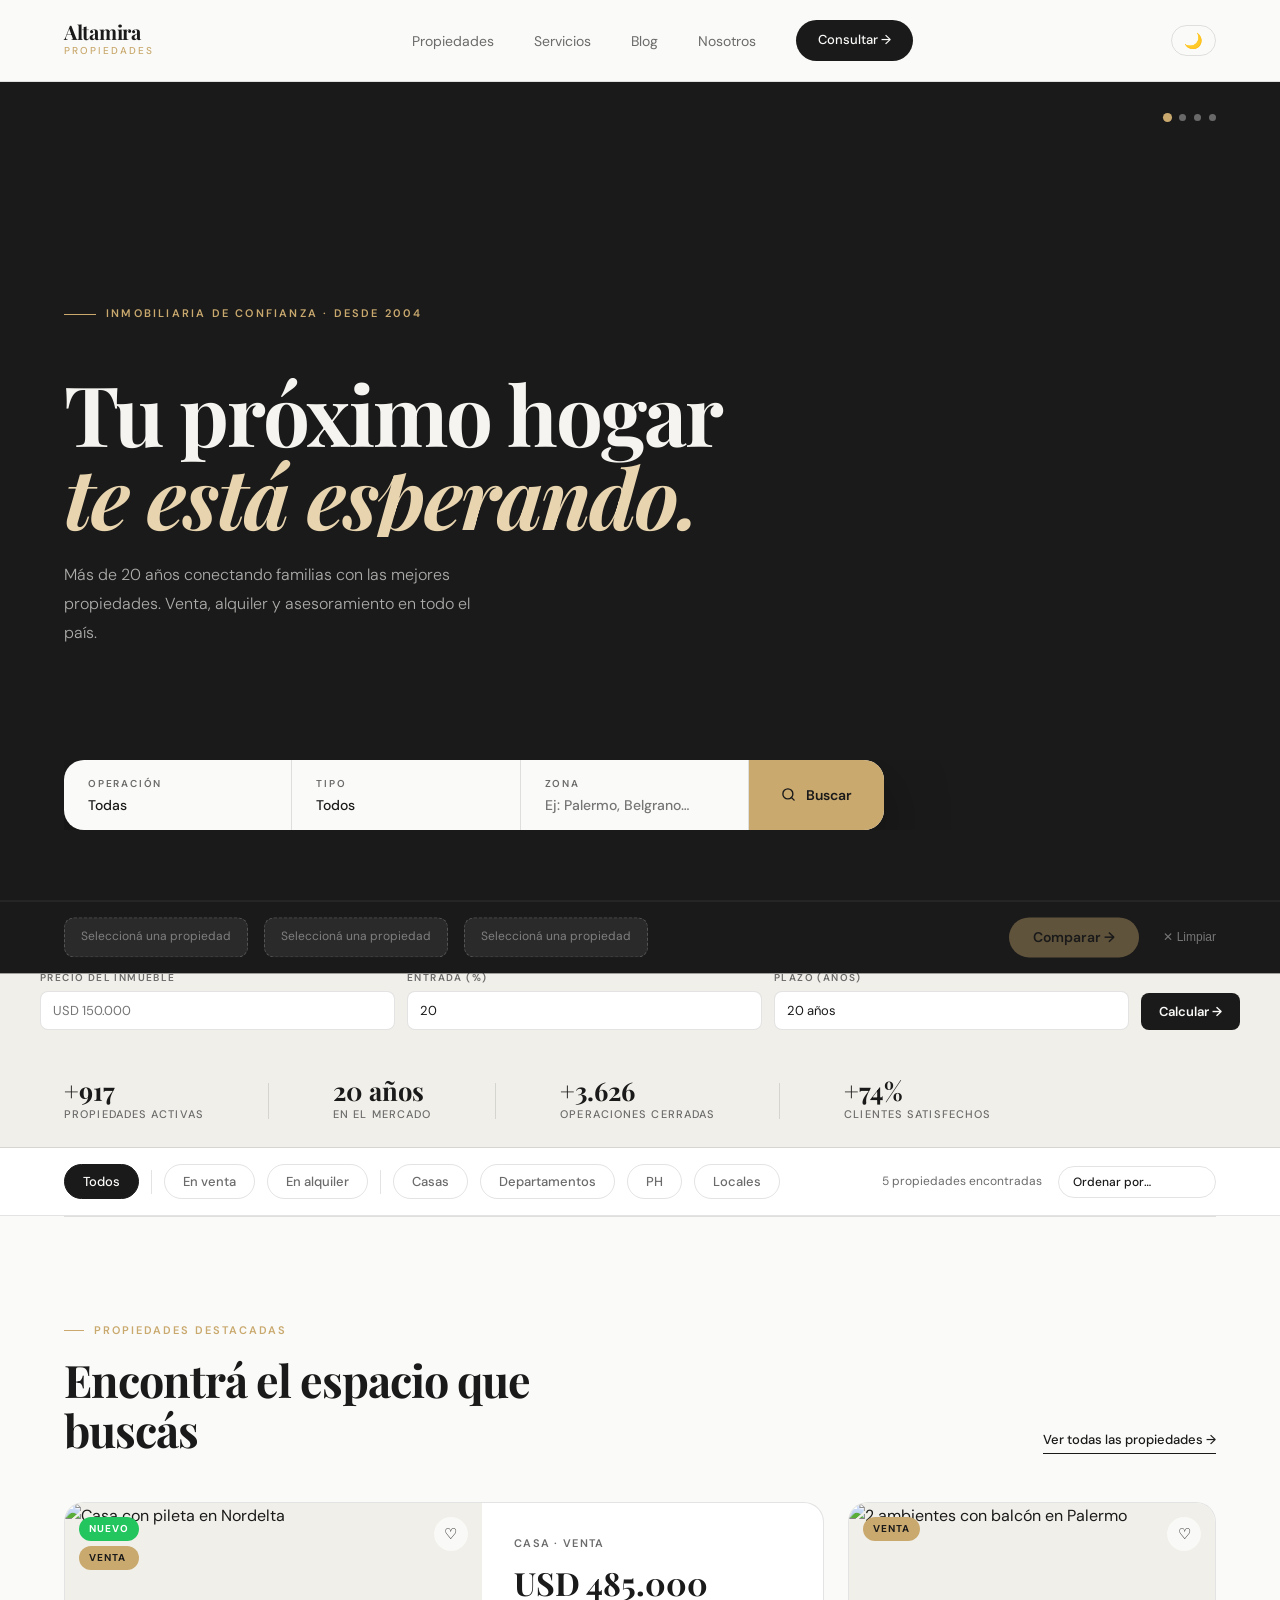
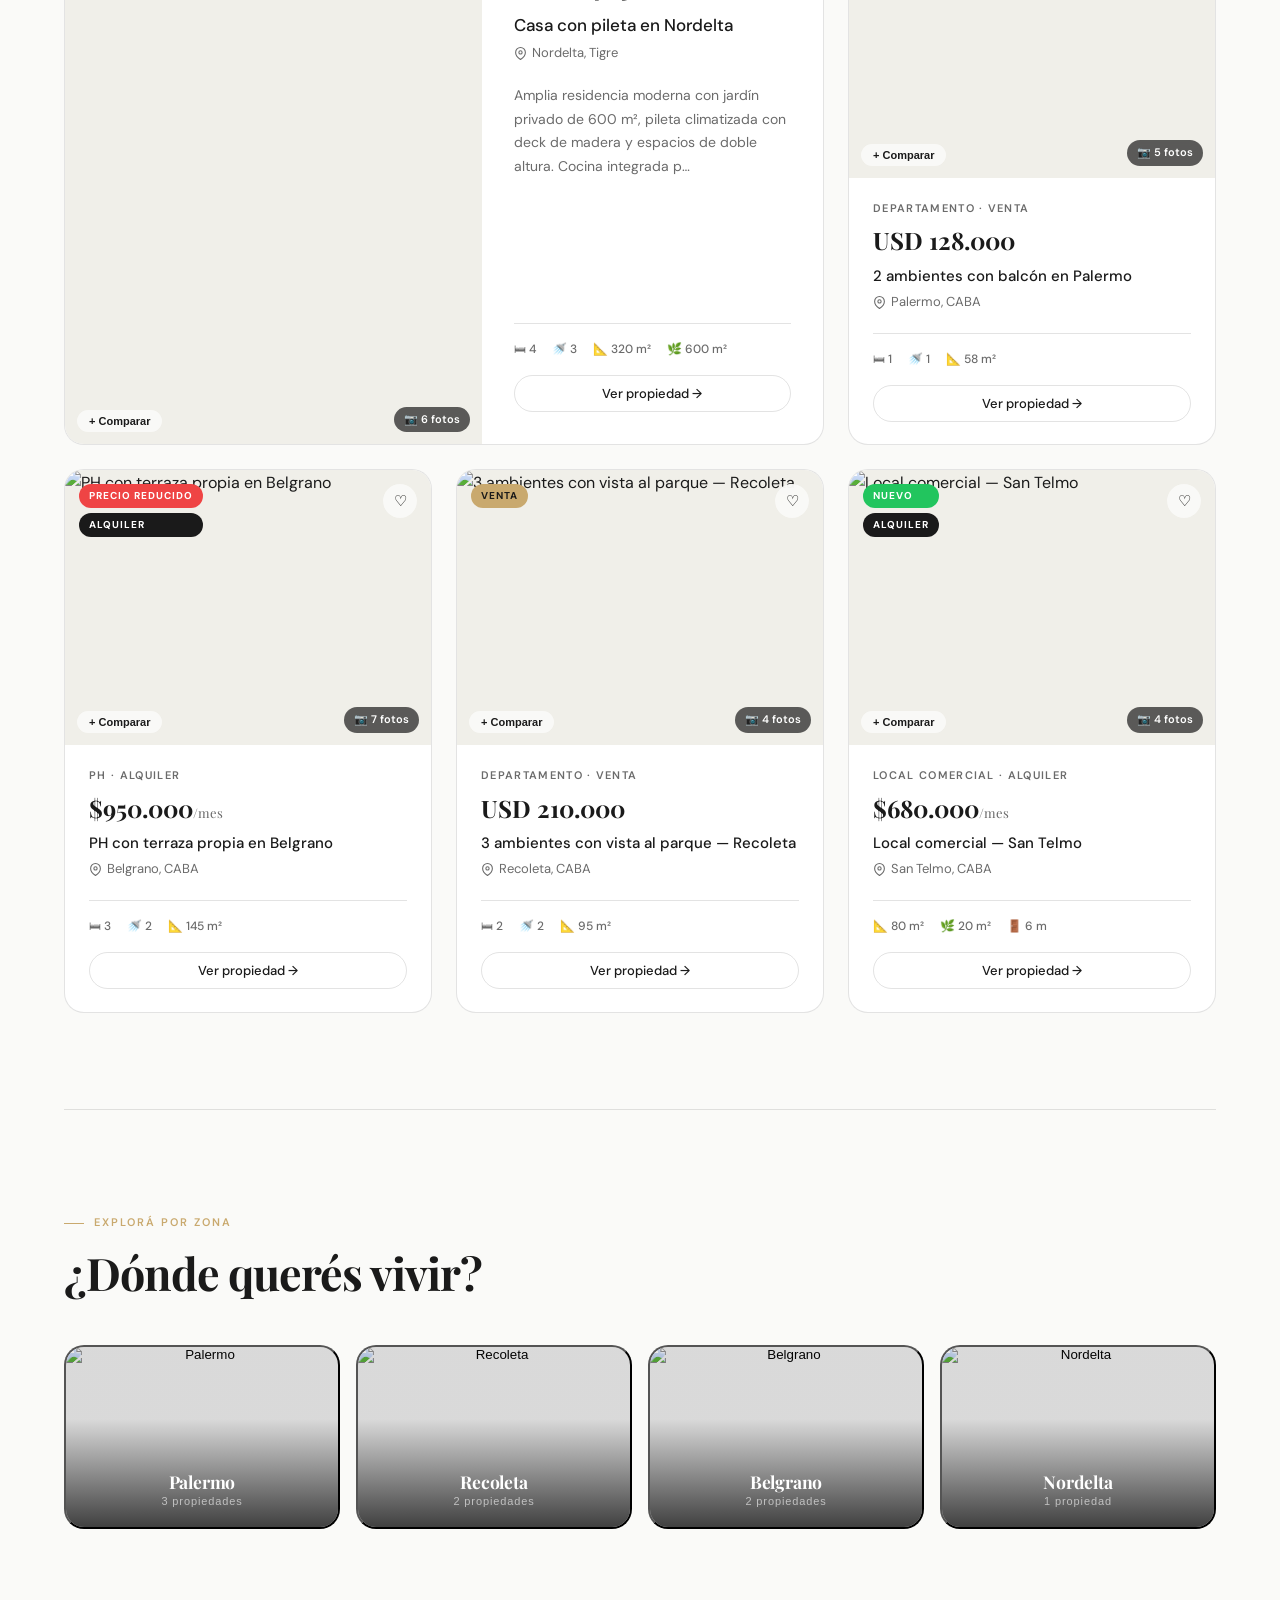
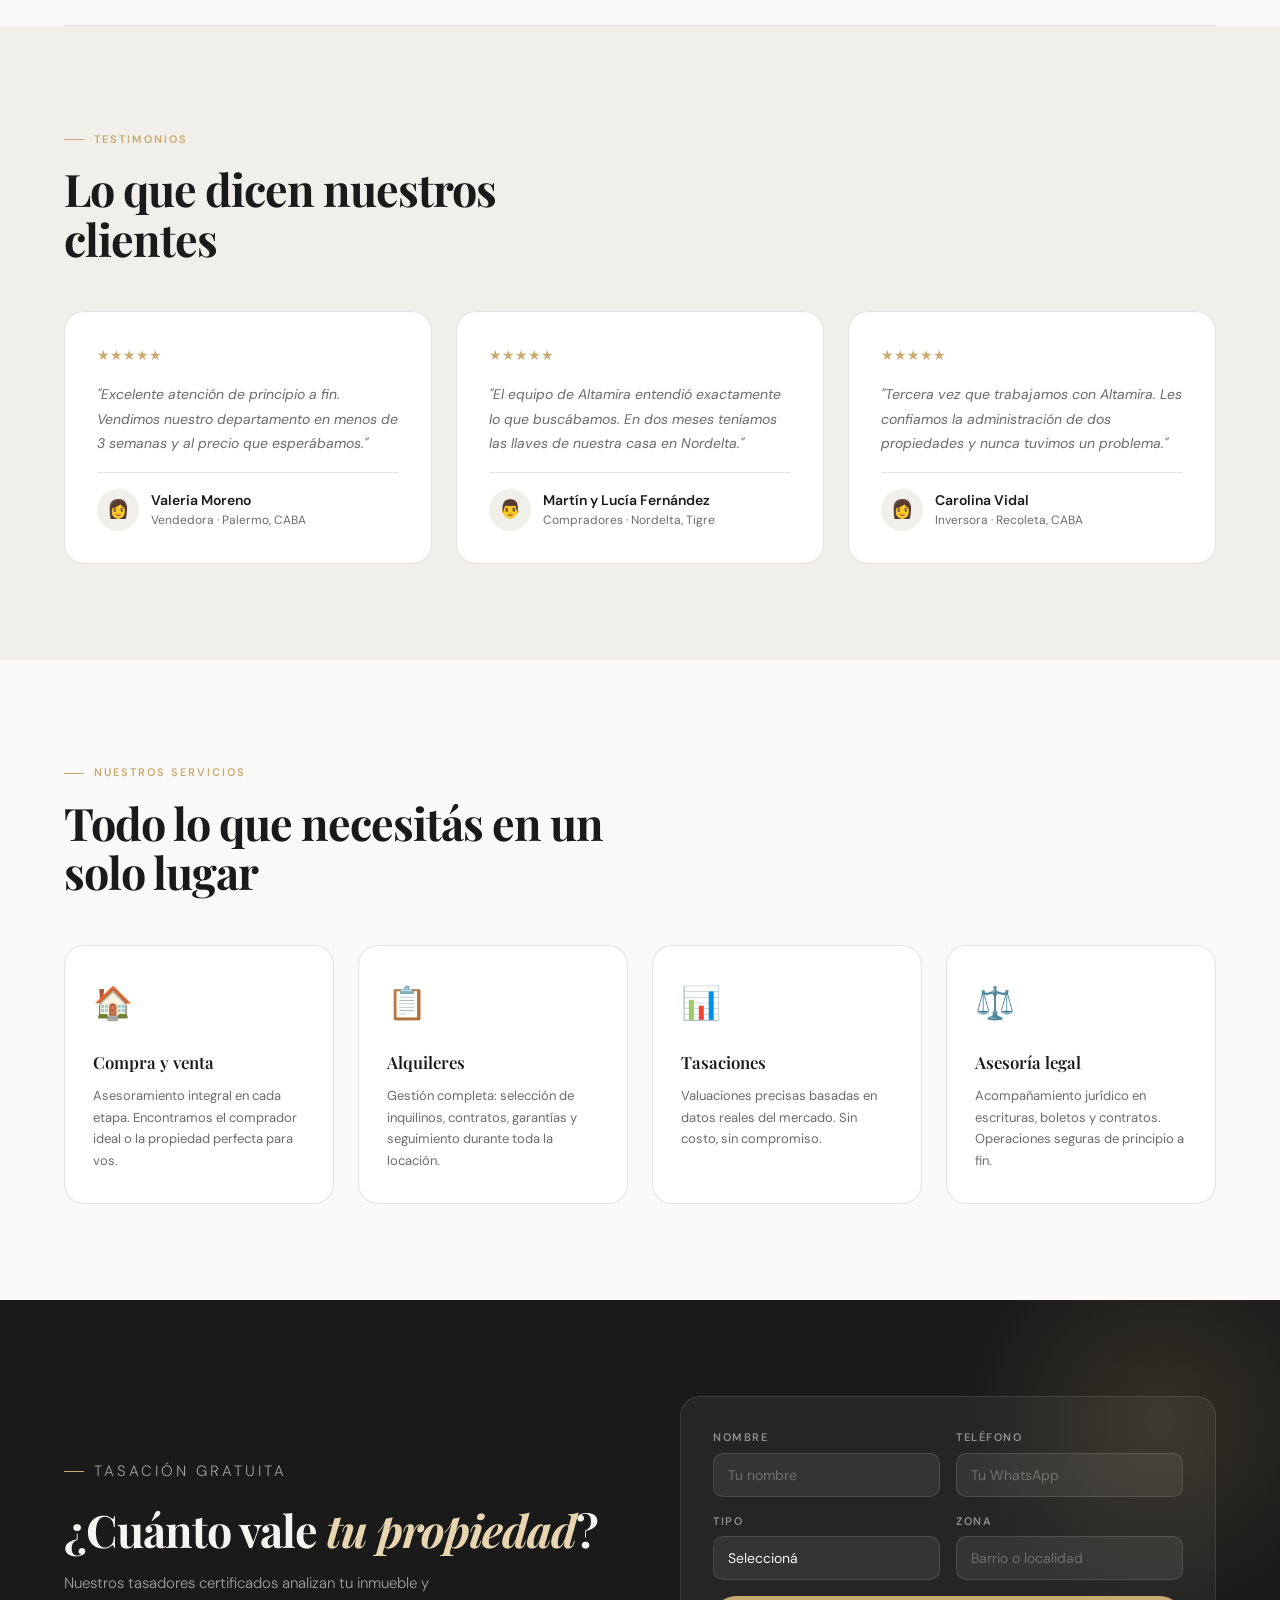
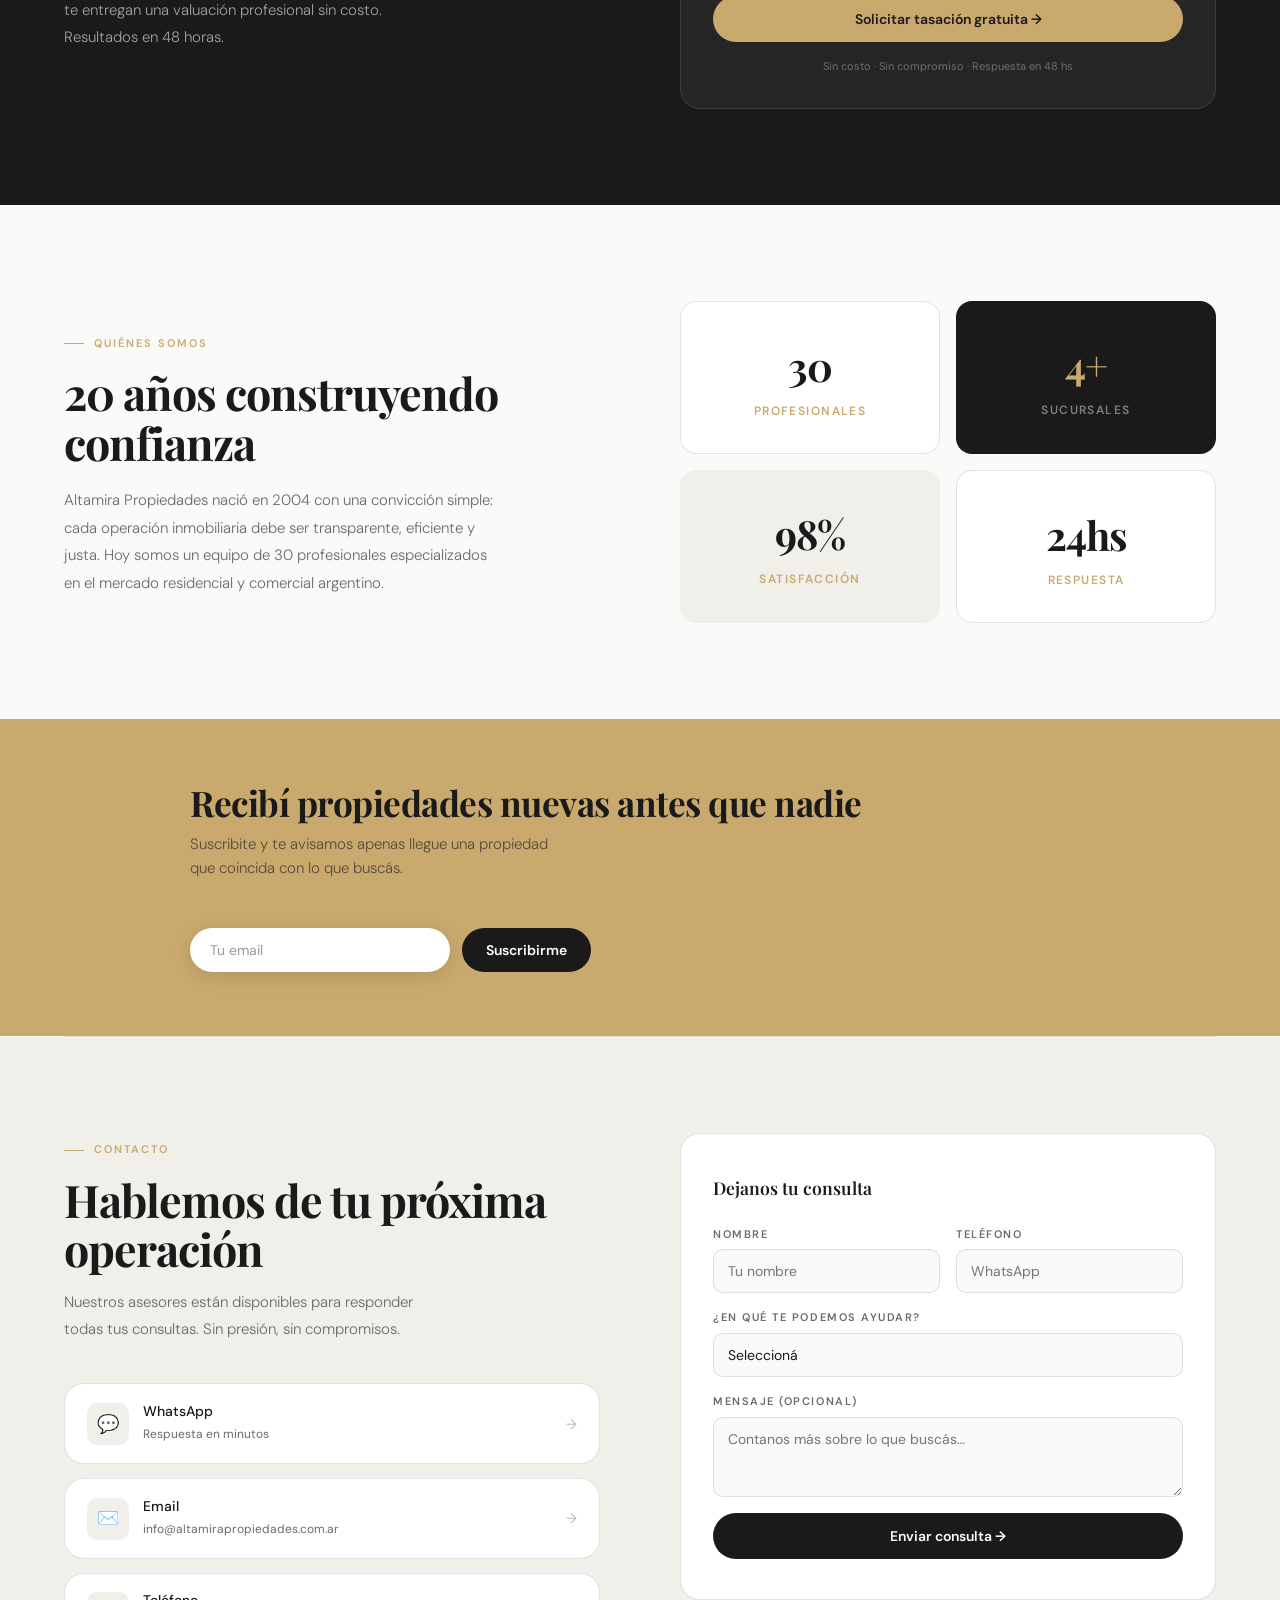
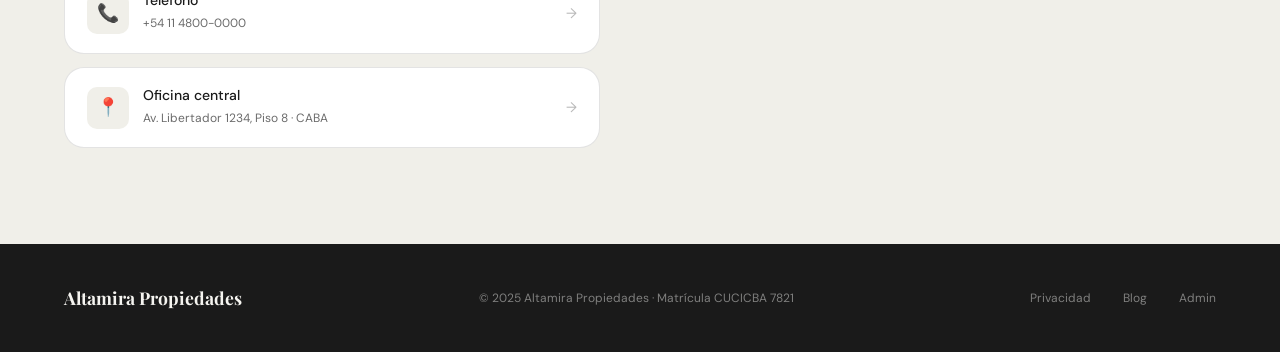
==== index.html @ 943a185e "--" ====
<!DOCTYPE html>
<html lang="es" data-theme="light">
<head>
  <meta charset="UTF-8">
  <meta name="viewport" content="width=device-width, initial-scale=1.0">
  <meta name="theme-color" content="#1A1A1A">
  <title>Altamira Propiedades · Compra, Venta y Alquiler de Inmuebles Premium</title>
  <meta name="description" content="Altamira Propiedades — Compra, venta y alquiler de inmuebles premium en Argentina. Más de 20 años de experiencia. Tasaciones gratuitas.">
  <meta property="og:type" content="website">
  <meta property="og:title" content="Altamira Propiedades · Bienes Raíces">
  <meta property="og:description" content="Compra, venta y alquiler de inmuebles premium. Más de 20 años de experiencia.">
  <meta property="og:image" content="https://images.unsplash.com/photo-1600596542815-ffad4c1539a9?w=1200&auto=format&fit=crop&q=80">
  <meta property="og:locale" content="es_AR">
  <link rel="canonical" href="https://altamirapropiedades.com.ar/">
  <script type="application/ld+json">{"@context":"https://schema.org","@type":"RealEstateAgent","name":"Altamira Propiedades","url":"https://altamirapropiedades.com.ar","telephone":"+541148000000","address":{"@type":"PostalAddress","streetAddress":"Av. Libertador 1234 Piso 8","addressLocality":"Buenos Aires","addressCountry":"AR"},"description":"Compra, venta y alquiler de inmuebles premium en Argentina."}</script>
  <link rel="preconnect" href="https://fonts.googleapis.com">
  <link rel="preconnect" href="https://fonts.gstatic.com" crossorigin>
  <link href="https://fonts.googleapis.com/css2?family=Playfair+Display:ital,wght@0,400;0,600;0,700;1,400;1,700&family=DM+Sans:wght@300;400;500;600&display=swap" rel="stylesheet">
  <link rel="stylesheet" href="inmobiliaria.css">
  <style>
  /* ══ HERO SLIDER + REVEAL ══ */
  .hero{min-height:92vh;display:flex;flex-direction:column;justify-content:flex-end;padding:0 4rem 5rem;position:relative;overflow:hidden;background:#1A1A1A}
  .hero-slides{position:absolute;inset:0;z-index:0}
  .hero-slide{position:absolute;inset:0;opacity:0;transition:opacity 1.2s ease;background-size:cover;background-position:center}
  .hero-slide.activo{opacity:1}
  .hero-slide::after{content:'';position:absolute;inset:0;background:linear-gradient(to bottom,rgba(26,26,26,0.25) 0%,rgba(26,26,26,0.7) 60%,rgba(26,26,26,0.97) 100%)}
  .hero-dots{position:absolute;top:2rem;right:4rem;display:flex;gap:8px;z-index:2}
  .hero-dot{width:7px;height:7px;border-radius:50%;background:rgba(255,255,255,0.35);border:none;cursor:pointer;transition:background var(--trans),transform var(--trans);padding:0}
  .hero-dot.activo{background:var(--dorado);transform:scale(1.3)}

  /* reveal por línea */
  .hero-reveal{position:relative;z-index:1;overflow:hidden;margin-bottom:0}
  .hero-reveal-inner{transform:translateY(110%);transition:transform .75s cubic-bezier(.16,1,.3,1)}
  .hero-reveal.visible .hero-reveal-inner{transform:translateY(0)}
  .hero h1{font-family:'Playfair Display',serif;font-size:clamp(3rem,6.5vw,6.5rem);font-weight:700;line-height:1;letter-spacing:-2px;color:#F5F4F0;max-width:800px;margin-bottom:0}
  .hero h1 em{font-style:italic;color:var(--dorado-claro)}
  .hero-eyebrow-wrap{position:relative;z-index:1;margin-bottom:1.5rem}
  .hero-eyebrow{display:inline-flex;align-items:center;gap:10px;font-size:11px;font-weight:600;letter-spacing:0.2em;text-transform:uppercase;color:var(--dorado)}
  .hero-eyebrow::before{content:'';display:block;width:32px;height:1px;background:var(--dorado)}
  .hero-sub-wrap{position:relative;z-index:1;margin-top:1.5rem;margin-bottom:3.5rem}
  .hero-sub{font-size:16px;font-weight:300;color:rgba(250,250,248,0.65);max-width:420px;line-height:1.8}
  .hero-search{position:relative;z-index:1;display:flex;background:var(--blanco);border-radius:var(--radio-lg);overflow:hidden;max-width:820px;box-shadow:0 24px 64px rgba(0,0,0,0.35)}
  .search-group{display:flex;flex-direction:column;padding:1rem 1.5rem;flex:1;border-right:1px solid var(--gris-borde);min-width:0}
  .search-label{font-size:10px;font-weight:600;letter-spacing:0.18em;text-transform:uppercase;color:var(--gris);margin-bottom:4px}
  .search-group select,.search-group input{border:none;outline:none;background:transparent;font-family:'DM Sans',sans-serif;font-size:14px;font-weight:500;color:var(--negro);width:100%;appearance:none}
  .hero-search-btn{display:flex;align-items:center;gap:10px;background:var(--dorado);color:#1A1A1A;border:none;padding:0 2rem;font-family:'DM Sans',sans-serif;font-size:14px;font-weight:600;cursor:pointer;white-space:nowrap;transition:background var(--trans);flex-shrink:0}
  .hero-search-btn:hover{background:#b8934a}

  /* ══ CALC HIPOTECARIA ══ */
  .calc-section{padding:1.5rem 2.5rem;border-top:1px solid var(--gris-borde);background:var(--fondo2)}
  .calc-titulo{font-size:12px;font-weight:600;letter-spacing:0.12em;text-transform:uppercase;color:var(--gris);margin-bottom:1rem}
  .calc-row{display:grid;grid-template-columns:1fr 1fr 1fr auto;gap:.75rem;align-items:end}
  .calc-group{display:flex;flex-direction:column;gap:5px}
  .calc-group label{font-size:10px;font-weight:600;letter-spacing:0.14em;text-transform:uppercase;color:var(--gris)}
  .calc-group input,.calc-group select{border:1px solid var(--gris-borde);border-radius:8px;padding:10px 12px;font-family:'DM Sans',sans-serif;font-size:13px;color:var(--negro);background:var(--card-bg);outline:none;appearance:none;transition:border-color var(--trans)}
  .calc-group input:focus,.calc-group select:focus{border-color:var(--dorado)}
  .calc-btn{background:var(--negro);color:var(--blanco);border:none;border-radius:8px;padding:10px 18px;font-family:'DM Sans',sans-serif;font-size:13px;font-weight:600;cursor:pointer;transition:background var(--trans);white-space:nowrap}
  .calc-btn:hover{background:var(--dorado);color:#1A1A1A}
  .calc-resultado{margin-top:1rem;display:none;gap:1.5rem;flex-wrap:wrap}
  .calc-resultado.visible{display:flex}
  .calc-dato{background:var(--card-bg);border:1px solid var(--gris-borde);border-radius:10px;padding:.75rem 1.25rem;display:flex;flex-direction:column;gap:3px}
  .calc-dato-val{font-family:'Playfair Display',serif;font-size:1.2rem;font-weight:700;color:var(--negro)}
  .calc-dato-lbl{font-size:10px;font-weight:600;letter-spacing:0.1em;text-transform:uppercase;color:var(--gris)}
  @media(max-width:680px){
    .calc-section{padding:1.25rem 1.5rem}
    .calc-row{grid-template-columns:1fr 1fr;gap:.6rem}
    .calc-row .calc-group:nth-child(3){grid-column:1/-1}
    .calc-btn{grid-column:1/-1;text-align:center;padding:12px}
  }
  @media(max-width:420px){
    .calc-row{grid-template-columns:1fr}
    .calc-row .calc-group:nth-child(3){grid-column:auto}
    .calc-btn{grid-column:auto}
  }
  </style>
</head>
<body>

<!-- NAV -->
<nav>
  <a href="inmobiliaria.html" class="nav-logo">
    <span class="nav-logo-name">Altamira</span>
    <span class="nav-logo-tag">Propiedades</span>
  </a>
  <ul class="nav-links">
    <li><a href="#propiedades" class="activo">Propiedades</a></li>
    <li><a href="#servicios">Servicios</a></li>
    <li><a href="blog.html">Blog</a></li>
    <li><a href="#nosotros">Nosotros</a></li>
    <li><a href="#contacto" class="nav-cta">Consultar →</a></li>
  </ul>
  <button class="dark-toggle" id="darkToggle" aria-label="Cambiar tema">🌙</button>
  <button class="nav-ham" id="navHam" aria-label="Abrir menú" aria-expanded="false">
    <span></span><span></span><span></span>
  </button>
</nav>

<div class="nav-mobile-overlay" id="navMobile" aria-hidden="true">
  <a href="#propiedades" onclick="cerrarMenu()">Propiedades</a>
  <a href="#servicios" onclick="cerrarMenu()">Servicios</a>
  <a href="blog.html" onclick="cerrarMenu()">Blog</a>
  <a href="#nosotros" onclick="cerrarMenu()">Nosotros</a>
  <a href="#contacto" class="nav-mobile-cta" onclick="cerrarMenu()">Consultar →</a>
</div>

<!-- HERO con slider -->
<section class="hero" aria-label="Inicio">
  <div class="hero-slides" id="heroSlides" aria-hidden="true">
    <div class="hero-slide activo" style="background-image:url('https://images.unsplash.com/photo-1600596542815-ffad4c1539a9?w=1600&auto=format&fit=crop&q=80')"></div>
    <div class="hero-slide" style="background-image:url('https://images.unsplash.com/photo-1613977257363-707ba9348227?w=1600&auto=format&fit=crop&q=80')"></div>
    <div class="hero-slide" style="background-image:url('https://images.unsplash.com/photo-1560448204-e02f11c3d0e2?w=1600&auto=format&fit=crop&q=80')"></div>
    <div class="hero-slide" style="background-image:url('https://images.unsplash.com/photo-1502672260266-1c1ef2d93688?w=1600&auto=format&fit=crop&q=80')"></div>
  </div>
  <div class="hero-dots" id="heroDots" role="tablist" aria-label="Diapositivas del hero"></div>

  <div class="hero-eyebrow-wrap">
    <div class="hero-reveal"><div class="hero-reveal-inner"><p class="hero-eyebrow">Inmobiliaria de confianza · Desde 2004</p></div></div>
  </div>

  <div class="hero-reveal" style="margin-bottom:0">
    <div class="hero-reveal-inner" style="transition-delay:.12s">
      <h1>Tu próximo hogar<br><em>te está esperando.</em></h1>
    </div>
  </div>

  <div class="hero-sub-wrap">
    <div class="hero-reveal"><div class="hero-reveal-inner" style="transition-delay:.22s"><p class="hero-sub">Más de 20 años conectando familias con las mejores propiedades. Venta, alquiler y asesoramiento en todo el país.</p></div></div>
  </div>

  <div class="hero-reveal"><div class="hero-reveal-inner" style="transition-delay:.32s">
    <div class="hero-search" role="search">
      <div class="search-group">
        <span class="search-label">Operación</span>
        <select id="f-operacion"><option value="">Todas</option><option value="venta">Comprar</option><option value="alquiler">Alquilar</option></select>
      </div>
      <div class="search-group">
        <span class="search-label">Tipo</span>
        <select id="f-tipo"><option value="">Todos</option><option value="departamento">Departamento</option><option value="casa">Casa</option><option value="ph">PH</option><option value="local">Local</option></select>
      </div>
      <div class="search-group">
        <span class="search-label">Zona</span>
        <input type="text" id="f-zona" placeholder="Ej: Palermo, Belgrano…">
      </div>
      <button class="hero-search-btn" onclick="filtrar()">
        <svg width="15" height="15" viewBox="0 0 24 24" fill="none" stroke="currentColor" stroke-width="2.2" stroke-linecap="round" stroke-linejoin="round"><circle cx="11" cy="11" r="8"/><path d="m21 21-4.35-4.35"/></svg>
        Buscar
      </button>
    </div>
  </div></div>
</section>

<!-- CALCULADORA HIPOTECARIA -->
<div class="calc-section" id="calc-section">
  <p class="calc-titulo">🏦 Calculadora de cuota hipotecaria</p>
  <div class="calc-row">
    <div class="calc-group">
      <label for="calc-precio">Precio del inmueble</label>
      <input type="number" id="calc-precio" placeholder="USD 150.000" min="0">
    </div>
    <div class="calc-group">
      <label for="calc-entrada">Entrada (%)</label>
      <input type="number" id="calc-entrada" value="20" min="0" max="100">
    </div>
    <div class="calc-group">
      <label for="calc-plazo">Plazo (años)</label>
      <select id="calc-plazo">
        <option value="10">10 años</option>
        <option value="15">15 años</option>
        <option value="20" selected>20 años</option>
        <option value="30">30 años</option>
      </select>
    </div>
    <button class="calc-btn" onclick="calcularCuota()">Calcular →</button>
  </div>
  <div class="calc-resultado" id="calc-resultado">
    <div class="calc-dato"><span class="calc-dato-val" id="cr-cuota">—</span><span class="calc-dato-lbl">Cuota mensual (USD)</span></div>
    <div class="calc-dato"><span class="calc-dato-val" id="cr-prestamo">—</span><span class="calc-dato-lbl">Monto del préstamo</span></div>
    <div class="calc-dato"><span class="calc-dato-val" id="cr-total">—</span><span class="calc-dato-lbl">Total a pagar</span></div>
    <div class="calc-dato"><span class="calc-dato-val" id="cr-interes">—</span><span class="calc-dato-lbl">Total en intereses</span></div>
    <p style="font-size:11px;color:var(--gris);align-self:center">* Estimación referencial al 8% anual. Consultá con tu banco.</p>
  </div>
</div>

<!-- STATS -->
<div class="stats-bar" aria-label="Datos de Altamira">
  <div class="stat-item"><span class="stat-num" data-target="1200">0</span><span class="stat-label">Propiedades activas</span></div>
  <div class="stat-sep"></div>
  <div class="stat-item"><span class="stat-num">20 años</span><span class="stat-label">En el mercado</span></div>
  <div class="stat-sep"></div>
  <div class="stat-item"><span class="stat-num" data-target="4800">0</span><span class="stat-label">Operaciones cerradas</span></div>
  <div class="stat-sep"></div>
  <div class="stat-item"><span class="stat-num" data-target="98" data-suffix="%">0</span><span class="stat-label">Clientes satisfechos</span></div>
</div>

<!-- FILTROS -->
<div class="filtros-bar" id="filtros-bar">
  <button class="filtro-btn activo" onclick="filtroRapido(this,'','')">Todos</button>
  <div class="filtro-sep"></div>
  <button class="filtro-btn" onclick="filtroRapido(this,'venta','')">En venta</button>
  <button class="filtro-btn" onclick="filtroRapido(this,'alquiler','')">En alquiler</button>
  <div class="filtro-sep"></div>
  <button class="filtro-btn" onclick="filtroRapido(this,'','casa')">Casas</button>
  <button class="filtro-btn" onclick="filtroRapido(this,'','departamento')">Departamentos</button>
  <button class="filtro-btn" onclick="filtroRapido(this,'','ph')">PH</button>
  <button class="filtro-btn" onclick="filtroRapido(this,'','local')">Locales</button>
  <div class="filtros-derecha">
    <span class="filtros-resultado" id="filtros-resultado" aria-live="polite"></span>
    <select class="ordenar-select" id="ordenar" onchange="ordenarCards()">
      <option value="">Ordenar por…</option>
      <option value="asc">Precio: menor a mayor</option>
      <option value="desc">Precio: mayor a menor</option>
    </select>
  </div>
</div>
<hr class="divider">

<!-- PROPIEDADES -->
<section class="section" id="propiedades">
  <div class="section-header">
    <div><p class="section-eyebrow">Propiedades destacadas</p><h2 class="section-title">Encontrá el espacio que buscás</h2></div>
    <a href="#" class="ver-todos">Ver todas las propiedades →</a>
  </div>
  <div class="props-grid" id="props-grid">
    <div class="prop-skeleton grande fade-up" id="skel-1" style="grid-column:span 2"><div class="skeleton-img"></div><div class="skeleton-body"><div class="skeleton-line w40"></div><div class="skeleton-line w80"></div><div class="skeleton-line w60"></div></div></div>
    <div class="prop-skeleton fade-up" id="skel-2"><div class="skeleton-img"></div><div class="skeleton-body"><div class="skeleton-line w40"></div><div class="skeleton-line w80"></div><div class="skeleton-line w60"></div></div></div>
    <div class="prop-skeleton fade-up" id="skel-3"><div class="skeleton-img"></div><div class="skeleton-body"><div class="skeleton-line w40"></div><div class="skeleton-line w80"></div><div class="skeleton-line w60"></div></div></div>
    <div class="prop-skeleton fade-up" id="skel-4"><div class="skeleton-img"></div><div class="skeleton-body"><div class="skeleton-line w40"></div><div class="skeleton-line w80"></div><div class="skeleton-line w60"></div></div></div>
    <div class="prop-skeleton fade-up" id="skel-5"><div class="skeleton-img"></div><div class="skeleton-body"><div class="skeleton-line w40"></div><div class="skeleton-line w80"></div><div class="skeleton-line w60"></div></div></div>
    <div class="props-empty" id="props-empty"><p style="font-size:2rem">🔍</p><p><strong>Sin resultados</strong></p><p>Probá con otros filtros o <a href="#contacto" style="color:var(--dorado)">consultanos</a>.</p></div>
  </div>
</section>

<hr class="divider">

<!-- ZONAS -->
<section class="section" id="zonas">
  <div class="section-header">
    <div><p class="section-eyebrow">Explorá por zona</p><h2 class="section-title">¿Dónde querés vivir?</h2></div>
  </div>
  <div class="zonas-grid">
    <button class="zona-card fade-up" onclick="filtroZona('palermo')" aria-label="Ver propiedades en Palermo">
      <img src="https://images.unsplash.com/photo-1589519160732-57fc498494f8?w=600&auto=format&fit=crop&q=80" alt="Palermo" loading="lazy">
      <div class="zona-card-overlay"><p class="zona-nombre">Palermo</p><p class="zona-count">3 propiedades</p></div>
    </button>
    <button class="zona-card fade-up" onclick="filtroZona('recoleta')" aria-label="Ver propiedades en Recoleta">
      <img src="https://images.unsplash.com/photo-1583608205776-bfd35f0d9f83?w=600&auto=format&fit=crop&q=80" alt="Recoleta" loading="lazy">
      <div class="zona-card-overlay"><p class="zona-nombre">Recoleta</p><p class="zona-count">2 propiedades</p></div>
    </button>
    <button class="zona-card fade-up" onclick="filtroZona('belgrano')" aria-label="Ver propiedades en Belgrano">
      <img src="https://images.unsplash.com/photo-1560185007-cde436f6a4d0?w=600&auto=format&fit=crop&q=80" alt="Belgrano" loading="lazy">
      <div class="zona-card-overlay"><p class="zona-nombre">Belgrano</p><p class="zona-count">2 propiedades</p></div>
    </button>
    <button class="zona-card fade-up" onclick="filtroZona('nordelta')" aria-label="Ver propiedades en Nordelta">
      <img src="https://images.unsplash.com/photo-1613977257363-707ba9348227?w=600&auto=format&fit=crop&q=80" alt="Nordelta" loading="lazy">
      <div class="zona-card-overlay"><p class="zona-nombre">Nordelta</p><p class="zona-count">1 propiedad</p></div>
    </button>
  </div>
</section>

<hr class="divider">

<!-- TESTIMONIOS -->
<section class="section" id="testimonios" style="background:var(--fondo2)">
  <div class="section-header"><div><p class="section-eyebrow">Testimonios</p><h2 class="section-title">Lo que dicen nuestros clientes</h2></div></div>
  <div class="testimonios-grid">
    <div class="testi-card fade-up"><div class="testi-stars">★★★★★</div><p class="testi-texto">"Excelente atención de principio a fin. Vendimos nuestro departamento en menos de 3 semanas y al precio que esperábamos."</p><div class="testi-autor"><div class="testi-avatar">👩</div><div><p class="testi-nombre">Valeria Moreno</p><p class="testi-lugar">Vendedora · Palermo, CABA</p></div></div></div>
    <div class="testi-card fade-up"><div class="testi-stars">★★★★★</div><p class="testi-texto">"El equipo de Altamira entendió exactamente lo que buscábamos. En dos meses teníamos las llaves de nuestra casa en Nordelta."</p><div class="testi-autor"><div class="testi-avatar">👨</div><div><p class="testi-nombre">Martín y Lucía Fernández</p><p class="testi-lugar">Compradores · Nordelta, Tigre</p></div></div></div>
    <div class="testi-card fade-up"><div class="testi-stars">★★★★★</div><p class="testi-texto">"Tercera vez que trabajamos con Altamira. Les confiamos la administración de dos propiedades y nunca tuvimos un problema."</p><div class="testi-autor"><div class="testi-avatar">👩</div><div><p class="testi-nombre">Carolina Vidal</p><p class="testi-lugar">Inversora · Recoleta, CABA</p></div></div></div>
  </div>
</section>

<!-- SERVICIOS -->
<section class="section" id="servicios">
  <div class="section-header"><div><p class="section-eyebrow">Nuestros servicios</p><h2 class="section-title">Todo lo que necesitás en un solo lugar</h2></div></div>
  <div class="servicios-grid">
    <div class="serv-card fade-up"><span class="serv-icono">🏠</span><h3>Compra y venta</h3><p>Asesoramiento integral en cada etapa. Encontramos el comprador ideal o la propiedad perfecta para vos.</p></div>
    <div class="serv-card fade-up"><span class="serv-icono">📋</span><h3>Alquileres</h3><p>Gestión completa: selección de inquilinos, contratos, garantías y seguimiento durante toda la locación.</p></div>
    <div class="serv-card fade-up"><span class="serv-icono">📊</span><h3>Tasaciones</h3><p>Valuaciones precisas basadas en datos reales del mercado. Sin costo, sin compromiso.</p></div>
    <div class="serv-card fade-up"><span class="serv-icono">⚖️</span><h3>Asesoría legal</h3><p>Acompañamiento jurídico en escrituras, boletos y contratos. Operaciones seguras de principio a fin.</p></div>
  </div>
</section>

<!-- TASACIÓN -->
<section class="tasacion-section" id="tasacion">
  <div class="tasacion-deco"></div>
  <div>
    <p class="tasacion-eyebrow">Tasación gratuita</p>
    <h2>¿Cuánto vale <em>tu propiedad</em>?</h2>
    <p style="margin-top:1rem;font-size:15px;color:rgba(250,250,248,0.6);font-weight:300;line-height:1.8;max-width:380px">Nuestros tasadores certificados analizan tu inmueble y te entregan una valuación profesional sin costo. Resultados en 48 horas.</p>
  </div>
  <form class="tasacion-form" id="formTasacion" onsubmit="enviarFormulario(event,'formTasacion','tasacion-ok')">
    <input type="hidden" name="access_key" value="TU_CLAVE_WEB3FORMS_AQUI">
    <input type="hidden" name="subject" value="Nueva solicitud de tasación — Altamira Propiedades">
    <input type="hidden" name="from_name" value="Altamira Propiedades Web">
    <div class="form-row">
      <div class="form-group"><label for="t-nombre">Nombre</label><input type="text" id="t-nombre" name="nombre" placeholder="Tu nombre" required></div>
      <div class="form-group"><label for="t-tel">Teléfono</label><input type="tel" id="t-tel" name="telefono" placeholder="Tu WhatsApp" required></div>
    </div>
    <div class="form-row">
      <div class="form-group"><label for="t-tipo">Tipo</label><select id="t-tipo"><option>Seleccioná</option><option>Departamento</option><option>Casa</option><option>PH</option><option>Local</option><option>Terreno</option></select></div>
      <div class="form-group"><label for="t-zona">Zona</label><input type="text" id="t-zona" placeholder="Barrio o localidad"></div>
    </div>
    <button type="submit" class="form-submit" id="tasacion-submit">Solicitar tasación gratuita →</button>
    <p style="font-size:11px;color:rgba(250,250,248,0.35);text-align:center">Sin costo · Sin compromiso · Respuesta en 48 hs</p>
    <div id="tasacion-ok" style="display:none;background:rgba(34,197,94,0.15);border:1px solid rgba(34,197,94,0.3);border-radius:12px;padding:1rem 1.25rem;text-align:center;font-size:14px;font-weight:500;color:#86efac">✅ ¡Solicitud enviada! Te contactamos en menos de 48 horas.</div>
  </form>
</section>

<!-- NOSOTROS -->
<section class="section" id="nosotros">
  <div class="nosotros-grid">
    <div class="fade-up">
      <p class="section-eyebrow">Quiénes somos</p>
      <h2 class="section-title">20 años construyendo confianza</h2>
      <p style="margin-top:1.25rem;font-size:15px;color:var(--gris);font-weight:300;line-height:1.85;max-width:440px">Altamira Propiedades nació en 2004 con una convicción simple: cada operación inmobiliaria debe ser transparente, eficiente y justa. Hoy somos un equipo de 30 profesionales especializados en el mercado residencial y comercial argentino.</p>
    </div>
    <div class="nosotros-stats fade-up">
      <div class="nos-stat light"><p class="nos-num-light">30</p><p class="nos-lbl-light">Profesionales</p></div>
      <div class="nos-stat dark"><p class="nos-num-dark">4+</p><p class="nos-lbl-dark">Sucursales</p></div>
      <div class="nos-stat tono"><p class="nos-num-light">98%</p><p class="nos-lbl-light">Satisfacción</p></div>
      <div class="nos-stat light"><p class="nos-num-light">24hs</p><p class="nos-lbl-light">Respuesta</p></div>
    </div>
  </div>
</section>

<!-- NEWSLETTER -->
<div class="newsletter-section">
  <div class="newsletter-inner">
    <div class="newsletter-texto">
      <h2>Recibí propiedades nuevas antes que nadie</h2>
      <p>Suscribite y te avisamos apenas llegue una propiedad que coincida con lo que buscás.</p>
    </div>
    <form class="newsletter-form" onsubmit="submitNewsletter(event)">
      <input type="email" class="newsletter-input" placeholder="Tu email" required>
      <button type="submit" class="newsletter-btn">Suscribirme</button>
    </form>
    <div class="newsletter-ok" id="newsletter-ok">✅ ¡Listo! Te avisamos cuando haya novedades.</div>
  </div>
</div>

<hr class="divider">

<!-- CONTACTO -->
<section class="contacto-section" id="contacto">
  <div class="fade-up">
    <p class="section-eyebrow">Contacto</p>
    <h2 class="contacto-titulo">Hablemos de tu próxima operación</h2>
    <p class="contacto-sub">Nuestros asesores están disponibles para responder todas tus consultas. Sin presión, sin compromisos.</p>
    <div class="contacto-links">
      <a href="https://wa.me/5491100000000?text=Hola%2C%20me%20interesa%20una%20propiedad" class="contacto-link" target="_blank" rel="noopener"><div class="cl-icon">💬</div><div class="cl-texto"><span class="cl-label">WhatsApp</span><span class="cl-val">Respuesta en minutos</span></div><span class="cl-arrow">→</span></a>
      <a href="mailto:info@altamirapropiedades.com.ar" class="contacto-link"><div class="cl-icon">✉️</div><div class="cl-texto"><span class="cl-label">Email</span><span class="cl-val">info@altamirapropiedades.com.ar</span></div><span class="cl-arrow">→</span></a>
      <a href="tel:+541148000000" class="contacto-link"><div class="cl-icon">📞</div><div class="cl-texto"><span class="cl-label">Teléfono</span><span class="cl-val">+54 11 4800-0000</span></div><span class="cl-arrow">→</span></a>
      <a href="https://maps.google.com" class="contacto-link" target="_blank" rel="noopener"><div class="cl-icon">📍</div><div class="cl-texto"><span class="cl-label">Oficina central</span><span class="cl-val">Av. Libertador 1234, Piso 8 · CABA</span></div><span class="cl-arrow">→</span></a>
    </div>
  </div>
  <div class="contacto-form-box fade-up">
    <p class="contacto-form-titulo">Dejanos tu consulta</p>
    <form class="contacto-form" id="formContacto" onsubmit="enviarFormulario(event,'formContacto','contacto-ok')">
      <input type="hidden" name="access_key" value="TU_CLAVE_WEB3FORMS_AQUI">
      <input type="hidden" name="subject" value="Nueva consulta — Altamira Propiedades">
      <input type="hidden" name="from_name" value="Altamira Propiedades Web">
      <div class="cf-row">
        <div class="cf-group"><label>Nombre</label><input type="text" placeholder="Tu nombre"></div>
        <div class="cf-group"><label>Teléfono</label><input type="tel" placeholder="WhatsApp"></div>
      </div>
      <div class="cf-group"><label>¿En qué te podemos ayudar?</label><select><option value="">Seleccioná</option><option>Quiero comprar</option><option>Quiero vender</option><option>Quiero alquilar</option><option>Solicitar tasación</option><option>Otro</option></select></div>
      <div class="cf-group"><label>Mensaje (opcional)</label><textarea rows="3" name="mensaje" placeholder="Contanos más sobre lo que buscás…"></textarea></div>
      <button type="submit" class="cf-submit" id="contacto-submit">Enviar consulta →</button>
      <div id="contacto-ok" style="display:none;background:var(--fondo2);border:1px solid var(--gris-borde);border-radius:12px;padding:1rem 1.25rem;text-align:center;font-size:14px;font-weight:500;color:var(--negro)">✅ ¡Consulta enviada! Te respondemos en menos de 24 horas.</div>
    </form>
  </div>
</section>

<footer>
  <a href="inmobiliaria.html" class="footer-logo">Altamira Propiedades</a>
  <p>© 2025 Altamira Propiedades · Matrícula CUCICBA 7821</p>
  <ul class="footer-links">
    <li><a href="#">Privacidad</a></li>
    <li><a href="blog.html">Blog</a></li>
    <li><a href="admin.html">Admin</a></li>
  </ul>
</footer>

<!-- BARRA COMPARADOR -->
<div class="comparador-bar" id="comparadorBar" role="region" aria-label="Comparador de propiedades">
  <div class="comparador-slots" id="comparadorSlots">
    <div class="comp-slot" id="slot-0">Seleccioná una propiedad</div>
    <div class="comp-slot" id="slot-1">Seleccioná una propiedad</div>
    <div class="comp-slot" id="slot-2">Seleccioná una propiedad</div>
  </div>
  <button class="comp-btn" id="compBtnComparar" onclick="abrirComparador()" disabled>Comparar →</button>
  <button class="comp-limpiar" onclick="limpiarComparador()">✕ Limpiar</button>
</div>

<!-- MODAL COMPARADOR -->
<div class="comp-modal-overlay" id="compModalOverlay" aria-hidden="true" role="dialog" aria-modal="true" aria-label="Comparar propiedades">
  <div class="comp-modal-box">
    <button class="comp-modal-close" onclick="cerrarComparador()" aria-label="Cerrar comparador">✕</button>
    <h2 class="comp-modal-titulo">Comparar propiedades</h2>
    <div class="comp-tabla" id="compTabla"></div>
  </div>
</div>

<!-- FULLSCREEN -->
<div class="fullscreen-overlay" id="fsOverlay" aria-hidden="true">
  <img src="" alt="" id="fsImg">
  <button class="fullscreen-close" id="fsClose">✕</button>
  <button class="fullscreen-btn prev" id="fsPrev">‹</button>
  <button class="fullscreen-btn next" id="fsNext">›</button>
  <span class="fullscreen-counter" id="fsCounter"></span>
</div>

<!-- MODAL PROPIEDAD -->
<div class="modal-overlay" id="modalOverlay" aria-hidden="true" role="dialog" aria-modal="true" aria-labelledby="modalTitulo">
  <div class="modal-box">
    <div class="modal-galeria" id="modalGaleria">
      <div class="modal-galeria-track" id="modalTrack"></div>
      <button class="modal-galeria-btn prev" id="modalPrev">‹</button>
      <button class="modal-galeria-btn next" id="modalNext">›</button>
      <span class="modal-galeria-counter" id="modalCounter"></span>
      <div class="modal-miniaturas" id="modalMiniaturas"></div>
      <button class="modal-close" id="modalClose">✕</button>
    </div>
    <div class="modal-contenido">
      <div>
        <p class="modal-badge-tipo" id="modalBadge"></p>
        <h2 class="modal-titulo" id="modalTitulo"></h2>
        <p class="modal-ubicacion"><svg width="14" height="14" viewBox="0 0 24 24" fill="none" stroke="currentColor" stroke-width="2"><path d="M21 10c0 7-9 13-9 13s-9-6-9-13a9 9 0 0 1 18 0z"/><circle cx="12" cy="10" r="3"/></svg><span id="modalZona"></span></p>
        <div class="modal-atributos-row" id="modalAtributos"></div>
        <p class="modal-desc-titulo">Descripción</p>
        <p class="modal-desc" id="modalDesc"></p>
        <p class="modal-desc-titulo">Amenities</p>
        <div class="modal-amenities" id="modalAmenities"></div>
        <p class="modal-desc-titulo" style="margin-bottom:.75rem">Ubicación</p>
        <div class="modal-mapa-wrap"><iframe id="modalMapa" loading="lazy" title="Mapa"></iframe></div>
        <p class="modal-form-titulo">Consultar por esta propiedad</p>
        <form class="modal-form" onsubmit="return false">
          <input type="text" placeholder="Tu nombre" id="mf-nombre">
          <input type="tel" placeholder="Tu WhatsApp" id="mf-tel">
          <textarea rows="2" placeholder="¿Qué querés saber?" id="mf-msg"></textarea>
          <button type="submit" class="modal-form-submit" id="mf-submit">Enviar consulta →</button>
        </form>
        <!-- SIMILARES -->
        <div class="modal-similares" id="modalSimilares">
          <p class="modal-similares-titulo">Propiedades similares</p>
          <div class="similares-grid" id="similaresGrid"></div>
        </div>
      </div>
      <div class="modal-panel">
        <div class="modal-precio-box">
          <p class="modal-precio-lbl" id="modalPrecioLbl"></p>
          <p class="modal-precio-val" id="modalPrecioVal"></p>
          <p class="modal-precio-sub" id="modalPrecioSub"></p>
        </div>
        <a class="modal-wa-btn" id="modalWaBtn" href="#" target="_blank" rel="noopener">
          <svg width="17" height="17" viewBox="0 0 24 24" fill="white"><path d="M17.472 14.382c-.297-.149-1.758-.867-2.03-.967-.273-.099-.471-.148-.67.15-.197.297-.767.966-.94 1.164-.173.199-.347.223-.644.075-.297-.15-1.255-.463-2.39-1.475-.883-.788-1.48-1.761-1.653-2.059-.173-.297-.018-.458.13-.606.134-.133.298-.347.446-.52.149-.174.198-.298.298-.497.099-.198.05-.371-.025-.52-.075-.149-.669-1.612-.916-2.207-.242-.579-.487-.5-.669-.51-.173-.008-.371-.01-.57-.01-.198 0-.52.074-.792.372-.272.297-1.04 1.016-1.04 2.479 0 1.462 1.065 2.875 1.213 3.074.149.198 2.096 3.2 5.077 4.487.709.306 1.262.489 1.694.625.712.227 1.36.195 1.871.118.571-.085 1.758-.719 2.006-1.413.248-.694.248-1.289.173-1.413-.074-.124-.272-.198-.57-.347m-5.421 7.403h-.004a9.87 9.87 0 01-5.031-1.378l-.361-.214-3.741.982.998-3.648-.235-.374a9.86 9.86 0 01-1.51-5.26c.001-5.45 4.436-9.884 9.888-9.884 2.64 0 5.122 1.03 6.988 2.898a9.825 9.825 0 012.893 6.994c-.003 5.45-4.437 9.884-9.885 9.884m8.413-18.297A11.815 11.815 0 0012.05 0C5.495 0 .16 5.335.157 11.892c0 2.096.547 4.142 1.588 5.945L.057 24l6.305-1.654a11.882 11.882 0 005.683 1.448h.005c6.554 0 11.89-5.335 11.893-11.893a11.821 11.821 0 00-3.48-8.413z"/></svg>
          Consultar por WhatsApp
        </a>
        <a class="modal-tel-btn" href="tel:+541148000000">📞 Llamar ahora</a>
        <button class="modal-compartir" id="modalCompartir">🔗 Copiar enlace</button>
      </div>
    </div>
  </div>
</div>

<script>
/* ══ DATA ══ */
const PROPS = {
  1:{titulo:'Casa con pileta en Nordelta',tipo:'Casa · Venta',op:'venta',tipoCat:'casa',zona:'nordelta tigre',zonaDisplay:'Nordelta, Tigre',precio:'USD 485.000',precioNum:485000,precioLbl:'Precio de venta',precioSub:'Dólares billete',desc:'Amplia residencia moderna con jardín privado de 600 m², pileta climatizada con deck de madera y espacios de doble altura. Cocina integrada premium. Garaje para 2 vehículos. Barrio cerrado con seguridad 24hs.',attrs:[{i:'🛏',v:'4',l:'Dormitorios'},{i:'🚿',v:'3',l:'Baños'},{i:'📐',v:'320 m²',l:'Total'},{i:'🌿',v:'600 m²',l:'Jardín'},{i:'🚗',v:'2',l:'Cocheras'}],amenities:['Pileta climatizada','Jardín privado','Seguridad 24hs','Quincho','Luminoso'],mapaQ:'Nordelta, Tigre, Buenos Aires',nuevo:true,reducido:false,fotos:['https://images.unsplash.com/photo-1613977257363-707ba9348227?w=1200&auto=format&fit=crop&q=85','https://images.unsplash.com/photo-1600566753086-00f18fb6b3ea?w=1200&auto=format&fit=crop&q=85','https://images.unsplash.com/photo-1558618666-fcd25c85cd64?w=1200&auto=format&fit=crop&q=85','https://images.unsplash.com/photo-1600210492486-724fe5c67fb0?w=1200&auto=format&fit=crop&q=85','https://images.unsplash.com/photo-1583608205776-bfd35f0d9f83?w=1200&auto=format&fit=crop&q=85','https://images.unsplash.com/photo-1570129477492-45c003edd2be?w=1200&auto=format&fit=crop&q=85'],waMsg:'Hola, me interesa la Casa en Nordelta (USD 485.000). ¿Podemos coordinar una visita?'},
  2:{titulo:'2 ambientes con balcón en Palermo',tipo:'Departamento · Venta',op:'venta',tipoCat:'departamento',zona:'palermo caba',zonaDisplay:'Palermo, CABA',precio:'USD 128.000',precioNum:128000,precioLbl:'Precio de venta',precioSub:'Dólares billete',desc:'Moderno departamento en el corazón de Palermo. Balcón corrido al frente, cocina americana con mesada de cuarzo. Edificio con amenities. A metros del Parque Las Heras.',attrs:[{i:'🛏',v:'1',l:'Dormitorio'},{i:'🚿',v:'1',l:'Baño'},{i:'📐',v:'58 m²',l:'Total'},{i:'🏢',v:'3°',l:'Piso'}],amenities:['Balcón','Amenities','Lavadero','SUM','Expensas bajas'],mapaQ:'Palermo, Buenos Aires',nuevo:false,reducido:false,fotos:['https://images.unsplash.com/photo-1560448204-e02f11c3d0e2?w=1200&auto=format&fit=crop&q=85','https://images.unsplash.com/photo-1586023492125-27b2c045efd7?w=1200&auto=format&fit=crop&q=85','https://images.unsplash.com/photo-1556909114-f6e7ad7d3136?w=1200&auto=format&fit=crop&q=85','https://images.unsplash.com/photo-1484154218962-a197022b5858?w=1200&auto=format&fit=crop&q=85','https://images.unsplash.com/photo-1560185007-cde436f6a4d0?w=1200&auto=format&fit=crop&q=85'],waMsg:'Hola, me interesa el depto 2 ambientes en Palermo (USD 128.000). ¿Podemos coordinar una visita?'},
  3:{titulo:'PH con terraza propia en Belgrano',tipo:'PH · Alquiler',op:'alquiler',tipoCat:'ph',zona:'belgrano caba',zonaDisplay:'Belgrano, CABA',precio:'$950.000/mes',precioNum:950000,precioLbl:'Alquiler mensual',precioSub:'Más expensas. Ajuste anual.',desc:'PH de 3 dormitorios con terraza exclusiva de 60 m². Doble altura, cocina equipada. Belgrano R, a 5 cuadras del subte D.',attrs:[{i:'🛏',v:'3',l:'Dormitorios'},{i:'🚿',v:'2',l:'Baños'},{i:'📐',v:'145 m²',l:'Total'},{i:'🌿',v:'60 m²',l:'Terraza'}],amenities:['Terraza exclusiva','Jardín','Doble altura','Cerca del subte','Luminoso'],mapaQ:'Belgrano, Buenos Aires',nuevo:false,reducido:true,fotos:['https://images.unsplash.com/photo-1502672260266-1c1ef2d93688?w=1200&auto=format&fit=crop&q=85','https://images.unsplash.com/photo-1505873242700-f289a29e1e0f?w=1200&auto=format&fit=crop&q=85','https://images.unsplash.com/photo-1555041469-a586c61ea9bc?w=1200&auto=format&fit=crop&q=85','https://images.unsplash.com/photo-1567767292278-a4f21aa2d36e?w=1200&auto=format&fit=crop&q=85','https://images.unsplash.com/photo-1493809842364-78817add7ffb?w=1200&auto=format&fit=crop&q=85','https://images.unsplash.com/photo-1484154218962-a197022b5858?w=1200&auto=format&fit=crop&q=85','https://images.unsplash.com/photo-1571508601891-ca5e7a713859?w=1200&auto=format&fit=crop&q=85'],waMsg:'Hola, me interesa el PH en Belgrano ($950.000/mes). ¿Podemos coordinar una visita?'},
  4:{titulo:'3 ambientes con vista al parque — Recoleta',tipo:'Departamento · Venta',op:'venta',tipoCat:'departamento',zona:'recoleta caba',zonaDisplay:'Recoleta, CABA',precio:'USD 210.000',precioNum:210000,precioLbl:'Precio de venta',precioSub:'Dólares billete',desc:'Elegante departamento en Recoleta. Vista directa al Parque Thays. Techos altos, parquet, detalles de época. Totalmente reciclado. Portería 24hs.',attrs:[{i:'🛏',v:'2',l:'Dormitorios'},{i:'🚿',v:'2',l:'Baños'},{i:'📐',v:'95 m²',l:'Total'},{i:'🏛',v:'Clásico',l:'Estilo'}],amenities:['Vista al parque','Portería 24hs','Techos altos','Parquet','Reciclado'],mapaQ:'Recoleta, Buenos Aires',nuevo:false,reducido:false,fotos:['https://images.unsplash.com/photo-1524758631624-e2822e304c36?w=1200&auto=format&fit=crop&q=85','https://images.unsplash.com/photo-1560185127-6ed189bf02f4?w=1200&auto=format&fit=crop&q=85','https://images.unsplash.com/photo-1565182999561-18d7dc61c393?w=1200&auto=format&fit=crop&q=85','https://images.unsplash.com/photo-1497366216548-37526070297c?w=1200&auto=format&fit=crop&q=85'],waMsg:'Hola, me interesa el dpto 3 ambientes en Recoleta (USD 210.000).'},
  5:{titulo:'Local comercial — San Telmo',tipo:'Local comercial · Alquiler',op:'alquiler',tipoCat:'local',zona:'san telmo caba',zonaDisplay:'San Telmo, CABA',precio:'$680.000/mes',precioNum:680000,precioLbl:'Alquiler mensual',precioSub:'Más expensas. Ajuste semestral.',desc:'Local a estrenar sobre calle Defensa. 80 m² cubiertos + 20 m² de patio. Frente 6 m, vidriera panorámica. Instalación trifásica, campana extractora incluida. Alto tráfico peatonal.',attrs:[{i:'📐',v:'80 m²',l:'Cubierto'},{i:'🌿',v:'20 m²',l:'Patio'},{i:'🚪',v:'6 m',l:'Frente'},{i:'⚡',v:'Trifásico',l:'Electricidad'}],amenities:['A estrenar','Campana extractora','Cámara frigorífica','Alto tráfico','Patio'],mapaQ:'San Telmo, Buenos Aires',nuevo:true,reducido:false,fotos:['https://images.unsplash.com/photo-1604014237800-1c9102c219da?w=1200&auto=format&fit=crop&q=85','https://images.unsplash.com/photo-1555396273-367ea4eb4db5?w=1200&auto=format&fit=crop&q=85','https://images.unsplash.com/photo-1414235077428-338989a2e8c0?w=1200&auto=format&fit=crop&q=85','https://images.unsplash.com/photo-1484723091739-30a097e8f929?w=1200&auto=format&fit=crop&q=85'],waMsg:'Hola, me interesa el local en San Telmo ($680.000/mes).'}
};

/* ══ HERO SLIDER ══ */
const slides = document.querySelectorAll('.hero-slide');
const dotsC  = document.getElementById('heroDots');
let slideIdx = 0, slideTimer;
slides.forEach((_, i) => {
  const b = document.createElement('button');
  b.className = 'hero-dot' + (i===0?' activo':'');
  b.setAttribute('aria-label',`Diapositiva ${i+1}`);
  b.addEventListener('click', () => goSlide(i));
  dotsC.appendChild(b);
});
function goSlide(n) {
  slides[slideIdx].classList.remove('activo');
  dotsC.children[slideIdx].classList.remove('activo');
  slideIdx = (n + slides.length) % slides.length;
  slides[slideIdx].classList.add('activo');
  dotsC.children[slideIdx].classList.add('activo');
}
function nextSlide() { goSlide(slideIdx + 1); }
slideTimer = setInterval(nextSlide, 5000);
document.querySelector('.hero').addEventListener('mouseenter', () => clearInterval(slideTimer));
document.querySelector('.hero').addEventListener('mouseleave', () => { slideTimer = setInterval(nextSlide, 5000); });

/* ══ HERO REVEAL ══ */
window.addEventListener('load', () => {
  setTimeout(() => document.querySelectorAll('.hero-reveal').forEach(el => el.classList.add('visible')), 100);
});

/* ══ CALCULADORA ══ */
function calcularCuota() {
  const precio  = parseFloat(document.getElementById('calc-precio').value);
  const entrada = parseFloat(document.getElementById('calc-entrada').value) / 100;
  const anios   = parseInt(document.getElementById('calc-plazo').value);
  if (!precio || isNaN(precio) || precio <= 0) { alert('Ingresá un precio válido'); return; }
  const prestamo = precio * (1 - entrada);
  const tasa     = 0.08 / 12;
  const cuotas   = anios * 12;
  const cuota    = prestamo * (tasa * Math.pow(1+tasa, cuotas)) / (Math.pow(1+tasa, cuotas) - 1);
  const total    = cuota * cuotas;
  const interes  = total - prestamo;
  const fmt = n => 'USD ' + Math.round(n).toLocaleString('es-AR');
  document.getElementById('cr-cuota').textContent    = fmt(cuota);
  document.getElementById('cr-prestamo').textContent = fmt(prestamo);
  document.getElementById('cr-total').textContent    = fmt(total);
  document.getElementById('cr-interes').textContent  = fmt(interes);
  document.getElementById('calc-resultado').classList.add('visible');
}

/* ══ RENDER CARDS ══ */
function renderCards() {
  document.querySelectorAll('[id^="skel-"]').forEach(s => s.remove());
  const grid = document.getElementById('props-grid');
  Object.entries(PROPS).forEach(([id, p], idx) => {
    const grande = id === '1';
    const art = document.createElement('article');
    art.className = 'prop-card fade-up' + (grande ? ' grande' : '');
    art.dataset.id = id; art.dataset.op = p.op; art.dataset.tipo = p.tipoCat;
    art.dataset.zona = p.zona; art.dataset.precio = p.precioNum;
    art.tabIndex = 0; art.setAttribute('role','button');
    const pDisplay = p.precio.includes('/mes')
      ? p.precio.replace('/mes',`<span style="font-size:13px;font-weight:400;color:var(--gris)">/mes</span>`)
      : p.precio;
    const descCorta = grande ? `<p style="font-size:14px;color:var(--gris);line-height:1.7;margin-bottom:1rem">${p.desc.slice(0,140)}…</p>` : '';
    art.innerHTML = `
      <div class="prop-img">
        <img src="${p.fotos[0]}" alt="${p.titulo}" loading="${idx<2?'eager':'lazy'}">
        <span class="prop-badge-extra">
          ${p.nuevo?'<span class="badge-extra nuevo">Nuevo</span>':''}
          ${p.reducido?'<span class="badge-extra reducido">Precio reducido</span>':''}
          <span class="badge-extra op ${p.op==='alquiler'?'alq':''}">${p.op==='venta'?'Venta':'Alquiler'}</span>
        </span>
        <button class="prop-fav" onclick="event.stopPropagation()">♡</button>
        <button class="comparar-check" data-id="${id}" onclick="event.stopPropagation();toggleComparar(${id},this)">+ Comparar</button>
        <span class="prop-img-count">📷 ${p.fotos.length} foto${p.fotos.length>1?'s':''}</span>
      </div>
      <div class="prop-body">
        <p class="prop-tipo">${p.tipo}</p>
        <p class="prop-precio">${pDisplay}</p>
        <p class="prop-nombre">${p.titulo}</p>
        <p class="prop-zona"><svg width="13" height="13" viewBox="0 0 24 24" fill="none" stroke="currentColor" stroke-width="2"><path d="M21 10c0 7-9 13-9 13s-9-6-9-13a9 9 0 0 1 18 0z"/><circle cx="12" cy="10" r="3"/></svg>${p.zonaDisplay}</p>
        ${descCorta}
        <div class="prop-atributos">${p.attrs.slice(0,grande?4:3).map(a=>`<span class="prop-attr">${a.i} ${a.v}</span>`).join('')}</div>
        <button class="prop-ver-btn" onclick="event.stopPropagation();abrirModal(${id})">Ver propiedad →</button>
      </div>`;
    art.addEventListener('click', e => { if(!e.target.closest('.prop-fav')&&!e.target.closest('.prop-ver-btn')) abrirModal(parseInt(id)); });
    art.addEventListener('keydown', e => { if(e.key==='Enter'||e.key===' '){e.preventDefault();abrirModal(parseInt(id));} });
    grid.insertBefore(art, document.getElementById('props-empty'));
  });
  document.querySelectorAll('.prop-fav').forEach(btn => {
    btn.addEventListener('click', () => {
      const on = btn.textContent.trim()==='♥';
      btn.textContent = on?'♡':'♥'; btn.style.color = on?'':'#e53e3e';
    });
  });
  document.querySelectorAll('.prop-card.fade-up').forEach((el,i)=>{el.style.transitionDelay=(i%4)*.08+'s';fadeObs.observe(el);});
  aplicarFiltro('','','');
}

/* ══ MODAL ══ */
let fotoActual=0, fotosActuales=[], scrollY=0, ultimoFoco=null;
function abrirModal(id) {
  const p = PROPS[id]; if(!p) return;
  document.getElementById('modalBadge').textContent  = p.tipo;
  document.getElementById('modalTitulo').textContent = p.titulo;
  document.getElementById('modalZona').textContent   = p.zonaDisplay;
  document.getElementById('modalDesc').textContent   = p.desc;
  document.getElementById('modalPrecioLbl').textContent = p.precioLbl;
  document.getElementById('modalPrecioVal').textContent = p.precio;
  document.getElementById('modalPrecioSub').textContent = p.precioSub;
  document.getElementById('modalAtributos').innerHTML = p.attrs.map(a=>`<div class="modal-attr"><span class="modal-attr-icon">${a.i}</span><span class="modal-attr-val">${a.v}</span><span class="modal-attr-lbl">${a.l}</span></div>`).join('');
  document.getElementById('modalAmenities').innerHTML = p.amenities.map(a=>`<span class="amenity-tag">✓ ${a}</span>`).join('');
  const tel='5491100000000';
  document.getElementById('modalWaBtn').href=`https://wa.me/${tel}?text=${encodeURIComponent(p.waMsg)}`;
  document.getElementById('modalMapa').src=`https://www.google.com/maps/embed/v1/place?key=AIzaSyD-9tSrke72PouQMnMX-a7eZSW0jkFMBWY&q=${encodeURIComponent(p.mapaQ)}&zoom=14`;
  document.getElementById('mf-submit').onclick = () => {
    const n=document.getElementById('mf-nombre').value.trim()||'un interesado';
    const m=document.getElementById('mf-msg').value.trim();
    window.open(`https://wa.me/${tel}?text=${encodeURIComponent(`Hola, soy ${n}. Me interesa: "${p.titulo}". ${m}`)}`, '_blank');
  };
  // similares
  const sims = Object.entries(PROPS).filter(([sid,sp]) => sid!=id && (sp.tipoCat===p.tipoCat || sp.op===p.op)).slice(0,3);
  document.getElementById('similaresGrid').innerHTML = sims.map(([sid,sp])=>`
    <div class="similar-card" onclick="cerrarModal();setTimeout(()=>abrirModal(${sid}),350)" tabindex="0">
      <img class="similar-img" src="${sp.fotos[0]}" alt="${sp.titulo}" loading="lazy">
      <div class="similar-body"><p class="similar-precio">${sp.precio}</p><p class="similar-nombre">${sp.titulo}</p></div>
    </div>`).join('');
  fotosActuales=p.fotos; fotoActual=0; renderGaleria();
  document.getElementById('modalCompartir').onclick=()=>{
    navigator.clipboard.writeText(location.href+'#prop-'+id).then(()=>{
      const b=document.getElementById('modalCompartir'); const o=b.textContent;
      b.textContent='✓ Enlace copiado'; setTimeout(()=>b.textContent=o,2000);
    }).catch(()=>{});
  };
  const ov=document.getElementById('modalOverlay');
  ov.removeAttribute('aria-hidden'); ov.classList.add('abierto');
  scrollY=window.scrollY;
  document.body.style.cssText=`overflow:hidden;position:fixed;top:-${scrollY}px;width:100%`;
  ultimoFoco=document.activeElement;
  ov.querySelector('.modal-contenido').scrollTop=0;
  document.getElementById('modalClose').focus();
}
function cerrarModal() {
  const ov=document.getElementById('modalOverlay');
  ov.classList.remove('abierto'); ov.setAttribute('aria-hidden','true');
  document.body.style.cssText=''; window.scrollTo(0,scrollY);
  if(ultimoFoco) ultimoFoco.focus();
}
function renderGaleria() {
  const track=document.getElementById('modalTrack');
  track.innerHTML=fotosActuales.map((src,i)=>`<img src="${src}" alt="Foto ${i+1}" loading="${i===0?'eager':'lazy'}" style="cursor:zoom-in" onclick="abrirFS(${i})">`).join('');
  track.style.transform='translateX(0)';
  document.getElementById('modalMiniaturas').innerHTML=fotosActuales.map((src,i)=>`<button class="modal-miniatura${i===0?' activa':''}" onclick="irFoto(${i})"><img src="${src}" alt=""></button>`).join('');
  updCounter();
}
function irFoto(idx) {
  fotoActual=Math.max(0,Math.min(idx,fotosActuales.length-1));
  document.getElementById('modalTrack').style.transform=`translateX(-${fotoActual*100}%)`;
  document.querySelectorAll('.modal-miniatura').forEach((m,i)=>m.classList.toggle('activa',i===fotoActual));
  updCounter();
}
function updCounter(){document.getElementById('modalCounter').textContent=`${fotoActual+1} / ${fotosActuales.length}`;}
document.getElementById('modalPrev').onclick=()=>irFoto(fotoActual-1);
document.getElementById('modalNext').onclick=()=>irFoto(fotoActual+1);
document.getElementById('modalClose').onclick=cerrarModal;
document.getElementById('modalOverlay').onclick=e=>{if(e.target===document.getElementById('modalOverlay'))cerrarModal();};
(()=>{const g=document.getElementById('modalGaleria');let sx=0;
  g.addEventListener('touchstart',e=>sx=e.touches[0].clientX,{passive:true});
  g.addEventListener('touchend',e=>{const d=sx-e.changedTouches[0].clientX;if(Math.abs(d)>50)irFoto(d>0?fotoActual+1:fotoActual-1);},{passive:true});
})();

/* ══ FULLSCREEN ══ */
let fsIdx=0,fsFotos=[];
function abrirFS(idx){fsFotos=fotosActuales;fsIdx=idx;const fs=document.getElementById('fsOverlay');document.getElementById('fsImg').src=fsFotos[fsIdx];document.getElementById('fsCounter').textContent=`${fsIdx+1} / ${fsFotos.length}`;fs.removeAttribute('aria-hidden');fs.classList.add('abierto');document.getElementById('fsClose').focus();}
function cerrarFS(){const fs=document.getElementById('fsOverlay');fs.classList.remove('abierto');fs.setAttribute('aria-hidden','true');}
function irFS(d){fsIdx=Math.max(0,Math.min(fsIdx+d,fsFotos.length-1));document.getElementById('fsImg').src=fsFotos[fsIdx];document.getElementById('fsCounter').textContent=`${fsIdx+1} / ${fsFotos.length}`;}
document.getElementById('fsClose').onclick=cerrarFS;
document.getElementById('fsPrev').onclick=()=>irFS(-1);
document.getElementById('fsNext').onclick=()=>irFS(1);
document.getElementById('fsOverlay').onclick=e=>{if(e.target===document.getElementById('fsOverlay'))cerrarFS();};

/* ══ FILTROS ══ */
function filtrar(){const op=document.getElementById('f-operacion').value,tipo=document.getElementById('f-tipo').value,zona=document.getElementById('f-zona').value.toLowerCase().trim();document.querySelectorAll('.filtro-btn').forEach(b=>b.classList.remove('activo'));document.querySelector('.filtro-btn').classList.add('activo');aplicarFiltro(op,tipo,zona);}
function filtroRapido(btn,op,tipo){document.querySelectorAll('.filtro-btn').forEach(b=>b.classList.remove('activo'));btn.classList.add('activo');document.getElementById('f-operacion').value=op;document.getElementById('f-tipo').value=tipo;document.getElementById('f-zona').value='';aplicarFiltro(op,tipo,'');}
function filtroZona(z){document.getElementById('f-zona').value=z;filtrar();document.getElementById('propiedades').scrollIntoView({behavior:'smooth'});}
function aplicarFiltro(op,tipo,zona){const cards=document.querySelectorAll('.prop-card[data-id]');let v=0;cards.forEach(c=>{const ok=(!op||c.dataset.op===op)&&(!tipo||c.dataset.tipo===tipo)&&(!zona||c.dataset.zona.includes(zona));c.style.display=ok?'':'none';if(ok)v++;});const g=document.querySelector('.prop-card.grande');if(g&&g.style.display!=='none')g.style.gridColumn='';document.getElementById('props-empty').classList.toggle('visible',v===0);document.getElementById('filtros-resultado').textContent=v>0?`${v} propiedad${v!==1?'es':''} encontrada${v!==1?'s':''}`:'';}
function ordenarCards(){const dir=document.getElementById('ordenar').value;if(!dir)return;const grid=document.getElementById('props-grid');const cards=[...grid.querySelectorAll('.prop-card[data-id]')];cards.sort((a,b)=>dir==='asc'?a.dataset.precio-b.dataset.precio:b.dataset.precio-a.dataset.precio);const empty=document.getElementById('props-empty');cards.forEach(c=>grid.insertBefore(c,empty));}

/* ══ TECLADO ══ */
document.addEventListener('keydown',e=>{
  const fs=document.getElementById('fsOverlay');
  if(fs.classList.contains('abierto')){if(e.key==='Escape')cerrarFS();if(e.key==='ArrowLeft')irFS(-1);if(e.key==='ArrowRight')irFS(1);return;}
  if(e.key==='Escape'&&document.getElementById('compModalOverlay').classList.contains('abierto')){cerrarComparador();return;}
  const ov=document.getElementById('modalOverlay');
  if(!ov.classList.contains('abierto'))return;
  if(e.key==='Escape')cerrarModal();
  if(e.key==='ArrowLeft')irFoto(fotoActual-1);
  if(e.key==='ArrowRight')irFoto(fotoActual+1);
  if(e.key==='Tab'){const f=ov.querySelectorAll('button:not([disabled]),a[href],input,select,textarea');const first=f[0],last=f[f.length-1];if(e.shiftKey&&document.activeElement===first){e.preventDefault();last.focus();}else if(!e.shiftKey&&document.activeElement===last){e.preventDefault();first.focus();}}
});

/* ══ DARK MODE ══ */
(()=>{
  const t=document.getElementById('darkToggle');
  const apply=d=>{document.documentElement.setAttribute('data-theme',d?'dark':'light');t.textContent=d?'☀️':'🌙';try{localStorage.setItem('theme',d?'dark':'light');}catch(e){}};
  try{apply(localStorage.getItem('theme')==='dark');}catch(e){apply(false);}
  t.addEventListener('click',()=>apply(document.documentElement.getAttribute('data-theme')!=='dark'));
})();

/* ══ MENÚ MOBILE ══ */
const ham=document.getElementById('navHam'),mob=document.getElementById('navMobile');
function cerrarMenu(){ham.classList.remove('abierto');mob.classList.remove('abierto');mob.setAttribute('aria-hidden','true');ham.setAttribute('aria-expanded','false');document.body.style.overflow='';}
ham.addEventListener('click',()=>{const a=mob.classList.toggle('abierto');ham.classList.toggle('abierto');mob.setAttribute('aria-hidden',!a);ham.setAttribute('aria-expanded',a);document.body.style.overflow=a?'hidden':'';});

/* ══ CONTADORES ══ */
const cObs=new IntersectionObserver(entries=>{entries.forEach(e=>{if(!e.isIntersecting)return;const el=e.target,target=parseInt(el.dataset.target),suf=el.dataset.suffix||'';if(isNaN(target))return;const dur=1800,step=16,inc=target/(dur/step);let cur=0;const t=setInterval(()=>{cur=Math.min(cur+inc,target);el.textContent='+'+Math.floor(cur).toLocaleString('es-AR')+suf;if(cur>=target){el.textContent='+'+target.toLocaleString('es-AR')+suf;clearInterval(t);}},step);cObs.unobserve(el);});},{threshold:.5});
document.querySelectorAll('.stat-num[data-target]').forEach(el=>cObs.observe(el));

/* ══ FADE ══ */
const fadeObs=new IntersectionObserver(entries=>{entries.forEach(e=>{if(e.isIntersecting)e.target.classList.add('visible');});},{threshold:.1,rootMargin:'0px 0px -40px 0px'});
document.querySelectorAll('.fade-up').forEach((el,i)=>{el.style.transitionDelay=(i%4)*.08+'s';fadeObs.observe(el);});

/* ══ SCROLL SPY ══ */
const spySec=document.querySelectorAll('section[id]'),spyL=document.querySelectorAll('.nav-links a:not(.nav-cta)');
const spyObs=new IntersectionObserver(entries=>{entries.forEach(e=>{if(e.isIntersecting){spyL.forEach(a=>a.classList.remove('activo'));const a=document.querySelector(`.nav-links a[href="#${e.target.id}"]`);if(a)a.classList.add('activo');}});},{rootMargin:'-40% 0px -55% 0px'});
spySec.forEach(s=>spyObs.observe(s));

/* ══ NEWSLETTER ══ */
function submitNewsletter(e){e.preventDefault();e.target.style.display='none';document.getElementById('newsletter-ok').classList.add('visible');}

/* ══ COMPARADOR ══ */
let comparando=[];
function toggleComparar(id,btn){
  const idx=comparando.indexOf(id);
  if(idx>-1){
    comparando.splice(idx,1);
    btn.classList.remove('activo');
    btn.textContent='+ Comparar';
  } else {
    if(comparando.length>=3){alert('Podés comparar hasta 3 propiedades.');return;}
    comparando.push(id);
    btn.classList.add('activo');
    btn.textContent='✓ Agregado';
  }
  actualizarBarraComparador();
}
function actualizarBarraComparador(){
  const bar=document.getElementById('comparadorBar');
  bar.classList.toggle('visible',comparando.length>0);
  for(let i=0;i<3;i++){
    const slot=document.getElementById('slot-'+i);
    if(comparando[i]){
      const p=PROPS[comparando[i]];
      slot.className='comp-slot lleno';
      slot.innerHTML=`<span style="font-size:12px;overflow:hidden;text-overflow:ellipsis;white-space:nowrap;flex:1">${p.titulo}</span><button class="comp-slot-quitar" onclick="quitarComparar(${comparando[i]})" aria-label="Quitar">✕</button>`;
    } else {
      slot.className='comp-slot';
      slot.innerHTML='Seleccioná una propiedad';
    }
  }
  document.getElementById('compBtnComparar').disabled=comparando.length<2;
}
function quitarComparar(id){
  comparando=comparando.filter(x=>x!==id);
  document.querySelectorAll('.comparar-check').forEach(btn=>{
    if(parseInt(btn.dataset.id)===id){btn.classList.remove('activo');btn.textContent='+ Comparar';}
  });
  actualizarBarraComparador();
}
function limpiarComparador(){
  comparando=[];
  document.querySelectorAll('.comparar-check').forEach(btn=>{btn.classList.remove('activo');btn.textContent='+ Comparar';});
  actualizarBarraComparador();
}
function abrirComparador(){
  if(comparando.length<2)return;
  const props=comparando.map(id=>PROPS[id]);
  const cols=props.length+1;
  const filas=[
    {lbl:'Propiedad',fn:p=>`<strong>${p.titulo}</strong>`},
    {lbl:'Precio',fn:p=>`<span class="comp-cell precio">${p.precio}</span>`,clase:'precio'},
    {lbl:'Operación',fn:p=>p.op==='venta'?'Venta':'Alquiler'},
    {lbl:'Tipo',fn:p=>p.tipo.split('·')[0].trim()},
    {lbl:'Zona',fn:p=>p.zonaDisplay},
    {lbl:'Dormitorios',fn:p=>p.attrs.find(a=>a.l==='Dormitorios'||a.l==='Dormitorio')?.v||'—'},
    {lbl:'Baños',fn:p=>p.attrs.find(a=>a.l==='Baños'||a.l==='Baño')?.v||'—'},
    {lbl:'Superficie',fn:p=>p.attrs.find(a=>a.l==='Total')?.v||'—'},
    {lbl:'Amenities',fn:p=>p.amenities.slice(0,3).join(', ')},
  ];
  const headerCells='<div class="comp-cell header"></div>'+props.map(p=>`<div class="comp-cell header">${p.titulo.split('—')[0].trim()}</div>`).join('');
  const rows=filas.map((f,ri)=>{
    const cells='<div class="comp-cell lbl">'+f.lbl+'</div>'+props.map(p=>`<div class="comp-cell">${f.fn(p)}</div>`).join('');
    return `<div class="comp-tabla-row${ri%2===0?' alt':''}" style="grid-template-columns:repeat(${cols},1fr)">${cells}</div>`;
  }).join('');
  document.getElementById('compTabla').innerHTML=`<div class="comp-tabla-header" style="grid-template-columns:repeat(${cols},1fr)">${headerCells}</div>${rows}`;
  // botones WA
  const waRow='<div class="comp-cell lbl">Consultar</div>'+props.map(p=>`<div class="comp-cell"><a class="comp-wa-btn" href="https://wa.me/5491100000000?text=${encodeURIComponent(p.waMsg)}" target="_blank" rel="noopener">WhatsApp</a></div>`).join('');
  document.getElementById('compTabla').innerHTML+=`<div class="comp-tabla-row" style="grid-template-columns:repeat(${cols},1fr)">${waRow}</div>`;
  const ov=document.getElementById('compModalOverlay');
  ov.removeAttribute('aria-hidden');ov.classList.add('abierto');
  document.body.style.overflow='hidden';
}
function cerrarComparador(){
  const ov=document.getElementById('compModalOverlay');
  ov.classList.remove('abierto');ov.setAttribute('aria-hidden','true');
  document.body.style.overflow='';
}
document.getElementById('compModalOverlay').addEventListener('click',e=>{if(e.target===document.getElementById('compModalOverlay'))cerrarComparador();});
/* el ESC del comparador ya está manejado en el keydown listener principal de arriba */

setTimeout(renderCards, 800);
</script>
</body>
</html>
---- inmobiliaria.css ----
@import url('https://fonts.googleapis.com/css2?family=Playfair+Display:ital,wght@0,400;0,600;0,700;1,400;1,700&family=DM+Sans:wght@300;400;500;600&display=swap');

*,*::before,*::after{margin:0;padding:0;box-sizing:border-box}
html{scroll-behavior:smooth;font-size:16px}

/* ══ VARIABLES + DARK MODE ══ */
:root{
  --blanco:#FAFAF8;--fondo2:#F0EFE9;--negro:#1A1A1A;
  --dorado:#C9A96E;--dorado-claro:#E8D5B0;--gris:#6B6B6B;
  --gris-borde:rgba(26,26,26,0.12);
  --card-bg:#ffffff;--card-borde:rgba(26,26,26,0.12);
  --radio-lg:20px;--sombra-hover:0 24px 64px rgba(0,0,0,0.13);--trans:0.25s ease;
}
[data-theme="dark"]{
  --blanco:#161618;--fondo2:#1E1E21;--negro:#F5F4F0;
  --gris:#9E9E9E;--gris-borde:rgba(255,255,255,0.1);
  --card-bg:#222226;--card-borde:rgba(255,255,255,0.08);
  --sombra-hover:0 24px 64px rgba(0,0,0,0.45);
}
body{font-family:'DM Sans',sans-serif;background:var(--blanco);color:var(--negro);line-height:1.6;overflow-x:hidden;transition:background .3s,color .3s}

/* ══ NAV ══ */
nav{position:sticky;top:0;z-index:200;display:flex;justify-content:space-between;align-items:center;padding:1.25rem 4rem;background:rgba(250,250,248,0.96);backdrop-filter:blur(16px);border-bottom:1px solid var(--gris-borde);transition:background .3s,border-color .3s}
[data-theme="dark"] nav{background:rgba(22,22,24,0.96)}
.nav-logo{display:flex;flex-direction:column;text-decoration:none;gap:1px}
.nav-logo-name{font-family:'Playfair Display',serif;font-size:1.25rem;font-weight:700;color:var(--negro);letter-spacing:-0.3px;line-height:1}
.nav-logo-tag{font-size:10px;font-weight:500;letter-spacing:0.2em;text-transform:uppercase;color:var(--dorado)}
.nav-links{list-style:none;display:flex;gap:2.5rem;align-items:center}
.nav-links a{font-size:14px;color:var(--gris);text-decoration:none;transition:color var(--trans)}
.nav-links a:hover{color:var(--negro)}
.nav-links a.activo{color:var(--negro);font-weight:500}
.nav-cta{display:inline-flex;align-items:center;gap:8px;background:var(--negro);color:var(--blanco)!important;font-size:13px!important;font-weight:500!important;padding:10px 22px;border-radius:100px;transition:background var(--trans),transform var(--trans)!important}
.nav-cta:hover{background:var(--dorado)!important;color:#1A1A1A!important;transform:translateY(-1px)}

/* dark toggle */
.dark-toggle{background:none;border:1px solid var(--gris-borde);border-radius:100px;padding:7px 12px;cursor:pointer;font-size:15px;line-height:1;color:var(--negro);transition:border-color var(--trans),background var(--trans);flex-shrink:0}
.dark-toggle:hover{background:var(--fondo2)}

.nav-ham{display:none;flex-direction:column;gap:5px;background:none;border:none;cursor:pointer;padding:6px;z-index:300}
.nav-ham span{display:block;width:22px;height:2px;background:var(--negro);border-radius:2px;transition:transform .3s,opacity .3s}
.nav-ham.abierto span:nth-child(1){transform:translateY(7px) rotate(45deg)}
.nav-ham.abierto span:nth-child(2){opacity:0}
.nav-ham.abierto span:nth-child(3){transform:translateY(-7px) rotate(-45deg)}

.nav-mobile-overlay{display:none;position:fixed;inset:0;background:rgba(250,250,248,0.98);backdrop-filter:blur(20px);z-index:250;flex-direction:column;align-items:center;justify-content:center;gap:2.5rem}
[data-theme="dark"] .nav-mobile-overlay{background:rgba(22,22,24,0.98)}
.nav-mobile-overlay.abierto{display:flex}
.nav-mobile-overlay a{font-family:'Playfair Display',serif;font-size:2rem;font-weight:700;color:var(--negro);text-decoration:none;transition:color var(--trans)}
.nav-mobile-overlay a:hover{color:var(--dorado)}
.nav-mobile-cta{background:var(--negro)!important;color:var(--blanco)!important;padding:14px 36px;border-radius:100px;font-family:'DM Sans',sans-serif!important;font-size:1rem!important;font-weight:600!important}

/* ══ HERO ══ */
.hero{min-height:92vh;display:flex;flex-direction:column;justify-content:flex-end;padding:0 4rem 5rem;position:relative;overflow:hidden;background:var(--negro)}
.hero-bg{position:absolute;inset:0;background:linear-gradient(to bottom,rgba(26,26,26,0.3) 0%,rgba(26,26,26,0.72) 65%,rgba(26,26,26,0.96) 100%),url('https://images.unsplash.com/photo-1600596542815-ffad4c1539a9?w=1600&auto=format&fit=crop&q=80') center/cover no-repeat;z-index:0}
.hero-eyebrow{position:relative;z-index:1;display:inline-flex;align-items:center;gap:10px;font-size:11px;font-weight:600;letter-spacing:0.2em;text-transform:uppercase;color:var(--dorado);margin-bottom:1.5rem}
.hero-eyebrow::before{content:'';display:block;width:32px;height:1px;background:var(--dorado)}
.hero h1{position:relative;z-index:1;font-family:'Playfair Display',serif;font-size:clamp(3rem,6.5vw,6.5rem);font-weight:700;line-height:1;letter-spacing:-2px;color:#F5F4F0;max-width:800px;margin-bottom:1.5rem}
.hero h1 em{font-style:italic;color:var(--dorado-claro)}
.hero-sub{position:relative;z-index:1;font-size:16px;font-weight:300;color:rgba(250,250,248,0.65);max-width:420px;line-height:1.8;margin-bottom:3.5rem}
.hero-search{position:relative;z-index:1;display:flex;background:var(--blanco);border-radius:var(--radio-lg);overflow:hidden;max-width:820px;box-shadow:0 24px 64px rgba(0,0,0,0.35)}
.search-group{display:flex;flex-direction:column;padding:1rem 1.5rem;flex:1;border-right:1px solid var(--gris-borde);min-width:0}
.search-label{font-size:10px;font-weight:600;letter-spacing:0.18em;text-transform:uppercase;color:var(--gris);margin-bottom:4px}
.search-group select,.search-group input{border:none;outline:none;background:transparent;font-family:'DM Sans',sans-serif;font-size:14px;font-weight:500;color:var(--negro);width:100%;appearance:none;-webkit-appearance:none}
.hero-search-btn{display:flex;align-items:center;gap:10px;background:var(--dorado);color:#1A1A1A;border:none;padding:0 2rem;font-family:'DM Sans',sans-serif;font-size:14px;font-weight:600;cursor:pointer;white-space:nowrap;transition:background var(--trans);flex-shrink:0}
.hero-search-btn:hover{background:#b8934a}

/* stats */
.stats-bar{background:var(--fondo2);border-bottom:1px solid var(--gris-borde);padding:1.5rem 4rem;display:flex;gap:4rem;align-items:center;overflow-x:auto}
.stat-item{display:flex;flex-direction:column;gap:2px;flex-shrink:0}
.stat-num{font-family:'Playfair Display',serif;font-size:1.6rem;font-weight:700;color:var(--negro);line-height:1}
.stat-label{font-size:11px;font-weight:500;letter-spacing:0.1em;text-transform:uppercase;color:var(--gris)}
.stat-sep{width:1px;height:36px;background:var(--gris-borde);flex-shrink:0}

/* filtros */
.filtros-bar{background:var(--card-bg);border-bottom:1px solid var(--gris-borde);padding:1rem 4rem;display:flex;gap:.75rem;align-items:center;flex-wrap:wrap}
.filtro-btn{display:inline-flex;align-items:center;gap:6px;padding:8px 18px;border-radius:100px;border:1px solid var(--gris-borde);background:transparent;font-family:'DM Sans',sans-serif;font-size:13px;font-weight:500;color:var(--gris);cursor:pointer;transition:all var(--trans);white-space:nowrap}
.filtro-btn:hover{border-color:var(--negro);color:var(--negro)}
.filtro-btn.activo{background:var(--negro);color:var(--blanco);border-color:var(--negro)}
[data-theme="dark"] .filtro-btn.activo{background:var(--dorado);color:#1A1A1A;border-color:var(--dorado)}
.filtro-sep{width:1px;height:24px;background:var(--gris-borde)}
.filtros-derecha{margin-left:auto;display:flex;align-items:center;gap:1rem;flex-wrap:wrap}
.filtros-resultado{font-size:12px;color:var(--gris);white-space:nowrap}
.ordenar-select{border:1px solid var(--gris-borde);border-radius:100px;padding:7px 14px;font-family:'DM Sans',sans-serif;font-size:12px;font-weight:500;color:var(--negro);background:transparent;cursor:pointer;outline:none;appearance:none;transition:border-color var(--trans)}
.ordenar-select:focus{border-color:var(--dorado)}

/* secciones */
.section{padding:6rem 4rem;scroll-margin-top:70px}
.section-eyebrow{display:inline-flex;align-items:center;gap:10px;font-size:11px;font-weight:600;letter-spacing:0.18em;text-transform:uppercase;color:var(--dorado);margin-bottom:1rem}
.section-eyebrow::before{content:'';width:20px;height:1px;background:var(--dorado);display:block}
.section-title{font-family:'Playfair Display',serif;font-size:clamp(2rem,3.5vw,3rem);font-weight:700;letter-spacing:-1px;line-height:1.1;color:var(--negro);max-width:560px}
.section-header{display:flex;justify-content:space-between;align-items:flex-end;margin-bottom:3rem;gap:2rem;flex-wrap:wrap}
.ver-todos{font-size:13px;font-weight:500;color:var(--negro);text-decoration:none;display:inline-flex;align-items:center;gap:6px;border-bottom:1px solid var(--negro);padding-bottom:2px;transition:color var(--trans),border-color var(--trans);white-space:nowrap}
.ver-todos:hover{color:var(--dorado);border-color:var(--dorado)}

/* ══ ZONAS/BARRIOS ══ */
.zonas-grid{display:grid;grid-template-columns:repeat(4,1fr);gap:1rem}
.zona-card{position:relative;border-radius:var(--radio-lg);overflow:hidden;cursor:pointer;aspect-ratio:3/2;transition:transform var(--trans),box-shadow var(--trans)}
.zona-card:hover{transform:translateY(-4px);box-shadow:var(--sombra-hover)}
.zona-card img{width:100%;height:100%;object-fit:cover;display:block;transition:transform .45s ease}
.zona-card:hover img{transform:scale(1.06)}
.zona-card-overlay{position:absolute;inset:0;background:linear-gradient(to top,rgba(26,26,26,0.82) 0%,rgba(26,26,26,0.1) 60%);display:flex;flex-direction:column;justify-content:flex-end;padding:1.25rem}
.zona-nombre{font-family:'Playfair Display',serif;font-size:1.1rem;font-weight:700;color:#fff;letter-spacing:-0.2px;margin-bottom:2px}
.zona-count{font-size:11px;font-weight:500;color:rgba(255,255,255,0.6);letter-spacing:0.08em}
.zona-card:focus{outline:3px solid var(--dorado);outline-offset:2px}

/* ══ SKELETON ══ */
.prop-skeleton{border-radius:var(--radio-lg);overflow:hidden;background:var(--card-bg);border:1px solid var(--card-borde)}
.skeleton-img{aspect-ratio:4/3;background:linear-gradient(90deg,var(--fondo2) 25%,var(--gris-borde) 50%,var(--fondo2) 75%);background-size:200% 100%;animation:shimmer 1.4s infinite}
.skeleton-body{padding:1.4rem 1.5rem;display:flex;flex-direction:column;gap:10px}
.skeleton-line{height:14px;border-radius:6px;background:linear-gradient(90deg,var(--fondo2) 25%,var(--gris-borde) 50%,var(--fondo2) 75%);background-size:200% 100%;animation:shimmer 1.4s infinite}
.skeleton-line.w60{width:60%}.skeleton-line.w80{width:80%}.skeleton-line.w40{width:40%}
@keyframes shimmer{0%{background-position:200% 0}100%{background-position:-200% 0}}

/* ══ PROP CARDS ══ */
.props-grid{display:grid;grid-template-columns:repeat(3,1fr);gap:1.5rem}
.prop-card{background:var(--card-bg);border:1px solid var(--card-borde);border-radius:var(--radio-lg);overflow:hidden;display:flex;flex-direction:column;transition:transform var(--trans),box-shadow var(--trans);cursor:pointer;position:relative}
.prop-card:hover{transform:translateY(-6px);box-shadow:var(--sombra-hover)}

/* comparador checkbox */
.comparar-check{position:absolute;bottom:12px;left:12px;z-index:3;display:flex;align-items:center;gap:6px;background:rgba(250,250,248,0.92);backdrop-filter:blur(8px);border-radius:100px;padding:5px 12px;font-size:11px;font-weight:600;color:#1A1A1A;cursor:pointer;border:none;transition:background var(--trans),color var(--trans);white-space:nowrap}
.comparar-check.activo{background:var(--dorado);color:#1A1A1A}
.comparar-check:hover{background:var(--dorado)}

.prop-badge-extra{position:absolute;top:14px;left:14px;z-index:2;display:flex;flex-direction:column;gap:5px}
.badge-extra{font-size:10px;font-weight:700;letter-spacing:0.1em;text-transform:uppercase;padding:4px 10px;border-radius:100px}
.badge-extra.nuevo{background:#22c55e;color:#fff}
.badge-extra.reducido{background:#ef4444;color:#fff}
.badge-extra.op{background:var(--dorado);color:#1A1A1A}
.badge-extra.op.alq{background:#1A1A1A;color:#fff}

.prop-img{position:relative;overflow:hidden;background:var(--fondo2)}
.prop-img img{width:100%;aspect-ratio:4/3;object-fit:cover;display:block;transition:transform .4s ease}
.prop-card:hover .prop-img img{transform:scale(1.04)}
.prop-img-count{position:absolute;bottom:12px;right:12px;background:rgba(26,26,26,0.7);backdrop-filter:blur(6px);color:#fff;font-size:11px;font-weight:600;padding:4px 10px;border-radius:100px}
.prop-fav{position:absolute;top:14px;right:14px;width:34px;height:34px;background:rgba(250,250,248,0.92);backdrop-filter:blur(8px);border-radius:50%;border:none;display:flex;align-items:center;justify-content:center;font-size:15px;cursor:pointer;transition:transform var(--trans);z-index:2}
.prop-fav:hover{transform:scale(1.15)}
.prop-body{padding:1.4rem 1.5rem;flex:1;display:flex;flex-direction:column}
.prop-tipo{font-size:11px;font-weight:600;letter-spacing:0.12em;text-transform:uppercase;color:var(--gris);margin-bottom:4px}
.prop-precio{font-family:'Playfair Display',serif;font-size:1.5rem;font-weight:700;color:var(--negro);margin-bottom:4px}
.prop-nombre{font-size:15px;font-weight:500;margin-bottom:4px;color:var(--negro)}
.prop-zona{font-size:13px;color:var(--gris);display:flex;align-items:center;gap:5px;margin-bottom:1.25rem}
.prop-atributos{display:flex;gap:1rem;flex-wrap:wrap;border-top:1px solid var(--gris-borde);padding-top:1rem;margin-top:auto}
.prop-attr{display:flex;align-items:center;gap:5px;font-size:12px;font-weight:500;color:var(--gris)}
.prop-ver-btn{display:inline-flex;align-items:center;justify-content:center;gap:6px;margin-top:1rem;padding:9px 18px;border-radius:100px;border:1px solid var(--gris-borde);background:transparent;font-family:'DM Sans',sans-serif;font-size:13px;font-weight:500;color:var(--negro);cursor:pointer;width:100%;transition:background var(--trans),border-color var(--trans),color var(--trans)}
.prop-ver-btn:hover{background:var(--negro);color:var(--blanco);border-color:var(--negro)}
[data-theme="dark"] .prop-ver-btn:hover{background:var(--dorado);color:#1A1A1A;border-color:var(--dorado)}

.prop-card.grande{grid-column:span 2;flex-direction:row}
.prop-card.grande .prop-img{width:55%;flex-shrink:0;border-radius:0}
.prop-card.grande .prop-img img{aspect-ratio:auto;height:100%}
.prop-card.grande .prop-body{padding:2rem;justify-content:center}
.prop-card.grande .prop-precio{font-size:2rem}
.prop-card.grande .prop-nombre{font-size:17px}
.props-empty{grid-column:1/-1;text-align:center;padding:4rem 2rem;display:none}
.props-empty.visible{display:block}
.props-empty p{font-size:15px;color:var(--gris);margin-top:.5rem}

/* ══ BARRA COMPARADOR ══ */
.comparador-bar{position:fixed;bottom:0;left:0;right:0;z-index:500;background:var(--negro);border-top:1px solid rgba(255,255,255,0.1);padding:1rem 4rem;display:flex;align-items:center;gap:1.5rem;transform:translateY(100%);transition:transform .35s cubic-bezier(.4,0,.2,1)}
.comparador-bar.visible{transform:translateY(0)}
.comparador-slots{display:flex;gap:1rem;flex:1}
.comp-slot{background:rgba(255,255,255,0.07);border:1px dashed rgba(255,255,255,0.2);border-radius:10px;padding:.6rem 1rem;font-size:12px;color:rgba(255,255,255,0.4);min-width:160px;display:flex;align-items:center;justify-content:space-between;gap:.5rem}
.comp-slot.lleno{background:rgba(201,169,110,0.15);border-color:var(--dorado);color:#fff}
.comp-slot-quitar{background:none;border:none;color:rgba(255,255,255,0.4);cursor:pointer;font-size:14px;line-height:1;padding:0}
.comp-slot.lleno .comp-slot-quitar{color:var(--dorado)}
.comp-slot-quitar:hover{color:#fff}
.comp-btn{background:var(--dorado);color:#1A1A1A;border:none;border-radius:100px;padding:11px 24px;font-family:'DM Sans',sans-serif;font-size:14px;font-weight:600;cursor:pointer;white-space:nowrap;transition:background var(--trans)}
.comp-btn:hover{background:var(--dorado-claro)}
.comp-btn:disabled{opacity:.4;cursor:not-allowed}
.comp-limpiar{background:none;border:none;color:rgba(255,255,255,0.4);font-size:12px;cursor:pointer;transition:color var(--trans);white-space:nowrap}
.comp-limpiar:hover{color:#fff}

/* ══ MODAL COMPARADOR ══ */
.comp-modal-overlay{position:fixed;inset:0;background:rgba(10,10,10,0.85);z-index:1000;display:flex;align-items:center;justify-content:center;padding:1.5rem;opacity:0;pointer-events:none;transition:opacity .3s;backdrop-filter:blur(6px)}
.comp-modal-overlay.abierto{opacity:1;pointer-events:all}
.comp-modal-box{background:var(--blanco);border-radius:24px;width:100%;max-width:900px;max-height:88vh;overflow-y:auto;padding:2.5rem;position:relative;box-shadow:0 40px 100px rgba(0,0,0,0.4)}
.comp-modal-titulo{font-family:'Playfair Display',serif;font-size:1.6rem;font-weight:700;color:var(--negro);margin-bottom:1.75rem;letter-spacing:-0.5px}
.comp-tabla{display:grid;gap:0;border:1px solid var(--gris-borde);border-radius:var(--radio-lg);overflow:hidden}
.comp-tabla-header{display:grid;border-bottom:1px solid var(--gris-borde)}
.comp-tabla-row{display:grid;border-bottom:1px solid var(--gris-borde)}
.comp-tabla-row:last-child{border-bottom:none}
.comp-tabla-row.alt{background:var(--fondo2)}
.comp-cell{padding:1rem 1.25rem;font-size:13px;color:var(--negro);border-right:1px solid var(--gris-borde)}
.comp-cell:last-child{border-right:none}
.comp-cell.header{font-weight:600;font-size:11px;letter-spacing:0.1em;text-transform:uppercase;color:var(--gris)}
.comp-cell.lbl{font-weight:600;color:var(--gris);font-size:12px}
.comp-cell.precio{font-family:'Playfair Display',serif;font-size:1.1rem;font-weight:700;color:var(--negro)}
.comp-cell.mejor{color:#22c55e;font-weight:700}
.comp-modal-close{position:absolute;top:1.25rem;right:1.25rem;width:36px;height:36px;border-radius:50%;border:1px solid var(--gris-borde);background:transparent;cursor:pointer;font-size:16px;display:flex;align-items:center;justify-content:center;color:var(--negro);transition:background var(--trans)}
.comp-modal-close:hover{background:var(--fondo2)}
.comp-wa-btn{display:inline-flex;align-items:center;gap:7px;background:#25D366;color:#fff;border:none;border-radius:100px;padding:10px 18px;font-family:'DM Sans',sans-serif;font-size:13px;font-weight:600;text-decoration:none;cursor:pointer;transition:background var(--trans)}
.comp-wa-btn:hover{background:#1ebe5d}

/* ══ SIMILARES ══ */
.modal-similares{margin-top:1.5rem;padding-top:1.5rem;border-top:1px solid var(--gris-borde)}
.modal-similares-titulo{font-size:12px;font-weight:600;letter-spacing:0.12em;text-transform:uppercase;color:var(--gris);margin-bottom:1rem}
.similares-grid{display:grid;grid-template-columns:repeat(3,1fr);gap:.75rem}
.similar-card{border:1px solid var(--gris-borde);border-radius:12px;overflow:hidden;cursor:pointer;transition:border-color var(--trans),box-shadow var(--trans);background:var(--card-bg)}
.similar-card:hover{border-color:var(--dorado);box-shadow:0 8px 24px rgba(0,0,0,0.08)}
.similar-img{width:100%;aspect-ratio:4/3;object-fit:cover;display:block}
.similar-body{padding:.75rem}
.similar-precio{font-family:'Playfair Display',serif;font-size:.95rem;font-weight:700;color:var(--negro)}
.similar-nombre{font-size:12px;color:var(--gris);margin-top:2px;line-height:1.3}

/* ══ NEWSLETTER ══ */
.newsletter-section{background:var(--dorado);padding:4rem}
.newsletter-inner{display:flex;align-items:center;justify-content:space-between;gap:3rem;max-width:900px;margin:0 auto;flex-wrap:wrap}
.newsletter-texto h2{font-family:'Playfair Display',serif;font-size:clamp(1.6rem,3vw,2.2rem);font-weight:700;color:#1A1A1A;letter-spacing:-0.5px;line-height:1.15;margin-bottom:.5rem}
.newsletter-texto p{font-size:15px;color:rgba(26,26,26,0.65);font-weight:300;max-width:360px}
.newsletter-form{display:flex;gap:.75rem;flex-shrink:0;flex-wrap:wrap}
.newsletter-input{border:none;border-radius:100px;padding:13px 20px;font-family:'DM Sans',sans-serif;font-size:14px;color:#1A1A1A;outline:none;min-width:260px;background:#fff;box-shadow:0 4px 20px rgba(0,0,0,0.12)}
.newsletter-input::placeholder{color:#999}
.newsletter-btn{background:#1A1A1A;color:#fff;border:none;border-radius:100px;padding:13px 24px;font-family:'DM Sans',sans-serif;font-size:14px;font-weight:600;cursor:pointer;white-space:nowrap;transition:background var(--trans),transform var(--trans)}
.newsletter-btn:hover{background:#333;transform:translateY(-1px)}
.newsletter-ok{display:none;align-items:center;gap:8px;font-size:15px;font-weight:600;color:#1A1A1A}
.newsletter-ok.visible{display:flex}

/* ══ TESTIMONIOS ══ */
.testimonios-grid{display:grid;grid-template-columns:repeat(3,1fr);gap:1.5rem}
.testi-card{background:var(--card-bg);border:1px solid var(--card-borde);border-radius:var(--radio-lg);padding:2rem;display:flex;flex-direction:column;gap:1rem;transition:box-shadow var(--trans),transform var(--trans)}
.testi-card:hover{box-shadow:var(--sombra-hover);transform:translateY(-4px)}
.testi-stars{display:flex;gap:3px;color:var(--dorado);font-size:14px}
.testi-texto{font-size:14px;color:var(--gris);line-height:1.75;flex:1;font-style:italic}
.testi-autor{display:flex;align-items:center;gap:12px;border-top:1px solid var(--gris-borde);padding-top:1rem}
.testi-avatar{width:42px;height:42px;border-radius:50%;background:var(--fondo2);display:flex;align-items:center;justify-content:center;font-size:18px;flex-shrink:0}
.testi-nombre{font-size:14px;font-weight:600;color:var(--negro)}
.testi-lugar{font-size:12px;color:var(--gris)}

/* ══ SERVICIOS ══ */
.servicios-grid{display:grid;grid-template-columns:repeat(4,1fr);gap:1.5rem}
.serv-card{background:var(--card-bg);border:1px solid var(--card-borde);border-radius:var(--radio-lg);padding:2rem 1.75rem;transition:border-color var(--trans),box-shadow var(--trans),transform var(--trans)}
.serv-card:hover{border-color:var(--dorado);box-shadow:0 12px 40px rgba(201,169,110,0.12);transform:translateY(-4px)}
.serv-icono{font-size:2rem;margin-bottom:1.25rem;display:block}
.serv-card h3{font-family:'Playfair Display',serif;font-size:1.05rem;font-weight:600;margin-bottom:.6rem;color:var(--negro)}
.serv-card p{font-size:13px;color:var(--gris);line-height:1.65}

/* ══ TASACIÓN ══ */
.tasacion-section{background:#1A1A1A;padding:6rem 4rem;display:grid;grid-template-columns:1fr 1fr;gap:5rem;align-items:center;position:relative;overflow:hidden}
.tasacion-deco{position:absolute;right:-80px;top:-80px;width:400px;height:400px;border-radius:50%;background:radial-gradient(circle,rgba(201,169,110,0.15) 0%,transparent 70%);pointer-events:none}
.tasacion-eyebrow{display:inline-flex;align-items:center;gap:10px;font-size:11px;font-weight:600;letter-spacing:0.2em;text-transform:uppercase;color:var(--dorado);margin-bottom:1.25rem}
.tasacion-eyebrow::before{content:'';width:20px;height:1px;background:var(--dorado);display:block}
.tasacion-section h2{font-family:'Playfair Display',serif;font-size:clamp(2rem,3.5vw,3rem);font-weight:700;color:#F5F4F0;letter-spacing:-1px;line-height:1.1;margin-bottom:1rem}
.tasacion-section h2 em{font-style:italic;color:var(--dorado-claro)}
.tasacion-section>div>p{font-size:15px;color:rgba(250,250,248,0.6);font-weight:300;line-height:1.8;max-width:380px}
.tasacion-form{display:flex;flex-direction:column;gap:1rem;background:rgba(255,255,255,0.05);border:1px solid rgba(255,255,255,0.1);border-radius:var(--radio-lg);padding:2rem}
.form-row{display:grid;grid-template-columns:1fr 1fr;gap:1rem}
.form-group{display:flex;flex-direction:column;gap:6px}
.form-group label{font-size:11px;font-weight:600;letter-spacing:0.14em;text-transform:uppercase;color:rgba(250,250,248,0.5)}
.form-group input,.form-group select{background:rgba(255,255,255,0.07);border:1px solid rgba(255,255,255,0.12);border-radius:10px;padding:12px 14px;font-family:'DM Sans',sans-serif;font-size:14px;color:#F5F4F0;outline:none;transition:border-color var(--trans);appearance:none}
.form-group input::placeholder{color:rgba(250,250,248,0.3)}
.form-group input:focus,.form-group select:focus{border-color:var(--dorado)}
.form-group select option{color:#1A1A1A;background:#fff}
.form-submit{background:var(--dorado);color:#1A1A1A;border:none;border-radius:100px;padding:14px 28px;font-family:'DM Sans',sans-serif;font-size:14px;font-weight:600;cursor:pointer;transition:background var(--trans),transform var(--trans);display:flex;align-items:center;justify-content:center;gap:8px}
.form-submit:hover{background:var(--dorado-claro);transform:translateY(-1px)}

/* ══ NOSOTROS ══ */
.nosotros-grid{display:grid;grid-template-columns:1fr 1fr;gap:5rem;align-items:center}
.nosotros-stats{display:grid;grid-template-columns:1fr 1fr;gap:1rem}
.nos-stat{border-radius:16px;padding:2rem 1.5rem;text-align:center}
.nos-stat.light{background:var(--card-bg);border:1px solid var(--card-borde)}
.nos-stat.dark{background:#1A1A1A}.nos-stat.tono{background:var(--fondo2)}
.nos-num-light{font-family:'Playfair Display',serif;font-size:2.5rem;font-weight:700;color:var(--negro);letter-spacing:-1px}
.nos-num-dark{font-family:'Playfair Display',serif;font-size:2.5rem;font-weight:700;color:var(--dorado);letter-spacing:-1px}
.nos-lbl-light{font-size:12px;font-weight:600;letter-spacing:0.12em;text-transform:uppercase;color:var(--dorado);margin-top:4px}
.nos-lbl-dark{font-size:12px;font-weight:600;letter-spacing:0.12em;text-transform:uppercase;color:rgba(250,250,248,0.45);margin-top:4px}

/* ══ CONTACTO ══ */
.contacto-section{padding:6rem 4rem;display:grid;grid-template-columns:1fr 1fr;gap:5rem;align-items:start;background:var(--fondo2)}
.contacto-titulo{font-family:'Playfair Display',serif;font-size:clamp(2rem,3.5vw,2.8rem);font-weight:700;letter-spacing:-1px;line-height:1.1;color:var(--negro);margin-bottom:1rem}
.contacto-sub{font-size:15px;color:var(--gris);font-weight:300;line-height:1.8;margin-bottom:2.5rem;max-width:360px}
.contacto-links{display:flex;flex-direction:column;gap:.85rem}
.contacto-link{display:flex;align-items:center;gap:14px;padding:1.1rem 1.4rem;border:1px solid var(--gris-borde);border-radius:var(--radio-lg);text-decoration:none;color:var(--negro);background:var(--card-bg);transition:border-color var(--trans),background var(--trans),color var(--trans),transform var(--trans)}
.contacto-link:hover{border-color:var(--negro);background:var(--negro);color:#F5F4F0;transform:translateX(5px)}
[data-theme="dark"] .contacto-link:hover{border-color:var(--dorado);background:var(--dorado);color:#1A1A1A}
.contacto-link:hover .cl-val{color:rgba(250,250,248,0.5)}
[data-theme="dark"] .contacto-link:hover .cl-val{color:rgba(26,26,26,0.6)}
.contacto-link:hover .cl-icon{background:rgba(255,255,255,0.1)}
.cl-icon{width:42px;height:42px;background:var(--fondo2);border-radius:10px;display:flex;align-items:center;justify-content:center;font-size:18px;flex-shrink:0;transition:background var(--trans)}
.cl-texto{flex:1}
.cl-label{font-size:14px;font-weight:500;line-height:1.3;display:block}
.cl-val{font-size:12px;color:var(--gris);transition:color var(--trans)}
.cl-arrow{font-size:14px;opacity:.3}
.contacto-form-box{background:var(--card-bg);border:1px solid var(--card-borde);border-radius:20px;padding:2.5rem 2rem}
.contacto-form-titulo{font-family:'Playfair Display',serif;font-size:1.1rem;font-weight:600;margin-bottom:1.5rem;color:var(--negro)}
.contacto-form{display:flex;flex-direction:column;gap:1rem}
.cf-row{display:grid;grid-template-columns:1fr 1fr;gap:1rem}
.cf-group{display:flex;flex-direction:column;gap:6px}
.cf-group label{font-size:11px;font-weight:600;letter-spacing:0.14em;text-transform:uppercase;color:var(--gris)}
.cf-group input,.cf-group select,.cf-group textarea{border:1px solid var(--gris-borde);border-radius:10px;padding:12px 14px;font-family:'DM Sans',sans-serif;font-size:14px;color:var(--negro);outline:none;width:100%;transition:border-color var(--trans);background:var(--blanco);appearance:none}
.cf-group textarea{resize:vertical}
.cf-group input:focus,.cf-group select:focus,.cf-group textarea:focus{border-color:var(--dorado)}
.cf-submit{background:var(--negro);color:var(--blanco);border:none;border-radius:100px;padding:14px 28px;font-family:'DM Sans',sans-serif;font-size:14px;font-weight:600;cursor:pointer;transition:background var(--trans),transform var(--trans);display:flex;align-items:center;justify-content:center;gap:8px}
.cf-submit:hover{background:var(--dorado);color:#1A1A1A;transform:translateY(-1px)}

/* ══ MODAL PROPIEDAD ══ */
.modal-overlay{position:fixed;inset:0;background:rgba(10,10,10,0.85);z-index:1000;display:flex;align-items:center;justify-content:center;padding:1.5rem;opacity:0;pointer-events:none;transition:opacity .3s ease;backdrop-filter:blur(6px)}
.modal-overlay.abierto{opacity:1;pointer-events:all}
.modal-box{background:var(--blanco);border-radius:24px;width:100%;max-width:1060px;max-height:90vh;display:flex;flex-direction:column;overflow:hidden;transform:translateY(22px) scale(0.98);transition:transform .32s ease;box-shadow:0 40px 100px rgba(0,0,0,0.4)}
.modal-overlay.abierto .modal-box{transform:translateY(0) scale(1)}
.modal-galeria{position:relative;background:#1A1A1A;flex-shrink:0;overflow:hidden;height:420px}
.modal-galeria-track{display:flex;height:100%;transition:transform .4s cubic-bezier(.4,0,.2,1)}
.modal-galeria-track img{min-width:100%;height:100%;object-fit:cover;flex-shrink:0;cursor:zoom-in}
.modal-galeria-btn{position:absolute;top:50%;transform:translateY(-50%);width:44px;height:44px;border-radius:50%;background:rgba(250,250,248,0.9);backdrop-filter:blur(8px);border:none;cursor:pointer;font-size:18px;display:flex;align-items:center;justify-content:center;transition:background var(--trans),transform var(--trans);z-index:2}
.modal-galeria-btn:hover{background:#fff;transform:translateY(-50%) scale(1.07)}
.modal-galeria-btn.prev{left:14px}.modal-galeria-btn.next{right:14px}
.modal-galeria-counter{position:absolute;bottom:56px;right:14px;background:rgba(26,26,26,0.65);backdrop-filter:blur(6px);color:#fff;font-size:12px;font-weight:600;padding:5px 12px;border-radius:100px}
.modal-miniaturas{position:absolute;bottom:14px;left:50%;transform:translateX(-50%);display:flex;gap:6px;z-index:2;max-width:90%;overflow-x:auto}
.modal-miniatura{width:52px;height:38px;border-radius:6px;overflow:hidden;border:2px solid transparent;cursor:pointer;flex-shrink:0;opacity:.55;transition:border-color var(--trans),opacity var(--trans);background:none;padding:0}
.modal-miniatura img{width:100%;height:100%;object-fit:cover;display:block}
.modal-miniatura.activa{border-color:var(--dorado);opacity:1}
.modal-close{position:absolute;top:16px;right:16px;width:38px;height:38px;border-radius:50%;background:rgba(26,26,26,0.55);backdrop-filter:blur(8px);border:none;color:#fff;font-size:18px;cursor:pointer;display:flex;align-items:center;justify-content:center;z-index:10;transition:background var(--trans)}
.modal-close:hover{background:rgba(26,26,26,0.85)}
.modal-contenido{display:grid;grid-template-columns:1fr 240px;gap:2rem;padding:2rem 2.5rem;overflow-y:auto;flex:1}
.modal-badge-tipo{display:inline-flex;align-items:center;gap:6px;font-size:10px;font-weight:700;letter-spacing:0.15em;text-transform:uppercase;color:var(--dorado);margin-bottom:.6rem}
.modal-titulo{font-family:'Playfair Display',serif;font-size:1.6rem;font-weight:700;letter-spacing:-0.5px;line-height:1.15;margin-bottom:.4rem;color:var(--negro)}
.modal-ubicacion{font-size:14px;color:var(--gris);display:flex;align-items:center;gap:5px;margin-bottom:1.5rem}
.modal-atributos-row{display:flex;gap:1.5rem;flex-wrap:wrap;padding:1rem 0;border-top:1px solid var(--gris-borde);border-bottom:1px solid var(--gris-borde);margin-bottom:1.5rem}
.modal-attr{display:flex;flex-direction:column;gap:2px;align-items:center;min-width:60px;text-align:center}
.modal-attr-icon{font-size:20px}
.modal-attr-val{font-size:14px;font-weight:600;color:var(--negro)}
.modal-attr-lbl{font-size:10px;font-weight:500;letter-spacing:0.1em;text-transform:uppercase;color:var(--gris)}
.modal-desc-titulo{font-size:12px;font-weight:600;letter-spacing:0.12em;text-transform:uppercase;color:var(--gris);margin-bottom:.6rem}
.modal-desc{font-size:14px;color:var(--gris);line-height:1.75;margin-bottom:1.5rem}
.modal-amenities{display:flex;flex-wrap:wrap;gap:.5rem;margin-bottom:1.5rem}
.amenity-tag{display:inline-flex;align-items:center;gap:5px;background:var(--fondo2);border-radius:100px;padding:5px 12px;font-size:12px;font-weight:500;color:var(--negro)}
.modal-mapa-wrap{border-radius:12px;overflow:hidden;border:1px solid var(--gris-borde);margin-bottom:1.5rem}
.modal-mapa-wrap iframe{width:100%;height:220px;border:none;display:block}
.modal-form-titulo{font-family:'Playfair Display',serif;font-size:1rem;font-weight:600;color:var(--negro);margin-bottom:1rem}
.modal-form{display:flex;flex-direction:column;gap:.75rem}
.modal-form input,.modal-form textarea{border:1px solid var(--gris-borde);border-radius:10px;padding:11px 13px;font-family:'DM Sans',sans-serif;font-size:13px;color:var(--negro);outline:none;width:100%;transition:border-color var(--trans);background:var(--blanco)}
.modal-form input:focus,.modal-form textarea:focus{border-color:var(--dorado)}
.modal-form-submit{background:var(--negro);color:var(--blanco);border:none;border-radius:100px;padding:12px;font-family:'DM Sans',sans-serif;font-size:13px;font-weight:600;cursor:pointer;transition:background var(--trans);display:flex;align-items:center;justify-content:center;gap:7px}
.modal-form-submit:hover{background:var(--dorado);color:#1A1A1A}
.modal-panel{display:flex;flex-direction:column;gap:1rem;position:sticky;top:0;align-self:start;padding-top:.25rem}
.modal-precio-box{background:#1A1A1A;border-radius:var(--radio-lg);padding:1.5rem;text-align:center}
.modal-precio-lbl{font-size:10px;font-weight:600;letter-spacing:0.15em;text-transform:uppercase;color:rgba(250,250,248,0.45);margin-bottom:4px}
.modal-precio-val{font-family:'Playfair Display',serif;font-size:1.6rem;font-weight:700;color:#F5F4F0;line-height:1.1}
.modal-precio-sub{font-size:11px;color:rgba(250,250,248,0.4);margin-top:4px}
.modal-wa-btn{display:flex;align-items:center;justify-content:center;gap:9px;background:#25D366;color:#fff;border:none;border-radius:100px;padding:13px 18px;font-family:'DM Sans',sans-serif;font-size:14px;font-weight:600;text-decoration:none;cursor:pointer;width:100%;transition:background var(--trans),transform var(--trans)}
.modal-wa-btn:hover{background:#1ebe5d;transform:translateY(-1px)}
.modal-tel-btn{display:flex;align-items:center;justify-content:center;gap:9px;background:var(--card-bg);color:var(--negro);border:1px solid var(--gris-borde);border-radius:100px;padding:13px 18px;font-family:'DM Sans',sans-serif;font-size:14px;font-weight:500;text-decoration:none;cursor:pointer;width:100%;transition:border-color var(--trans),background var(--trans)}
.modal-tel-btn:hover{border-color:var(--negro);background:var(--fondo2)}
.modal-compartir{display:flex;align-items:center;justify-content:center;gap:7px;background:transparent;border:none;color:var(--gris);font-family:'DM Sans',sans-serif;font-size:12px;font-weight:500;cursor:pointer;padding:6px;transition:color var(--trans);width:100%}
.modal-compartir:hover{color:var(--negro)}

/* ══ FULLSCREEN ══ */
.fullscreen-overlay{position:fixed;inset:0;background:#000;z-index:2000;display:flex;align-items:center;justify-content:center;opacity:0;pointer-events:none;transition:opacity .25s}
.fullscreen-overlay.abierto{opacity:1;pointer-events:all}
.fullscreen-overlay img{max-width:95vw;max-height:95vh;object-fit:contain;border-radius:8px}
.fullscreen-close{position:absolute;top:20px;right:20px;width:42px;height:42px;border-radius:50%;background:rgba(255,255,255,0.15);border:none;color:#fff;font-size:20px;cursor:pointer;display:flex;align-items:center;justify-content:center;transition:background var(--trans)}
.fullscreen-close:hover{background:rgba(255,255,255,0.25)}
.fullscreen-btn{position:absolute;top:50%;transform:translateY(-50%);width:48px;height:48px;border-radius:50%;background:rgba(255,255,255,0.12);border:none;color:#fff;font-size:22px;cursor:pointer;display:flex;align-items:center;justify-content:center;transition:background var(--trans)}
.fullscreen-btn:hover{background:rgba(255,255,255,0.2)}
.fullscreen-btn.prev{left:20px}.fullscreen-btn.next{right:20px}
.fullscreen-counter{position:absolute;bottom:20px;left:50%;transform:translateX(-50%);color:rgba(255,255,255,0.6);font-size:13px;font-weight:500}

/* ══ FOOTER ══ */
footer{background:#1A1A1A;color:rgba(250,250,248,0.45);padding:2.5rem 4rem;display:flex;justify-content:space-between;align-items:center;flex-wrap:wrap;gap:1rem;font-size:12px}
.footer-logo{font-family:'Playfair Display',serif;font-size:1.1rem;font-weight:700;color:#F5F4F0;text-decoration:none}
.footer-links{display:flex;gap:2rem;list-style:none}
.footer-links a{color:rgba(250,250,248,0.45);text-decoration:none;font-size:12px;transition:color var(--trans)}
.footer-links a:hover{color:var(--dorado)}

/* ══ UTILS ══ */
.fade-up{opacity:0;transform:translateY(28px);transition:opacity .55s ease,transform .55s ease}
.fade-up.visible{opacity:1;transform:translateY(0)}
.divider{border:none;border-top:1px solid var(--gris-borde);margin:0 4rem}

/* ══ RESPONSIVE ══ */
@media(max-width:1100px){
  .props-grid{grid-template-columns:repeat(2,1fr)}
  .prop-card.grande{grid-column:span 2;flex-direction:column}
  .prop-card.grande .prop-img{width:100%}
  .prop-card.grande .prop-img img{aspect-ratio:16/7;height:auto}
  .servicios-grid{grid-template-columns:repeat(2,1fr)}
  .testimonios-grid{grid-template-columns:repeat(2,1fr)}
  .zonas-grid{grid-template-columns:repeat(2,1fr)}
  .modal-contenido{grid-template-columns:1fr}
  .modal-panel{position:static;flex-direction:row;flex-wrap:wrap}
  .modal-precio-box{flex:1;min-width:180px}
  .modal-galeria{height:300px}
  .nosotros-grid{grid-template-columns:1fr;gap:2.5rem}
  .similares-grid{grid-template-columns:repeat(2,1fr)}
}
@media(max-width:900px){
  nav{padding:1.25rem 2rem}
  .hero{padding:0 2rem 4rem}
  .section{padding:4rem 2rem}
  .divider{margin:0 2rem}
  .filtros-bar{padding:.85rem 2rem}
  .stats-bar{padding:1.25rem 2rem;gap:2rem}
  .tasacion-section{grid-template-columns:1fr;padding:4rem 2rem;gap:2.5rem}
  .contacto-section{grid-template-columns:1fr;padding:4rem 2rem;gap:2.5rem}
  footer{padding:2rem}
  .testimonios-grid{grid-template-columns:1fr}
  .newsletter-section{padding:3rem 2rem}
  .newsletter-inner{flex-direction:column;align-items:flex-start;gap:1.5rem}
  .comparador-bar{padding:1rem 2rem}
  .comparador-slots{overflow-x:auto}
}
@media(max-width:680px){
  .nav-links{display:none}
  .nav-ham{display:flex}
  .hero h1{letter-spacing:-1.5px}
  .hero-search{flex-direction:column}
  .search-group{border-right:none;border-bottom:1px solid var(--gris-borde)}
  .hero-search-btn{justify-content:center;padding:1.1rem 2rem}
  .props-grid,.zonas-grid{grid-template-columns:1fr}
  .prop-card.grande{grid-column:span 1}
  .servicios-grid{grid-template-columns:1fr}
  .form-row,.cf-row{grid-template-columns:1fr}
  .footer-links{display:none}
  .modal-miniaturas{display:none}
  .modal-galeria{height:240px}
  .modal-contenido{padding:1.5rem}
  .modal-panel{flex-direction:column}
  .filtros-derecha{margin-left:0;width:100%}
  .similares-grid{grid-template-columns:1fr}
  .newsletter-form{flex-direction:column;width:100%}
  .newsletter-input{min-width:0;width:100%}
}
@media(prefers-reduced-motion:reduce){
  .fade-up{transition:none;opacity:1;transform:none}
  *{animation-duration:.01ms!important;transition-duration:.01ms!important}
}
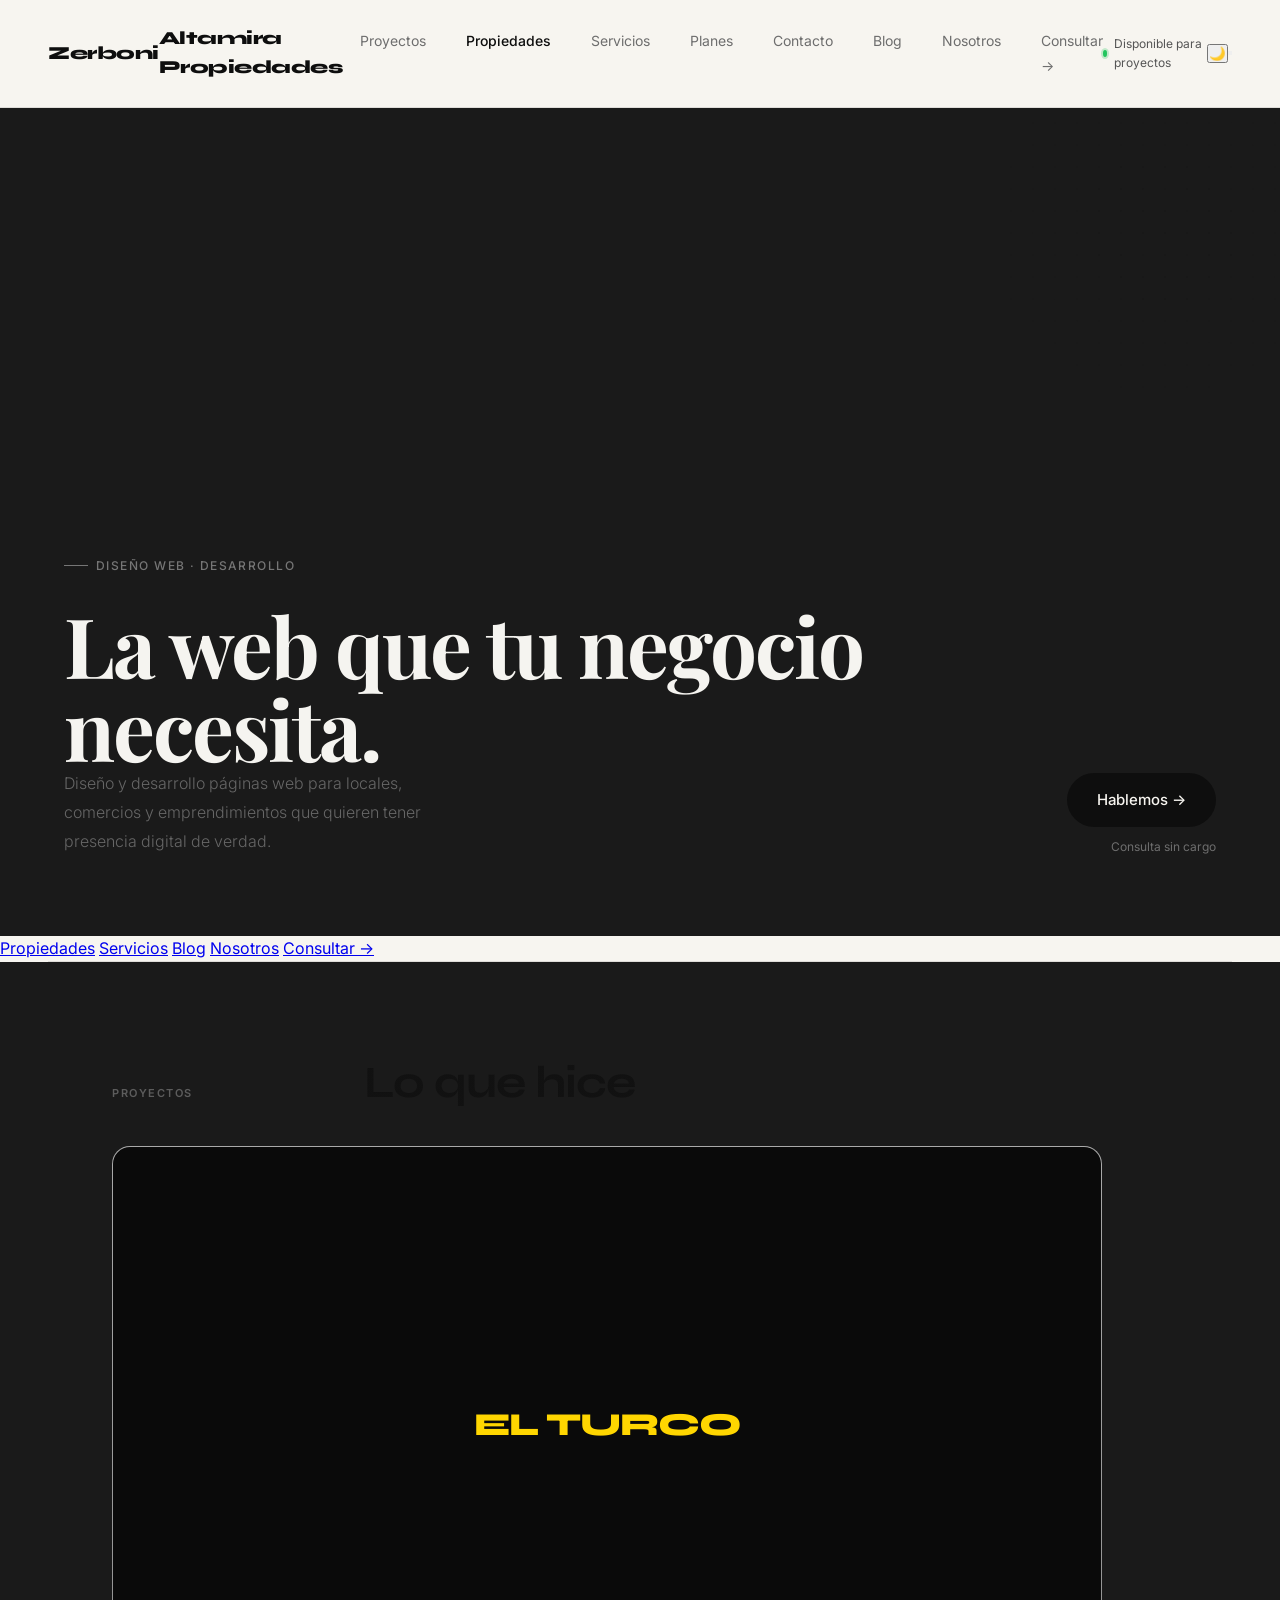
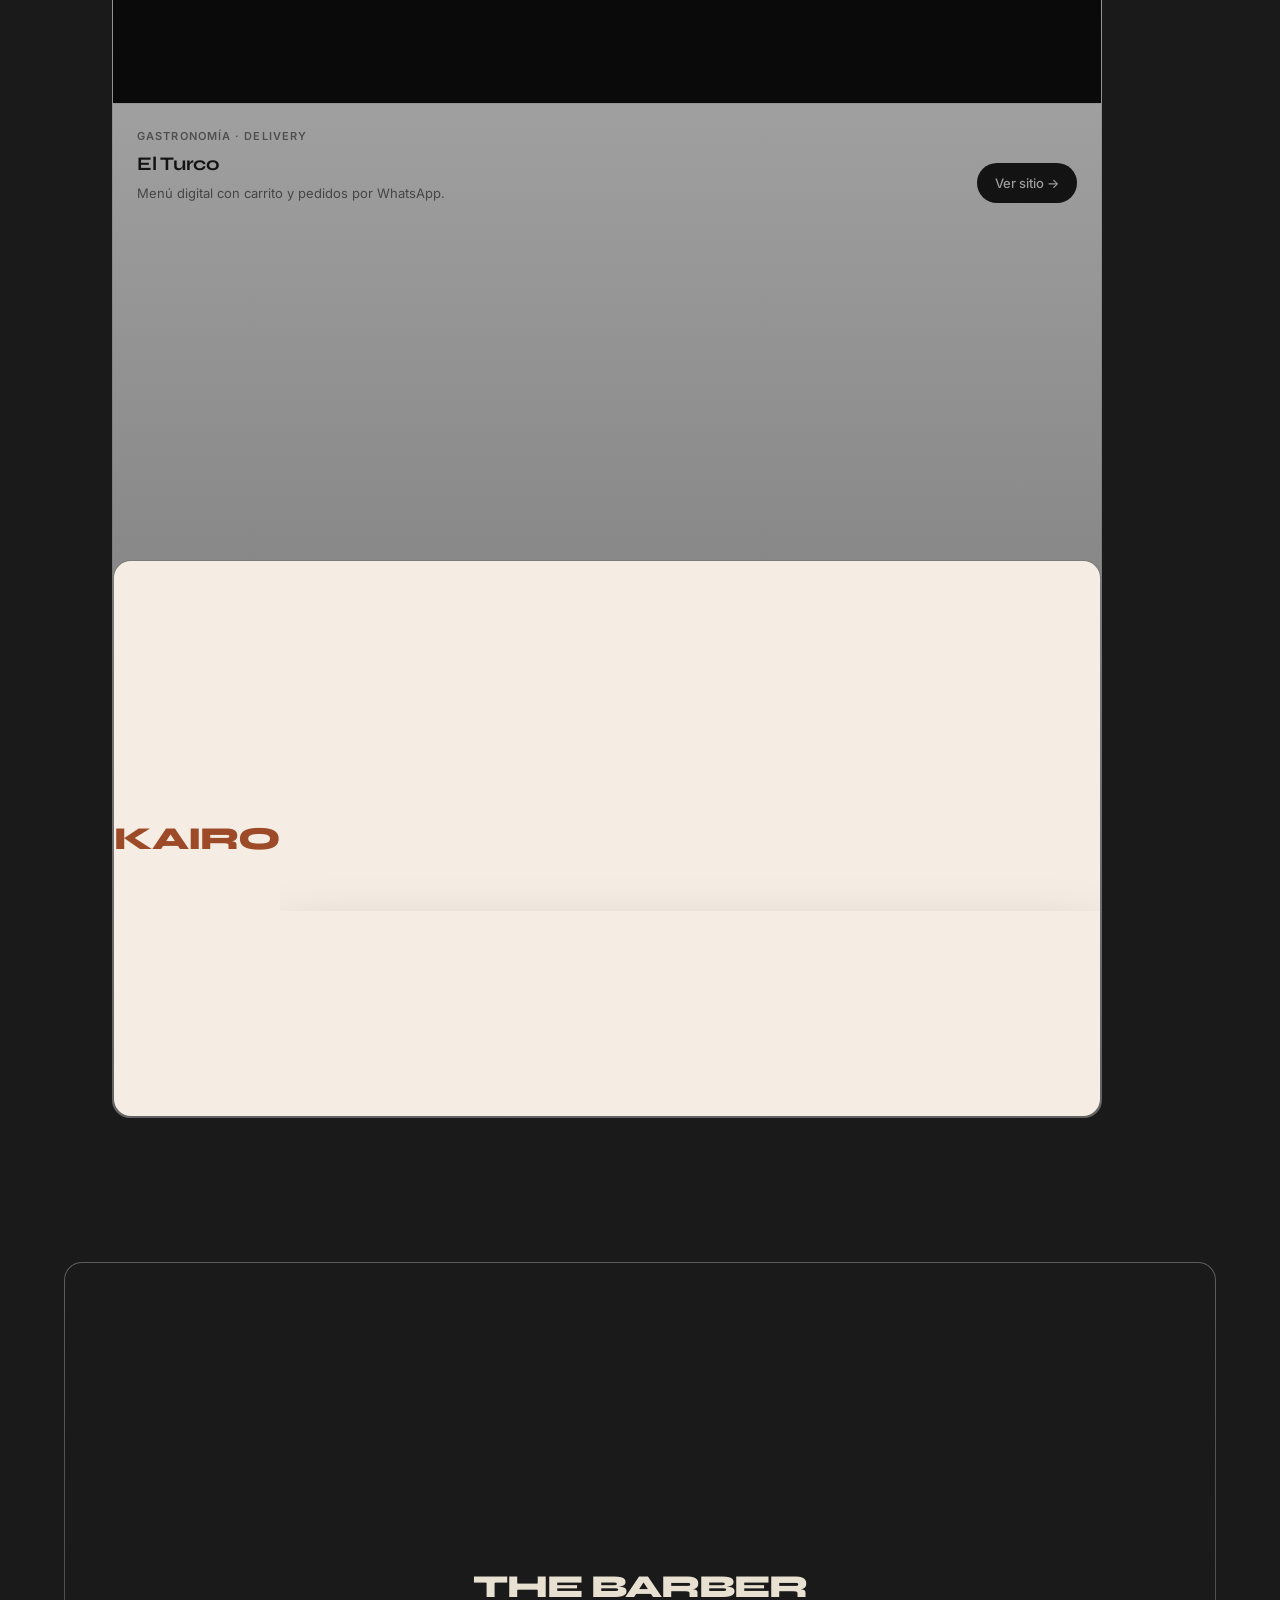
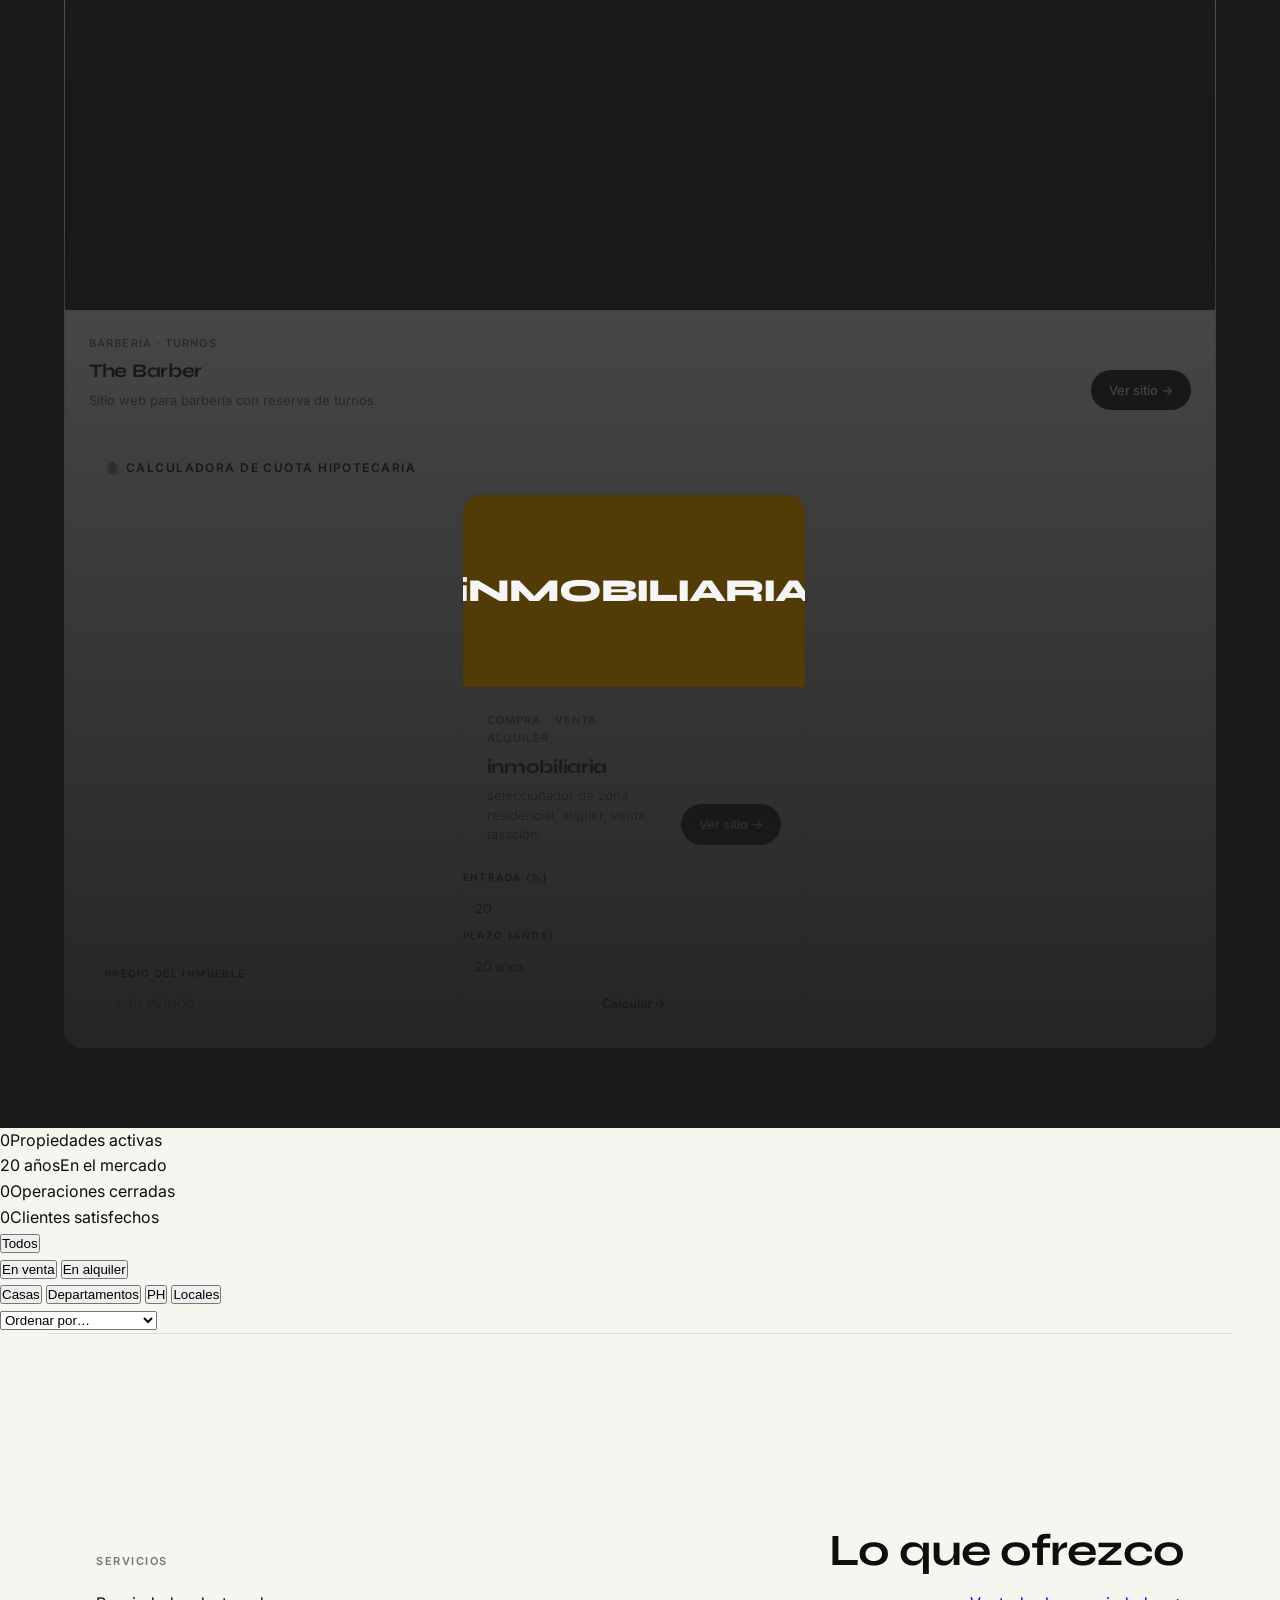
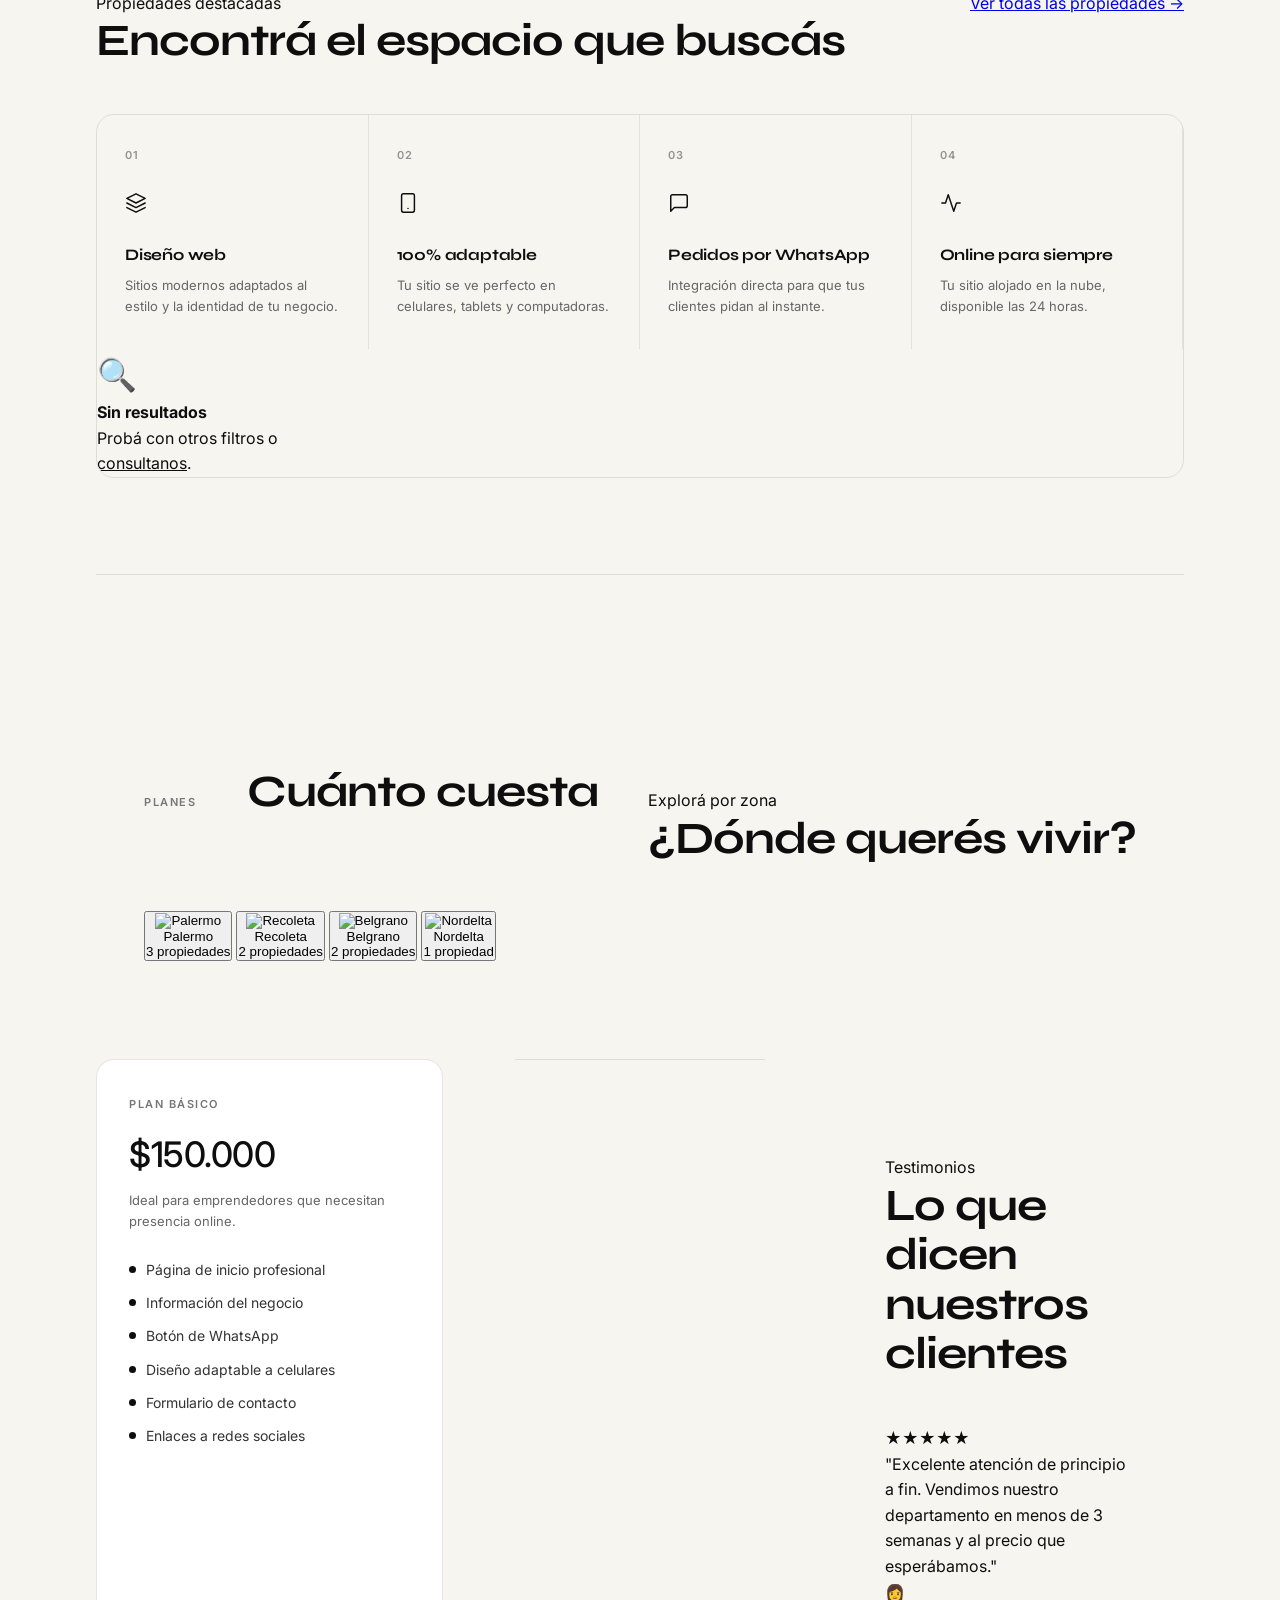
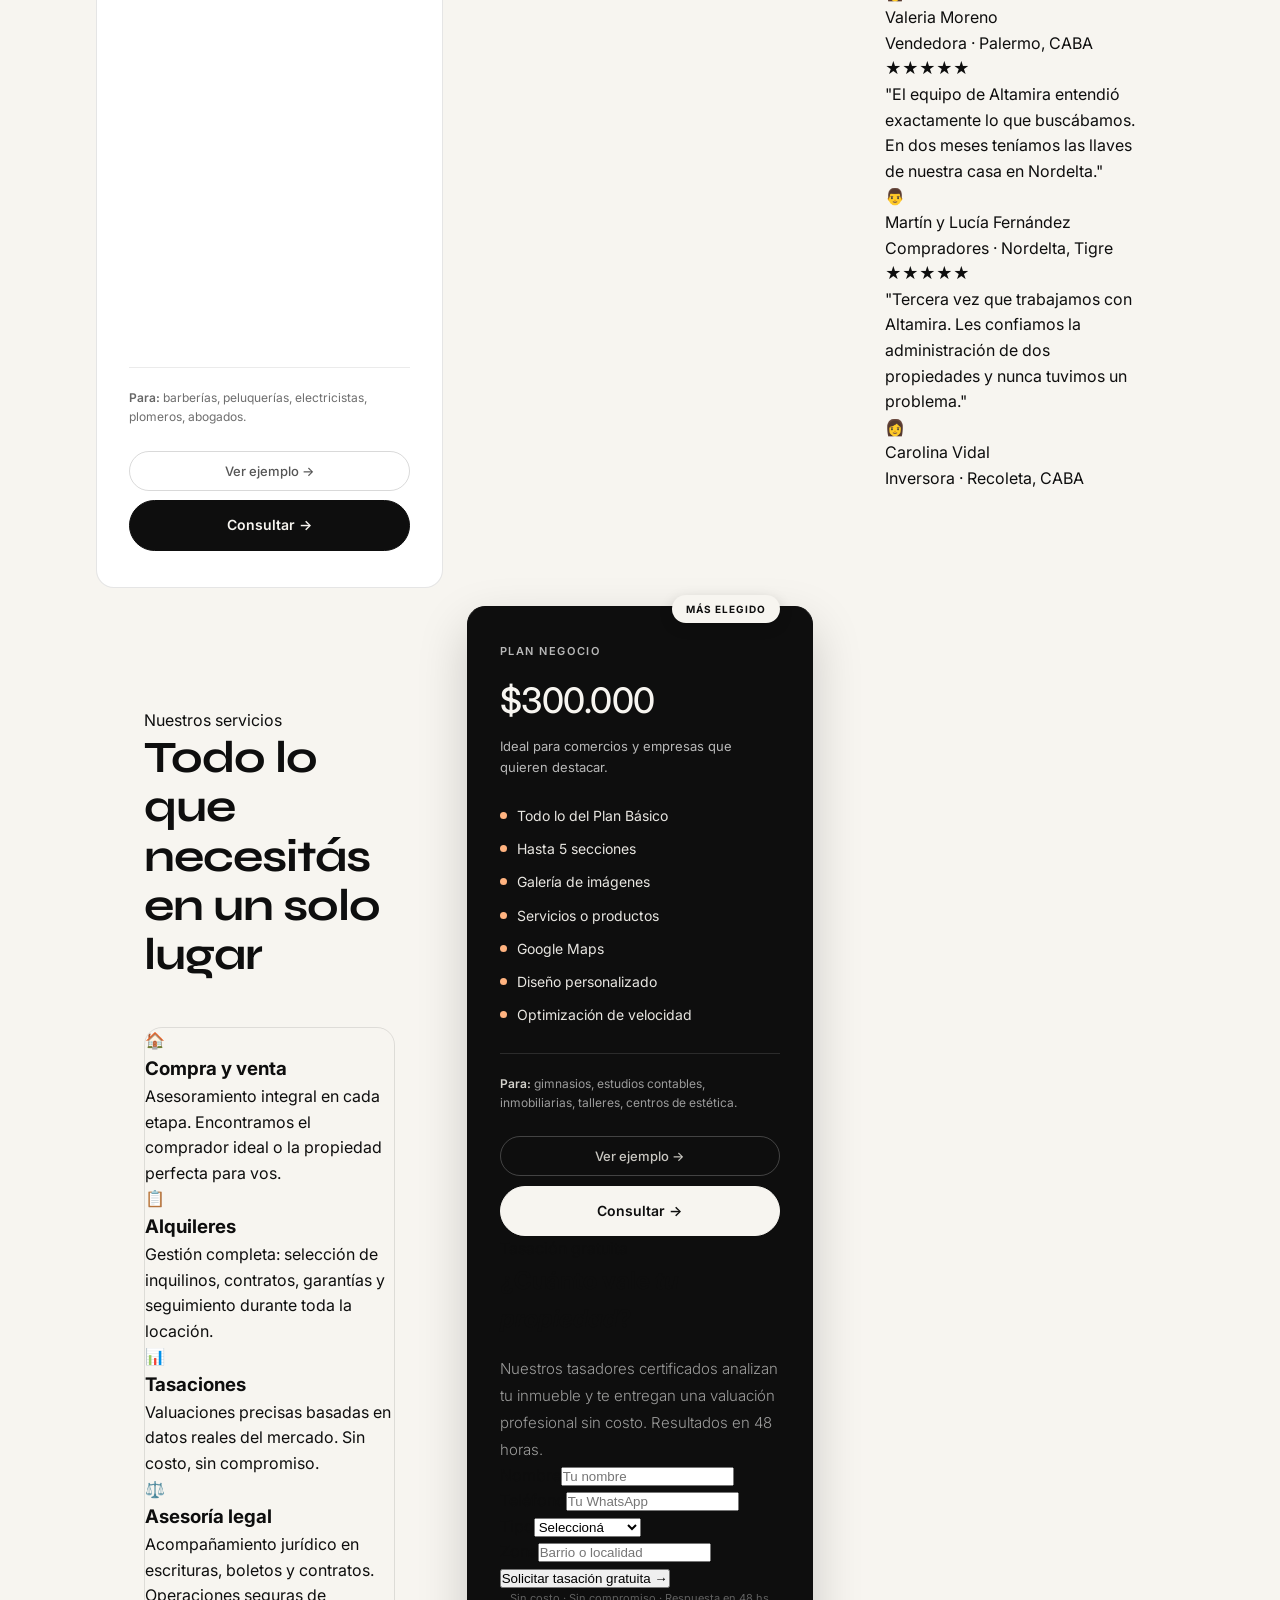
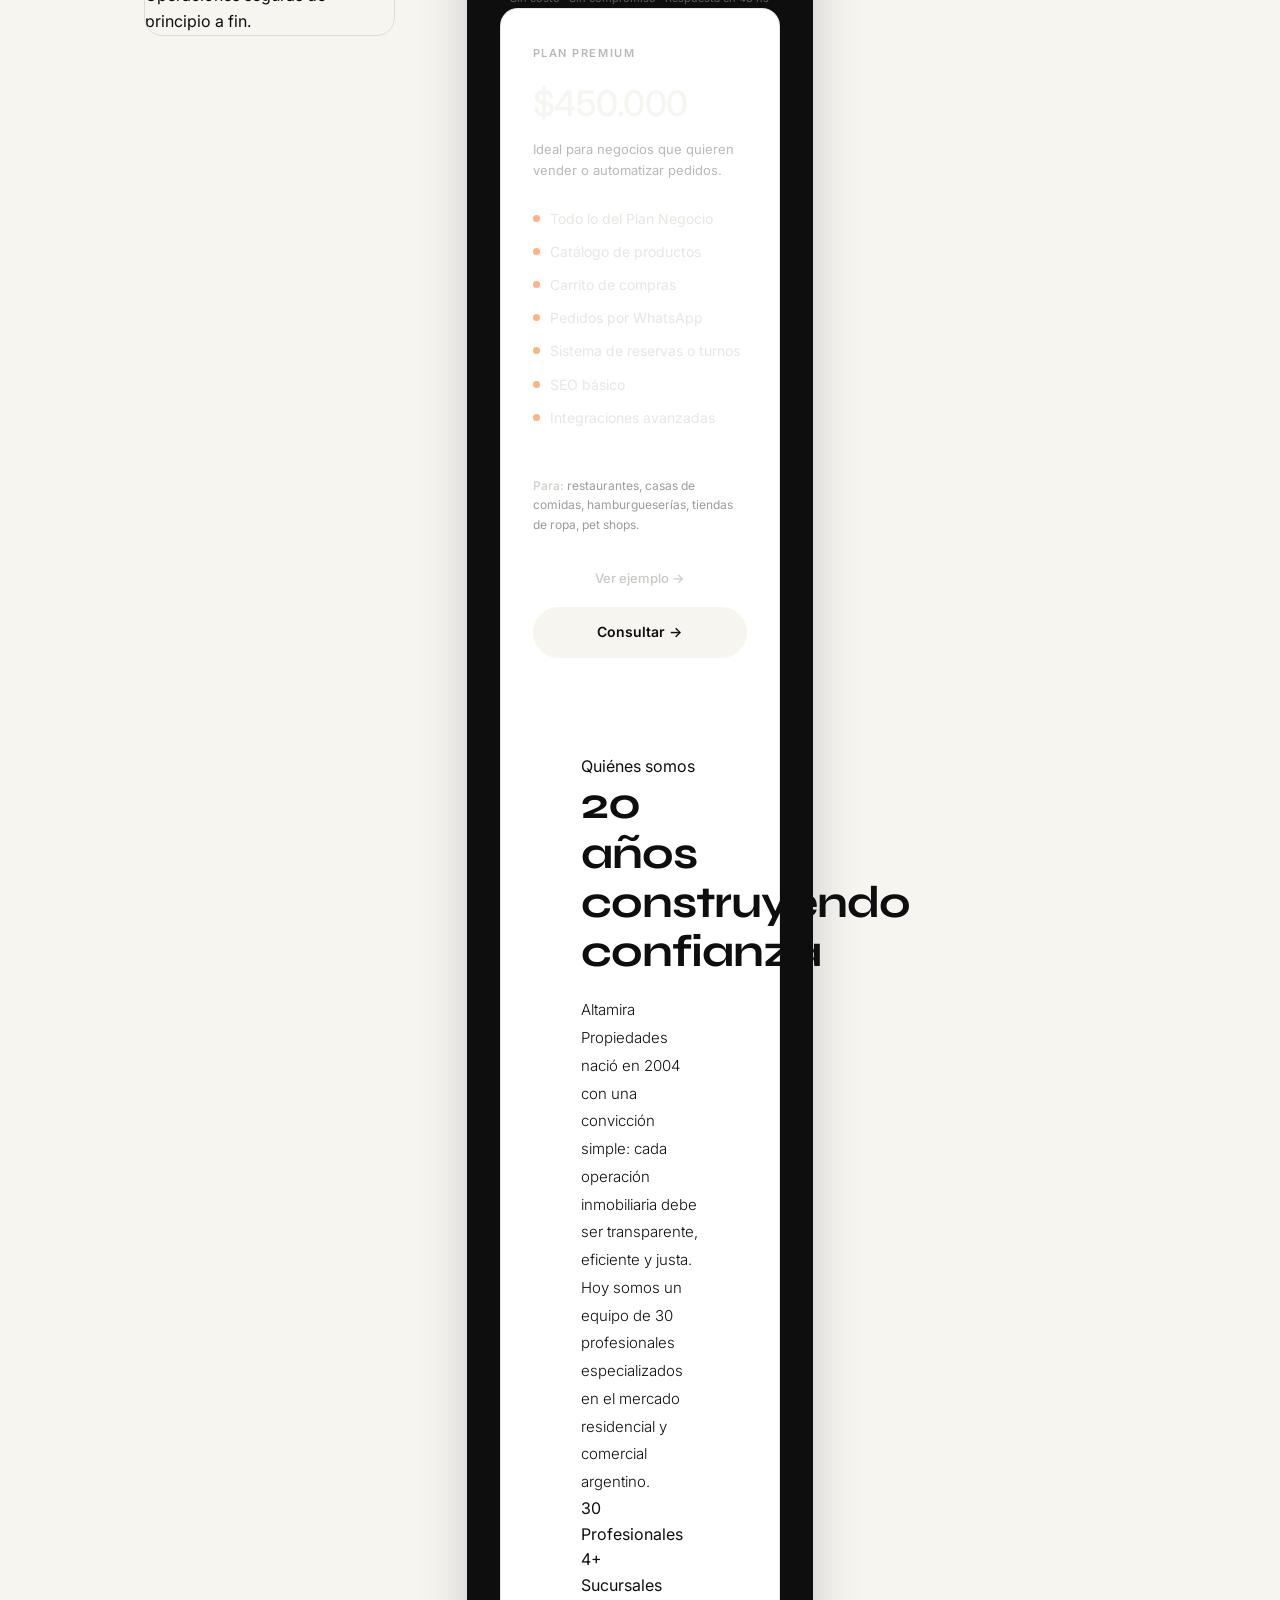
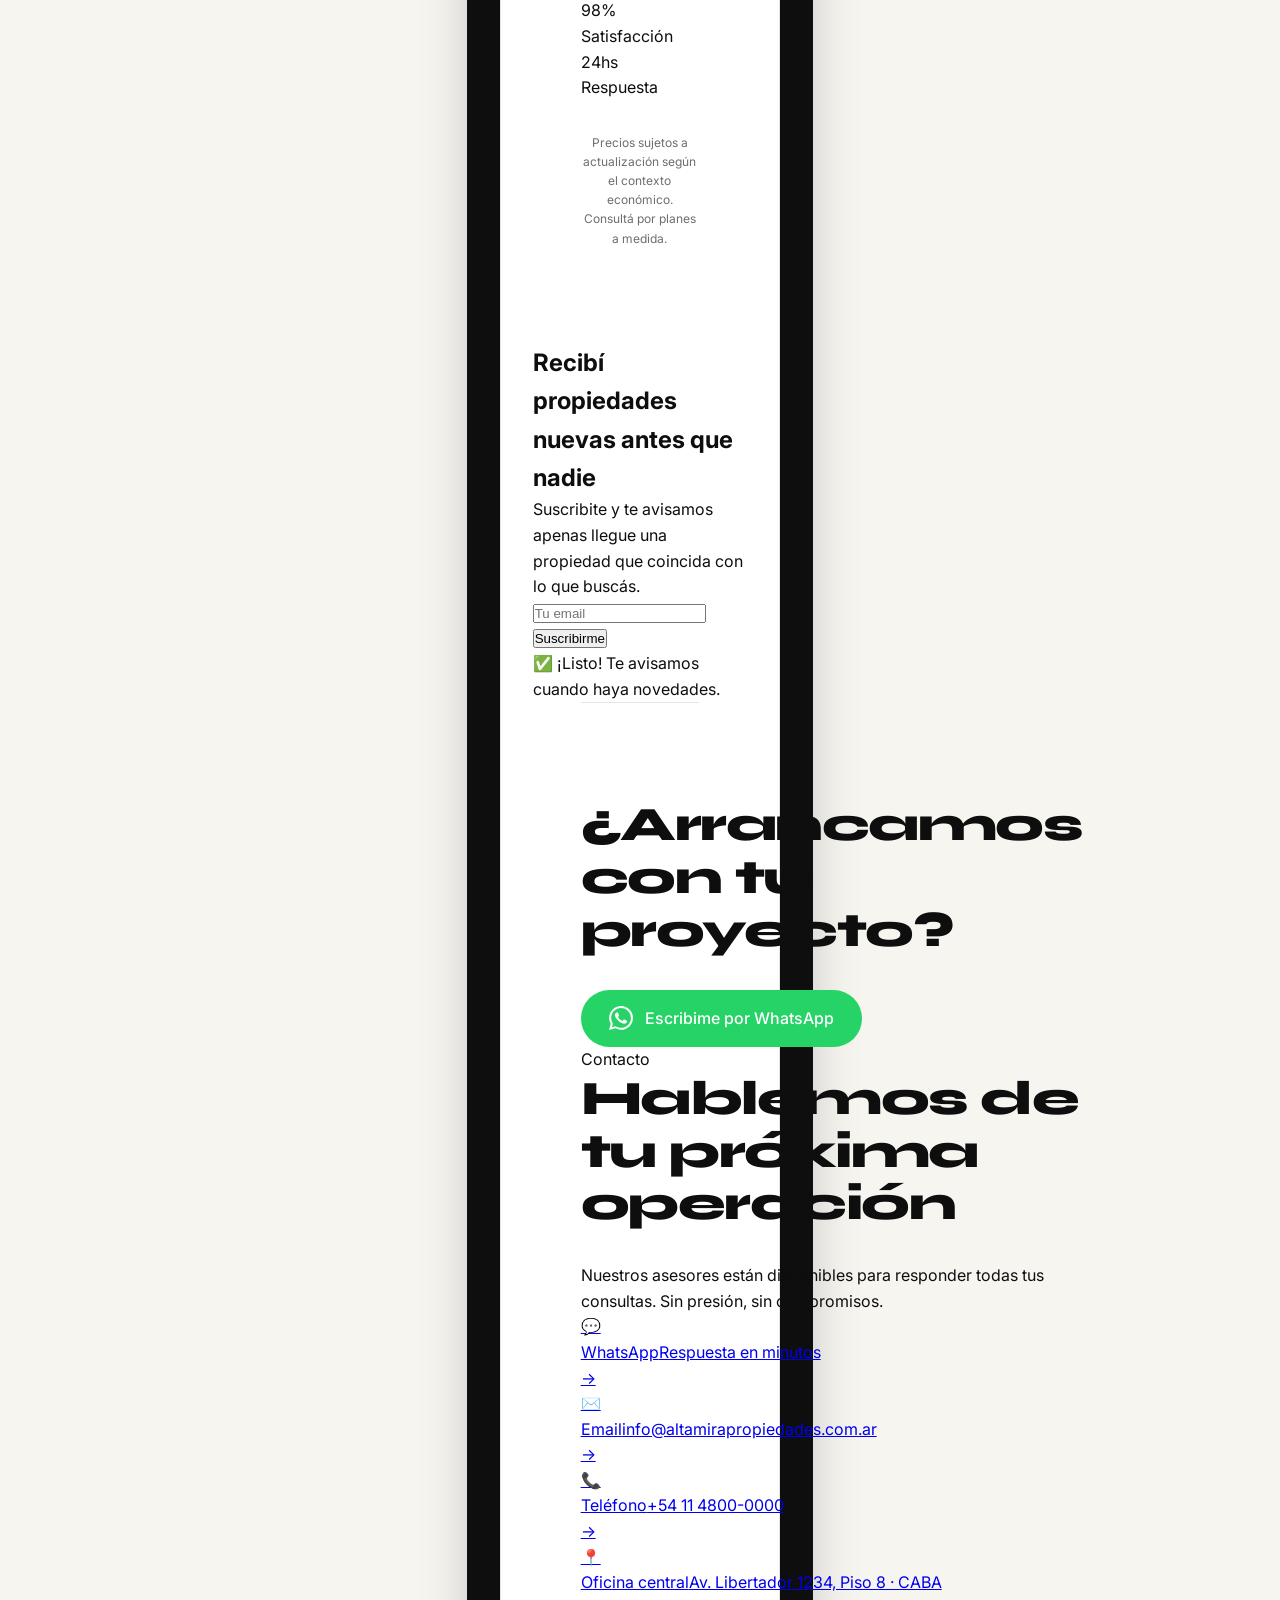
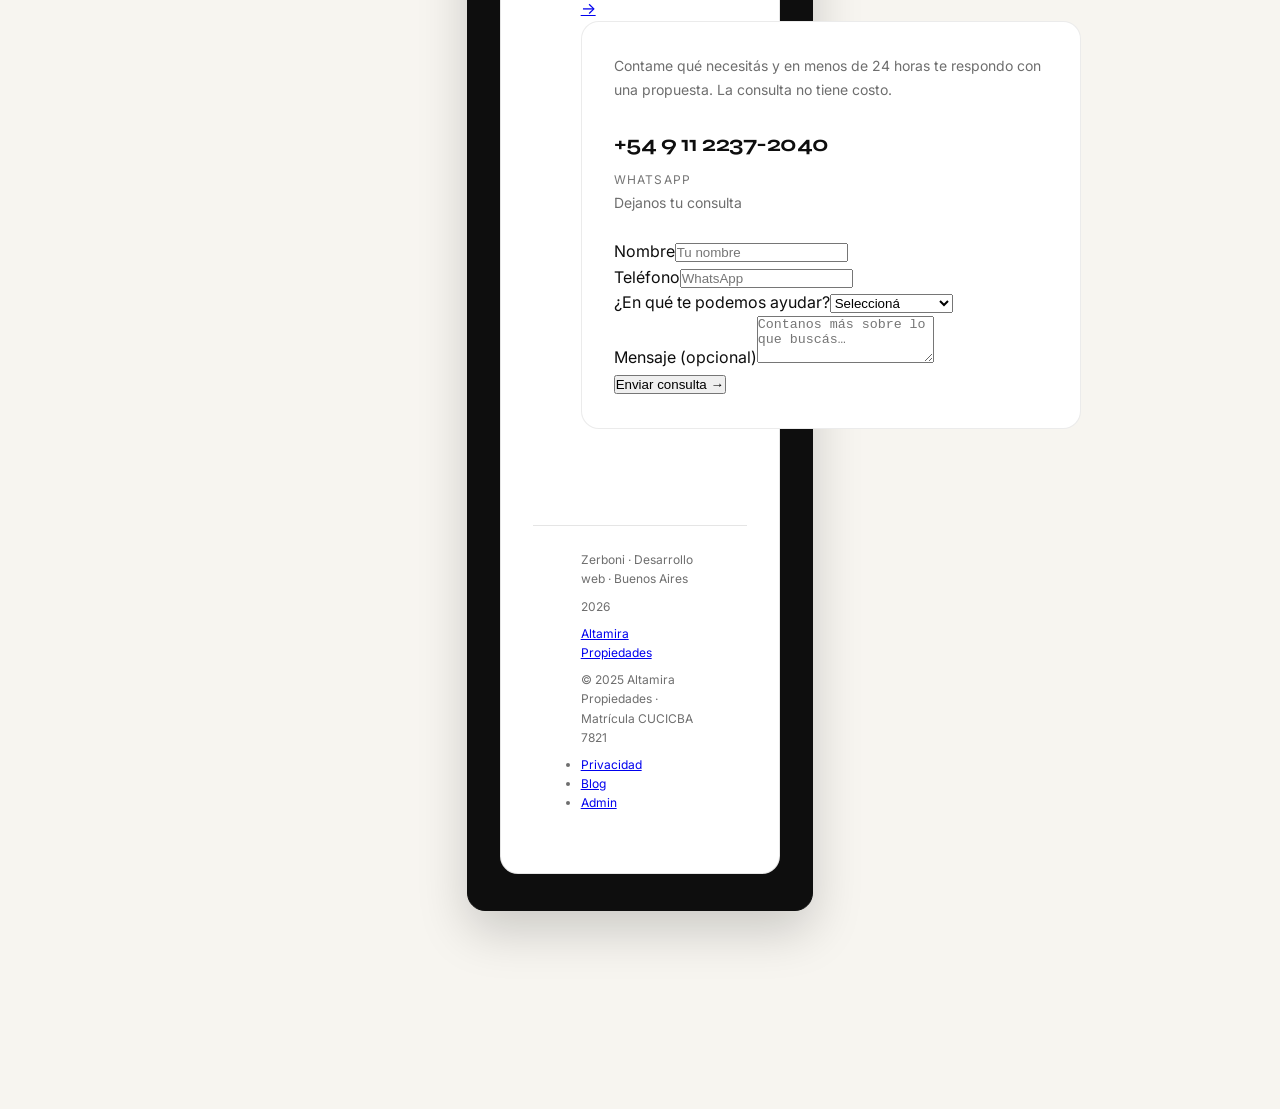
==== commit fde35eee: "Add files via upload" ====
--- a/index.html
+++ b/index.html
@@ -1,788 +1,2141 @@
-<!DOCTYPE html>
-<html lang="es" data-theme="light">
-<head>
-  <meta charset="UTF-8">
-  <meta name="viewport" content="width=device-width, initial-scale=1.0">
-  <meta name="theme-color" content="#1A1A1A">
-  <title>Altamira Propiedades · Compra, Venta y Alquiler de Inmuebles Premium</title>
-  <meta name="description" content="Altamira Propiedades — Compra, venta y alquiler de inmuebles premium en Argentina. Más de 20 años de experiencia. Tasaciones gratuitas.">
-  <meta property="og:type" content="website">
-  <meta property="og:title" content="Altamira Propiedades · Bienes Raíces">
-  <meta property="og:description" content="Compra, venta y alquiler de inmuebles premium. Más de 20 años de experiencia.">
-  <meta property="og:image" content="https://images.unsplash.com/photo-1600596542815-ffad4c1539a9?w=1200&auto=format&fit=crop&q=80">
-  <meta property="og:locale" content="es_AR">
-  <link rel="canonical" href="https://altamirapropiedades.com.ar/">
-  <script type="application/ld+json">{"@context":"https://schema.org","@type":"RealEstateAgent","name":"Altamira Propiedades","url":"https://altamirapropiedades.com.ar","telephone":"+541148000000","address":{"@type":"PostalAddress","streetAddress":"Av. Libertador 1234 Piso 8","addressLocality":"Buenos Aires","addressCountry":"AR"},"description":"Compra, venta y alquiler de inmuebles premium en Argentina."}</script>
-  <link rel="preconnect" href="https://fonts.googleapis.com">
-  <link rel="preconnect" href="https://fonts.gstatic.com" crossorigin>
-  <link href="https://fonts.googleapis.com/css2?family=Playfair+Display:ital,wght@0,400;0,600;0,700;1,400;1,700&family=DM+Sans:wght@300;400;500;600&display=swap" rel="stylesheet">
-  <link rel="stylesheet" href="inmobiliaria.css">
-  <style>
-  /* ══ HERO SLIDER + REVEAL ══ */
-  .hero{min-height:92vh;display:flex;flex-direction:column;justify-content:flex-end;padding:0 4rem 5rem;position:relative;overflow:hidden;background:#1A1A1A}
-  .hero-slides{position:absolute;inset:0;z-index:0}
-  .hero-slide{position:absolute;inset:0;opacity:0;transition:opacity 1.2s ease;background-size:cover;background-position:center}
-  .hero-slide.activo{opacity:1}
-  .hero-slide::after{content:'';position:absolute;inset:0;background:linear-gradient(to bottom,rgba(26,26,26,0.25) 0%,rgba(26,26,26,0.7) 60%,rgba(26,26,26,0.97) 100%)}
-  .hero-dots{position:absolute;top:2rem;right:4rem;display:flex;gap:8px;z-index:2}
-  .hero-dot{width:7px;height:7px;border-radius:50%;background:rgba(255,255,255,0.35);border:none;cursor:pointer;transition:background var(--trans),transform var(--trans);padding:0}
-  .hero-dot.activo{background:var(--dorado);transform:scale(1.3)}
-
-  /* reveal por línea */
-  .hero-reveal{position:relative;z-index:1;overflow:hidden;margin-bottom:0}
-  .hero-reveal-inner{transform:translateY(110%);transition:transform .75s cubic-bezier(.16,1,.3,1)}
-  .hero-reveal.visible .hero-reveal-inner{transform:translateY(0)}
-  .hero h1{font-family:'Playfair Display',serif;font-size:clamp(3rem,6.5vw,6.5rem);font-weight:700;line-height:1;letter-spacing:-2px;color:#F5F4F0;max-width:800px;margin-bottom:0}
-  .hero h1 em{font-style:italic;color:var(--dorado-claro)}
-  .hero-eyebrow-wrap{position:relative;z-index:1;margin-bottom:1.5rem}
-  .hero-eyebrow{display:inline-flex;align-items:center;gap:10px;font-size:11px;font-weight:600;letter-spacing:0.2em;text-transform:uppercase;color:var(--dorado)}
-  .hero-eyebrow::before{content:'';display:block;width:32px;height:1px;background:var(--dorado)}
-  .hero-sub-wrap{position:relative;z-index:1;margin-top:1.5rem;margin-bottom:3.5rem}
-  .hero-sub{font-size:16px;font-weight:300;color:rgba(250,250,248,0.65);max-width:420px;line-height:1.8}
-  .hero-search{position:relative;z-index:1;display:flex;background:var(--blanco);border-radius:var(--radio-lg);overflow:hidden;max-width:820px;box-shadow:0 24px 64px rgba(0,0,0,0.35)}
-  .search-group{display:flex;flex-direction:column;padding:1rem 1.5rem;flex:1;border-right:1px solid var(--gris-borde);min-width:0}
-  .search-label{font-size:10px;font-weight:600;letter-spacing:0.18em;text-transform:uppercase;color:var(--gris);margin-bottom:4px}
-  .search-group select,.search-group input{border:none;outline:none;background:transparent;font-family:'DM Sans',sans-serif;font-size:14px;font-weight:500;color:var(--negro);width:100%;appearance:none}
-  .hero-search-btn{display:flex;align-items:center;gap:10px;background:var(--dorado);color:#1A1A1A;border:none;padding:0 2rem;font-family:'DM Sans',sans-serif;font-size:14px;font-weight:600;cursor:pointer;white-space:nowrap;transition:background var(--trans);flex-shrink:0}
-  .hero-search-btn:hover{background:#b8934a}
-
-  /* ══ CALC HIPOTECARIA ══ */
-  .calc-section{padding:1.5rem 2.5rem;border-top:1px solid var(--gris-borde);background:var(--fondo2)}
-  .calc-titulo{font-size:12px;font-weight:600;letter-spacing:0.12em;text-transform:uppercase;color:var(--gris);margin-bottom:1rem}
-  .calc-row{display:grid;grid-template-columns:1fr 1fr 1fr auto;gap:.75rem;align-items:end}
-  .calc-group{display:flex;flex-direction:column;gap:5px}
-  .calc-group label{font-size:10px;font-weight:600;letter-spacing:0.14em;text-transform:uppercase;color:var(--gris)}
-  .calc-group input,.calc-group select{border:1px solid var(--gris-borde);border-radius:8px;padding:10px 12px;font-family:'DM Sans',sans-serif;font-size:13px;color:var(--negro);background:var(--card-bg);outline:none;appearance:none;transition:border-color var(--trans)}
-  .calc-group input:focus,.calc-group select:focus{border-color:var(--dorado)}
-  .calc-btn{background:var(--negro);color:var(--blanco);border:none;border-radius:8px;padding:10px 18px;font-family:'DM Sans',sans-serif;font-size:13px;font-weight:600;cursor:pointer;transition:background var(--trans);white-space:nowrap}
-  .calc-btn:hover{background:var(--dorado);color:#1A1A1A}
-  .calc-resultado{margin-top:1rem;display:none;gap:1.5rem;flex-wrap:wrap}
-  .calc-resultado.visible{display:flex}
-  .calc-dato{background:var(--card-bg);border:1px solid var(--gris-borde);border-radius:10px;padding:.75rem 1.25rem;display:flex;flex-direction:column;gap:3px}
-  .calc-dato-val{font-family:'Playfair Display',serif;font-size:1.2rem;font-weight:700;color:var(--negro)}
-  .calc-dato-lbl{font-size:10px;font-weight:600;letter-spacing:0.1em;text-transform:uppercase;color:var(--gris)}
-  @media(max-width:680px){
-    .calc-section{padding:1.25rem 1.5rem}
-    .calc-row{grid-template-columns:1fr 1fr;gap:.6rem}
-    .calc-row .calc-group:nth-child(3){grid-column:1/-1}
-    .calc-btn{grid-column:1/-1;text-align:center;padding:12px}
-  }
-  @media(max-width:420px){
-    .calc-row{grid-template-columns:1fr}
-    .calc-row .calc-group:nth-child(3){grid-column:auto}
-    .calc-btn{grid-column:auto}
-  }
-  </style>
-</head>
-<body>
-
-<!-- NAV -->
-<nav>
-  <a href="inmobiliaria.html" class="nav-logo">
-    <span class="nav-logo-name">Altamira</span>
-    <span class="nav-logo-tag">Propiedades</span>
-  </a>
-  <ul class="nav-links">
-    <li><a href="#propiedades" class="activo">Propiedades</a></li>
-    <li><a href="#servicios">Servicios</a></li>
-    <li><a href="blog.html">Blog</a></li>
-    <li><a href="#nosotros">Nosotros</a></li>
-    <li><a href="#contacto" class="nav-cta">Consultar →</a></li>
-  </ul>
-  <button class="dark-toggle" id="darkToggle" aria-label="Cambiar tema">🌙</button>
-  <button class="nav-ham" id="navHam" aria-label="Abrir menú" aria-expanded="false">
-    <span></span><span></span><span></span>
-  </button>
-</nav>
-
-<div class="nav-mobile-overlay" id="navMobile" aria-hidden="true">
-  <a href="#propiedades" onclick="cerrarMenu()">Propiedades</a>
-  <a href="#servicios" onclick="cerrarMenu()">Servicios</a>
-  <a href="blog.html" onclick="cerrarMenu()">Blog</a>
-  <a href="#nosotros" onclick="cerrarMenu()">Nosotros</a>
-  <a href="#contacto" class="nav-mobile-cta" onclick="cerrarMenu()">Consultar →</a>
-</div>
-
-<!-- HERO con slider -->
-<section class="hero" aria-label="Inicio">
-  <div class="hero-slides" id="heroSlides" aria-hidden="true">
-    <div class="hero-slide activo" style="background-image:url('https://images.unsplash.com/photo-1600596542815-ffad4c1539a9?w=1600&auto=format&fit=crop&q=80')"></div>
-    <div class="hero-slide" style="background-image:url('https://images.unsplash.com/photo-1613977257363-707ba9348227?w=1600&auto=format&fit=crop&q=80')"></div>
-    <div class="hero-slide" style="background-image:url('https://images.unsplash.com/photo-1560448204-e02f11c3d0e2?w=1600&auto=format&fit=crop&q=80')"></div>
-    <div class="hero-slide" style="background-image:url('https://images.unsplash.com/photo-1502672260266-1c1ef2d93688?w=1600&auto=format&fit=crop&q=80')"></div>
-  </div>
-  <div class="hero-dots" id="heroDots" role="tablist" aria-label="Diapositivas del hero"></div>
-
-  <div class="hero-eyebrow-wrap">
-    <div class="hero-reveal"><div class="hero-reveal-inner"><p class="hero-eyebrow">Inmobiliaria de confianza · Desde 2004</p></div></div>
-  </div>
-
-  <div class="hero-reveal" style="margin-bottom:0">
-    <div class="hero-reveal-inner" style="transition-delay:.12s">
-      <h1>Tu próximo hogar<br><em>te está esperando.</em></h1>
-    </div>
-  </div>
-
-  <div class="hero-sub-wrap">
-    <div class="hero-reveal"><div class="hero-reveal-inner" style="transition-delay:.22s"><p class="hero-sub">Más de 20 años conectando familias con las mejores propiedades. Venta, alquiler y asesoramiento en todo el país.</p></div></div>
-  </div>
-
-  <div class="hero-reveal"><div class="hero-reveal-inner" style="transition-delay:.32s">
-    <div class="hero-search" role="search">
-      <div class="search-group">
-        <span class="search-label">Operación</span>
-        <select id="f-operacion"><option value="">Todas</option><option value="venta">Comprar</option><option value="alquiler">Alquilar</option></select>
-      </div>
-      <div class="search-group">
-        <span class="search-label">Tipo</span>
-        <select id="f-tipo"><option value="">Todos</option><option value="departamento">Departamento</option><option value="casa">Casa</option><option value="ph">PH</option><option value="local">Local</option></select>
-      </div>
-      <div class="search-group">
-        <span class="search-label">Zona</span>
-        <input type="text" id="f-zona" placeholder="Ej: Palermo, Belgrano…">
-      </div>
-      <button class="hero-search-btn" onclick="filtrar()">
-        <svg width="15" height="15" viewBox="0 0 24 24" fill="none" stroke="currentColor" stroke-width="2.2" stroke-linecap="round" stroke-linejoin="round"><circle cx="11" cy="11" r="8"/><path d="m21 21-4.35-4.35"/></svg>
-        Buscar
-      </button>
-    </div>
-  </div></div>
-</section>
-
-<!-- CALCULADORA HIPOTECARIA -->
-<div class="calc-section" id="calc-section">
-  <p class="calc-titulo">🏦 Calculadora de cuota hipotecaria</p>
-  <div class="calc-row">
-    <div class="calc-group">
-      <label for="calc-precio">Precio del inmueble</label>
-      <input type="number" id="calc-precio" placeholder="USD 150.000" min="0">
-    </div>
-    <div class="calc-group">
-      <label for="calc-entrada">Entrada (%)</label>
-      <input type="number" id="calc-entrada" value="20" min="0" max="100">
-    </div>
-    <div class="calc-group">
-      <label for="calc-plazo">Plazo (años)</label>
-      <select id="calc-plazo">
-        <option value="10">10 años</option>
-        <option value="15">15 años</option>
-        <option value="20" selected>20 años</option>
-        <option value="30">30 años</option>
-      </select>
-    </div>
-    <button class="calc-btn" onclick="calcularCuota()">Calcular →</button>
-  </div>
-  <div class="calc-resultado" id="calc-resultado">
-    <div class="calc-dato"><span class="calc-dato-val" id="cr-cuota">—</span><span class="calc-dato-lbl">Cuota mensual (USD)</span></div>
-    <div class="calc-dato"><span class="calc-dato-val" id="cr-prestamo">—</span><span class="calc-dato-lbl">Monto del préstamo</span></div>
-    <div class="calc-dato"><span class="calc-dato-val" id="cr-total">—</span><span class="calc-dato-lbl">Total a pagar</span></div>
-    <div class="calc-dato"><span class="calc-dato-val" id="cr-interes">—</span><span class="calc-dato-lbl">Total en intereses</span></div>
-    <p style="font-size:11px;color:var(--gris);align-self:center">* Estimación referencial al 8% anual. Consultá con tu banco.</p>
-  </div>
-</div>
-
-<!-- STATS -->
-<div class="stats-bar" aria-label="Datos de Altamira">
-  <div class="stat-item"><span class="stat-num" data-target="1200">0</span><span class="stat-label">Propiedades activas</span></div>
-  <div class="stat-sep"></div>
-  <div class="stat-item"><span class="stat-num">20 años</span><span class="stat-label">En el mercado</span></div>
-  <div class="stat-sep"></div>
-  <div class="stat-item"><span class="stat-num" data-target="4800">0</span><span class="stat-label">Operaciones cerradas</span></div>
-  <div class="stat-sep"></div>
-  <div class="stat-item"><span class="stat-num" data-target="98" data-suffix="%">0</span><span class="stat-label">Clientes satisfechos</span></div>
-</div>
-
-<!-- FILTROS -->
-<div class="filtros-bar" id="filtros-bar">
-  <button class="filtro-btn activo" onclick="filtroRapido(this,'','')">Todos</button>
-  <div class="filtro-sep"></div>
-  <button class="filtro-btn" onclick="filtroRapido(this,'venta','')">En venta</button>
-  <button class="filtro-btn" onclick="filtroRapido(this,'alquiler','')">En alquiler</button>
-  <div class="filtro-sep"></div>
-  <button class="filtro-btn" onclick="filtroRapido(this,'','casa')">Casas</button>
-  <button class="filtro-btn" onclick="filtroRapido(this,'','departamento')">Departamentos</button>
-  <button class="filtro-btn" onclick="filtroRapido(this,'','ph')">PH</button>
-  <button class="filtro-btn" onclick="filtroRapido(this,'','local')">Locales</button>
-  <div class="filtros-derecha">
-    <span class="filtros-resultado" id="filtros-resultado" aria-live="polite"></span>
-    <select class="ordenar-select" id="ordenar" onchange="ordenarCards()">
-      <option value="">Ordenar por…</option>
-      <option value="asc">Precio: menor a mayor</option>
-      <option value="desc">Precio: mayor a menor</option>
-    </select>
-  </div>
-</div>
-<hr class="divider">
-
-<!-- PROPIEDADES -->
-<section class="section" id="propiedades">
-  <div class="section-header">
-    <div><p class="section-eyebrow">Propiedades destacadas</p><h2 class="section-title">Encontrá el espacio que buscás</h2></div>
-    <a href="#" class="ver-todos">Ver todas las propiedades →</a>
-  </div>
-  <div class="props-grid" id="props-grid">
-    <div class="prop-skeleton grande fade-up" id="skel-1" style="grid-column:span 2"><div class="skeleton-img"></div><div class="skeleton-body"><div class="skeleton-line w40"></div><div class="skeleton-line w80"></div><div class="skeleton-line w60"></div></div></div>
-    <div class="prop-skeleton fade-up" id="skel-2"><div class="skeleton-img"></div><div class="skeleton-body"><div class="skeleton-line w40"></div><div class="skeleton-line w80"></div><div class="skeleton-line w60"></div></div></div>
-    <div class="prop-skeleton fade-up" id="skel-3"><div class="skeleton-img"></div><div class="skeleton-body"><div class="skeleton-line w40"></div><div class="skeleton-line w80"></div><div class="skeleton-line w60"></div></div></div>
-    <div class="prop-skeleton fade-up" id="skel-4"><div class="skeleton-img"></div><div class="skeleton-body"><div class="skeleton-line w40"></div><div class="skeleton-line w80"></div><div class="skeleton-line w60"></div></div></div>
-    <div class="prop-skeleton fade-up" id="skel-5"><div class="skeleton-img"></div><div class="skeleton-body"><div class="skeleton-line w40"></div><div class="skeleton-line w80"></div><div class="skeleton-line w60"></div></div></div>
-    <div class="props-empty" id="props-empty"><p style="font-size:2rem">🔍</p><p><strong>Sin resultados</strong></p><p>Probá con otros filtros o <a href="#contacto" style="color:var(--dorado)">consultanos</a>.</p></div>
-  </div>
-</section>
-
-<hr class="divider">
-
-<!-- ZONAS -->
-<section class="section" id="zonas">
-  <div class="section-header">
-    <div><p class="section-eyebrow">Explorá por zona</p><h2 class="section-title">¿Dónde querés vivir?</h2></div>
-  </div>
-  <div class="zonas-grid">
-    <button class="zona-card fade-up" onclick="filtroZona('palermo')" aria-label="Ver propiedades en Palermo">
-      <img src="https://images.unsplash.com/photo-1589519160732-57fc498494f8?w=600&auto=format&fit=crop&q=80" alt="Palermo" loading="lazy">
-      <div class="zona-card-overlay"><p class="zona-nombre">Palermo</p><p class="zona-count">3 propiedades</p></div>
-    </button>
-    <button class="zona-card fade-up" onclick="filtroZona('recoleta')" aria-label="Ver propiedades en Recoleta">
-      <img src="https://images.unsplash.com/photo-1583608205776-bfd35f0d9f83?w=600&auto=format&fit=crop&q=80" alt="Recoleta" loading="lazy">
-      <div class="zona-card-overlay"><p class="zona-nombre">Recoleta</p><p class="zona-count">2 propiedades</p></div>
-    </button>
-    <button class="zona-card fade-up" onclick="filtroZona('belgrano')" aria-label="Ver propiedades en Belgrano">
-      <img src="https://images.unsplash.com/photo-1560185007-cde436f6a4d0?w=600&auto=format&fit=crop&q=80" alt="Belgrano" loading="lazy">
-      <div class="zona-card-overlay"><p class="zona-nombre">Belgrano</p><p class="zona-count">2 propiedades</p></div>
-    </button>
-    <button class="zona-card fade-up" onclick="filtroZona('nordelta')" aria-label="Ver propiedades en Nordelta">
-      <img src="https://images.unsplash.com/photo-1613977257363-707ba9348227?w=600&auto=format&fit=crop&q=80" alt="Nordelta" loading="lazy">
-      <div class="zona-card-overlay"><p class="zona-nombre">Nordelta</p><p class="zona-count">1 propiedad</p></div>
-    </button>
-  </div>
-</section>
-
-<hr class="divider">
-
-<!-- TESTIMONIOS -->
-<section class="section" id="testimonios" style="background:var(--fondo2)">
-  <div class="section-header"><div><p class="section-eyebrow">Testimonios</p><h2 class="section-title">Lo que dicen nuestros clientes</h2></div></div>
-  <div class="testimonios-grid">
-    <div class="testi-card fade-up"><div class="testi-stars">★★★★★</div><p class="testi-texto">"Excelente atención de principio a fin. Vendimos nuestro departamento en menos de 3 semanas y al precio que esperábamos."</p><div class="testi-autor"><div class="testi-avatar">👩</div><div><p class="testi-nombre">Valeria Moreno</p><p class="testi-lugar">Vendedora · Palermo, CABA</p></div></div></div>
-    <div class="testi-card fade-up"><div class="testi-stars">★★★★★</div><p class="testi-texto">"El equipo de Altamira entendió exactamente lo que buscábamos. En dos meses teníamos las llaves de nuestra casa en Nordelta."</p><div class="testi-autor"><div class="testi-avatar">👨</div><div><p class="testi-nombre">Martín y Lucía Fernández</p><p class="testi-lugar">Compradores · Nordelta, Tigre</p></div></div></div>
-    <div class="testi-card fade-up"><div class="testi-stars">★★★★★</div><p class="testi-texto">"Tercera vez que trabajamos con Altamira. Les confiamos la administración de dos propiedades y nunca tuvimos un problema."</p><div class="testi-autor"><div class="testi-avatar">👩</div><div><p class="testi-nombre">Carolina Vidal</p><p class="testi-lugar">Inversora · Recoleta, CABA</p></div></div></div>
-  </div>
-</section>
-
-<!-- SERVICIOS -->
-<section class="section" id="servicios">
-  <div class="section-header"><div><p class="section-eyebrow">Nuestros servicios</p><h2 class="section-title">Todo lo que necesitás en un solo lugar</h2></div></div>
-  <div class="servicios-grid">
-    <div class="serv-card fade-up"><span class="serv-icono">🏠</span><h3>Compra y venta</h3><p>Asesoramiento integral en cada etapa. Encontramos el comprador ideal o la propiedad perfecta para vos.</p></div>
-    <div class="serv-card fade-up"><span class="serv-icono">📋</span><h3>Alquileres</h3><p>Gestión completa: selección de inquilinos, contratos, garantías y seguimiento durante toda la locación.</p></div>
-    <div class="serv-card fade-up"><span class="serv-icono">📊</span><h3>Tasaciones</h3><p>Valuaciones precisas basadas en datos reales del mercado. Sin costo, sin compromiso.</p></div>
-    <div class="serv-card fade-up"><span class="serv-icono">⚖️</span><h3>Asesoría legal</h3><p>Acompañamiento jurídico en escrituras, boletos y contratos. Operaciones seguras de principio a fin.</p></div>
-  </div>
-</section>
-
-<!-- TASACIÓN -->
-<section class="tasacion-section" id="tasacion">
-  <div class="tasacion-deco"></div>
-  <div>
-    <p class="tasacion-eyebrow">Tasación gratuita</p>
-    <h2>¿Cuánto vale <em>tu propiedad</em>?</h2>
-    <p style="margin-top:1rem;font-size:15px;color:rgba(250,250,248,0.6);font-weight:300;line-height:1.8;max-width:380px">Nuestros tasadores certificados analizan tu inmueble y te entregan una valuación profesional sin costo. Resultados en 48 horas.</p>
-  </div>
-  <form class="tasacion-form" id="formTasacion" onsubmit="enviarFormulario(event,'formTasacion','tasacion-ok')">
-    <input type="hidden" name="access_key" value="TU_CLAVE_WEB3FORMS_AQUI">
-    <input type="hidden" name="subject" value="Nueva solicitud de tasación — Altamira Propiedades">
-    <input type="hidden" name="from_name" value="Altamira Propiedades Web">
-    <div class="form-row">
-      <div class="form-group"><label for="t-nombre">Nombre</label><input type="text" id="t-nombre" name="nombre" placeholder="Tu nombre" required></div>
-      <div class="form-group"><label for="t-tel">Teléfono</label><input type="tel" id="t-tel" name="telefono" placeholder="Tu WhatsApp" required></div>
-    </div>
-    <div class="form-row">
-      <div class="form-group"><label for="t-tipo">Tipo</label><select id="t-tipo"><option>Seleccioná</option><option>Departamento</option><option>Casa</option><option>PH</option><option>Local</option><option>Terreno</option></select></div>
-      <div class="form-group"><label for="t-zona">Zona</label><input type="text" id="t-zona" placeholder="Barrio o localidad"></div>
-    </div>
-    <button type="submit" class="form-submit" id="tasacion-submit">Solicitar tasación gratuita →</button>
-    <p style="font-size:11px;color:rgba(250,250,248,0.35);text-align:center">Sin costo · Sin compromiso · Respuesta en 48 hs</p>
-    <div id="tasacion-ok" style="display:none;background:rgba(34,197,94,0.15);border:1px solid rgba(34,197,94,0.3);border-radius:12px;padding:1rem 1.25rem;text-align:center;font-size:14px;font-weight:500;color:#86efac">✅ ¡Solicitud enviada! Te contactamos en menos de 48 horas.</div>
-  </form>
-</section>
-
-<!-- NOSOTROS -->
-<section class="section" id="nosotros">
-  <div class="nosotros-grid">
-    <div class="fade-up">
-      <p class="section-eyebrow">Quiénes somos</p>
-      <h2 class="section-title">20 años construyendo confianza</h2>
-      <p style="margin-top:1.25rem;font-size:15px;color:var(--gris);font-weight:300;line-height:1.85;max-width:440px">Altamira Propiedades nació en 2004 con una convicción simple: cada operación inmobiliaria debe ser transparente, eficiente y justa. Hoy somos un equipo de 30 profesionales especializados en el mercado residencial y comercial argentino.</p>
-    </div>
-    <div class="nosotros-stats fade-up">
-      <div class="nos-stat light"><p class="nos-num-light">30</p><p class="nos-lbl-light">Profesionales</p></div>
-      <div class="nos-stat dark"><p class="nos-num-dark">4+</p><p class="nos-lbl-dark">Sucursales</p></div>
-      <div class="nos-stat tono"><p class="nos-num-light">98%</p><p class="nos-lbl-light">Satisfacción</p></div>
-      <div class="nos-stat light"><p class="nos-num-light">24hs</p><p class="nos-lbl-light">Respuesta</p></div>
-    </div>
-  </div>
-</section>
-
-<!-- NEWSLETTER -->
-<div class="newsletter-section">
-  <div class="newsletter-inner">
-    <div class="newsletter-texto">
-      <h2>Recibí propiedades nuevas antes que nadie</h2>
-      <p>Suscribite y te avisamos apenas llegue una propiedad que coincida con lo que buscás.</p>
-    </div>
-    <form class="newsletter-form" onsubmit="submitNewsletter(event)">
-      <input type="email" class="newsletter-input" placeholder="Tu email" required>
-      <button type="submit" class="newsletter-btn">Suscribirme</button>
-    </form>
-    <div class="newsletter-ok" id="newsletter-ok">✅ ¡Listo! Te avisamos cuando haya novedades.</div>
-  </div>
-</div>
-
-<hr class="divider">
-
-<!-- CONTACTO -->
-<section class="contacto-section" id="contacto">
-  <div class="fade-up">
-    <p class="section-eyebrow">Contacto</p>
-    <h2 class="contacto-titulo">Hablemos de tu próxima operación</h2>
-    <p class="contacto-sub">Nuestros asesores están disponibles para responder todas tus consultas. Sin presión, sin compromisos.</p>
-    <div class="contacto-links">
-      <a href="https://wa.me/5491100000000?text=Hola%2C%20me%20interesa%20una%20propiedad" class="contacto-link" target="_blank" rel="noopener"><div class="cl-icon">💬</div><div class="cl-texto"><span class="cl-label">WhatsApp</span><span class="cl-val">Respuesta en minutos</span></div><span class="cl-arrow">→</span></a>
-      <a href="mailto:info@altamirapropiedades.com.ar" class="contacto-link"><div class="cl-icon">✉️</div><div class="cl-texto"><span class="cl-label">Email</span><span class="cl-val">info@altamirapropiedades.com.ar</span></div><span class="cl-arrow">→</span></a>
-      <a href="tel:+541148000000" class="contacto-link"><div class="cl-icon">📞</div><div class="cl-texto"><span class="cl-label">Teléfono</span><span class="cl-val">+54 11 4800-0000</span></div><span class="cl-arrow">→</span></a>
-      <a href="https://maps.google.com" class="contacto-link" target="_blank" rel="noopener"><div class="cl-icon">📍</div><div class="cl-texto"><span class="cl-label">Oficina central</span><span class="cl-val">Av. Libertador 1234, Piso 8 · CABA</span></div><span class="cl-arrow">→</span></a>
-    </div>
-  </div>
-  <div class="contacto-form-box fade-up">
-    <p class="contacto-form-titulo">Dejanos tu consulta</p>
-    <form class="contacto-form" id="formContacto" onsubmit="enviarFormulario(event,'formContacto','contacto-ok')">
-      <input type="hidden" name="access_key" value="TU_CLAVE_WEB3FORMS_AQUI">
-      <input type="hidden" name="subject" value="Nueva consulta — Altamira Propiedades">
-      <input type="hidden" name="from_name" value="Altamira Propiedades Web">
-      <div class="cf-row">
-        <div class="cf-group"><label>Nombre</label><input type="text" placeholder="Tu nombre"></div>
-        <div class="cf-group"><label>Teléfono</label><input type="tel" placeholder="WhatsApp"></div>
-      </div>
-      <div class="cf-group"><label>¿En qué te podemos ayudar?</label><select><option value="">Seleccioná</option><option>Quiero comprar</option><option>Quiero vender</option><option>Quiero alquilar</option><option>Solicitar tasación</option><option>Otro</option></select></div>
-      <div class="cf-group"><label>Mensaje (opcional)</label><textarea rows="3" name="mensaje" placeholder="Contanos más sobre lo que buscás…"></textarea></div>
-      <button type="submit" class="cf-submit" id="contacto-submit">Enviar consulta →</button>
-      <div id="contacto-ok" style="display:none;background:var(--fondo2);border:1px solid var(--gris-borde);border-radius:12px;padding:1rem 1.25rem;text-align:center;font-size:14px;font-weight:500;color:var(--negro)">✅ ¡Consulta enviada! Te respondemos en menos de 24 horas.</div>
-    </form>
-  </div>
-</section>
-
-<footer>
-  <a href="inmobiliaria.html" class="footer-logo">Altamira Propiedades</a>
-  <p>© 2025 Altamira Propiedades · Matrícula CUCICBA 7821</p>
-  <ul class="footer-links">
-    <li><a href="#">Privacidad</a></li>
-    <li><a href="blog.html">Blog</a></li>
-    <li><a href="admin.html">Admin</a></li>
-  </ul>
-</footer>
-
-<!-- BARRA COMPARADOR -->
-<div class="comparador-bar" id="comparadorBar" role="region" aria-label="Comparador de propiedades">
-  <div class="comparador-slots" id="comparadorSlots">
-    <div class="comp-slot" id="slot-0">Seleccioná una propiedad</div>
-    <div class="comp-slot" id="slot-1">Seleccioná una propiedad</div>
-    <div class="comp-slot" id="slot-2">Seleccioná una propiedad</div>
-  </div>
-  <button class="comp-btn" id="compBtnComparar" onclick="abrirComparador()" disabled>Comparar →</button>
-  <button class="comp-limpiar" onclick="limpiarComparador()">✕ Limpiar</button>
-</div>
-
-<!-- MODAL COMPARADOR -->
-<div class="comp-modal-overlay" id="compModalOverlay" aria-hidden="true" role="dialog" aria-modal="true" aria-label="Comparar propiedades">
-  <div class="comp-modal-box">
-    <button class="comp-modal-close" onclick="cerrarComparador()" aria-label="Cerrar comparador">✕</button>
-    <h2 class="comp-modal-titulo">Comparar propiedades</h2>
-    <div class="comp-tabla" id="compTabla"></div>
-  </div>
-</div>
-
-<!-- FULLSCREEN -->
-<div class="fullscreen-overlay" id="fsOverlay" aria-hidden="true">
-  <img src="" alt="" id="fsImg">
-  <button class="fullscreen-close" id="fsClose">✕</button>
-  <button class="fullscreen-btn prev" id="fsPrev">‹</button>
-  <button class="fullscreen-btn next" id="fsNext">›</button>
-  <span class="fullscreen-counter" id="fsCounter"></span>
-</div>
-
-<!-- MODAL PROPIEDAD -->
-<div class="modal-overlay" id="modalOverlay" aria-hidden="true" role="dialog" aria-modal="true" aria-labelledby="modalTitulo">
-  <div class="modal-box">
-    <div class="modal-galeria" id="modalGaleria">
-      <div class="modal-galeria-track" id="modalTrack"></div>
-      <button class="modal-galeria-btn prev" id="modalPrev">‹</button>
-      <button class="modal-galeria-btn next" id="modalNext">›</button>
-      <span class="modal-galeria-counter" id="modalCounter"></span>
-      <div class="modal-miniaturas" id="modalMiniaturas"></div>
-      <button class="modal-close" id="modalClose">✕</button>
-    </div>
-    <div class="modal-contenido">
-      <div>
-        <p class="modal-badge-tipo" id="modalBadge"></p>
-        <h2 class="modal-titulo" id="modalTitulo"></h2>
-        <p class="modal-ubicacion"><svg width="14" height="14" viewBox="0 0 24 24" fill="none" stroke="currentColor" stroke-width="2"><path d="M21 10c0 7-9 13-9 13s-9-6-9-13a9 9 0 0 1 18 0z"/><circle cx="12" cy="10" r="3"/></svg><span id="modalZona"></span></p>
-        <div class="modal-atributos-row" id="modalAtributos"></div>
-        <p class="modal-desc-titulo">Descripción</p>
-        <p class="modal-desc" id="modalDesc"></p>
-        <p class="modal-desc-titulo">Amenities</p>
-        <div class="modal-amenities" id="modalAmenities"></div>
-        <p class="modal-desc-titulo" style="margin-bottom:.75rem">Ubicación</p>
-        <div class="modal-mapa-wrap"><iframe id="modalMapa" loading="lazy" title="Mapa"></iframe></div>
-        <p class="modal-form-titulo">Consultar por esta propiedad</p>
-        <form class="modal-form" onsubmit="return false">
-          <input type="text" placeholder="Tu nombre" id="mf-nombre">
-          <input type="tel" placeholder="Tu WhatsApp" id="mf-tel">
-          <textarea rows="2" placeholder="¿Qué querés saber?" id="mf-msg"></textarea>
-          <button type="submit" class="modal-form-submit" id="mf-submit">Enviar consulta →</button>
-        </form>
-        <!-- SIMILARES -->
-        <div class="modal-similares" id="modalSimilares">
-          <p class="modal-similares-titulo">Propiedades similares</p>
-          <div class="similares-grid" id="similaresGrid"></div>
-        </div>
-      </div>
-      <div class="modal-panel">
-        <div class="modal-precio-box">
-          <p class="modal-precio-lbl" id="modalPrecioLbl"></p>
-          <p class="modal-precio-val" id="modalPrecioVal"></p>
-          <p class="modal-precio-sub" id="modalPrecioSub"></p>
-        </div>
-        <a class="modal-wa-btn" id="modalWaBtn" href="#" target="_blank" rel="noopener">
-          <svg width="17" height="17" viewBox="0 0 24 24" fill="white"><path d="M17.472 14.382c-.297-.149-1.758-.867-2.03-.967-.273-.099-.471-.148-.67.15-.197.297-.767.966-.94 1.164-.173.199-.347.223-.644.075-.297-.15-1.255-.463-2.39-1.475-.883-.788-1.48-1.761-1.653-2.059-.173-.297-.018-.458.13-.606.134-.133.298-.347.446-.52.149-.174.198-.298.298-.497.099-.198.05-.371-.025-.52-.075-.149-.669-1.612-.916-2.207-.242-.579-.487-.5-.669-.51-.173-.008-.371-.01-.57-.01-.198 0-.52.074-.792.372-.272.297-1.04 1.016-1.04 2.479 0 1.462 1.065 2.875 1.213 3.074.149.198 2.096 3.2 5.077 4.487.709.306 1.262.489 1.694.625.712.227 1.36.195 1.871.118.571-.085 1.758-.719 2.006-1.413.248-.694.248-1.289.173-1.413-.074-.124-.272-.198-.57-.347m-5.421 7.403h-.004a9.87 9.87 0 01-5.031-1.378l-.361-.214-3.741.982.998-3.648-.235-.374a9.86 9.86 0 01-1.51-5.26c.001-5.45 4.436-9.884 9.888-9.884 2.64 0 5.122 1.03 6.988 2.898a9.825 9.825 0 012.893 6.994c-.003 5.45-4.437 9.884-9.885 9.884m8.413-18.297A11.815 11.815 0 0012.05 0C5.495 0 .16 5.335.157 11.892c0 2.096.547 4.142 1.588 5.945L.057 24l6.305-1.654a11.882 11.882 0 005.683 1.448h.005c6.554 0 11.89-5.335 11.893-11.893a11.821 11.821 0 00-3.48-8.413z"/></svg>
-          Consultar por WhatsApp
-        </a>
-        <a class="modal-tel-btn" href="tel:+541148000000">📞 Llamar ahora</a>
-        <button class="modal-compartir" id="modalCompartir">🔗 Copiar enlace</button>
-      </div>
-    </div>
-  </div>
-</div>
-
-<script>
-/* ══ DATA ══ */
-const PROPS = {
-  1:{titulo:'Casa con pileta en Nordelta',tipo:'Casa · Venta',op:'venta',tipoCat:'casa',zona:'nordelta tigre',zonaDisplay:'Nordelta, Tigre',precio:'USD 485.000',precioNum:485000,precioLbl:'Precio de venta',precioSub:'Dólares billete',desc:'Amplia residencia moderna con jardín privado de 600 m², pileta climatizada con deck de madera y espacios de doble altura. Cocina integrada premium. Garaje para 2 vehículos. Barrio cerrado con seguridad 24hs.',attrs:[{i:'🛏',v:'4',l:'Dormitorios'},{i:'🚿',v:'3',l:'Baños'},{i:'📐',v:'320 m²',l:'Total'},{i:'🌿',v:'600 m²',l:'Jardín'},{i:'🚗',v:'2',l:'Cocheras'}],amenities:['Pileta climatizada','Jardín privado','Seguridad 24hs','Quincho','Luminoso'],mapaQ:'Nordelta, Tigre, Buenos Aires',nuevo:true,reducido:false,fotos:['https://images.unsplash.com/photo-1613977257363-707ba9348227?w=1200&auto=format&fit=crop&q=85','https://images.unsplash.com/photo-1600566753086-00f18fb6b3ea?w=1200&auto=format&fit=crop&q=85','https://images.unsplash.com/photo-1558618666-fcd25c85cd64?w=1200&auto=format&fit=crop&q=85','https://images.unsplash.com/photo-1600210492486-724fe5c67fb0?w=1200&auto=format&fit=crop&q=85','https://images.unsplash.com/photo-1583608205776-bfd35f0d9f83?w=1200&auto=format&fit=crop&q=85','https://images.unsplash.com/photo-1570129477492-45c003edd2be?w=1200&auto=format&fit=crop&q=85'],waMsg:'Hola, me interesa la Casa en Nordelta (USD 485.000). ¿Podemos coordinar una visita?'},
-  2:{titulo:'2 ambientes con balcón en Palermo',tipo:'Departamento · Venta',op:'venta',tipoCat:'departamento',zona:'palermo caba',zonaDisplay:'Palermo, CABA',precio:'USD 128.000',precioNum:128000,precioLbl:'Precio de venta',precioSub:'Dólares billete',desc:'Moderno departamento en el corazón de Palermo. Balcón corrido al frente, cocina americana con mesada de cuarzo. Edificio con amenities. A metros del Parque Las Heras.',attrs:[{i:'🛏',v:'1',l:'Dormitorio'},{i:'🚿',v:'1',l:'Baño'},{i:'📐',v:'58 m²',l:'Total'},{i:'🏢',v:'3°',l:'Piso'}],amenities:['Balcón','Amenities','Lavadero','SUM','Expensas bajas'],mapaQ:'Palermo, Buenos Aires',nuevo:false,reducido:false,fotos:['https://images.unsplash.com/photo-1560448204-e02f11c3d0e2?w=1200&auto=format&fit=crop&q=85','https://images.unsplash.com/photo-1586023492125-27b2c045efd7?w=1200&auto=format&fit=crop&q=85','https://images.unsplash.com/photo-1556909114-f6e7ad7d3136?w=1200&auto=format&fit=crop&q=85','https://images.unsplash.com/photo-1484154218962-a197022b5858?w=1200&auto=format&fit=crop&q=85','https://images.unsplash.com/photo-1560185007-cde436f6a4d0?w=1200&auto=format&fit=crop&q=85'],waMsg:'Hola, me interesa el depto 2 ambientes en Palermo (USD 128.000). ¿Podemos coordinar una visita?'},
-  3:{titulo:'PH con terraza propia en Belgrano',tipo:'PH · Alquiler',op:'alquiler',tipoCat:'ph',zona:'belgrano caba',zonaDisplay:'Belgrano, CABA',precio:'$950.000/mes',precioNum:950000,precioLbl:'Alquiler mensual',precioSub:'Más expensas. Ajuste anual.',desc:'PH de 3 dormitorios con terraza exclusiva de 60 m². Doble altura, cocina equipada. Belgrano R, a 5 cuadras del subte D.',attrs:[{i:'🛏',v:'3',l:'Dormitorios'},{i:'🚿',v:'2',l:'Baños'},{i:'📐',v:'145 m²',l:'Total'},{i:'🌿',v:'60 m²',l:'Terraza'}],amenities:['Terraza exclusiva','Jardín','Doble altura','Cerca del subte','Luminoso'],mapaQ:'Belgrano, Buenos Aires',nuevo:false,reducido:true,fotos:['https://images.unsplash.com/photo-1502672260266-1c1ef2d93688?w=1200&auto=format&fit=crop&q=85','https://images.unsplash.com/photo-1505873242700-f289a29e1e0f?w=1200&auto=format&fit=crop&q=85','https://images.unsplash.com/photo-1555041469-a586c61ea9bc?w=1200&auto=format&fit=crop&q=85','https://images.unsplash.com/photo-1567767292278-a4f21aa2d36e?w=1200&auto=format&fit=crop&q=85','https://images.unsplash.com/photo-1493809842364-78817add7ffb?w=1200&auto=format&fit=crop&q=85','https://images.unsplash.com/photo-1484154218962-a197022b5858?w=1200&auto=format&fit=crop&q=85','https://images.unsplash.com/photo-1571508601891-ca5e7a713859?w=1200&auto=format&fit=crop&q=85'],waMsg:'Hola, me interesa el PH en Belgrano ($950.000/mes). ¿Podemos coordinar una visita?'},
-  4:{titulo:'3 ambientes con vista al parque — Recoleta',tipo:'Departamento · Venta',op:'venta',tipoCat:'departamento',zona:'recoleta caba',zonaDisplay:'Recoleta, CABA',precio:'USD 210.000',precioNum:210000,precioLbl:'Precio de venta',precioSub:'Dólares billete',desc:'Elegante departamento en Recoleta. Vista directa al Parque Thays. Techos altos, parquet, detalles de época. Totalmente reciclado. Portería 24hs.',attrs:[{i:'🛏',v:'2',l:'Dormitorios'},{i:'🚿',v:'2',l:'Baños'},{i:'📐',v:'95 m²',l:'Total'},{i:'🏛',v:'Clásico',l:'Estilo'}],amenities:['Vista al parque','Portería 24hs','Techos altos','Parquet','Reciclado'],mapaQ:'Recoleta, Buenos Aires',nuevo:false,reducido:false,fotos:['https://images.unsplash.com/photo-1524758631624-e2822e304c36?w=1200&auto=format&fit=crop&q=85','https://images.unsplash.com/photo-1560185127-6ed189bf02f4?w=1200&auto=format&fit=crop&q=85','https://images.unsplash.com/photo-1565182999561-18d7dc61c393?w=1200&auto=format&fit=crop&q=85','https://images.unsplash.com/photo-1497366216548-37526070297c?w=1200&auto=format&fit=crop&q=85'],waMsg:'Hola, me interesa el dpto 3 ambientes en Recoleta (USD 210.000).'},
-  5:{titulo:'Local comercial — San Telmo',tipo:'Local comercial · Alquiler',op:'alquiler',tipoCat:'local',zona:'san telmo caba',zonaDisplay:'San Telmo, CABA',precio:'$680.000/mes',precioNum:680000,precioLbl:'Alquiler mensual',precioSub:'Más expensas. Ajuste semestral.',desc:'Local a estrenar sobre calle Defensa. 80 m² cubiertos + 20 m² de patio. Frente 6 m, vidriera panorámica. Instalación trifásica, campana extractora incluida. Alto tráfico peatonal.',attrs:[{i:'📐',v:'80 m²',l:'Cubierto'},{i:'🌿',v:'20 m²',l:'Patio'},{i:'🚪',v:'6 m',l:'Frente'},{i:'⚡',v:'Trifásico',l:'Electricidad'}],amenities:['A estrenar','Campana extractora','Cámara frigorífica','Alto tráfico','Patio'],mapaQ:'San Telmo, Buenos Aires',nuevo:true,reducido:false,fotos:['https://images.unsplash.com/photo-1604014237800-1c9102c219da?w=1200&auto=format&fit=crop&q=85','https://images.unsplash.com/photo-1555396273-367ea4eb4db5?w=1200&auto=format&fit=crop&q=85','https://images.unsplash.com/photo-1414235077428-338989a2e8c0?w=1200&auto=format&fit=crop&q=85','https://images.unsplash.com/photo-1484723091739-30a097e8f929?w=1200&auto=format&fit=crop&q=85'],waMsg:'Hola, me interesa el local en San Telmo ($680.000/mes).'}
-};
-
-/* ══ HERO SLIDER ══ */
-const slides = document.querySelectorAll('.hero-slide');
-const dotsC  = document.getElementById('heroDots');
-let slideIdx = 0, slideTimer;
-slides.forEach((_, i) => {
-  const b = document.createElement('button');
-  b.className = 'hero-dot' + (i===0?' activo':'');
-  b.setAttribute('aria-label',`Diapositiva ${i+1}`);
-  b.addEventListener('click', () => goSlide(i));
-  dotsC.appendChild(b);
-});
-function goSlide(n) {
-  slides[slideIdx].classList.remove('activo');
-  dotsC.children[slideIdx].classList.remove('activo');
-  slideIdx = (n + slides.length) % slides.length;
-  slides[slideIdx].classList.add('activo');
-  dotsC.children[slideIdx].classList.add('activo');
-}
-function nextSlide() { goSlide(slideIdx + 1); }
-slideTimer = setInterval(nextSlide, 5000);
-document.querySelector('.hero').addEventListener('mouseenter', () => clearInterval(slideTimer));
-document.querySelector('.hero').addEventListener('mouseleave', () => { slideTimer = setInterval(nextSlide, 5000); });
-
-/* ══ HERO REVEAL ══ */
-window.addEventListener('load', () => {
-  setTimeout(() => document.querySelectorAll('.hero-reveal').forEach(el => el.classList.add('visible')), 100);
-});
-
-/* ══ CALCULADORA ══ */
-function calcularCuota() {
-  const precio  = parseFloat(document.getElementById('calc-precio').value);
-  const entrada = parseFloat(document.getElementById('calc-entrada').value) / 100;
-  const anios   = parseInt(document.getElementById('calc-plazo').value);
-  if (!precio || isNaN(precio) || precio <= 0) { alert('Ingresá un precio válido'); return; }
-  const prestamo = precio * (1 - entrada);
-  const tasa     = 0.08 / 12;
-  const cuotas   = anios * 12;
-  const cuota    = prestamo * (tasa * Math.pow(1+tasa, cuotas)) / (Math.pow(1+tasa, cuotas) - 1);
-  const total    = cuota * cuotas;
-  const interes  = total - prestamo;
-  const fmt = n => 'USD ' + Math.round(n).toLocaleString('es-AR');
-  document.getElementById('cr-cuota').textContent    = fmt(cuota);
-  document.getElementById('cr-prestamo').textContent = fmt(prestamo);
-  document.getElementById('cr-total').textContent    = fmt(total);
-  document.getElementById('cr-interes').textContent  = fmt(interes);
-  document.getElementById('calc-resultado').classList.add('visible');
-}
-
-/* ══ RENDER CARDS ══ */
-function renderCards() {
-  document.querySelectorAll('[id^="skel-"]').forEach(s => s.remove());
-  const grid = document.getElementById('props-grid');
-  Object.entries(PROPS).forEach(([id, p], idx) => {
-    const grande = id === '1';
-    const art = document.createElement('article');
-    art.className = 'prop-card fade-up' + (grande ? ' grande' : '');
-    art.dataset.id = id; art.dataset.op = p.op; art.dataset.tipo = p.tipoCat;
-    art.dataset.zona = p.zona; art.dataset.precio = p.precioNum;
-    art.tabIndex = 0; art.setAttribute('role','button');
-    const pDisplay = p.precio.includes('/mes')
-      ? p.precio.replace('/mes',`<span style="font-size:13px;font-weight:400;color:var(--gris)">/mes</span>`)
-      : p.precio;
-    const descCorta = grande ? `<p style="font-size:14px;color:var(--gris);line-height:1.7;margin-bottom:1rem">${p.desc.slice(0,140)}…</p>` : '';
-    art.innerHTML = `
-      <div class="prop-img">
-        <img src="${p.fotos[0]}" alt="${p.titulo}" loading="${idx<2?'eager':'lazy'}">
-        <span class="prop-badge-extra">
-          ${p.nuevo?'<span class="badge-extra nuevo">Nuevo</span>':''}
-          ${p.reducido?'<span class="badge-extra reducido">Precio reducido</span>':''}
-          <span class="badge-extra op ${p.op==='alquiler'?'alq':''}">${p.op==='venta'?'Venta':'Alquiler'}</span>
-        </span>
-        <button class="prop-fav" onclick="event.stopPropagation()">♡</button>
-        <button class="comparar-check" data-id="${id}" onclick="event.stopPropagation();toggleComparar(${id},this)">+ Comparar</button>
-        <span class="prop-img-count">📷 ${p.fotos.length} foto${p.fotos.length>1?'s':''}</span>
-      </div>
-      <div class="prop-body">
-        <p class="prop-tipo">${p.tipo}</p>
-        <p class="prop-precio">${pDisplay}</p>
-        <p class="prop-nombre">${p.titulo}</p>
-        <p class="prop-zona"><svg width="13" height="13" viewBox="0 0 24 24" fill="none" stroke="currentColor" stroke-width="2"><path d="M21 10c0 7-9 13-9 13s-9-6-9-13a9 9 0 0 1 18 0z"/><circle cx="12" cy="10" r="3"/></svg>${p.zonaDisplay}</p>
-        ${descCorta}
-        <div class="prop-atributos">${p.attrs.slice(0,grande?4:3).map(a=>`<span class="prop-attr">${a.i} ${a.v}</span>`).join('')}</div>
-        <button class="prop-ver-btn" onclick="event.stopPropagation();abrirModal(${id})">Ver propiedad →</button>
-      </div>`;
-    art.addEventListener('click', e => { if(!e.target.closest('.prop-fav')&&!e.target.closest('.prop-ver-btn')) abrirModal(parseInt(id)); });
-    art.addEventListener('keydown', e => { if(e.key==='Enter'||e.key===' '){e.preventDefault();abrirModal(parseInt(id));} });
-    grid.insertBefore(art, document.getElementById('props-empty'));
-  });
-  document.querySelectorAll('.prop-fav').forEach(btn => {
-    btn.addEventListener('click', () => {
-      const on = btn.textContent.trim()==='♥';
-      btn.textContent = on?'♡':'♥'; btn.style.color = on?'':'#e53e3e';
-    });
-  });
-  document.querySelectorAll('.prop-card.fade-up').forEach((el,i)=>{el.style.transitionDelay=(i%4)*.08+'s';fadeObs.observe(el);});
-  aplicarFiltro('','','');
-}
-
-/* ══ MODAL ══ */
-let fotoActual=0, fotosActuales=[], scrollY=0, ultimoFoco=null;
-function abrirModal(id) {
-  const p = PROPS[id]; if(!p) return;
-  document.getElementById('modalBadge').textContent  = p.tipo;
-  document.getElementById('modalTitulo').textContent = p.titulo;
-  document.getElementById('modalZona').textContent   = p.zonaDisplay;
-  document.getElementById('modalDesc').textContent   = p.desc;
-  document.getElementById('modalPrecioLbl').textContent = p.precioLbl;
-  document.getElementById('modalPrecioVal').textContent = p.precio;
-  document.getElementById('modalPrecioSub').textContent = p.precioSub;
-  document.getElementById('modalAtributos').innerHTML = p.attrs.map(a=>`<div class="modal-attr"><span class="modal-attr-icon">${a.i}</span><span class="modal-attr-val">${a.v}</span><span class="modal-attr-lbl">${a.l}</span></div>`).join('');
-  document.getElementById('modalAmenities').innerHTML = p.amenities.map(a=>`<span class="amenity-tag">✓ ${a}</span>`).join('');
-  const tel='5491100000000';
-  document.getElementById('modalWaBtn').href=`https://wa.me/${tel}?text=${encodeURIComponent(p.waMsg)}`;
-  document.getElementById('modalMapa').src=`https://www.google.com/maps/embed/v1/place?key=AIzaSyD-9tSrke72PouQMnMX-a7eZSW0jkFMBWY&q=${encodeURIComponent(p.mapaQ)}&zoom=14`;
-  document.getElementById('mf-submit').onclick = () => {
-    const n=document.getElementById('mf-nombre').value.trim()||'un interesado';
-    const m=document.getElementById('mf-msg').value.trim();
-    window.open(`https://wa.me/${tel}?text=${encodeURIComponent(`Hola, soy ${n}. Me interesa: "${p.titulo}". ${m}`)}`, '_blank');
-  };
-  // similares
-  const sims = Object.entries(PROPS).filter(([sid,sp]) => sid!=id && (sp.tipoCat===p.tipoCat || sp.op===p.op)).slice(0,3);
-  document.getElementById('similaresGrid').innerHTML = sims.map(([sid,sp])=>`
-    <div class="similar-card" onclick="cerrarModal();setTimeout(()=>abrirModal(${sid}),350)" tabindex="0">
-      <img class="similar-img" src="${sp.fotos[0]}" alt="${sp.titulo}" loading="lazy">
-      <div class="similar-body"><p class="similar-precio">${sp.precio}</p><p class="similar-nombre">${sp.titulo}</p></div>
-    </div>`).join('');
-  fotosActuales=p.fotos; fotoActual=0; renderGaleria();
-  document.getElementById('modalCompartir').onclick=()=>{
-    navigator.clipboard.writeText(location.href+'#prop-'+id).then(()=>{
-      const b=document.getElementById('modalCompartir'); const o=b.textContent;
-      b.textContent='✓ Enlace copiado'; setTimeout(()=>b.textContent=o,2000);
-    }).catch(()=>{});
-  };
-  const ov=document.getElementById('modalOverlay');
-  ov.removeAttribute('aria-hidden'); ov.classList.add('abierto');
-  scrollY=window.scrollY;
-  document.body.style.cssText=`overflow:hidden;position:fixed;top:-${scrollY}px;width:100%`;
-  ultimoFoco=document.activeElement;
-  ov.querySelector('.modal-contenido').scrollTop=0;
-  document.getElementById('modalClose').focus();
-}
-function cerrarModal() {
-  const ov=document.getElementById('modalOverlay');
-  ov.classList.remove('abierto'); ov.setAttribute('aria-hidden','true');
-  document.body.style.cssText=''; window.scrollTo(0,scrollY);
-  if(ultimoFoco) ultimoFoco.focus();
-}
-function renderGaleria() {
-  const track=document.getElementById('modalTrack');
-  track.innerHTML=fotosActuales.map((src,i)=>`<img src="${src}" alt="Foto ${i+1}" loading="${i===0?'eager':'lazy'}" style="cursor:zoom-in" onclick="abrirFS(${i})">`).join('');
-  track.style.transform='translateX(0)';
-  document.getElementById('modalMiniaturas').innerHTML=fotosActuales.map((src,i)=>`<button class="modal-miniatura${i===0?' activa':''}" onclick="irFoto(${i})"><img src="${src}" alt=""></button>`).join('');
-  updCounter();
-}
-function irFoto(idx) {
-  fotoActual=Math.max(0,Math.min(idx,fotosActuales.length-1));
-  document.getElementById('modalTrack').style.transform=`translateX(-${fotoActual*100}%)`;
-  document.querySelectorAll('.modal-miniatura').forEach((m,i)=>m.classList.toggle('activa',i===fotoActual));
-  updCounter();
-}
-function updCounter(){document.getElementById('modalCounter').textContent=`${fotoActual+1} / ${fotosActuales.length}`;}
-document.getElementById('modalPrev').onclick=()=>irFoto(fotoActual-1);
-document.getElementById('modalNext').onclick=()=>irFoto(fotoActual+1);
-document.getElementById('modalClose').onclick=cerrarModal;
-document.getElementById('modalOverlay').onclick=e=>{if(e.target===document.getElementById('modalOverlay'))cerrarModal();};
-(()=>{const g=document.getElementById('modalGaleria');let sx=0;
-  g.addEventListener('touchstart',e=>sx=e.touches[0].clientX,{passive:true});
-  g.addEventListener('touchend',e=>{const d=sx-e.changedTouches[0].clientX;if(Math.abs(d)>50)irFoto(d>0?fotoActual+1:fotoActual-1);},{passive:true});
-})();
-
-/* ══ FULLSCREEN ══ */
-let fsIdx=0,fsFotos=[];
-function abrirFS(idx){fsFotos=fotosActuales;fsIdx=idx;const fs=document.getElementById('fsOverlay');document.getElementById('fsImg').src=fsFotos[fsIdx];document.getElementById('fsCounter').textContent=`${fsIdx+1} / ${fsFotos.length}`;fs.removeAttribute('aria-hidden');fs.classList.add('abierto');document.getElementById('fsClose').focus();}
-function cerrarFS(){const fs=document.getElementById('fsOverlay');fs.classList.remove('abierto');fs.setAttribute('aria-hidden','true');}
-function irFS(d){fsIdx=Math.max(0,Math.min(fsIdx+d,fsFotos.length-1));document.getElementById('fsImg').src=fsFotos[fsIdx];document.getElementById('fsCounter').textContent=`${fsIdx+1} / ${fsFotos.length}`;}
-document.getElementById('fsClose').onclick=cerrarFS;
-document.getElementById('fsPrev').onclick=()=>irFS(-1);
-document.getElementById('fsNext').onclick=()=>irFS(1);
-document.getElementById('fsOverlay').onclick=e=>{if(e.target===document.getElementById('fsOverlay'))cerrarFS();};
-
-/* ══ FILTROS ══ */
-function filtrar(){const op=document.getElementById('f-operacion').value,tipo=document.getElementById('f-tipo').value,zona=document.getElementById('f-zona').value.toLowerCase().trim();document.querySelectorAll('.filtro-btn').forEach(b=>b.classList.remove('activo'));document.querySelector('.filtro-btn').classList.add('activo');aplicarFiltro(op,tipo,zona);}
-function filtroRapido(btn,op,tipo){document.querySelectorAll('.filtro-btn').forEach(b=>b.classList.remove('activo'));btn.classList.add('activo');document.getElementById('f-operacion').value=op;document.getElementById('f-tipo').value=tipo;document.getElementById('f-zona').value='';aplicarFiltro(op,tipo,'');}
-function filtroZona(z){document.getElementById('f-zona').value=z;filtrar();document.getElementById('propiedades').scrollIntoView({behavior:'smooth'});}
-function aplicarFiltro(op,tipo,zona){const cards=document.querySelectorAll('.prop-card[data-id]');let v=0;cards.forEach(c=>{const ok=(!op||c.dataset.op===op)&&(!tipo||c.dataset.tipo===tipo)&&(!zona||c.dataset.zona.includes(zona));c.style.display=ok?'':'none';if(ok)v++;});const g=document.querySelector('.prop-card.grande');if(g&&g.style.display!=='none')g.style.gridColumn='';document.getElementById('props-empty').classList.toggle('visible',v===0);document.getElementById('filtros-resultado').textContent=v>0?`${v} propiedad${v!==1?'es':''} encontrada${v!==1?'s':''}`:'';}
-function ordenarCards(){const dir=document.getElementById('ordenar').value;if(!dir)return;const grid=document.getElementById('props-grid');const cards=[...grid.querySelectorAll('.prop-card[data-id]')];cards.sort((a,b)=>dir==='asc'?a.dataset.precio-b.dataset.precio:b.dataset.precio-a.dataset.precio);const empty=document.getElementById('props-empty');cards.forEach(c=>grid.insertBefore(c,empty));}
-
-/* ══ TECLADO ══ */
-document.addEventListener('keydown',e=>{
-  const fs=document.getElementById('fsOverlay');
-  if(fs.classList.contains('abierto')){if(e.key==='Escape')cerrarFS();if(e.key==='ArrowLeft')irFS(-1);if(e.key==='ArrowRight')irFS(1);return;}
-  if(e.key==='Escape'&&document.getElementById('compModalOverlay').classList.contains('abierto')){cerrarComparador();return;}
-  const ov=document.getElementById('modalOverlay');
-  if(!ov.classList.contains('abierto'))return;
-  if(e.key==='Escape')cerrarModal();
-  if(e.key==='ArrowLeft')irFoto(fotoActual-1);
-  if(e.key==='ArrowRight')irFoto(fotoActual+1);
-  if(e.key==='Tab'){const f=ov.querySelectorAll('button:not([disabled]),a[href],input,select,textarea');const first=f[0],last=f[f.length-1];if(e.shiftKey&&document.activeElement===first){e.preventDefault();last.focus();}else if(!e.shiftKey&&document.activeElement===last){e.preventDefault();first.focus();}}
-});
-
-/* ══ DARK MODE ══ */
-(()=>{
-  const t=document.getElementById('darkToggle');
-  const apply=d=>{document.documentElement.setAttribute('data-theme',d?'dark':'light');t.textContent=d?'☀️':'🌙';try{localStorage.setItem('theme',d?'dark':'light');}catch(e){}};
-  try{apply(localStorage.getItem('theme')==='dark');}catch(e){apply(false);}
-  t.addEventListener('click',()=>apply(document.documentElement.getAttribute('data-theme')!=='dark'));
-})();
-
-/* ══ MENÚ MOBILE ══ */
-const ham=document.getElementById('navHam'),mob=document.getElementById('navMobile');
-function cerrarMenu(){ham.classList.remove('abierto');mob.classList.remove('abierto');mob.setAttribute('aria-hidden','true');ham.setAttribute('aria-expanded','false');document.body.style.overflow='';}
-ham.addEventListener('click',()=>{const a=mob.classList.toggle('abierto');ham.classList.toggle('abierto');mob.setAttribute('aria-hidden',!a);ham.setAttribute('aria-expanded',a);document.body.style.overflow=a?'hidden':'';});
-
-/* ══ CONTADORES ══ */
-const cObs=new IntersectionObserver(entries=>{entries.forEach(e=>{if(!e.isIntersecting)return;const el=e.target,target=parseInt(el.dataset.target),suf=el.dataset.suffix||'';if(isNaN(target))return;const dur=1800,step=16,inc=target/(dur/step);let cur=0;const t=setInterval(()=>{cur=Math.min(cur+inc,target);el.textContent='+'+Math.floor(cur).toLocaleString('es-AR')+suf;if(cur>=target){el.textContent='+'+target.toLocaleString('es-AR')+suf;clearInterval(t);}},step);cObs.unobserve(el);});},{threshold:.5});
-document.querySelectorAll('.stat-num[data-target]').forEach(el=>cObs.observe(el));
-
-/* ══ FADE ══ */
-const fadeObs=new IntersectionObserver(entries=>{entries.forEach(e=>{if(e.isIntersecting)e.target.classList.add('visible');});},{threshold:.1,rootMargin:'0px 0px -40px 0px'});
-document.querySelectorAll('.fade-up').forEach((el,i)=>{el.style.transitionDelay=(i%4)*.08+'s';fadeObs.observe(el);});
-
-/* ══ SCROLL SPY ══ */
-const spySec=document.querySelectorAll('section[id]'),spyL=document.querySelectorAll('.nav-links a:not(.nav-cta)');
-const spyObs=new IntersectionObserver(entries=>{entries.forEach(e=>{if(e.isIntersecting){spyL.forEach(a=>a.classList.remove('activo'));const a=document.querySelector(`.nav-links a[href="#${e.target.id}"]`);if(a)a.classList.add('activo');}});},{rootMargin:'-40% 0px -55% 0px'});
-spySec.forEach(s=>spyObs.observe(s));
-
-/* ══ NEWSLETTER ══ */
-function submitNewsletter(e){e.preventDefault();e.target.style.display='none';document.getElementById('newsletter-ok').classList.add('visible');}
-
-/* ══ COMPARADOR ══ */
-let comparando=[];
-function toggleComparar(id,btn){
-  const idx=comparando.indexOf(id);
-  if(idx>-1){
-    comparando.splice(idx,1);
-    btn.classList.remove('activo');
-    btn.textContent='+ Comparar';
-  } else {
-    if(comparando.length>=3){alert('Podés comparar hasta 3 propiedades.');return;}
-    comparando.push(id);
-    btn.classList.add('activo');
-    btn.textContent='✓ Agregado';
-  }
-  actualizarBarraComparador();
-}
-function actualizarBarraComparador(){
-  const bar=document.getElementById('comparadorBar');
-  bar.classList.toggle('visible',comparando.length>0);
-  for(let i=0;i<3;i++){
-    const slot=document.getElementById('slot-'+i);
-    if(comparando[i]){
-      const p=PROPS[comparando[i]];
-      slot.className='comp-slot lleno';
-      slot.innerHTML=`<span style="font-size:12px;overflow:hidden;text-overflow:ellipsis;white-space:nowrap;flex:1">${p.titulo}</span><button class="comp-slot-quitar" onclick="quitarComparar(${comparando[i]})" aria-label="Quitar">✕</button>`;
-    } else {
-      slot.className='comp-slot';
-      slot.innerHTML='Seleccioná una propiedad';
-    }
-  }
-  document.getElementById('compBtnComparar').disabled=comparando.length<2;
-}
-function quitarComparar(id){
-  comparando=comparando.filter(x=>x!==id);
-  document.querySelectorAll('.comparar-check').forEach(btn=>{
-    if(parseInt(btn.dataset.id)===id){btn.classList.remove('activo');btn.textContent='+ Comparar';}
-  });
-  actualizarBarraComparador();
-}
-function limpiarComparador(){
-  comparando=[];
-  document.querySelectorAll('.comparar-check').forEach(btn=>{btn.classList.remove('activo');btn.textContent='+ Comparar';});
-  actualizarBarraComparador();
-}
-function abrirComparador(){
-  if(comparando.length<2)return;
-  const props=comparando.map(id=>PROPS[id]);
-  const cols=props.length+1;
-  const filas=[
-    {lbl:'Propiedad',fn:p=>`<strong>${p.titulo}</strong>`},
-    {lbl:'Precio',fn:p=>`<span class="comp-cell precio">${p.precio}</span>`,clase:'precio'},
-    {lbl:'Operación',fn:p=>p.op==='venta'?'Venta':'Alquiler'},
-    {lbl:'Tipo',fn:p=>p.tipo.split('·')[0].trim()},
-    {lbl:'Zona',fn:p=>p.zonaDisplay},
-    {lbl:'Dormitorios',fn:p=>p.attrs.find(a=>a.l==='Dormitorios'||a.l==='Dormitorio')?.v||'—'},
-    {lbl:'Baños',fn:p=>p.attrs.find(a=>a.l==='Baños'||a.l==='Baño')?.v||'—'},
-    {lbl:'Superficie',fn:p=>p.attrs.find(a=>a.l==='Total')?.v||'—'},
-    {lbl:'Amenities',fn:p=>p.amenities.slice(0,3).join(', ')},
-  ];
-  const headerCells='<div class="comp-cell header"></div>'+props.map(p=>`<div class="comp-cell header">${p.titulo.split('—')[0].trim()}</div>`).join('');
-  const rows=filas.map((f,ri)=>{
-    const cells='<div class="comp-cell lbl">'+f.lbl+'</div>'+props.map(p=>`<div class="comp-cell">${f.fn(p)}</div>`).join('');
-    return `<div class="comp-tabla-row${ri%2===0?' alt':''}" style="grid-template-columns:repeat(${cols},1fr)">${cells}</div>`;
-  }).join('');
-  document.getElementById('compTabla').innerHTML=`<div class="comp-tabla-header" style="grid-template-columns:repeat(${cols},1fr)">${headerCells}</div>${rows}`;
-  // botones WA
-  const waRow='<div class="comp-cell lbl">Consultar</div>'+props.map(p=>`<div class="comp-cell"><a class="comp-wa-btn" href="https://wa.me/5491100000000?text=${encodeURIComponent(p.waMsg)}" target="_blank" rel="noopener">WhatsApp</a></div>`).join('');
-  document.getElementById('compTabla').innerHTML+=`<div class="comp-tabla-row" style="grid-template-columns:repeat(${cols},1fr)">${waRow}</div>`;
-  const ov=document.getElementById('compModalOverlay');
-  ov.removeAttribute('aria-hidden');ov.classList.add('abierto');
-  document.body.style.overflow='hidden';
-}
-function cerrarComparador(){
-  const ov=document.getElementById('compModalOverlay');
-  ov.classList.remove('abierto');ov.setAttribute('aria-hidden','true');
-  document.body.style.overflow='';
-}
-document.getElementById('compModalOverlay').addEventListener('click',e=>{if(e.target===document.getElementById('compModalOverlay'))cerrarComparador();});
-/* el ESC del comparador ya está manejado en el keydown listener principal de arriba */
-
-setTimeout(renderCards, 800);
-</script>
-</body>
-</html>
+<!DOCTYPE html>
+<html lang="es">
+<html lang="es" data-theme="light">
+<head>
+  <meta charset="UTF-8">
+  <meta name="viewport" content="width=device-width, initial-scale=1.0">
+  <meta name="theme-color" content="#f7f5f0">
+  <title>Zerboni · Desarrollo web</title>
+  <link rel="icon" type="image/svg+xml" href="data:image/svg+xml,%3Csvg xmlns='http://www.w3.org/2000/svg' viewBox='0 0 100 100'%3E%3Crect width='100' height='100' rx='20' fill='%230e0e0e'/%3E%3Ctext x='50' y='68' font-family='Georgia, serif' font-size='58' font-weight='700' fill='%23f7f5f0' text-anchor='middle'%3EZ%3C/text%3E%3C/svg%3E">
+  <meta name="description" content="Diseño y desarrollo páginas web para locales, comercios y emprendimientos del GBA. Sitios profesionales, rápidos y adaptados a celular. Consultá sin cargo.">
+  <meta name="author" content="Zerboni">
+  <link rel="canonical" href="https://paginas-webs.github.io/">
+
+  <!-- Open Graph -->
+  <meta name="theme-color" content="#1A1A1A">
+  <title>Altamira Propiedades · Compra, Venta y Alquiler de Inmuebles Premium</title>
+  <meta name="description" content="Altamira Propiedades — Compra, venta y alquiler de inmuebles premium en Argentina. Más de 20 años de experiencia. Tasaciones gratuitas.">
+  <meta property="og:type" content="website">
+  <meta property="og:url" content="https://paginas-webs.github.io/">
+  <meta property="og:title" content="Zerboni · Desarrollo web">
+  <meta property="og:description" content="Diseño y desarrollo páginas web para locales, comercios y emprendimientos del GBA. Sitios profesionales, rápidos y adaptados a celular. Consultá sin cargo.">
+  <meta property="og:image" content="https://paginas-webs.github.io/og-image.jpg">
+  <meta property="og:title" content="Altamira Propiedades · Bienes Raíces">
+  <meta property="og:description" content="Compra, venta y alquiler de inmuebles premium. Más de 20 años de experiencia.">
+  <meta property="og:image" content="https://images.unsplash.com/photo-1600596542815-ffad4c1539a9?w=1200&auto=format&fit=crop&q=80">
+  <meta property="og:locale" content="es_AR">
+
+  <!-- Twitter Card -->
+  <meta name="twitter:card" content="summary_large_image">
+  <meta name="twitter:title" content="Zerboni · Desarrollo web">
+  <meta name="twitter:description" content="Diseño y desarrollo páginas web para locales, comercios y emprendimientos del GBA. Sitios profesionales, rápidos y adaptados a celular. Consultá sin cargo.">
+  <meta name="twitter:image" content="https://paginas-webs.github.io/og-image.jpg">
+
+  <link rel="canonical" href="https://altamirapropiedades.com.ar/">
+  <script type="application/ld+json">{"@context":"https://schema.org","@type":"RealEstateAgent","name":"Altamira Propiedades","url":"https://altamirapropiedades.com.ar","telephone":"+541148000000","address":{"@type":"PostalAddress","streetAddress":"Av. Libertador 1234 Piso 8","addressLocality":"Buenos Aires","addressCountry":"AR"},"description":"Compra, venta y alquiler de inmuebles premium en Argentina."}</script>
+  <link rel="preconnect" href="https://fonts.googleapis.com">
+  <link rel="preconnect" href="https://fonts.gstatic.com" crossorigin>
+  <link href="https://fonts.googleapis.com/css2?family=Syne:wght@700;800&family=Inter:wght@300;400;500&display=swap" rel="stylesheet">
+  <link href="https://fonts.googleapis.com/css2?family=Playfair+Display:ital,wght@0,400;0,600;0,700;1,400;1,700&family=DM+Sans:wght@300;400;500;600&display=swap" rel="stylesheet">
+  <link rel="stylesheet" href="inmobiliaria.css">
+  <style>
+    * { margin: 0; padding: 0; box-sizing: border-box; }
+    html { scroll-behavior: smooth; }
+
+    body {
+      font-family: 'Inter', sans-serif;
+      background: #f7f5f0;
+      color: #0e0e0e;
+      line-height: 1.6;
+      overflow-x: hidden;
+    }
+
+    nav {
+      display: flex;
+      justify-content: space-between;
+      align-items: center;
+      padding: 1.5rem 3rem;
+      border-bottom: 1px solid rgba(0,0,0,0.1);
+      position: sticky;
+      top: 0;
+      background: rgba(247,245,240,0.95);
+      backdrop-filter: blur(12px);
+      z-index: 100;
+    }
+
+    .nav-disponible {
+      display: inline-flex;
+      align-items: center;
+      gap: 7px;
+      font-size: 12px;
+      color: #555;
+      font-weight: 400;
+    }
+    .nav-disponible::before {
+      content: '';
+      display: block;
+      width: 7px;
+      height: 7px;
+      border-radius: 50%;
+      background: #22c55e;
+      box-shadow: 0 0 0 2px rgba(34,197,94,0.25);
+      animation: pulse-dot 2s ease-in-out infinite;
+    }
+    @keyframes pulse-dot {
+      0%, 100% { box-shadow: 0 0 0 2px rgba(34,197,94,0.25); }
+      50%       { box-shadow: 0 0 0 5px rgba(34,197,94,0.1); }
+    }
+
+    .nav-logo {
+      font-family: 'Syne', sans-serif;
+      font-weight: 800;
+      font-size: 1.15rem;
+      letter-spacing: -0.5px;
+      text-decoration: none;
+      color: #0e0e0e;
+    }
+
+    .nav-links {
+      display: flex;
+      gap: 2.5rem;
+      list-style: none;
+    }
+
+    .nav-links a {
+      font-size: 14px;
+      color: #6e6e6e;
+      text-decoration: none;
+      font-weight: 400;
+      transition: color 0.2s;
+    }
+
+    .nav-links a:hover { color: #0e0e0e; }
+    .nav-links a.activo { color: #0e0e0e; font-weight: 500; }
+
+    .hero {
+      min-height: 75vh;
+      display: flex;
+      flex-direction: column;
+      justify-content: center;
+      padding: 0 3rem;
+      position: relative;
+      overflow: hidden;
+    }
+
+    .hero-grid-deco {
+      position: absolute;
+      top: -40px;
+      right: -40px;
+      width: 320px;
+      height: 320px;
+      background-image: radial-gradient(circle, rgba(14,14,14,0.14) 1.5px, transparent 1.5px);
+      background-size: 22px 22px;
+      mask-image: radial-gradient(circle at center, black, transparent 75%);
+      -webkit-mask-image: radial-gradient(circle at center, black, transparent 75%);
+      pointer-events: none;
+      z-index: 0;
+      animation: hero-grid-drift 90s linear infinite;
+    }
+
+    @keyframes hero-grid-drift {
+      from { background-position: 0 0; }
+      to   { background-position: 22px 22px; }
+    }
+
+    .hero-tag {
+      display: inline-flex;
+      align-items: center;
+      gap: 8px;
+      font-size: 12px;
+      font-weight: 500;
+      letter-spacing: 0.12em;
+      text-transform: uppercase;
+      color: #767676;
+      position: relative;
+      z-index: 1;
+      margin-bottom: 1.75rem;
+    }
+
+    .hero-tag::before {
+      content: '';
+      display: block;
+      width: 24px;
+      height: 1px;
+      background: #767676;
+    }
+
+    .hero h1 {
+      font-family: 'Syne', sans-serif;
+      font-size: clamp(2.8rem, 6.5vw, 6rem);
+      font-weight: 800;
+      line-height: 1.05;
+      letter-spacing: -2px;
+      max-width: 820px;
+      position: relative;
+      z-index: 1;
+      margin-bottom: 2.25rem;
+    }
+
+    .hero-bottom {
+      display: flex;
+      justify-content: space-between;
+      align-items: flex-end;
+      gap: 2rem;
+      flex-wrap: wrap;
+      position: relative;
+      z-index: 1;
+    }
+
+    .hero-desc {
+      font-size: 16px;
+      color: #666;
+      max-width: 400px;
+      font-weight: 300;
+      line-height: 1.8;
+    }
+
+    .hero-cta {
+      display: inline-flex;
+      align-items: center;
+      gap: 10px;
+      background: #0e0e0e;
+      color: #f7f5f0;
+      padding: 15px 30px;
+      border-radius: 100px;
+      font-size: 15px;
+      font-weight: 500;
+      text-decoration: none;
+      transition: opacity 0.2s, transform 0.2s;
+      white-space: nowrap;
+    }
+
+    .hero-cta:hover { opacity: 0.85; transform: translateY(-2px); }
+
+    .hero-cta-wrap {
+      display: flex;
+      flex-direction: column;
+      align-items: flex-end;
+      gap: 0.6rem;
+    }
+
+    .hero-cta-note {
+      font-size: 12px;
+      color: #6e6e6e;
+      white-space: nowrap;
+    }
+
+    .divider {
+      border: none;
+      border-top: 1px solid rgba(0,0,0,0.1);
+      margin: 0 3rem;
+    }
+
+    .section { padding: 6rem 3rem; scroll-margin-top: 80px; }
+
+    .section-header {
+      display: flex;
+      justify-content: space-between;
+      align-items: baseline;
+      margin-bottom: 3rem;
+      flex-wrap: wrap;
+      gap: 1rem;
+    }
+
+    .section-label {
+      font-size: 11px;
+      font-weight: 600;
+      letter-spacing: 0.14em;
+      text-transform: uppercase;
+      color: #767676;
+    }
+
+    .section-title {
+      font-family: 'Syne', sans-serif;
+      font-size: clamp(1.8rem, 3.5vw, 2.8rem);
+      font-weight: 700;
+      letter-spacing: -1px;
+      line-height: 1.1;
+    }
+
+    .proyectos-grid {
+      display: grid;
+      grid-template-columns: repeat(auto-fit, minmax(340px, 1fr));
+      gap: 1.5rem;
+    }
+
+    .proyecto-card {
+      border: 1px solid rgba(0,0,0,0.1);
+      border-radius: 18px;
+      overflow: hidden;
+      background: #fff;
+      display: flex;
+      flex-direction: column;
+      transition: transform 0.3s, box-shadow 0.3s;
+    }
+
+    .proyecto-card:hover {
+      transform: translateY(-5px);
+      box-shadow: 0 20px 60px rgba(0,0,0,0.08);
+    }
+
+    .proyecto-thumb {
+      width: 100%;
+      aspect-ratio: 16/9;
+      display: flex;
+      align-items: center;
+      justify-content: center;
+      font-family: 'Syne', sans-serif;
+      font-size: 2rem;
+      font-weight: 800;
+      letter-spacing: -1px;
+      position: relative;
+    }
+
+    .thumb-turco  { background: #0a0a0a; color: #FFD600; }
+    .thumb-botas  { background: #f5ede3; color: #9c4a28; }
+    .thumb-barber { background: #1a1a1a; color: #e8e0d0; }
+    .thumb-inmobiliaria {background: rgb(81, 59, 7); color: whitesmoke; }
+
+    .proyecto-info {
+      padding: 1.5rem;
+      border-top: 1px solid rgba(0,0,0,0.07);
+      display: flex;
+      justify-content: space-between;
+      align-items: flex-end;
+      gap: 1rem;
+    }
+
+    .proyecto-tipo {
+      font-size: 11px;
+      font-weight: 600;
+      text-transform: uppercase;
+      letter-spacing: 0.1em;
+      color: #767676;
+      margin-bottom: 4px;
+    }
+
+    .proyecto-nombre {
+      font-family: 'Syne', sans-serif;
+      font-size: 1.2rem;
+      font-weight: 700;
+      letter-spacing: -0.3px;
+      margin-bottom: 4px;
+    }
+
+    .proyecto-desc {
+      font-size: 13px;
+      color: #666;
+      line-height: 1.5;
+    }
+
+    .proyecto-btn {
+      display: inline-flex;
+      align-items: center;
+      gap: 6px;
+      background: #0e0e0e;
+      color: #fff;
+      font-size: 13px;
+      font-weight: 500;
+      padding: 10px 18px;
+      border-radius: 100px;
+      border: none;
+      cursor: pointer;
+      text-decoration: none;
+      white-space: nowrap;
+      transition: opacity 0.2s;
+      flex-shrink: 0;
+    }
+
+    .proyecto-btn:hover { opacity: 0.75; }
+
+    .servicios-grid {
+      display: grid;
+      grid-template-columns: repeat(auto-fit, minmax(220px, 1fr));
+      border: 1px solid rgba(0,0,0,0.1);
+      border-radius: 18px;
+      overflow: hidden;
+    }
+
+    .servicio-item {
+      padding: 2rem 1.75rem;
+      border-right: 1px solid rgba(0,0,0,0.08);
+      transition: background 0.2s;
+    }
+
+    .servicio-item:last-child { border-right: none; }
+    .servicio-item:hover { background: rgba(0,0,0,0.02); }
+
+    .servicio-num {
+      font-size: 11px;
+      font-weight: 600;
+      color: #939393;
+      letter-spacing: 0.1em;
+      margin-bottom: 1.25rem;
+    }
+
+    .servicio-icon {
+      font-size: 26px;
+      margin-bottom: 1rem;
+      display: block;
+      transition: transform 0.3s ease;
+    }
+
+    .servicio-item:hover .servicio-icon {
+      transform: translateY(-3px) rotate(-4deg);
+    }
+
+    .servicio-item h3 {
+      font-family: 'Syne', sans-serif;
+      font-size: 1rem;
+      font-weight: 700;
+      margin-bottom: 0.5rem;
+      letter-spacing: -0.2px;
+    }
+
+    .servicio-item p {
+      font-size: 13px;
+      color: #666;
+      line-height: 1.6;
+    }
+
+    .planes-grid {
+      display: grid;
+      grid-template-columns: repeat(auto-fit, minmax(300px, 1fr));
+      gap: 1.5rem;
+      align-items: stretch;
+    }
+
+    .plan-card {
+      border: 1px solid rgba(0,0,0,0.1);
+      border-radius: 18px;
+      background: #fff;
+      padding: 2.25rem 2rem;
+      display: flex;
+      flex-direction: column;
+      transition: transform 0.3s, box-shadow 0.3s, border-color 0.3s;
+      position: relative;
+    }
+
+    .plan-card:hover {
+      transform: translateY(-5px);
+      box-shadow: 0 20px 60px rgba(0,0,0,0.08);
+    }
+
+    .plan-card.destacado {
+      border-color: #0e0e0e;
+      background: #0e0e0e;
+      box-shadow: 0 20px 50px rgba(0,0,0,0.18);
+      transform: translateY(-6px);
+    }
+
+    .plan-card.destacado:hover {
+      transform: translateY(-10px);
+      box-shadow: 0 24px 60px rgba(0,0,0,0.22);
+    }
+
+    .plan-tag {
+      position: absolute;
+      top: -12px;
+      right: 2rem;
+      background: #f7f5f0;
+      color: #0e0e0e;
+      font-size: 10px;
+      font-weight: 700;
+      letter-spacing: 0.1em;
+      text-transform: uppercase;
+      padding: 6px 14px;
+      border-radius: 100px;
+      box-shadow: 0 4px 14px rgba(0,0,0,0.15);
+    }
+
+    .plan-nombre {
+      font-size: 11px;
+      font-weight: 600;
+      letter-spacing: 0.14em;
+      text-transform: uppercase;
+      color: #767676;
+      margin-bottom: 0.75rem;
+    }
+
+    .plan-card.destacado .plan-nombre { color: #b8b8b8; }
+
+    .plan-precio {
+      font-family: 'Inter', sans-serif;
+      font-size: 2.2rem;
+      font-weight: 500;
+      letter-spacing: -0.5px;
+      margin-bottom: 0.5rem;
+      color: #0e0e0e;
+      display: inline-block;
+      transition: transform 0.25s ease, color 0.25s ease;
+    }
+
+    .plan-card:hover .plan-precio {
+      transform: scale(1.05);
+      color: #c0673a;
+    }
+
+    .plan-card.destacado .plan-precio { color: #f7f5f0; }
+    .plan-card.destacado:hover .plan-precio { color: #ffb380; }
+
+    .plan-objetivo {
+      font-size: 13px;
+      color: #666;
+      margin-bottom: 1.75rem;
+      line-height: 1.6;
+      min-height: 40px;
+    }
+
+    .plan-card.destacado .plan-objetivo { color: #b8b8b8; }
+
+    .plan-features {
+      list-style: none;
+      display: flex;
+      flex-direction: column;
+      gap: 0.85rem;
+      margin-bottom: 1.75rem;
+      flex-grow: 1;
+    }
+
+    .plan-features li {
+      font-size: 14px;
+      color: #333;
+      display: flex;
+      align-items: flex-start;
+      gap: 10px;
+      line-height: 1.4;
+    }
+
+    .plan-card.destacado .plan-features li { color: #e8e6e1; }
+
+    .plan-features li::before {
+      content: '';
+      display: block;
+      width: 7px;
+      height: 7px;
+      border-radius: 50%;
+      background: #0e0e0e;
+      margin-top: 6px;
+      flex-shrink: 0;
+    }
+
+    .plan-card.destacado .plan-features li::before { background: #ffb380; }
+
+    .plan-ejemplos {
+      font-size: 12px;
+      color: #6e6e6e;
+      border-top: 1px solid rgba(0,0,0,0.08);
+      padding-top: 1.25rem;
+      margin-bottom: 1.5rem;
+      line-height: 1.6;
+    }
+
+    .plan-ejemplos strong {
+      color: #666;
+      font-weight: 600;
+    }
+
+    .plan-card.destacado .plan-ejemplos {
+      color: #9b9b9b;
+      border-top-color: rgba(255,255,255,0.12);
+    }
+    .plan-card.destacado .plan-ejemplos strong { color: #d4d2cc; }
+
+    .plan-btn {
+      display: inline-flex;
+      align-items: center;
+      justify-content: center;
+      gap: 8px;
+      background: #0e0e0e;
+      color: #f7f5f0;
+      border: 1px solid #0e0e0e;
+      font-size: 14px;
+      font-weight: 600;
+      padding: 13px 20px;
+      border-radius: 100px;
+      text-decoration: none;
+      transition: opacity 0.2s, transform 0.2s;
+    }
+
+    .plan-card.destacado .plan-btn {
+      background: #f7f5f0;
+      color: #0e0e0e;
+      border-color: #f7f5f0;
+    }
+
+    .plan-btn:hover { opacity: 0.85; transform: translateY(-1px); }
+
+    .planes-nota {
+      font-size: 12px;
+      color: #6e6e6e;
+      margin-top: 2rem;
+      text-align: center;
+    }
+
+    .modal-overlay {
+      display: none;
+      position: fixed;
+      inset: 0;
+      background: rgba(0,0,0,0.55);
+      z-index: 1000;
+      align-items: center;
+      justify-content: center;
+      padding: 1.5rem;
+      backdrop-filter: blur(4px);
+    }
+    .modal-overlay.open { display: flex; }
+    .modal-box {
+      background: #f7f5f0;
+      border-radius: 20px;
+      width: 100%;
+      max-width: 860px;
+      max-height: 88vh;
+      display: flex;
+      flex-direction: column;
+      overflow: hidden;
+      box-shadow: 0 30px 80px rgba(0,0,0,0.2);
+      animation: modalIn 0.28s ease;
+    }
+    @keyframes modalIn {
+      from { opacity: 0; transform: translateY(18px) scale(0.97); }
+      to   { opacity: 1; transform: translateY(0) scale(1); }
+    }
+    .modal-header {
+      display: flex;
+      align-items: center;
+      justify-content: space-between;
+      padding: 1rem 1.5rem;
+      border-bottom: 1px solid rgba(0,0,0,0.08);
+      flex-shrink: 0;
+    }
+    .modal-header-left { display: flex; align-items: center; gap: 10px; }
+    .modal-dots { display: flex; gap: 6px; }
+    .modal-dots span:nth-child(1) { background: #ff5f57; }
+    .modal-dots span:nth-child(2) { background: #febc2e; }
+    .modal-dots span:nth-child(3) { background: #28c840; }
+    .modal-plan-label { font-size: 11px; font-weight: 600; letter-spacing: 0.12em; text-transform: uppercase; color: #767676; }
+    .modal-close { background: none; border: none; cursor: pointer; font-size: 22px; color: #6e6e6e; line-height: 1; padding: 4px 8px; border-radius: 8px; transition: background 0.2s, color 0.2s; }
+    .modal-close:hover { background: rgba(0,0,0,0.06); color: #0e0e0e; }
+    .modal-body { overflow-y: auto; flex: 1; }
+
+    /* Demo pages */
+    .demo-page { font-family: 'Inter', sans-serif; color: #0e0e0e; }
+    .demo-nav { display: flex; align-items: center; justify-content: space-between; padding: 1rem 2rem; background: #fff; border-bottom: 1px solid rgba(0,0,0,0.07); position: sticky; top: 0; z-index: 10; }
+    .demo-nav-logo { font-weight: 800; font-size: 15px; letter-spacing: -0.3px; }
+    .demo-nav-links { display: flex; gap: 1.5rem; list-style: none; }
+    .demo-nav-links a { font-size: 12px; color: #555; text-decoration: none; }
+    .demo-nav-cta { font-size: 12px; font-weight: 600; background: #0e0e0e; color: #fff; padding: 8px 16px; border-radius: 100px; text-decoration: none; }
+    .demo-hero { padding: 3.5rem 2rem; background: #0e0e0e; color: #f7f5f0; text-align: center; }
+    .demo-hero-tag { font-size: 10px; letter-spacing: 0.16em; text-transform: uppercase; opacity: 0.5; margin-bottom: 1rem; }
+    .demo-hero h2 { font-family: 'Syne', sans-serif; font-size: clamp(1.8rem, 5vw, 2.6rem); font-weight: 800; letter-spacing: -1px; margin-bottom: 1rem; line-height: 1.1; }
+    .demo-hero p { font-size: 13px; opacity: 0.65; max-width: 400px; margin: 0 auto 1.5rem; line-height: 1.7; }
+    .demo-hero-btn { display: inline-block; background: #f7f5f0; color: #0e0e0e; font-size: 13px; font-weight: 600; padding: 12px 24px; border-radius: 100px; text-decoration: none; }
+    .demo-section { padding: 2rem 2rem; border-bottom: 1px solid rgba(0,0,0,0.07); }
+    .demo-section:last-child { border-bottom: none; }
+    .demo-section-label { font-size: 10px; font-weight: 600; letter-spacing: 0.14em; text-transform: uppercase; color: #999; margin-bottom: 0.4rem; }
+    .demo-section h2 { font-family: 'Syne', sans-serif; font-size: 1.35rem; font-weight: 800; margin-bottom: 1rem; letter-spacing: -0.3px; }
+    .demo-section p { font-size: 13px; color: #555; line-height: 1.7; }
+    .demo-info-grid { display: grid; grid-template-columns: 1fr 1fr; gap: 0.75rem; margin-top: 1rem; }
+    .demo-info-item { background: #fff; border-radius: 12px; padding: 1rem 1.1rem; border: 1px solid rgba(0,0,0,0.07); }
+    .demo-info-item strong { font-size: 12px; display: block; margin-bottom: 3px; }
+    .demo-info-item span { font-size: 12px; color: #666; }
+    .demo-wa-btn { display: inline-flex; align-items: center; gap: 8px; background: #25d366; color: #fff; font-size: 13px; font-weight: 600; padding: 12px 22px; border-radius: 100px; text-decoration: none; margin-top: 1rem; }
+    .demo-form { margin-top: 1rem; display: flex; flex-direction: column; gap: 0.65rem; }
+    .demo-form-note { display: inline-flex; align-items: center; gap: 6px; font-size: 11px; color: #b08a3e; background: #fdf6e8; border: 1px solid rgba(176,138,62,0.25); border-radius: 8px; padding: 7px 10px; margin-bottom: 0.4rem; width: fit-content; }
+    .demo-input { background: #fff; border: 1px solid rgba(0,0,0,0.1); border-radius: 10px; padding: 11px 14px; font-size: 13px; color: #333; width: 100%; box-sizing: border-box; }
+    .demo-submit { background: #0e0e0e; color: #fff; border: none; border-radius: 100px; padding: 13px; font-size: 13px; font-weight: 600; cursor: pointer; width: 100%; }
+    .demo-social { display: flex; gap: 0.65rem; margin-top: 1rem; flex-wrap: wrap; }
+    .demo-social a { font-size: 12px; color: #555; background: #fff; border: 1px solid rgba(0,0,0,0.1); padding: 7px 14px; border-radius: 100px; text-decoration: none; }
+    .demo-gallery { display: grid; grid-template-columns: repeat(3,1fr); gap: 0.65rem; margin-top: 1rem; }
+    .demo-gallery-item { border-radius: 10px; aspect-ratio: 4/3; background: #e8e5df; display: flex; align-items: center; justify-content: center; font-size: 11px; color: #aaa; }
+    .demo-services-grid { display: grid; grid-template-columns: 1fr 1fr; gap: 0.65rem; margin-top: 1rem; }
+    .demo-service-item { background: #fff; border-radius: 12px; padding: 1rem 1.1rem; border: 1px solid rgba(0,0,0,0.07); }
+    .demo-service-item strong { font-size: 13px; display: block; margin-bottom: 3px; }
+    .demo-service-item span { font-size: 12px; color: #666; }
+    .demo-map { background: #e8e5df; border-radius: 12px; height: 110px; display: flex; align-items: center; justify-content: center; font-size: 12px; color: #aaa; margin-top: 1rem; }
+    .demo-catalog-grid { display: grid; grid-template-columns: repeat(3,1fr); gap: 0.65rem; margin-top: 1rem; }
+    .demo-product { background: #fff; border-radius: 12px; overflow: hidden; border: 1px solid rgba(0,0,0,0.07); }
+    .demo-product-img { background: #e8e5df; height: 75px; display: flex; align-items: center; justify-content: center; font-size: 11px; color: #aaa; }
+    .demo-product-info { padding: 0.65rem; }
+    .demo-product-info strong { font-size: 12px; display: block; }
+    .demo-product-info span { font-size: 11px; color: #6e6e6e; }
+    .demo-product-btn { display: block; margin: 0.4rem 0.65rem 0.65rem; background: #0e0e0e; color: #fff; font-size: 11px; font-weight: 600; padding: 7px 0; border-radius: 8px; text-align: center; text-decoration: none; }
+    .demo-cart { background: #fff; border-radius: 12px; padding: 1rem 1.1rem; border: 1px solid rgba(0,0,0,0.07); margin-top: 1rem; }
+    .demo-cart p { font-size: 12px; color: #aaa; text-transform: uppercase; letter-spacing: 0.08em; font-weight: 600; margin-bottom: 0.65rem; }
+    .demo-cart-item { display: flex; justify-content: space-between; align-items: center; padding: 0.5rem 0; border-bottom: 1px solid rgba(0,0,0,0.06); font-size: 13px; }
+    .demo-cart-total { display: flex; justify-content: space-between; font-size: 14px; font-weight: 700; padding-top: 0.65rem; margin-top: 0.15rem; }
+    .demo-booking { background: #fff; border-radius: 12px; padding: 1rem 1.1rem; border: 1px solid rgba(0,0,0,0.07); margin-top: 1rem; }
+    .demo-booking-label { font-size: 11px; color: #aaa; margin-bottom: 0.5rem; font-weight: 600; letter-spacing: 0.08em; text-transform: uppercase; }
+    .demo-booking-slots { display: flex; flex-wrap: wrap; gap: 0.5rem; margin-bottom: 1rem; }
+    .demo-slot { background: #f7f5f0; border: 1px solid rgba(0,0,0,0.1); border-radius: 8px; padding: 6px 14px; font-size: 12px; cursor: pointer; }
+    .demo-slot.selected { background: #0e0e0e; color: #fff; border-color: #0e0e0e; }
+
+    .plan-preview-btn {
+      display: inline-flex;
+      align-items: center;
+      justify-content: center;
+      gap: 6px;
+      background: transparent;
+      color: #555;
+      border: 1px solid rgba(0,0,0,0.15);
+      font-size: 13px;
+      font-weight: 500;
+      padding: 11px 20px;
+      border-radius: 100px;
+      cursor: pointer;
+      width: 100%;
+      margin-bottom: 0.6rem;
+      transition: background 0.2s, border-color 0.2s, color 0.2s;
+      font-family: 'Inter', sans-serif;
+    }
+    .plan-preview-btn:hover { background: rgba(0,0,0,0.04); border-color: rgba(0,0,0,0.3); color: #0e0e0e; }
+
+    .plan-card.destacado .plan-preview-btn {
+      color: #c9c7c1;
+      border-color: rgba(255,255,255,0.22);
+    }
+    .plan-card.destacado .plan-preview-btn:hover {
+      background: rgba(255,255,255,0.08);
+      border-color: rgba(255,255,255,0.4);
+      color: #f7f5f0;
+    }
+
+    .contacto-section {
+      padding: 6rem 3rem;
+      display: grid;
+      grid-template-columns: 1fr 1fr;
+      gap: 5rem;
+      align-items: center;
+      scroll-margin-top: 80px;
+    }
+
+    .contacto-left h2 {
+      font-family: 'Syne', sans-serif;
+      font-size: clamp(2rem, 4vw, 3rem);
+      font-weight: 800;
+      letter-spacing: -1.5px;
+      line-height: 1.1;
+      margin-bottom: 2rem;
+      color: #0e0e0e;
+    }
+
+    .wsp-btn {
+      display: inline-flex;
+      align-items: center;
+      gap: 12px;
+      background: #25D366;
+      color: #fff;
+      padding: 16px 28px;
+      border-radius: 100px;
+      font-size: 16px;
+      font-weight: 500;
+      text-decoration: none;
+      transition: opacity 0.2s, transform 0.2s;
+    }
+
+    .wsp-btn:hover { opacity: 0.9; transform: translateY(-2px); }
+
+    .wsp-icon {
+      width: 24px;
+      height: 24px;
+      fill: #fff;
+      flex-shrink: 0;
+    }
+
+    .contacto-right {
+      background: #fff;
+      border: 1px solid rgba(0,0,0,0.08);
+      border-radius: 18px;
+      padding: 2rem;
+    }
+
+    .contacto-right p {
+      font-size: 14px;
+      color: #6e6e6e;
+      line-height: 1.7;
+      margin-bottom: 1.5rem;
+    }
+
+    .contacto-right .num {
+      font-family: 'Syne', sans-serif;
+      font-size: 1.4rem;
+      font-weight: 700;
+      color: #0e0e0e;
+      letter-spacing: -0.5px;
+      margin-bottom: 0.25rem;
+      display: block;
+    }
+
+    .contacto-right .num-label {
+      font-size: 12px;
+      color: #767676;
+      text-transform: uppercase;
+      letter-spacing: 0.1em;
+    }
+
+    footer {
+      border-top: 1px solid rgba(0,0,0,0.1);
+      padding: 1.5rem 3rem;
+      display: flex;
+      justify-content: space-between;
+      align-items: center;
+      font-size: 12px;
+      color: #6e6e6e;
+      flex-wrap: wrap;
+      gap: 0.5rem;
+    }
+
+    .js-ready .fade-up {
+      opacity: 0;
+      transform: translateY(24px);
+      transition: opacity 0.55s ease, transform 0.55s ease;
+    }
+    .js-ready .fade-up.visible { opacity: 1; transform: translateY(0); }
+
+    @media (max-width: 768px) {
+      nav { padding: 1.25rem 1.5rem; }
+      .hero { padding: 4rem 1.5rem; min-height: 80vh; }
+      .section { padding: 4rem 1.5rem; }
+      .divider { margin: 0 1.5rem; }
+      .contacto-section { grid-template-columns: 1fr; padding: 4rem 1.5rem; gap: 2.5rem; }
+      footer { padding: 1.25rem 1.5rem; }
+      .servicios-grid { grid-template-columns: 1fr 1fr; border-radius: 14px; }
+      .servicio-item:nth-child(1),
+      .servicio-item:nth-child(2) { border-bottom: 1px solid rgba(0,0,0,0.08); }
+      .servicio-item:nth-child(2) { border-right: none; }
+      .servicio-item:nth-child(3) { border-right: 1px solid rgba(0,0,0,0.08); }
+      .proyectos-grid { grid-template-columns: 1fr; }
+      .planes-grid { grid-template-columns: 1fr; }
+      .plan-card.destacado { transform: none; }
+    }
+
+    .wa-toast {
+      position: fixed;
+      bottom: 28px;
+      left: 50%;
+      transform: translateX(-50%) translateY(12px);
+      background: #0e0e0e;
+      color: #f7f5f0;
+      padding: 12px 22px;
+      border-radius: 100px;
+      font-family: 'Inter', sans-serif;
+      font-size: 13px;
+      font-weight: 500;
+      display: inline-flex;
+      align-items: center;
+      gap: 10px;
+      box-shadow: 0 12px 32px rgba(0,0,0,0.25);
+      opacity: 0;
+      pointer-events: none;
+      transition: opacity 0.25s ease, transform 0.25s ease;
+      z-index: 2000;
+      white-space: nowrap;
+    }
+    .wa-toast.show {
+      opacity: 1;
+      transform: translateX(-50%) translateY(0);
+    }
+    .wa-toast-spinner {
+      width: 13px;
+      height: 13px;
+      border-radius: 50%;
+      border: 2px solid rgba(247,245,240,0.3);
+      border-top-color: #f7f5f0;
+      animation: wa-spin 0.7s linear infinite;
+      flex-shrink: 0;
+    }
+    @keyframes wa-spin { to { transform: rotate(360deg); } }
+
+    @media (max-width: 500px) {
+      .nav-links { display: none; }
+      .nav-disponible span { display: none; }
+      .hero h1 { letter-spacing: -1.5px; }
+      .proyectos-grid { grid-template-columns: 1fr; }
+      .servicios-grid { grid-template-columns: 1fr; }
+      .servicio-item { border-right: none !important; border-bottom: 1px solid rgba(0,0,0,0.08) !important; }
+      .servicio-item:last-child { border-bottom: none !important; }
+      .planes-grid { grid-template-columns: 1fr; }
+      .plan-card.destacado,
+      .plan-card.destacado:hover { transform: none; }
+      .plan-tag { font-size: 11px; padding: 7px 16px; top: -13px; }
+    }
+
+    @media (prefers-reduced-motion: reduce) {
+      .nav-disponible::before { animation: none; }
+      .modal-box { animation: none; }
+      .wa-toast-spinner { animation: none; border-top-color: rgba(247,245,240,0.3); }
+      .hero-grid-deco { animation: none; }
+      * { scroll-behavior: auto !important; }
+    }
+  /* ══ HERO SLIDER + REVEAL ══ */
+  .hero{min-height:92vh;display:flex;flex-direction:column;justify-content:flex-end;padding:0 4rem 5rem;position:relative;overflow:hidden;background:#1A1A1A}
+  .hero-slides{position:absolute;inset:0;z-index:0}
+  .hero-slide{position:absolute;inset:0;opacity:0;transition:opacity 1.2s ease;background-size:cover;background-position:center}
+  .hero-slide.activo{opacity:1}
+  .hero-slide::after{content:'';position:absolute;inset:0;background:linear-gradient(to bottom,rgba(26,26,26,0.25) 0%,rgba(26,26,26,0.7) 60%,rgba(26,26,26,0.97) 100%)}
+  .hero-dots{position:absolute;top:2rem;right:4rem;display:flex;gap:8px;z-index:2}
+  .hero-dot{width:7px;height:7px;border-radius:50%;background:rgba(255,255,255,0.35);border:none;cursor:pointer;transition:background var(--trans),transform var(--trans);padding:0}
+  .hero-dot.activo{background:var(--dorado);transform:scale(1.3)}
+
+  /* reveal por línea */
+  .hero-reveal{position:relative;z-index:1;overflow:hidden;margin-bottom:0}
+  .hero-reveal-inner{transform:translateY(110%);transition:transform .75s cubic-bezier(.16,1,.3,1)}
+  .hero-reveal.visible .hero-reveal-inner{transform:translateY(0)}
+  .hero h1{font-family:'Playfair Display',serif;font-size:clamp(3rem,6.5vw,6.5rem);font-weight:700;line-height:1;letter-spacing:-2px;color:#F5F4F0;max-width:800px;margin-bottom:0}
+  .hero h1 em{font-style:italic;color:var(--dorado-claro)}
+  .hero-eyebrow-wrap{position:relative;z-index:1;margin-bottom:1.5rem}
+  .hero-eyebrow{display:inline-flex;align-items:center;gap:10px;font-size:11px;font-weight:600;letter-spacing:0.2em;text-transform:uppercase;color:var(--dorado)}
+  .hero-eyebrow::before{content:'';display:block;width:32px;height:1px;background:var(--dorado)}
+  .hero-sub-wrap{position:relative;z-index:1;margin-top:1.5rem;margin-bottom:3.5rem}
+  .hero-sub{font-size:16px;font-weight:300;color:rgba(250,250,248,0.65);max-width:420px;line-height:1.8}
+  .hero-search{position:relative;z-index:1;display:flex;background:var(--blanco);border-radius:var(--radio-lg);overflow:hidden;max-width:820px;box-shadow:0 24px 64px rgba(0,0,0,0.35)}
+  .search-group{display:flex;flex-direction:column;padding:1rem 1.5rem;flex:1;border-right:1px solid var(--gris-borde);min-width:0}
+  .search-label{font-size:10px;font-weight:600;letter-spacing:0.18em;text-transform:uppercase;color:var(--gris);margin-bottom:4px}
+  .search-group select,.search-group input{border:none;outline:none;background:transparent;font-family:'DM Sans',sans-serif;font-size:14px;font-weight:500;color:var(--negro);width:100%;appearance:none}
+  .hero-search-btn{display:flex;align-items:center;gap:10px;background:var(--dorado);color:#1A1A1A;border:none;padding:0 2rem;font-family:'DM Sans',sans-serif;font-size:14px;font-weight:600;cursor:pointer;white-space:nowrap;transition:background var(--trans);flex-shrink:0}
+  .hero-search-btn:hover{background:#b8934a}
+
+  /* ══ CALC HIPOTECARIA ══ */
+  .calc-section{padding:1.5rem 2.5rem;border-top:1px solid var(--gris-borde);background:var(--fondo2)}
+  .calc-titulo{font-size:12px;font-weight:600;letter-spacing:0.12em;text-transform:uppercase;color:var(--gris);margin-bottom:1rem}
+  .calc-row{display:grid;grid-template-columns:1fr 1fr 1fr auto;gap:.75rem;align-items:end}
+  .calc-group{display:flex;flex-direction:column;gap:5px}
+  .calc-group label{font-size:10px;font-weight:600;letter-spacing:0.14em;text-transform:uppercase;color:var(--gris)}
+  .calc-group input,.calc-group select{border:1px solid var(--gris-borde);border-radius:8px;padding:10px 12px;font-family:'DM Sans',sans-serif;font-size:13px;color:var(--negro);background:var(--card-bg);outline:none;appearance:none;transition:border-color var(--trans)}
+  .calc-group input:focus,.calc-group select:focus{border-color:var(--dorado)}
+  .calc-btn{background:var(--negro);color:var(--blanco);border:none;border-radius:8px;padding:10px 18px;font-family:'DM Sans',sans-serif;font-size:13px;font-weight:600;cursor:pointer;transition:background var(--trans);white-space:nowrap}
+  .calc-btn:hover{background:var(--dorado);color:#1A1A1A}
+  .calc-resultado{margin-top:1rem;display:none;gap:1.5rem;flex-wrap:wrap}
+  .calc-resultado.visible{display:flex}
+  .calc-dato{background:var(--card-bg);border:1px solid var(--gris-borde);border-radius:10px;padding:.75rem 1.25rem;display:flex;flex-direction:column;gap:3px}
+  .calc-dato-val{font-family:'Playfair Display',serif;font-size:1.2rem;font-weight:700;color:var(--negro)}
+  .calc-dato-lbl{font-size:10px;font-weight:600;letter-spacing:0.1em;text-transform:uppercase;color:var(--gris)}
+  </style>
+
+  <script type="application/ld+json">
+  {
+    "@context": "https://schema.org",
+    "@type": "ProfessionalService",
+    "name": "Zerboni · Desarrollo web",
+    "description": "Diseño y desarrollo de páginas web para locales, comercios y emprendimientos del GBA. Sitios profesionales, rápidos y adaptados a celular.",
+    "url": "https://paginas-webs.github.io/",
+    "areaServed": {
+      "@type": "Place",
+      "name": "GBA zona oeste y sur, Buenos Aires, Argentina"
+    },
+    "address": {
+      "@type": "PostalAddress",
+      "addressRegion": "Buenos Aires",
+      "addressCountry": "AR"
+    }
+  }
+  </script>
+</head>
+<body>
+
+<!-- NAV -->
+<nav>
+  <a href="#inicio" class="nav-logo" aria-label="Ir al inicio">Zerboni</a>
+  <a href="inmobiliaria.html" class="nav-logo">
+    <span class="nav-logo-name">Altamira</span>
+    <span class="nav-logo-tag">Propiedades</span>
+  </a>
+  <ul class="nav-links">
+    <li><a href="#proyectos">Proyectos</a></li>
+    <li><a href="#propiedades" class="activo">Propiedades</a></li>
+    <li><a href="#servicios">Servicios</a></li>
+    <li><a href="#planes">Planes</a></li>
+    <li><a href="#contacto">Contacto</a></li>
+    <li><a href="blog.html">Blog</a></li>
+    <li><a href="#nosotros">Nosotros</a></li>
+    <li><a href="#contacto" class="nav-cta">Consultar →</a></li>
+  </ul>
+  <span class="nav-disponible"><span>Disponible para proyectos</span></span>
+  <button class="dark-toggle" id="darkToggle" aria-label="Cambiar tema">🌙</button>
+  <button class="nav-ham" id="navHam" aria-label="Abrir menú" aria-expanded="false">
+    <span></span><span></span><span></span>
+  </button>
+</nav>
+
+<section class="hero" id="inicio">
+  <div class="hero-grid-deco" aria-hidden="true"></div>
+  <p class="hero-tag">Diseño web · Desarrollo</p>
+  <h1>La web que tu negocio necesita.</h1>
+  <div class="hero-bottom">
+    <p class="hero-desc">Diseño y desarrollo páginas web para locales, comercios y emprendimientos que quieren tener presencia digital de verdad.</p>
+    <div class="hero-cta-wrap">
+      <a href="https://wa.me/5491122372040?text=Hola%20Zerboni!%20Estaba%20interesado%20en%20una%20p%C3%A1gina%20web%20para%20mi%20negocio" class="hero-cta" target="_blank" rel="noopener noreferrer">Hablemos →</a>
+      <span class="hero-cta-note">Consulta sin cargo</span>
+    </div>
+  </div>
+</section>
+<div class="nav-mobile-overlay" id="navMobile" aria-hidden="true">
+  <a href="#propiedades" onclick="cerrarMenu()">Propiedades</a>
+  <a href="#servicios" onclick="cerrarMenu()">Servicios</a>
+  <a href="blog.html" onclick="cerrarMenu()">Blog</a>
+  <a href="#nosotros" onclick="cerrarMenu()">Nosotros</a>
+  <a href="#contacto" class="nav-mobile-cta" onclick="cerrarMenu()">Consultar →</a>
+</div>
+
+<hr class="divider">
+<!-- HERO con slider -->
+<section class="hero" aria-label="Inicio">
+  <div class="hero-slides" id="heroSlides" aria-hidden="true">
+    <div class="hero-slide activo" style="background-image:url('https://images.unsplash.com/photo-1600596542815-ffad4c1539a9?w=1600&auto=format&fit=crop&q=80')"></div>
+    <div class="hero-slide" style="background-image:url('https://images.unsplash.com/photo-1613977257363-707ba9348227?w=1600&auto=format&fit=crop&q=80')"></div>
+    <div class="hero-slide" style="background-image:url('https://images.unsplash.com/photo-1560448204-e02f11c3d0e2?w=1600&auto=format&fit=crop&q=80')"></div>
+    <div class="hero-slide" style="background-image:url('https://images.unsplash.com/photo-1502672260266-1c1ef2d93688?w=1600&auto=format&fit=crop&q=80')"></div>
+  </div>
+  <div class="hero-dots" id="heroDots" role="tablist" aria-label="Diapositivas del hero"></div>
+
+<section class="section" id="proyectos">
+  <div class="section-header">
+    <span class="section-label">Proyectos</span>
+    <h2 class="section-title">Lo que hice</h2>
+  <div class="hero-eyebrow-wrap">
+    <div class="hero-reveal"><div class="hero-reveal-inner"><p class="hero-eyebrow">Inmobiliaria de confianza · Desde 2004</p></div></div>
+  </div>
+
+  <div class="proyectos-grid">
+    <div class="proyecto-card fade-up">
+      <div class="proyecto-thumb thumb-turco">
+        <span>EL TURCO</span>
+      </div>
+      <div class="proyecto-info">
+        <div class="proyecto-meta">
+          <p class="proyecto-tipo">Gastronomía · Delivery</p>
+          <h3 class="proyecto-nombre">El Turco</h3>
+          <p class="proyecto-desc">Menú digital con carrito y pedidos por WhatsApp.</p>
+        </div>
+        <a class="proyecto-btn" href="https://paginas-webs.github.io/el-turco/" target="_blank" rel="noopener noreferrer" aria-label="Ver sitio de El Turco (se abre en una pestaña nueva)">Ver sitio →</a>
+      </div>
+  <div class="hero-reveal" style="margin-bottom:0">
+    <div class="hero-reveal-inner" style="transition-delay:.12s">
+      <h1>Tu próximo hogar<br><em>te está esperando.</em></h1>
+    </div>
+  </div>
+
+  <div class="hero-sub-wrap">
+    <div class="hero-reveal"><div class="hero-reveal-inner" style="transition-delay:.22s"><p class="hero-sub">Más de 20 años conectando familias con las mejores propiedades. Venta, alquiler y asesoramiento en todo el país.</p></div></div>
+  </div>
+
+    <div class="proyecto-card fade-up">
+      <div class="proyecto-thumb thumb-botas">
+        <span>KAIRO</span>
+  <div class="hero-reveal"><div class="hero-reveal-inner" style="transition-delay:.32s">
+    <div class="hero-search" role="search">
+      <div class="search-group">
+        <span class="search-label">Operación</span>
+        <select id="f-operacion"><option value="">Todas</option><option value="venta">Comprar</option><option value="alquiler">Alquilar</option></select>
+      </div>
+      <div class="proyecto-info">
+        <div class="proyecto-meta">
+          <p class="proyecto-tipo">Moda · E-commerce</p>
+          <h3 class="proyecto-nombre">KAIRO Botas</h3>
+          <p class="proyecto-desc">Tienda online con carrito, favoritos y talles.</p>
+        </div>
+        <a class="proyecto-btn" href="https://paginas-webs.github.io/kairo-botas/" target="_blank" rel="noopener noreferrer" aria-label="Ver sitio de KAIRO Botas (se abre en una pestaña nueva)">Ver sitio →</a>
+      <div class="search-group">
+        <span class="search-label">Tipo</span>
+        <select id="f-tipo"><option value="">Todos</option><option value="departamento">Departamento</option><option value="casa">Casa</option><option value="ph">PH</option><option value="local">Local</option></select>
+      </div>
+      <div class="search-group">
+        <span class="search-label">Zona</span>
+        <input type="text" id="f-zona" placeholder="Ej: Palermo, Belgrano…">
+      </div>
+      <button class="hero-search-btn" onclick="filtrar()">
+        <svg width="15" height="15" viewBox="0 0 24 24" fill="none" stroke="currentColor" stroke-width="2.2" stroke-linecap="round" stroke-linejoin="round"><circle cx="11" cy="11" r="8"/><path d="m21 21-4.35-4.35"/></svg>
+        Buscar
+      </button>
+    </div>
+  </div></div>
+</section>
+
+    <div class="proyecto-card fade-up">
+      <div class="proyecto-thumb thumb-barber">
+        <span>THE BARBER</span>
+      </div>
+      <div class="proyecto-info">
+        <div class="proyecto-meta">
+          <p class="proyecto-tipo">Barbería · Turnos</p>
+          <h3 class="proyecto-nombre">The Barber</h3>
+          <p class="proyecto-desc">Sitio web para barbería con reserva de turnos.</p>
+        </div>
+        <a class="proyecto-btn" href="https://paginas-webs.github.io/The-barber/" target="_blank" rel="noopener noreferrer" aria-label="Ver sitio de The Barber (se abre en una pestaña nueva)">Ver sitio →</a>
+      </div>
+<!-- CALCULADORA HIPOTECARIA -->
+<div class="calc-section" id="calc-section">
+  <p class="calc-titulo">🏦 Calculadora de cuota hipotecaria</p>
+  <div class="calc-row">
+    <div class="calc-group">
+      <label for="calc-precio">Precio del inmueble</label>
+      <input type="number" id="calc-precio" placeholder="USD 150.000" min="0">
+    </div>
+     <div class="proyecto-card fade-up">
+      <div class="proyecto-thumb thumb-inmobiliaria">
+        <span>iNMOBILIARIA</span>
+      </div>
+      <div class="proyecto-info">
+        <div class="proyecto-meta">
+          <p class="proyecto-tipo">Compra · Venta · Alquiler</p>
+          <h3 class="proyecto-nombre">inmobiliaria</h3>
+          <p class="proyecto-desc">seleccionador de zona residencial, alquier, venta, tasación.</p>
+        </div>
+        <a class="proyecto-btn" href="https://paginas-webs.github.io/inmobiliaria-Altamira/" target="_blank" rel="noopener noreferrer" aria-label="Ver sitio de inmobiliaria Altamira (se abre en una pestaña nueva)">Ver sitio →</a>
+      </div>
+    <div class="calc-group">
+      <label for="calc-entrada">Entrada (%)</label>
+      <input type="number" id="calc-entrada" value="20" min="0" max="100">
+    </div>
+    <div class="calc-group">
+      <label for="calc-plazo">Plazo (años)</label>
+      <select id="calc-plazo">
+        <option value="10">10 años</option>
+        <option value="15">15 años</option>
+        <option value="20" selected>20 años</option>
+        <option value="30">30 años</option>
+      </select>
+    </div>
+    <button class="calc-btn" onclick="calcularCuota()">Calcular →</button>
+  </div>
+</section>
+  <div class="calc-resultado" id="calc-resultado">
+    <div class="calc-dato"><span class="calc-dato-val" id="cr-cuota">—</span><span class="calc-dato-lbl">Cuota mensual (USD)</span></div>
+    <div class="calc-dato"><span class="calc-dato-val" id="cr-prestamo">—</span><span class="calc-dato-lbl">Monto del préstamo</span></div>
+    <div class="calc-dato"><span class="calc-dato-val" id="cr-total">—</span><span class="calc-dato-lbl">Total a pagar</span></div>
+    <div class="calc-dato"><span class="calc-dato-val" id="cr-interes">—</span><span class="calc-dato-lbl">Total en intereses</span></div>
+    <p style="font-size:11px;color:var(--gris);align-self:center">* Estimación referencial al 8% anual. Consultá con tu banco.</p>
+  </div>
+</div>
+
+<!-- STATS -->
+<div class="stats-bar" aria-label="Datos de Altamira">
+  <div class="stat-item"><span class="stat-num" data-target="1200">0</span><span class="stat-label">Propiedades activas</span></div>
+  <div class="stat-sep"></div>
+  <div class="stat-item"><span class="stat-num">20 años</span><span class="stat-label">En el mercado</span></div>
+  <div class="stat-sep"></div>
+  <div class="stat-item"><span class="stat-num" data-target="4800">0</span><span class="stat-label">Operaciones cerradas</span></div>
+  <div class="stat-sep"></div>
+  <div class="stat-item"><span class="stat-num" data-target="98" data-suffix="%">0</span><span class="stat-label">Clientes satisfechos</span></div>
+</div>
+
+<!-- FILTROS -->
+<div class="filtros-bar" id="filtros-bar">
+  <button class="filtro-btn activo" onclick="filtroRapido(this,'','')">Todos</button>
+  <div class="filtro-sep"></div>
+  <button class="filtro-btn" onclick="filtroRapido(this,'venta','')">En venta</button>
+  <button class="filtro-btn" onclick="filtroRapido(this,'alquiler','')">En alquiler</button>
+  <div class="filtro-sep"></div>
+  <button class="filtro-btn" onclick="filtroRapido(this,'','casa')">Casas</button>
+  <button class="filtro-btn" onclick="filtroRapido(this,'','departamento')">Departamentos</button>
+  <button class="filtro-btn" onclick="filtroRapido(this,'','ph')">PH</button>
+  <button class="filtro-btn" onclick="filtroRapido(this,'','local')">Locales</button>
+  <div class="filtros-derecha">
+    <span class="filtros-resultado" id="filtros-resultado" aria-live="polite"></span>
+    <select class="ordenar-select" id="ordenar" onchange="ordenarCards()">
+      <option value="">Ordenar por…</option>
+      <option value="asc">Precio: menor a mayor</option>
+      <option value="desc">Precio: mayor a menor</option>
+    </select>
+  </div>
+</div>
+<hr class="divider">
+
+<section class="section" id="servicios">
+<!-- PROPIEDADES -->
+<section class="section" id="propiedades">
+  <div class="section-header">
+    <span class="section-label">Servicios</span>
+    <h2 class="section-title">Lo que ofrezco</h2>
+    <div><p class="section-eyebrow">Propiedades destacadas</p><h2 class="section-title">Encontrá el espacio que buscás</h2></div>
+    <a href="#" class="ver-todos">Ver todas las propiedades →</a>
+  </div>
+
+  <div class="servicios-grid">
+    <div class="servicio-item fade-up">
+      <div class="servicio-num">01</div>
+      <span class="servicio-icon" aria-hidden="true">
+        <svg width="22" height="22" viewBox="0 0 24 24" fill="none" stroke="currentColor" stroke-width="1.6" stroke-linecap="round" stroke-linejoin="round"><path d="M12 2L2 7l10 5 10-5-10-5z"/><path d="M2 17l10 5 10-5"/><path d="M2 12l10 5 10-5"/></svg>
+      </span>
+      <h3>Diseño web</h3>
+      <p>Sitios modernos adaptados al estilo y la identidad de tu negocio.</p>
+    </div>
+    <div class="servicio-item fade-up">
+      <div class="servicio-num">02</div>
+      <span class="servicio-icon" aria-hidden="true">
+        <svg width="22" height="22" viewBox="0 0 24 24" fill="none" stroke="currentColor" stroke-width="1.6" stroke-linecap="round" stroke-linejoin="round"><rect x="5" y="2" width="14" height="20" rx="2"/><line x1="12" y1="18" x2="12.01" y2="18"/></svg>
+      </span>
+      <h3>100% adaptable</h3>
+      <p>Tu sitio se ve perfecto en celulares, tablets y computadoras.</p>
+    </div>
+    <div class="servicio-item fade-up">
+      <div class="servicio-num">03</div>
+      <span class="servicio-icon" aria-hidden="true">
+        <svg width="22" height="22" viewBox="0 0 24 24" fill="none" stroke="currentColor" stroke-width="1.6" stroke-linecap="round" stroke-linejoin="round"><path d="M21 15a2 2 0 0 1-2 2H7l-4 4V5a2 2 0 0 1 2-2h14a2 2 0 0 1 2 2z"/></svg>
+      </span>
+      <h3>Pedidos por WhatsApp</h3>
+      <p>Integración directa para que tus clientes pidan al instante.</p>
+    </div>
+    <div class="servicio-item fade-up">
+      <div class="servicio-num">04</div>
+      <span class="servicio-icon" aria-hidden="true">
+        <svg width="22" height="22" viewBox="0 0 24 24" fill="none" stroke="currentColor" stroke-width="1.6" stroke-linecap="round" stroke-linejoin="round"><polyline points="22 12 18 12 15 21 9 3 6 12 2 12"/></svg>
+      </span>
+      <h3>Online para siempre</h3>
+      <p>Tu sitio alojado en la nube, disponible las 24 horas.</p>
+    </div>
+  <div class="props-grid" id="props-grid">
+    <div class="prop-skeleton grande fade-up" id="skel-1" style="grid-column:span 2"><div class="skeleton-img"></div><div class="skeleton-body"><div class="skeleton-line w40"></div><div class="skeleton-line w80"></div><div class="skeleton-line w60"></div></div></div>
+    <div class="prop-skeleton fade-up" id="skel-2"><div class="skeleton-img"></div><div class="skeleton-body"><div class="skeleton-line w40"></div><div class="skeleton-line w80"></div><div class="skeleton-line w60"></div></div></div>
+    <div class="prop-skeleton fade-up" id="skel-3"><div class="skeleton-img"></div><div class="skeleton-body"><div class="skeleton-line w40"></div><div class="skeleton-line w80"></div><div class="skeleton-line w60"></div></div></div>
+    <div class="prop-skeleton fade-up" id="skel-4"><div class="skeleton-img"></div><div class="skeleton-body"><div class="skeleton-line w40"></div><div class="skeleton-line w80"></div><div class="skeleton-line w60"></div></div></div>
+    <div class="prop-skeleton fade-up" id="skel-5"><div class="skeleton-img"></div><div class="skeleton-body"><div class="skeleton-line w40"></div><div class="skeleton-line w80"></div><div class="skeleton-line w60"></div></div></div>
+    <div class="props-empty" id="props-empty"><p style="font-size:2rem">🔍</p><p><strong>Sin resultados</strong></p><p>Probá con otros filtros o <a href="#contacto" style="color:var(--dorado)">consultanos</a>.</p></div>
+  </div>
+</section>
+
+<hr class="divider">
+
+<section class="section" id="planes">
+<!-- ZONAS -->
+<section class="section" id="zonas">
+  <div class="section-header">
+    <span class="section-label">Planes</span>
+    <h2 class="section-title">Cuánto cuesta</h2>
+    <div><p class="section-eyebrow">Explorá por zona</p><h2 class="section-title">¿Dónde querés vivir?</h2></div>
+  </div>
+  <div class="zonas-grid">
+    <button class="zona-card fade-up" onclick="filtroZona('palermo')" aria-label="Ver propiedades en Palermo">
+      <img src="https://images.unsplash.com/photo-1589519160732-57fc498494f8?w=600&auto=format&fit=crop&q=80" alt="Palermo" loading="lazy">
+      <div class="zona-card-overlay"><p class="zona-nombre">Palermo</p><p class="zona-count">3 propiedades</p></div>
+    </button>
+    <button class="zona-card fade-up" onclick="filtroZona('recoleta')" aria-label="Ver propiedades en Recoleta">
+      <img src="https://images.unsplash.com/photo-1583608205776-bfd35f0d9f83?w=600&auto=format&fit=crop&q=80" alt="Recoleta" loading="lazy">
+      <div class="zona-card-overlay"><p class="zona-nombre">Recoleta</p><p class="zona-count">2 propiedades</p></div>
+    </button>
+    <button class="zona-card fade-up" onclick="filtroZona('belgrano')" aria-label="Ver propiedades en Belgrano">
+      <img src="https://images.unsplash.com/photo-1560185007-cde436f6a4d0?w=600&auto=format&fit=crop&q=80" alt="Belgrano" loading="lazy">
+      <div class="zona-card-overlay"><p class="zona-nombre">Belgrano</p><p class="zona-count">2 propiedades</p></div>
+    </button>
+    <button class="zona-card fade-up" onclick="filtroZona('nordelta')" aria-label="Ver propiedades en Nordelta">
+      <img src="https://images.unsplash.com/photo-1613977257363-707ba9348227?w=600&auto=format&fit=crop&q=80" alt="Nordelta" loading="lazy">
+      <div class="zona-card-overlay"><p class="zona-nombre">Nordelta</p><p class="zona-count">1 propiedad</p></div>
+    </button>
+  </div>
+</section>
+
+  <div class="planes-grid">
+    <div class="plan-card fade-up">
+      <h3 class="plan-nombre">Plan Básico</h3>
+      <p class="plan-precio">$150.000</p>
+      <p class="plan-objetivo">Ideal para emprendedores que necesitan presencia online.</p>
+      <ul class="plan-features">
+        <li>Página de inicio profesional</li>
+        <li>Información del negocio</li>
+        <li>Botón de WhatsApp</li>
+        <li>Diseño adaptable a celulares</li>
+        <li>Formulario de contacto</li>
+        <li>Enlaces a redes sociales</li>
+      </ul>
+      <p class="plan-ejemplos"><strong>Para:</strong> barberías, peluquerías, electricistas, plomeros, abogados.</p>
+      <button class="plan-preview-btn" onclick="abrirModal('basico')" aria-label="Ver ejemplo del Plan Básico">Ver ejemplo →</button>
+      <a class="plan-btn" href="https://wa.me/5491122372040?text=Hola%20Zerboni!%20Me%20interesa%20el%20Plan%20B%C3%A1sico%20para%20mi%20negocio." target="_blank" rel="noopener noreferrer" aria-label="Consultar por el Plan Básico por WhatsApp">Consultar →</a>
+    </div>
+<hr class="divider">
+
+<!-- TESTIMONIOS -->
+<section class="section" id="testimonios" style="background:var(--fondo2)">
+  <div class="section-header"><div><p class="section-eyebrow">Testimonios</p><h2 class="section-title">Lo que dicen nuestros clientes</h2></div></div>
+  <div class="testimonios-grid">
+    <div class="testi-card fade-up"><div class="testi-stars">★★★★★</div><p class="testi-texto">"Excelente atención de principio a fin. Vendimos nuestro departamento en menos de 3 semanas y al precio que esperábamos."</p><div class="testi-autor"><div class="testi-avatar">👩</div><div><p class="testi-nombre">Valeria Moreno</p><p class="testi-lugar">Vendedora · Palermo, CABA</p></div></div></div>
+    <div class="testi-card fade-up"><div class="testi-stars">★★★★★</div><p class="testi-texto">"El equipo de Altamira entendió exactamente lo que buscábamos. En dos meses teníamos las llaves de nuestra casa en Nordelta."</p><div class="testi-autor"><div class="testi-avatar">👨</div><div><p class="testi-nombre">Martín y Lucía Fernández</p><p class="testi-lugar">Compradores · Nordelta, Tigre</p></div></div></div>
+    <div class="testi-card fade-up"><div class="testi-stars">★★★★★</div><p class="testi-texto">"Tercera vez que trabajamos con Altamira. Les confiamos la administración de dos propiedades y nunca tuvimos un problema."</p><div class="testi-autor"><div class="testi-avatar">👩</div><div><p class="testi-nombre">Carolina Vidal</p><p class="testi-lugar">Inversora · Recoleta, CABA</p></div></div></div>
+  </div>
+</section>
+
+<!-- SERVICIOS -->
+<section class="section" id="servicios">
+  <div class="section-header"><div><p class="section-eyebrow">Nuestros servicios</p><h2 class="section-title">Todo lo que necesitás en un solo lugar</h2></div></div>
+  <div class="servicios-grid">
+    <div class="serv-card fade-up"><span class="serv-icono">🏠</span><h3>Compra y venta</h3><p>Asesoramiento integral en cada etapa. Encontramos el comprador ideal o la propiedad perfecta para vos.</p></div>
+    <div class="serv-card fade-up"><span class="serv-icono">📋</span><h3>Alquileres</h3><p>Gestión completa: selección de inquilinos, contratos, garantías y seguimiento durante toda la locación.</p></div>
+    <div class="serv-card fade-up"><span class="serv-icono">📊</span><h3>Tasaciones</h3><p>Valuaciones precisas basadas en datos reales del mercado. Sin costo, sin compromiso.</p></div>
+    <div class="serv-card fade-up"><span class="serv-icono">⚖️</span><h3>Asesoría legal</h3><p>Acompañamiento jurídico en escrituras, boletos y contratos. Operaciones seguras de principio a fin.</p></div>
+  </div>
+</section>
+
+    <div class="plan-card destacado fade-up">
+      <span class="plan-tag">Más elegido</span>
+      <h3 class="plan-nombre">Plan Negocio</h3>
+      <p class="plan-precio">$300.000</p>
+      <p class="plan-objetivo">Ideal para comercios y empresas que quieren destacar.</p>
+      <ul class="plan-features">
+        <li>Todo lo del Plan Básico</li>
+        <li>Hasta 5 secciones</li>
+        <li>Galería de imágenes</li>
+        <li>Servicios o productos</li>
+        <li>Google Maps</li>
+        <li>Diseño personalizado</li>
+        <li>Optimización de velocidad</li>
+      </ul>
+      <p class="plan-ejemplos"><strong>Para:</strong> gimnasios, estudios contables, inmobiliarias, talleres, centros de estética.</p>
+      <button class="plan-preview-btn" onclick="abrirModal('negocio')" aria-label="Ver ejemplo del Plan Negocio">Ver ejemplo →</button>
+      <a class="plan-btn" href="https://wa.me/5491122372040?text=Hola%20Zerboni!%20Me%20interesa%20el%20Plan%20Negocio%20para%20mi%20negocio." target="_blank" rel="noopener noreferrer" aria-label="Consultar por el Plan Negocio por WhatsApp">Consultar →</a>
+<!-- TASACIÓN -->
+<section class="tasacion-section" id="tasacion">
+  <div class="tasacion-deco"></div>
+  <div>
+    <p class="tasacion-eyebrow">Tasación gratuita</p>
+    <h2>¿Cuánto vale <em>tu propiedad</em>?</h2>
+    <p style="margin-top:1rem;font-size:15px;color:rgba(250,250,248,0.6);font-weight:300;line-height:1.8;max-width:380px">Nuestros tasadores certificados analizan tu inmueble y te entregan una valuación profesional sin costo. Resultados en 48 horas.</p>
+  </div>
+  <form class="tasacion-form" onsubmit="return false">
+    <div class="form-row">
+      <div class="form-group"><label for="t-nombre">Nombre</label><input type="text" id="t-nombre" placeholder="Tu nombre"></div>
+      <div class="form-group"><label for="t-tel">Teléfono</label><input type="tel" id="t-tel" placeholder="Tu WhatsApp"></div>
+    </div>
+    <div class="form-row">
+      <div class="form-group"><label for="t-tipo">Tipo</label><select id="t-tipo"><option>Seleccioná</option><option>Departamento</option><option>Casa</option><option>PH</option><option>Local</option><option>Terreno</option></select></div>
+      <div class="form-group"><label for="t-zona">Zona</label><input type="text" id="t-zona" placeholder="Barrio o localidad"></div>
+    </div>
+    <button type="submit" class="form-submit">Solicitar tasación gratuita →</button>
+    <p style="font-size:11px;color:rgba(250,250,248,0.35);text-align:center">Sin costo · Sin compromiso · Respuesta en 48 hs</p>
+  </form>
+</section>
+
+    <div class="plan-card fade-up">
+      <h3 class="plan-nombre">Plan Premium</h3>
+      <p class="plan-precio">$450.000</p>
+      <p class="plan-objetivo">Ideal para negocios que quieren vender o automatizar pedidos.</p>
+      <ul class="plan-features">
+        <li>Todo lo del Plan Negocio</li>
+        <li>Catálogo de productos</li>
+        <li>Carrito de compras</li>
+        <li>Pedidos por WhatsApp</li>
+        <li>Sistema de reservas o turnos</li>
+        <li>SEO básico</li>
+        <li>Integraciones avanzadas</li>
+      </ul>
+      <p class="plan-ejemplos"><strong>Para:</strong> restaurantes, casas de comidas, hamburgueserías, tiendas de ropa, pet shops.</p>
+      <button class="plan-preview-btn" onclick="abrirModal('premium')" aria-label="Ver ejemplo del Plan Premium">Ver ejemplo →</button>
+      <a class="plan-btn" href="https://wa.me/5491122372040?text=Hola%20Zerboni!%20Me%20interesa%20el%20Plan%20Premium%20para%20mi%20negocio." target="_blank" rel="noopener noreferrer" aria-label="Consultar por el Plan Premium por WhatsApp">Consultar →</a>
+<!-- NOSOTROS -->
+<section class="section" id="nosotros">
+  <div class="nosotros-grid">
+    <div class="fade-up">
+      <p class="section-eyebrow">Quiénes somos</p>
+      <h2 class="section-title">20 años construyendo confianza</h2>
+      <p style="margin-top:1.25rem;font-size:15px;color:var(--gris);font-weight:300;line-height:1.85;max-width:440px">Altamira Propiedades nació en 2004 con una convicción simple: cada operación inmobiliaria debe ser transparente, eficiente y justa. Hoy somos un equipo de 30 profesionales especializados en el mercado residencial y comercial argentino.</p>
+    </div>
+    <div class="nosotros-stats fade-up">
+      <div class="nos-stat light"><p class="nos-num-light">30</p><p class="nos-lbl-light">Profesionales</p></div>
+      <div class="nos-stat dark"><p class="nos-num-dark">4+</p><p class="nos-lbl-dark">Sucursales</p></div>
+      <div class="nos-stat tono"><p class="nos-num-light">98%</p><p class="nos-lbl-light">Satisfacción</p></div>
+      <div class="nos-stat light"><p class="nos-num-light">24hs</p><p class="nos-lbl-light">Respuesta</p></div>
+    </div>
+  </div>
+
+  <p class="planes-nota">Precios sujetos a actualización según el contexto económico. Consultá por planes a medida.</p>
+</section>
+
+<!-- NEWSLETTER -->
+<div class="newsletter-section">
+  <div class="newsletter-inner">
+    <div class="newsletter-texto">
+      <h2>Recibí propiedades nuevas antes que nadie</h2>
+      <p>Suscribite y te avisamos apenas llegue una propiedad que coincida con lo que buscás.</p>
+    </div>
+    <form class="newsletter-form" onsubmit="submitNewsletter(event)">
+      <input type="email" class="newsletter-input" placeholder="Tu email" required>
+      <button type="submit" class="newsletter-btn">Suscribirme</button>
+    </form>
+    <div class="newsletter-ok" id="newsletter-ok">✅ ¡Listo! Te avisamos cuando haya novedades.</div>
+  </div>
+</div>
+
+<hr class="divider">
+
+<!-- CONTACTO -->
+<section class="contacto-section" id="contacto">
+  <div class="contacto-left">
+    <h2>¿Arrancamos con tu proyecto?</h2>
+    <a class="wsp-btn" href="https://wa.me/5491122372040?text=Hola Zerboni! Quería consultar por una página web para mi negocio." target="_blank" rel="noopener noreferrer">
+      <svg class="wsp-icon" viewBox="0 0 24 24" xmlns="http://www.w3.org/2000/svg" aria-hidden="true">
+        <path d="M17.472 14.382c-.297-.149-1.758-.867-2.03-.967-.273-.099-.471-.148-.67.15-.197.297-.767.966-.94 1.164-.173.199-.347.223-.644.075-.297-.15-1.255-.463-2.39-1.475-.883-.788-1.48-1.761-1.653-2.059-.173-.297-.018-.458.13-.606.134-.133.298-.347.446-.52.149-.174.198-.298.298-.497.099-.198.05-.371-.025-.52-.075-.149-.669-1.612-.916-2.207-.242-.579-.487-.5-.669-.51-.173-.008-.371-.01-.57-.01-.198 0-.52.074-.792.372-.272.297-1.04 1.016-1.04 2.479 0 1.462 1.065 2.875 1.213 3.074.149.198 2.096 3.2 5.077 4.487.709.306 1.262.489 1.694.625.712.227 1.36.195 1.871.118.571-.085 1.758-.719 2.006-1.413.248-.694.248-1.289.173-1.413-.074-.124-.272-.198-.57-.347m-5.421 7.403h-.004a9.87 9.87 0 01-5.031-1.378l-.361-.214-3.741.982.998-3.648-.235-.374a9.86 9.86 0 01-1.51-5.26c.001-5.45 4.436-9.884 9.888-9.884 2.64 0 5.122 1.03 6.988 2.898a9.825 9.825 0 012.893 6.994c-.003 5.45-4.437 9.884-9.885 9.884m8.413-18.297A11.815 11.815 0 0012.05 0C5.495 0 .16 5.335.157 11.892c0 2.096.547 4.142 1.588 5.945L.057 24l6.305-1.654a11.882 11.882 0 005.683 1.448h.005c6.554 0 11.89-5.335 11.893-11.893a11.821 11.821 0 00-3.48-8.413z"/>
+      </svg>
+      Escribime por WhatsApp
+    </a>
+  <div class="fade-up">
+    <p class="section-eyebrow">Contacto</p>
+    <h2 class="contacto-titulo">Hablemos de tu próxima operación</h2>
+    <p class="contacto-sub">Nuestros asesores están disponibles para responder todas tus consultas. Sin presión, sin compromisos.</p>
+    <div class="contacto-links">
+      <a href="https://wa.me/5491100000000?text=Hola%2C%20me%20interesa%20una%20propiedad" class="contacto-link" target="_blank" rel="noopener"><div class="cl-icon">💬</div><div class="cl-texto"><span class="cl-label">WhatsApp</span><span class="cl-val">Respuesta en minutos</span></div><span class="cl-arrow">→</span></a>
+      <a href="mailto:info@altamirapropiedades.com.ar" class="contacto-link"><div class="cl-icon">✉️</div><div class="cl-texto"><span class="cl-label">Email</span><span class="cl-val">info@altamirapropiedades.com.ar</span></div><span class="cl-arrow">→</span></a>
+      <a href="tel:+541148000000" class="contacto-link"><div class="cl-icon">📞</div><div class="cl-texto"><span class="cl-label">Teléfono</span><span class="cl-val">+54 11 4800-0000</span></div><span class="cl-arrow">→</span></a>
+      <a href="https://maps.google.com" class="contacto-link" target="_blank" rel="noopener"><div class="cl-icon">📍</div><div class="cl-texto"><span class="cl-label">Oficina central</span><span class="cl-val">Av. Libertador 1234, Piso 8 · CABA</span></div><span class="cl-arrow">→</span></a>
+    </div>
+  </div>
+  <div class="contacto-right">
+    <p>Contame qué necesitás y en menos de 24 horas te respondo con una propuesta. La consulta no tiene costo.</p>
+    <span class="num">+54 9 11 2237-2040</span>
+    <span class="num-label">WhatsApp</span>
+  <div class="contacto-form-box fade-up">
+    <p class="contacto-form-titulo">Dejanos tu consulta</p>
+    <form class="contacto-form" onsubmit="return false">
+      <div class="cf-row">
+        <div class="cf-group"><label>Nombre</label><input type="text" placeholder="Tu nombre"></div>
+        <div class="cf-group"><label>Teléfono</label><input type="tel" placeholder="WhatsApp"></div>
+      </div>
+      <div class="cf-group"><label>¿En qué te podemos ayudar?</label><select><option value="">Seleccioná</option><option>Quiero comprar</option><option>Quiero vender</option><option>Quiero alquilar</option><option>Solicitar tasación</option><option>Otro</option></select></div>
+      <div class="cf-group"><label>Mensaje (opcional)</label><textarea rows="3" placeholder="Contanos más sobre lo que buscás…"></textarea></div>
+      <button type="submit" class="cf-submit">Enviar consulta →</button>
+    </form>
+  </div>
+</section>
+
+<footer>
+  <span>Zerboni · Desarrollo web · Buenos Aires</span>
+  <span>2026</span>
+  <a href="inmobiliaria.html" class="footer-logo">Altamira Propiedades</a>
+  <p>© 2025 Altamira Propiedades · Matrícula CUCICBA 7821</p>
+  <ul class="footer-links">
+    <li><a href="#">Privacidad</a></li>
+    <li><a href="blog.html">Blog</a></li>
+    <li><a href="admin.html">Admin</a></li>
+  </ul>
+</footer>
+
+<!-- MODAL PREVIEW -->
+<div class="wa-toast" id="waToast" role="status" aria-live="polite">
+  <span class="wa-toast-spinner" aria-hidden="true"></span>
+  <span>Abriendo WhatsApp...</span>
+<!-- FULLSCREEN -->
+<div class="fullscreen-overlay" id="fsOverlay" aria-hidden="true">
+  <img src="" alt="" id="fsImg">
+  <button class="fullscreen-close" id="fsClose">✕</button>
+  <button class="fullscreen-btn prev" id="fsPrev">‹</button>
+  <button class="fullscreen-btn next" id="fsNext">›</button>
+  <span class="fullscreen-counter" id="fsCounter"></span>
+</div>
+
+<div class="modal-overlay" id="modalOverlay" onclick="cerrarModalFuera(event)" role="dialog" aria-modal="true" aria-labelledby="modalLabel">
+<!-- MODAL PROPIEDAD -->
+<div class="modal-overlay" id="modalOverlay" aria-hidden="true" role="dialog" aria-modal="true" aria-labelledby="modalTitulo">
+  <div class="modal-box">
+    <div class="modal-header">
+      <div class="modal-header-left">
+        <div class="modal-dots" aria-hidden="true">
+          <span></span><span></span><span></span>
+    <div class="modal-galeria" id="modalGaleria">
+      <div class="modal-galeria-track" id="modalTrack"></div>
+      <button class="modal-galeria-btn prev" id="modalPrev">‹</button>
+      <button class="modal-galeria-btn next" id="modalNext">›</button>
+      <span class="modal-galeria-counter" id="modalCounter"></span>
+      <div class="modal-miniaturas" id="modalMiniaturas"></div>
+      <button class="modal-close" id="modalClose">✕</button>
+    </div>
+    <div class="modal-contenido">
+      <div>
+        <p class="modal-badge-tipo" id="modalBadge"></p>
+        <h2 class="modal-titulo" id="modalTitulo"></h2>
+        <p class="modal-ubicacion"><svg width="14" height="14" viewBox="0 0 24 24" fill="none" stroke="currentColor" stroke-width="2"><path d="M21 10c0 7-9 13-9 13s-9-6-9-13a9 9 0 0 1 18 0z"/><circle cx="12" cy="10" r="3"/></svg><span id="modalZona"></span></p>
+        <div class="modal-atributos-row" id="modalAtributos"></div>
+        <p class="modal-desc-titulo">Descripción</p>
+        <p class="modal-desc" id="modalDesc"></p>
+        <p class="modal-desc-titulo">Amenities</p>
+        <div class="modal-amenities" id="modalAmenities"></div>
+        <p class="modal-desc-titulo" style="margin-bottom:.75rem">Ubicación</p>
+        <div class="modal-mapa-wrap"><iframe id="modalMapa" loading="lazy" title="Mapa"></iframe></div>
+        <p class="modal-form-titulo">Consultar por esta propiedad</p>
+        <form class="modal-form" onsubmit="return false">
+          <input type="text" placeholder="Tu nombre" id="mf-nombre">
+          <input type="tel" placeholder="Tu WhatsApp" id="mf-tel">
+          <textarea rows="2" placeholder="¿Qué querés saber?" id="mf-msg"></textarea>
+          <button type="submit" class="modal-form-submit" id="mf-submit">Enviar consulta →</button>
+        </form>
+        <!-- SIMILARES -->
+        <div class="modal-similares" id="modalSimilares">
+          <p class="modal-similares-titulo">Propiedades similares</p>
+          <div class="similares-grid" id="similaresGrid"></div>
+        </div>
+        <span class="modal-plan-label" id="modalLabel">Vista previa</span>
+      </div>
+      <button class="modal-close" onclick="cerrarModal()" aria-label="Cerrar vista previa">✕</button>
+      <div class="modal-panel">
+        <div class="modal-precio-box">
+          <p class="modal-precio-lbl" id="modalPrecioLbl"></p>
+          <p class="modal-precio-val" id="modalPrecioVal"></p>
+          <p class="modal-precio-sub" id="modalPrecioSub"></p>
+        </div>
+        <a class="modal-wa-btn" id="modalWaBtn" href="#" target="_blank" rel="noopener">
+          <svg width="17" height="17" viewBox="0 0 24 24" fill="white"><path d="M17.472 14.382c-.297-.149-1.758-.867-2.03-.967-.273-.099-.471-.148-.67.15-.197.297-.767.966-.94 1.164-.173.199-.347.223-.644.075-.297-.15-1.255-.463-2.39-1.475-.883-.788-1.48-1.761-1.653-2.059-.173-.297-.018-.458.13-.606.134-.133.298-.347.446-.52.149-.174.198-.298.298-.497.099-.198.05-.371-.025-.52-.075-.149-.669-1.612-.916-2.207-.242-.579-.487-.5-.669-.51-.173-.008-.371-.01-.57-.01-.198 0-.52.074-.792.372-.272.297-1.04 1.016-1.04 2.479 0 1.462 1.065 2.875 1.213 3.074.149.198 2.096 3.2 5.077 4.487.709.306 1.262.489 1.694.625.712.227 1.36.195 1.871.118.571-.085 1.758-.719 2.006-1.413.248-.694.248-1.289.173-1.413-.074-.124-.272-.198-.57-.347m-5.421 7.403h-.004a9.87 9.87 0 01-5.031-1.378l-.361-.214-3.741.982.998-3.648-.235-.374a9.86 9.86 0 01-1.51-5.26c.001-5.45 4.436-9.884 9.888-9.884 2.64 0 5.122 1.03 6.988 2.898a9.825 9.825 0 012.893 6.994c-.003 5.45-4.437 9.884-9.885 9.884m8.413-18.297A11.815 11.815 0 0012.05 0C5.495 0 .16 5.335.157 11.892c0 2.096.547 4.142 1.588 5.945L.057 24l6.305-1.654a11.882 11.882 0 005.683 1.448h.005c6.554 0 11.89-5.335 11.893-11.893a11.821 11.821 0 00-3.48-8.413z"/></svg>
+          Consultar por WhatsApp
+        </a>
+        <a class="modal-tel-btn" href="tel:+541148000000">📞 Llamar ahora</a>
+        <button class="modal-compartir" id="modalCompartir">🔗 Copiar enlace</button>
+      </div>
+    </div>
+    <div class="modal-body" id="modalBody"></div>
+  </div>
+</div>
+
+<script>
+document.documentElement.classList.add('js-ready');
+/* ══ DATA ══ */
+const PROPS = {
+  1:{titulo:'Casa con pileta en Nordelta',tipo:'Casa · Venta',op:'venta',tipoCat:'casa',zona:'nordelta tigre',zonaDisplay:'Nordelta, Tigre',precio:'USD 485.000',precioNum:485000,precioLbl:'Precio de venta',precioSub:'Dólares billete',desc:'Amplia residencia moderna con jardín privado de 600 m², pileta climatizada con deck de madera y espacios de doble altura. Cocina integrada premium. Garaje para 2 vehículos. Barrio cerrado con seguridad 24hs.',attrs:[{i:'🛏',v:'4',l:'Dormitorios'},{i:'🚿',v:'3',l:'Baños'},{i:'📐',v:'320 m²',l:'Total'},{i:'🌿',v:'600 m²',l:'Jardín'},{i:'🚗',v:'2',l:'Cocheras'}],amenities:['Pileta climatizada','Jardín privado','Seguridad 24hs','Quincho','Luminoso'],mapaQ:'Nordelta, Tigre, Buenos Aires',nuevo:true,reducido:false,fotos:['https://images.unsplash.com/photo-1613977257363-707ba9348227?w=1200&auto=format&fit=crop&q=85','https://images.unsplash.com/photo-1600566753086-00f18fb6b3ea?w=1200&auto=format&fit=crop&q=85','https://images.unsplash.com/photo-1558618666-fcd25c85cd64?w=1200&auto=format&fit=crop&q=85','https://images.unsplash.com/photo-1600210492486-724fe5c67fb0?w=1200&auto=format&fit=crop&q=85','https://images.unsplash.com/photo-1583608205776-bfd35f0d9f83?w=1200&auto=format&fit=crop&q=85','https://images.unsplash.com/photo-1570129477492-45c003edd2be?w=1200&auto=format&fit=crop&q=85'],waMsg:'Hola, me interesa la Casa en Nordelta (USD 485.000). ¿Podemos coordinar una visita?'},
+  2:{titulo:'2 ambientes con balcón en Palermo',tipo:'Departamento · Venta',op:'venta',tipoCat:'departamento',zona:'palermo caba',zonaDisplay:'Palermo, CABA',precio:'USD 128.000',precioNum:128000,precioLbl:'Precio de venta',precioSub:'Dólares billete',desc:'Moderno departamento en el corazón de Palermo. Balcón corrido al frente, cocina americana con mesada de cuarzo. Edificio con amenities. A metros del Parque Las Heras.',attrs:[{i:'🛏',v:'1',l:'Dormitorio'},{i:'🚿',v:'1',l:'Baño'},{i:'📐',v:'58 m²',l:'Total'},{i:'🏢',v:'3°',l:'Piso'}],amenities:['Balcón','Amenities','Lavadero','SUM','Expensas bajas'],mapaQ:'Palermo, Buenos Aires',nuevo:false,reducido:false,fotos:['https://images.unsplash.com/photo-1560448204-e02f11c3d0e2?w=1200&auto=format&fit=crop&q=85','https://images.unsplash.com/photo-1586023492125-27b2c045efd7?w=1200&auto=format&fit=crop&q=85','https://images.unsplash.com/photo-1556909114-f6e7ad7d3136?w=1200&auto=format&fit=crop&q=85','https://images.unsplash.com/photo-1484154218962-a197022b5858?w=1200&auto=format&fit=crop&q=85','https://images.unsplash.com/photo-1560185007-cde436f6a4d0?w=1200&auto=format&fit=crop&q=85'],waMsg:'Hola, me interesa el depto 2 ambientes en Palermo (USD 128.000). ¿Podemos coordinar una visita?'},
+  3:{titulo:'PH con terraza propia en Belgrano',tipo:'PH · Alquiler',op:'alquiler',tipoCat:'ph',zona:'belgrano caba',zonaDisplay:'Belgrano, CABA',precio:'$950.000/mes',precioNum:950000,precioLbl:'Alquiler mensual',precioSub:'Más expensas. Ajuste anual.',desc:'PH de 3 dormitorios con terraza exclusiva de 60 m². Doble altura, cocina equipada. Belgrano R, a 5 cuadras del subte D.',attrs:[{i:'🛏',v:'3',l:'Dormitorios'},{i:'🚿',v:'2',l:'Baños'},{i:'📐',v:'145 m²',l:'Total'},{i:'🌿',v:'60 m²',l:'Terraza'}],amenities:['Terraza exclusiva','Jardín','Doble altura','Cerca del subte','Luminoso'],mapaQ:'Belgrano, Buenos Aires',nuevo:false,reducido:true,fotos:['https://images.unsplash.com/photo-1502672260266-1c1ef2d93688?w=1200&auto=format&fit=crop&q=85','https://images.unsplash.com/photo-1505873242700-f289a29e1e0f?w=1200&auto=format&fit=crop&q=85','https://images.unsplash.com/photo-1555041469-a586c61ea9bc?w=1200&auto=format&fit=crop&q=85','https://images.unsplash.com/photo-1567767292278-a4f21aa2d36e?w=1200&auto=format&fit=crop&q=85','https://images.unsplash.com/photo-1493809842364-78817add7ffb?w=1200&auto=format&fit=crop&q=85','https://images.unsplash.com/photo-1484154218962-a197022b5858?w=1200&auto=format&fit=crop&q=85','https://images.unsplash.com/photo-1571508601891-ca5e7a713859?w=1200&auto=format&fit=crop&q=85'],waMsg:'Hola, me interesa el PH en Belgrano ($950.000/mes). ¿Podemos coordinar una visita?'},
+  4:{titulo:'3 ambientes con vista al parque — Recoleta',tipo:'Departamento · Venta',op:'venta',tipoCat:'departamento',zona:'recoleta caba',zonaDisplay:'Recoleta, CABA',precio:'USD 210.000',precioNum:210000,precioLbl:'Precio de venta',precioSub:'Dólares billete',desc:'Elegante departamento en Recoleta. Vista directa al Parque Thays. Techos altos, parquet, detalles de época. Totalmente reciclado. Portería 24hs.',attrs:[{i:'🛏',v:'2',l:'Dormitorios'},{i:'🚿',v:'2',l:'Baños'},{i:'📐',v:'95 m²',l:'Total'},{i:'🏛',v:'Clásico',l:'Estilo'}],amenities:['Vista al parque','Portería 24hs','Techos altos','Parquet','Reciclado'],mapaQ:'Recoleta, Buenos Aires',nuevo:false,reducido:false,fotos:['https://images.unsplash.com/photo-1524758631624-e2822e304c36?w=1200&auto=format&fit=crop&q=85','https://images.unsplash.com/photo-1560185127-6ed189bf02f4?w=1200&auto=format&fit=crop&q=85','https://images.unsplash.com/photo-1565182999561-18d7dc61c393?w=1200&auto=format&fit=crop&q=85','https://images.unsplash.com/photo-1497366216548-37526070297c?w=1200&auto=format&fit=crop&q=85'],waMsg:'Hola, me interesa el dpto 3 ambientes en Recoleta (USD 210.000).'},
+  5:{titulo:'Local comercial — San Telmo',tipo:'Local comercial · Alquiler',op:'alquiler',tipoCat:'local',zona:'san telmo caba',zonaDisplay:'San Telmo, CABA',precio:'$680.000/mes',precioNum:680000,precioLbl:'Alquiler mensual',precioSub:'Más expensas. Ajuste semestral.',desc:'Local a estrenar sobre calle Defensa. 80 m² cubiertos + 20 m² de patio. Frente 6 m, vidriera panorámica. Instalación trifásica, campana extractora incluida. Alto tráfico peatonal.',attrs:[{i:'📐',v:'80 m²',l:'Cubierto'},{i:'🌿',v:'20 m²',l:'Patio'},{i:'🚪',v:'6 m',l:'Frente'},{i:'⚡',v:'Trifásico',l:'Electricidad'}],amenities:['A estrenar','Campana extractora','Cámara frigorífica','Alto tráfico','Patio'],mapaQ:'San Telmo, Buenos Aires',nuevo:true,reducido:false,fotos:['https://images.unsplash.com/photo-1604014237800-1c9102c219da?w=1200&auto=format&fit=crop&q=85','https://images.unsplash.com/photo-1555396273-367ea4eb4db5?w=1200&auto=format&fit=crop&q=85','https://images.unsplash.com/photo-1414235077428-338989a2e8c0?w=1200&auto=format&fit=crop&q=85','https://images.unsplash.com/photo-1484723091739-30a097e8f929?w=1200&auto=format&fit=crop&q=85'],waMsg:'Hola, me interesa el local en San Telmo ($680.000/mes).'}
+};
+
+// Red de seguridad: si algo del script falla en cualquier punto,
+// el contenido con fade-up no debe quedar invisible para siempre.
+window.addEventListener('error', () => {
+  document.documentElement.classList.remove('js-ready');
+/* ══ HERO SLIDER ══ */
+const slides = document.querySelectorAll('.hero-slide');
+const dotsC  = document.getElementById('heroDots');
+let slideIdx = 0, slideTimer;
+slides.forEach((_, i) => {
+  const b = document.createElement('button');
+  b.className = 'hero-dot' + (i===0?' activo':'');
+  b.setAttribute('aria-label',`Diapositiva ${i+1}`);
+  b.addEventListener('click', () => goSlide(i));
+  dotsC.appendChild(b);
+});
+
+window.onload = function() { window.scrollTo(0, 0); };
+
+// Observer unificado: fade-up + animación de precios
+const fmt = n => '$' + Math.floor(n).toString().replace(/\B(?=(\d{3})+(?!\d))/g, '.');
+
+function animarPrecio(el) {
+  const numero = parseInt(el.getAttribute('data-precio'));
+  if (isNaN(numero)) return;
+  const duracion = 900;
+  const inicio = performance.now();
+  function step(now) {
+    const t = Math.min((now - inicio) / duracion, 1);
+    const ease = 1 - Math.pow(1 - t, 3);
+    el.textContent = fmt(numero * ease);
+    if (t < 1) requestAnimationFrame(step);
+    else el.textContent = fmt(numero);
+  }
+  requestAnimationFrame(step);
+function goSlide(n) {
+  slides[slideIdx].classList.remove('activo');
+  dotsC.children[slideIdx].classList.remove('activo');
+  slideIdx = (n + slides.length) % slides.length;
+  slides[slideIdx].classList.add('activo');
+  dotsC.children[slideIdx].classList.add('activo');
+}
+
+const observer = new IntersectionObserver((entries) => {
+  entries.forEach(e => {
+    if (!e.isIntersecting) return;
+    if (e.target.classList.contains('fade-up')) e.target.classList.add('visible');
+    if (e.target.classList.contains('plan-precio') && !e.target.dataset.animado) {
+      e.target.dataset.animado = '1';
+      animarPrecio(e.target);
+    }
+  });
+}, { threshold: 0.15 });
+
+document.querySelectorAll('.fade-up').forEach(el => observer.observe(el));
+
+document.querySelectorAll('.plan-precio').forEach(el => {
+  el.setAttribute('data-precio', parseInt(el.textContent.replace(/\$|\./g, '')));
+  observer.observe(el);
+function nextSlide() { goSlide(slideIdx + 1); }
+slideTimer = setInterval(nextSlide, 5000);
+document.querySelector('.hero').addEventListener('mouseenter', () => clearInterval(slideTimer));
+document.querySelector('.hero').addEventListener('mouseleave', () => { slideTimer = setInterval(nextSlide, 5000); });
+
+/* ══ HERO REVEAL ══ */
+window.addEventListener('load', () => {
+  setTimeout(() => document.querySelectorAll('.hero-reveal').forEach(el => el.classList.add('visible')), 100);
+});
+
+// Resalta el link del nav correspondiente a la sección visible
+const navLinks = document.querySelectorAll('.nav-links a[href^="#"]');
+const seccionesNav = [...navLinks]
+  .map(a => document.getElementById(a.getAttribute('href').slice(1)))
+  .filter(Boolean);
+
+if (seccionesNav.length) {
+  const navObserver = new IntersectionObserver((entries) => {
+    entries.forEach(entry => {
+      const link = document.querySelector(`.nav-links a[href="#${entry.target.id}"]`);
+      if (!link) return;
+      if (entry.isIntersecting) {
+        navLinks.forEach(a => a.classList.remove('activo'));
+        link.classList.add('activo');
+      }
+    });
+  }, { rootMargin: '-45% 0px -45% 0px', threshold: 0 });
+
+  seccionesNav.forEach(sec => navObserver.observe(sec));
+/* ══ CALCULADORA ══ */
+function calcularCuota() {
+  const precio  = parseFloat(document.getElementById('calc-precio').value);
+  const entrada = parseFloat(document.getElementById('calc-entrada').value) / 100;
+  const anios   = parseInt(document.getElementById('calc-plazo').value);
+  if (!precio || isNaN(precio) || precio <= 0) { alert('Ingresá un precio válido'); return; }
+  const prestamo = precio * (1 - entrada);
+  const tasa     = 0.08 / 12;
+  const cuotas   = anios * 12;
+  const cuota    = prestamo * (tasa * Math.pow(1+tasa, cuotas)) / (Math.pow(1+tasa, cuotas) - 1);
+  const total    = cuota * cuotas;
+  const interes  = total - prestamo;
+  const fmt = n => 'USD ' + Math.round(n).toLocaleString('es-AR');
+  document.getElementById('cr-cuota').textContent    = fmt(cuota);
+  document.getElementById('cr-prestamo').textContent = fmt(prestamo);
+  document.getElementById('cr-total').textContent    = fmt(total);
+  document.getElementById('cr-interes').textContent  = fmt(interes);
+  document.getElementById('calc-resultado').classList.add('visible');
+}
+
+const demos = {
+  basico: {
+    label: 'Plan Básico — Vista previa',
+    html: `
+      <div class="demo-page">
+        <nav class="demo-nav">
+          <span class="demo-nav-logo">Mi Negocio</span>
+          <ul class="demo-nav-links">
+            <li><a href="#">Inicio</a></li>
+            <li><a href="#">Nosotros</a></li>
+            <li><a href="#">Contacto</a></li>
+          </ul>
+          <a class="demo-nav-cta" href="#">Escribinos</a>
+        </nav>
+
+        <div class="demo-hero">
+          <p class="demo-hero-tag">Servicio profesional · Zona sur GBA</p>
+          <h2>Tu solución, a un mensaje de distancia.</h2>
+          <p>Ofrecemos un servicio confiable, rápido y de calidad para particulares y empresas.</p>
+          <a class="demo-hero-btn" href="#">Contactar por WhatsApp</a>
+        </div>
+
+        <div class="demo-section">
+          <p class="demo-section-label">Quiénes somos</p>
+          <h2>Sobre nosotros</h2>
+          <p>Somos un emprendimiento familiar con más de 10 años de experiencia en el rubro. Trabajamos con responsabilidad, puntualidad y garantía en cada trabajo que realizamos.</p>
+          <div class="demo-info-grid">
+            <div class="demo-info-item"><strong>Horario</strong><span>Lun–Vie 8:00 a 18:00</span></div>
+            <div class="demo-info-item"><strong>Zona</strong><span>GBA Zona Sur y CABA</span></div>
+            <div class="demo-info-item"><strong>Experiencia</strong><span>+10 años en el rubro</span></div>
+            <div class="demo-info-item"><strong>Teléfono</strong><span>11 XXXX-XXXX</span></div>
+          </div>
+          <a class="demo-wa-btn" href="#">
+            <svg width="16" height="16" viewBox="0 0 24 24" fill="white" aria-hidden="true"><path d="M17.472 14.382c-.297-.149-1.758-.867-2.03-.967-.273-.099-.471-.148-.67.15-.197.297-.767.966-.94 1.164-.173.199-.347.223-.644.075-.297-.15-1.255-.463-2.39-1.475-.883-.788-1.48-1.761-1.653-2.059-.173-.297-.018-.458.13-.606.134-.133.298-.347.446-.52.149-.174.198-.298.298-.497.099-.198.05-.371-.025-.52-.075-.149-.669-1.612-.916-2.207-.242-.579-.487-.5-.669-.51-.173-.008-.371-.01-.57-.01-.198 0-.52.074-.792.372-.272.297-1.04 1.016-1.04 2.479 0 1.462 1.065 2.875 1.213 3.074.149.198 2.096 3.2 5.077 4.487.709.306 1.262.489 1.694.625.712.227 1.36.195 1.871.118.571-.085 1.758-.719 2.006-1.413.248-.694.248-1.289.173-1.413-.074-.124-.272-.198-.57-.347m-5.421 7.403h-.004a9.87 9.87 0 01-5.031-1.378l-.361-.214-3.741.982.998-3.648-.235-.374a9.86 9.86 0 01-1.51-5.26c.001-5.45 4.436-9.884 9.888-9.884 2.64 0 5.122 1.03 6.988 2.898a9.825 9.825 0 012.893 6.994c-.003 5.45-4.437 9.884-9.885 9.884m8.413-18.297A11.815 11.815 0 0012.05 0C5.495 0 .16 5.335.157 11.892c0 2.096.547 4.142 1.588 5.945L.057 24l6.305-1.654a11.882 11.882 0 005.683 1.448h.005c6.554 0 11.89-5.335 11.893-11.893a11.821 11.821 0 00-3.48-8.413z"/></svg>
+            Escribir por WhatsApp
+          </a>
+        </div>
+
+        <div class="demo-section">
+          <p class="demo-section-label">Contacto</p>
+          <h2>Envianos un mensaje</h2>
+          <div class="demo-form">
+            <span class="demo-form-note">⚠ Ejemplo visual — no funcional</span>
+            <input class="demo-input" placeholder="Tu nombre" disabled>
+            <input class="demo-input" placeholder="Tu email" disabled>
+            <textarea class="demo-input" placeholder="¿En qué te podemos ayudar?" rows="3" disabled></textarea>
+            <button class="demo-submit" disabled>Enviar mensaje</button>
+          </div>
+          <div class="demo-social">
+            <a href="#">Instagram</a>
+            <a href="#">Facebook</a>
+            <a href="#">TikTok</a>
+          </div>
+        </div>
+      </div>
+    `
+  },
+
+  negocio: {
+    label: 'Plan Negocio — Vista previa',
+    html: `
+      <div class="demo-page">
+        <nav class="demo-nav">
+          <span class="demo-nav-logo">Mi Negocio</span>
+          <ul class="demo-nav-links">
+            <li><a href="#">Inicio</a></li>
+            <li><a href="#">Nosotros</a></li>
+            <li><a href="#">Servicios</a></li>
+            <li><a href="#">Galería</a></li>
+            <li><a href="#">Contacto</a></li>
+          </ul>
+          <a class="demo-nav-cta" href="#">Consultar</a>
+        </nav>
+
+        <div class="demo-hero">
+          <p class="demo-hero-tag">Profesional · Confiable · Zona sur GBA</p>
+          <h2>Más de 10 años haciendo lo que nos apasiona.</h2>
+          <p>Un negocio que creció con el barrio. Calidad, trato personalizado y resultados reales.</p>
+          <a class="demo-hero-btn" href="#">Ver servicios</a>
+        </div>
+
+        <div class="demo-section">
+          <p class="demo-section-label">Nosotros</p>
+          <h2>¿Quiénes somos?</h2>
+          <p>Somos un equipo comprometido con dar el mejor servicio en cada trabajo. Atendemos tanto a particulares como a empresas de la zona, con presupuesto sin cargo y respuesta rápida.</p>
+          <div class="demo-info-grid">
+            <div class="demo-info-item"><strong>Fundado</strong><span>2014</span></div>
+            <div class="demo-info-item"><strong>Zona de cobertura</strong><span>GBA Sur y CABA</span></div>
+            <div class="demo-info-item"><strong>Horario</strong><span>Lun–Sáb 8:00 a 19:00</span></div>
+            <div class="demo-info-item"><strong>Clientes atendidos</strong><span>+500</span></div>
+          </div>
+        </div>
+
+        <div class="demo-section">
+          <p class="demo-section-label">Servicios</p>
+          <h2>Lo que ofrecemos</h2>
+          <div class="demo-services-grid">
+            <div class="demo-service-item"><strong>Servicio A</strong><span>Descripción breve del servicio principal que ofrecés.</span></div>
+            <div class="demo-service-item"><strong>Servicio B</strong><span>Otro servicio destacado con entrega en el día.</span></div>
+            <div class="demo-service-item"><strong>Servicio C</strong><span>Atención personalizada y garantía incluida.</span></div>
+            <div class="demo-service-item"><strong>Servicio D</strong><span>Presupuesto sin cargo y respuesta inmediata.</span></div>
+          </div>
+        </div>
+
+        <div class="demo-section">
+          <p class="demo-section-label">Galería</p>
+          <h2>Nuestros trabajos</h2>
+          <div class="demo-gallery">
+            <div class="demo-gallery-item">Foto 1</div>
+            <div class="demo-gallery-item">Foto 2</div>
+            <div class="demo-gallery-item">Foto 3</div>
+            <div class="demo-gallery-item">Foto 4</div>
+            <div class="demo-gallery-item">Foto 5</div>
+            <div class="demo-gallery-item">Foto 6</div>
+          </div>
+        </div>
+
+        <div class="demo-section">
+          <p class="demo-section-label">Ubicación</p>
+          <h2>Dónde estamos</h2>
+          <div class="demo-map">📍 Mapa interactivo (Google Maps)</div>
+        </div>
+
+        <div class="demo-section">
+          <p class="demo-section-label">Contacto</p>
+          <h2>Hablemos</h2>
+          <div class="demo-form">
+            <span class="demo-form-note">⚠ Ejemplo visual — no funcional</span>
+            <input class="demo-input" placeholder="Tu nombre" disabled>
+            <input class="demo-input" placeholder="Tu email" disabled>
+            <textarea class="demo-input" placeholder="Contanos en qué te podemos ayudar" rows="3" disabled></textarea>
+            <button class="demo-submit" disabled>Enviar consulta</button>
+          </div>
+          <div class="demo-social">
+            <a href="#">Instagram</a>
+            <a href="#">Facebook</a>
+            <a href="#">TikTok</a>
+            <a href="#">LinkedIn</a>
+          </div>
+        </div>
+      </div>
+    `
+  },
+
+  premium: {
+    label: 'Plan Premium — Vista previa',
+    html: `
+      <div class="demo-page">
+        <nav class="demo-nav">
+          <span class="demo-nav-logo">Mi Negocio</span>
+          <ul class="demo-nav-links">
+            <li><a href="#">Inicio</a></li>
+            <li><a href="#">Catálogo</a></li>
+            <li><a href="#">Reservas</a></li>
+            <li><a href="#">Promociones</a></li>
+            <li><a href="#">Contacto</a></li>
+          </ul>
+          <a class="demo-nav-cta" href="#">Pedir ahora</a>
+        </nav>
+
+        <div class="demo-hero">
+          <p class="demo-hero-tag">Pedidos online · Reservas · Entregas</p>
+          <h2>Lo que necesitás, cuando lo necesitás.</h2>
+          <p>Pedí desde donde estés, elegí tu horario y recibilo en tu puerta o retirá en el local.</p>
+          <a class="demo-hero-btn" href="#">Ver catálogo</a>
+        </div>
+
+        <div class="demo-section">
+          <p class="demo-section-label">Catálogo</p>
+          <h2>Nuestros productos</h2>
+          <div class="demo-catalog-grid">
+            <div class="demo-product">
+              <div class="demo-product-img">Foto</div>
+              <div class="demo-product-info"><strong>Producto A</strong><span>$X.XXX</span></div>
+              <a class="demo-product-btn" href="#">Agregar</a>
+            </div>
+            <div class="demo-product">
+              <div class="demo-product-img">Foto</div>
+              <div class="demo-product-info"><strong>Producto B</strong><span>$X.XXX</span></div>
+              <a class="demo-product-btn" href="#">Agregar</a>
+            </div>
+            <div class="demo-product">
+              <div class="demo-product-img">Foto</div>
+              <div class="demo-product-info"><strong>Producto C</strong><span>$X.XXX</span></div>
+              <a class="demo-product-btn" href="#">Agregar</a>
+            </div>
+            <div class="demo-product">
+              <div class="demo-product-img">Foto</div>
+              <div class="demo-product-info"><strong>Producto D</strong><span>$X.XXX</span></div>
+              <a class="demo-product-btn" href="#">Agregar</a>
+            </div>
+            <div class="demo-product">
+              <div class="demo-product-img">Foto</div>
+              <div class="demo-product-info"><strong>Producto E</strong><span>$X.XXX</span></div>
+              <a class="demo-product-btn" href="#">Agregar</a>
+            </div>
+            <div class="demo-product">
+              <div class="demo-product-img">Foto</div>
+              <div class="demo-product-info"><strong>Producto F</strong><span>$X.XXX</span></div>
+              <a class="demo-product-btn" href="#">Agregar</a>
+            </div>
+          </div>
+        </div>
+
+        <div class="demo-section">
+          <p class="demo-section-label">Carrito</p>
+          <h2>Tu pedido</h2>
+          <div class="demo-cart">
+            <p>Resumen</p>
+            <div class="demo-cart-item"><span>Producto A × 2</span><span>$X.XXX</span></div>
+            <div class="demo-cart-item"><span>Producto C × 1</span><span>$X.XXX</span></div>
+            <div class="demo-cart-total"><span>Total</span><span>$XX.XXX</span></div>
+          </div>
+          <a class="demo-wa-btn" style="margin-top:1rem" href="#">
+            <svg width="16" height="16" viewBox="0 0 24 24" fill="white" aria-hidden="true"><path d="M17.472 14.382c-.297-.149-1.758-.867-2.03-.967-.273-.099-.471-.148-.67.15-.197.297-.767.966-.94 1.164-.173.199-.347.223-.644.075-.297-.15-1.255-.463-2.39-1.475-.883-.788-1.48-1.761-1.653-2.059-.173-.297-.018-.458.13-.606.134-.133.298-.347.446-.52.149-.174.198-.298.298-.497.099-.198.05-.371-.025-.52-.075-.149-.669-1.612-.916-2.207-.242-.579-.487-.5-.669-.51-.173-.008-.371-.01-.57-.01-.198 0-.52.074-.792.372-.272.297-1.04 1.016-1.04 2.479 0 1.462 1.065 2.875 1.213 3.074.149.198 2.096 3.2 5.077 4.487.709.306 1.262.489 1.694.625.712.227 1.36.195 1.871.118.571-.085 1.758-.719 2.006-1.413.248-.694.248-1.289.173-1.413-.074-.124-.272-.198-.57-.347m-5.421 7.403h-.004a9.87 9.87 0 01-5.031-1.378l-.361-.214-3.741.982.998-3.648-.235-.374a9.86 9.86 0 01-1.51-5.26c.001-5.45 4.436-9.884 9.888-9.884 2.64 0 5.122 1.03 6.988 2.898a9.825 9.825 0 012.893 6.994c-.003 5.45-4.437 9.884-9.885 9.884m8.413-18.297A11.815 11.815 0 0012.05 0C5.495 0 .16 5.335.157 11.892c0 2.096.547 4.142 1.588 5.945L.057 24l6.305-1.654a11.882 11.882 0 005.683 1.448h.005c6.554 0 11.89-5.335 11.893-11.893a11.821 11.821 0 00-3.48-8.413z"/></svg>
+            Pedir por WhatsApp
+          </a>
+        </div>
+
+        <div class="demo-section">
+          <p class="demo-section-label">Reservas</p>
+          <h2>Elegí tu turno</h2>
+          <div class="demo-booking">
+            <div class="demo-booking-label">Horarios disponibles</div>
+            <div class="demo-booking-slots">
+              <span class="demo-slot">9:00</span>
+              <span class="demo-slot selected">10:30</span>
+              <span class="demo-slot">12:00</span>
+              <span class="demo-slot">14:00</span>
+              <span class="demo-slot">15:30</span>
+              <span class="demo-slot">17:00</span>
+            </div>
+            <span class="demo-form-note">⚠ Ejemplo visual — no funcional</span>
+            <button class="demo-submit" disabled>Confirmar turno por WhatsApp</button>
+          </div>
+        </div>
+
+        <div class="demo-section">
+          <p class="demo-section-label">Promociones</p>
+          <h2>Ofertas de la semana</h2>
+          <div class="demo-services-grid">
+            <div class="demo-service-item"><strong>2x1 los martes</strong><span>En productos seleccionados del catálogo.</span></div>
+            <div class="demo-service-item"><strong>Envío gratis</strong><span>En pedidos superiores a $X.XXX dentro de la zona.</span></div>
+          </div>
+        </div>
+
+        <div class="demo-section">
+          <p class="demo-section-label">Ubicación</p>
+          <h2>Dónde encontrarnos</h2>
+          <div class="demo-map">📍 Mapa interactivo (Google Maps)</div>
+        </div>
+/* ══ RENDER CARDS ══ */
+function renderCards() {
+  document.querySelectorAll('[id^="skel-"]').forEach(s => s.remove());
+  const grid = document.getElementById('props-grid');
+  Object.entries(PROPS).forEach(([id, p], idx) => {
+    const grande = id === '1';
+    const art = document.createElement('article');
+    art.className = 'prop-card fade-up' + (grande ? ' grande' : '');
+    art.dataset.id = id; art.dataset.op = p.op; art.dataset.tipo = p.tipoCat;
+    art.dataset.zona = p.zona; art.dataset.precio = p.precioNum;
+    art.tabIndex = 0; art.setAttribute('role','button');
+    const pDisplay = p.precio.includes('/mes')
+      ? p.precio.replace('/mes',`<span style="font-size:13px;font-weight:400;color:var(--gris)">/mes</span>`)
+      : p.precio;
+    const descCorta = grande ? `<p style="font-size:14px;color:var(--gris);line-height:1.7;margin-bottom:1rem">${p.desc.slice(0,140)}…</p>` : '';
+    art.innerHTML = `
+      <div class="prop-img">
+        <img src="${p.fotos[0]}" alt="${p.titulo}" loading="${idx<2?'eager':'lazy'}">
+        <span class="prop-badge-extra">
+          ${p.nuevo?'<span class="badge-extra nuevo">Nuevo</span>':''}
+          ${p.reducido?'<span class="badge-extra reducido">Precio reducido</span>':''}
+          <span class="badge-extra op ${p.op==='alquiler'?'alq':''}">${p.op==='venta'?'Venta':'Alquiler'}</span>
+        </span>
+        <button class="prop-fav" onclick="event.stopPropagation()">♡</button>
+        <span class="prop-img-count">📷 ${p.fotos.length} foto${p.fotos.length>1?'s':''}</span>
+      </div>
+    `
+  }
+};
+
+const WA = '5491122372040';
+
+const Modal = {
+  ultimoFoco: null,
+  scrollY: 0,
+
+  abrir(plan) {
+    const overlay = document.getElementById('modalOverlay');
+    document.getElementById('modalBody').innerHTML = demos[plan].html;
+document.getElementById('modalLabel').textContent = demos[plan].label;
+    overlay.classList.add('open');
+
+    // overflow:hidden solo no alcanza para bloquear el scroll táctil
+    // en iOS Safari; sumamos position:fixed guardando la posición actual.
+    Modal.scrollY = window.scrollY;
+    document.body.style.overflow = 'hidden';
+    document.body.style.position = 'fixed';
+    document.body.style.top = `-${Modal.scrollY}px`;
+    document.body.style.width = '100%';
+
+    Modal.ultimoFoco = document.activeElement;
+    const closeBtn = document.querySelector('.modal-close');
+    if (closeBtn) closeBtn.focus();
+
+    bindWaToastLinks(document.getElementById('modalBody'));
+
+    // Los links decorativos de la demo (href="#") no deben navegar ni
+    // mover el scroll de la página real detrás del modal, y se excluyen
+    // del orden de Tab para no saturar la navegación por teclado dentro
+    // del modal con ~30 elementos que no hacen nada real.
+    document.querySelectorAll('#modalBody a[href="#"]').forEach(link => {
+      link.addEventListener('click', e => e.preventDefault());
+      link.setAttribute('tabindex', '-1');
+      <div class="prop-body">
+        <p class="prop-tipo">${p.tipo}</p>
+        <p class="prop-precio">${pDisplay}</p>
+        <p class="prop-nombre">${p.titulo}</p>
+        <p class="prop-zona"><svg width="13" height="13" viewBox="0 0 24 24" fill="none" stroke="currentColor" stroke-width="2"><path d="M21 10c0 7-9 13-9 13s-9-6-9-13a9 9 0 0 1 18 0z"/><circle cx="12" cy="10" r="3"/></svg>${p.zonaDisplay}</p>
+        ${descCorta}
+        <div class="prop-atributos">${p.attrs.slice(0,grande?4:3).map(a=>`<span class="prop-attr">${a.i} ${a.v}</span>`).join('')}</div>
+        <button class="prop-ver-btn" onclick="event.stopPropagation();abrirModal(${id})">Ver propiedad →</button>
+      </div>`;
+    art.addEventListener('click', e => { if(!e.target.closest('.prop-fav')&&!e.target.closest('.prop-ver-btn')) abrirModal(parseInt(id)); });
+    art.addEventListener('keydown', e => { if(e.key==='Enter'||e.key===' '){e.preventDefault();abrirModal(parseInt(id));} });
+    grid.insertBefore(art, document.getElementById('props-empty'));
+  });
+  document.querySelectorAll('.prop-fav').forEach(btn => {
+    btn.addEventListener('click', () => {
+      const on = btn.textContent.trim()==='♥';
+      btn.textContent = on?'♡':'♥'; btn.style.color = on?'':'#e53e3e';
+    });
+  },
+  cerrar() {
+    document.getElementById('modalOverlay').classList.remove('open');
+    document.body.style.overflow = '';
+    document.body.style.position = '';
+    document.body.style.top = '';
+    document.body.style.width = '';
+    window.scrollTo(0, Modal.scrollY);
+    if (Modal.ultimoFoco && typeof Modal.ultimoFoco.focus === 'function') {
+      Modal.ultimoFoco.focus();
+    }
+  },
+  cerrarFuera(e) {
+    if (e.target === document.getElementById('modalOverlay')) Modal.cerrar();
+  },
+  atraparTab(e) {
+    if (e.key !== 'Tab') return;
+    const overlay = document.getElementById('modalOverlay');
+    if (!overlay.classList.contains('open')) return;
+
+    const focusables = overlay.querySelectorAll(
+      'button:not([tabindex="-1"]), [href]:not([tabindex="-1"]), input:not([tabindex="-1"]), select:not([tabindex="-1"]), textarea:not([tabindex="-1"]), [tabindex]:not([tabindex="-1"])'
+    );
+    if (!focusables.length) return;
+    const primero = focusables[0];
+    const ultimo = focusables[focusables.length - 1];
+
+    if (e.shiftKey && document.activeElement === primero) {
+      e.preventDefault();
+      ultimo.focus();
+    } else if (!e.shiftKey && document.activeElement === ultimo) {
+      e.preventDefault();
+      primero.focus();
+    }
+  }
+};
+  });
+  document.querySelectorAll('.prop-card.fade-up').forEach((el,i)=>{el.style.transitionDelay=(i%4)*.08+'s';fadeObs.observe(el);});
+  aplicarFiltro('','','');
+}
+
+// Expongo al scope global solo lo necesario para los onclick del HTML
+const abrirModal = p => Modal.abrir(p);
+const cerrarModal = () => Modal.cerrar();
+const cerrarModalFuera = e => Modal.cerrarFuera(e);
+/* ══ MODAL ══ */
+let fotoActual=0, fotosActuales=[], scrollY=0, ultimoFoco=null;
+function abrirModal(id) {
+  const p = PROPS[id]; if(!p) return;
+  document.getElementById('modalBadge').textContent  = p.tipo;
+  document.getElementById('modalTitulo').textContent = p.titulo;
+  document.getElementById('modalZona').textContent   = p.zonaDisplay;
+  document.getElementById('modalDesc').textContent   = p.desc;
+  document.getElementById('modalPrecioLbl').textContent = p.precioLbl;
+  document.getElementById('modalPrecioVal').textContent = p.precio;
+  document.getElementById('modalPrecioSub').textContent = p.precioSub;
+  document.getElementById('modalAtributos').innerHTML = p.attrs.map(a=>`<div class="modal-attr"><span class="modal-attr-icon">${a.i}</span><span class="modal-attr-val">${a.v}</span><span class="modal-attr-lbl">${a.l}</span></div>`).join('');
+  document.getElementById('modalAmenities').innerHTML = p.amenities.map(a=>`<span class="amenity-tag">✓ ${a}</span>`).join('');
+  const tel='5491100000000';
+  document.getElementById('modalWaBtn').href=`https://wa.me/${tel}?text=${encodeURIComponent(p.waMsg)}`;
+  document.getElementById('modalMapa').src=`https://www.google.com/maps/embed/v1/place?key=AIzaSyD-9tSrke72PouQMnMX-a7eZSW0jkFMBWY&q=${encodeURIComponent(p.mapaQ)}&zoom=14`;
+  document.getElementById('mf-submit').onclick = () => {
+    const n=document.getElementById('mf-nombre').value.trim()||'un interesado';
+    const m=document.getElementById('mf-msg').value.trim();
+    window.open(`https://wa.me/${tel}?text=${encodeURIComponent(`Hola, soy ${n}. Me interesa: "${p.titulo}". ${m}`)}`, '_blank');
+  };
+  // similares
+  const sims = Object.entries(PROPS).filter(([sid,sp]) => sid!=id && (sp.tipoCat===p.tipoCat || sp.op===p.op)).slice(0,3);
+  document.getElementById('similaresGrid').innerHTML = sims.map(([sid,sp])=>`
+    <div class="similar-card" onclick="cerrarModal();setTimeout(()=>abrirModal(${sid}),350)" tabindex="0">
+      <img class="similar-img" src="${sp.fotos[0]}" alt="${sp.titulo}" loading="lazy">
+      <div class="similar-body"><p class="similar-precio">${sp.precio}</p><p class="similar-nombre">${sp.titulo}</p></div>
+    </div>`).join('');
+  fotosActuales=p.fotos; fotoActual=0; renderGaleria();
+  document.getElementById('modalCompartir').onclick=()=>{
+    navigator.clipboard.writeText(location.href+'#prop-'+id).then(()=>{
+      const b=document.getElementById('modalCompartir'); const o=b.textContent;
+      b.textContent='✓ Enlace copiado'; setTimeout(()=>b.textContent=o,2000);
+    }).catch(()=>{});
+  };
+  const ov=document.getElementById('modalOverlay');
+  ov.removeAttribute('aria-hidden'); ov.classList.add('abierto');
+  scrollY=window.scrollY;
+  document.body.style.cssText=`overflow:hidden;position:fixed;top:-${scrollY}px;width:100%`;
+  ultimoFoco=document.activeElement;
+  ov.querySelector('.modal-contenido').scrollTop=0;
+  document.getElementById('modalClose').focus();
+}
+function cerrarModal() {
+  const ov=document.getElementById('modalOverlay');
+  ov.classList.remove('abierto'); ov.setAttribute('aria-hidden','true');
+  document.body.style.cssText=''; window.scrollTo(0,scrollY);
+  if(ultimoFoco) ultimoFoco.focus();
+}
+function renderGaleria() {
+  const track=document.getElementById('modalTrack');
+  track.innerHTML=fotosActuales.map((src,i)=>`<img src="${src}" alt="Foto ${i+1}" loading="${i===0?'eager':'lazy'}" style="cursor:zoom-in" onclick="abrirFS(${i})">`).join('');
+  track.style.transform='translateX(0)';
+  document.getElementById('modalMiniaturas').innerHTML=fotosActuales.map((src,i)=>`<button class="modal-miniatura${i===0?' activa':''}" onclick="irFoto(${i})"><img src="${src}" alt=""></button>`).join('');
+  updCounter();
+}
+function irFoto(idx) {
+  fotoActual=Math.max(0,Math.min(idx,fotosActuales.length-1));
+  document.getElementById('modalTrack').style.transform=`translateX(-${fotoActual*100}%)`;
+  document.querySelectorAll('.modal-miniatura').forEach((m,i)=>m.classList.toggle('activa',i===fotoActual));
+  updCounter();
+}
+function updCounter(){document.getElementById('modalCounter').textContent=`${fotoActual+1} / ${fotosActuales.length}`;}
+document.getElementById('modalPrev').onclick=()=>irFoto(fotoActual-1);
+document.getElementById('modalNext').onclick=()=>irFoto(fotoActual+1);
+document.getElementById('modalClose').onclick=cerrarModal;
+document.getElementById('modalOverlay').onclick=e=>{if(e.target===document.getElementById('modalOverlay'))cerrarModal();};
+(()=>{const g=document.getElementById('modalGaleria');let sx=0;
+  g.addEventListener('touchstart',e=>sx=e.touches[0].clientX,{passive:true});
+  g.addEventListener('touchend',e=>{const d=sx-e.changedTouches[0].clientX;if(Math.abs(d)>50)irFoto(d>0?fotoActual+1:fotoActual-1);},{passive:true});
+})();
+
+// Actualiza dinámicamente los links de WhatsApp usando la variable centralizada
+document.querySelectorAll('a[href*="wa.me"]').forEach(a => {
+  a.href = a.href.replace(/wa\.me\/\d+/, `wa.me/${WA}`);
+/* ══ FULLSCREEN ══ */
+let fsIdx=0,fsFotos=[];
+function abrirFS(idx){fsFotos=fotosActuales;fsIdx=idx;const fs=document.getElementById('fsOverlay');document.getElementById('fsImg').src=fsFotos[fsIdx];document.getElementById('fsCounter').textContent=`${fsIdx+1} / ${fsFotos.length}`;fs.removeAttribute('aria-hidden');fs.classList.add('abierto');document.getElementById('fsClose').focus();}
+function cerrarFS(){const fs=document.getElementById('fsOverlay');fs.classList.remove('abierto');fs.setAttribute('aria-hidden','true');}
+function irFS(d){fsIdx=Math.max(0,Math.min(fsIdx+d,fsFotos.length-1));document.getElementById('fsImg').src=fsFotos[fsIdx];document.getElementById('fsCounter').textContent=`${fsIdx+1} / ${fsFotos.length}`;}
+document.getElementById('fsClose').onclick=cerrarFS;
+document.getElementById('fsPrev').onclick=()=>irFS(-1);
+document.getElementById('fsNext').onclick=()=>irFS(1);
+document.getElementById('fsOverlay').onclick=e=>{if(e.target===document.getElementById('fsOverlay'))cerrarFS();};
+
+/* ══ FILTROS ══ */
+function filtrar(){const op=document.getElementById('f-operacion').value,tipo=document.getElementById('f-tipo').value,zona=document.getElementById('f-zona').value.toLowerCase().trim();document.querySelectorAll('.filtro-btn').forEach(b=>b.classList.remove('activo'));document.querySelector('.filtro-btn').classList.add('activo');aplicarFiltro(op,tipo,zona);}
+function filtroRapido(btn,op,tipo){document.querySelectorAll('.filtro-btn').forEach(b=>b.classList.remove('activo'));btn.classList.add('activo');document.getElementById('f-operacion').value=op;document.getElementById('f-tipo').value=tipo;document.getElementById('f-zona').value='';aplicarFiltro(op,tipo,'');}
+function filtroZona(z){document.getElementById('f-zona').value=z;filtrar();document.getElementById('propiedades').scrollIntoView({behavior:'smooth'});}
+function aplicarFiltro(op,tipo,zona){const cards=document.querySelectorAll('.prop-card[data-id]');let v=0;cards.forEach(c=>{const ok=(!op||c.dataset.op===op)&&(!tipo||c.dataset.tipo===tipo)&&(!zona||c.dataset.zona.includes(zona));c.style.display=ok?'':'none';if(ok)v++;});const g=document.querySelector('.prop-card.grande');if(g&&g.style.display!=='none')g.style.gridColumn='';document.getElementById('props-empty').classList.toggle('visible',v===0);document.getElementById('filtros-resultado').textContent=v>0?`${v} propiedad${v!==1?'es':''} encontrada${v!==1?'s':''}`:'';}
+function ordenarCards(){const dir=document.getElementById('ordenar').value;if(!dir)return;const grid=document.getElementById('props-grid');const cards=[...grid.querySelectorAll('.prop-card[data-id]')];cards.sort((a,b)=>dir==='asc'?a.dataset.precio-b.dataset.precio:b.dataset.precio-a.dataset.precio);const empty=document.getElementById('props-empty');cards.forEach(c=>grid.insertBefore(c,empty));}
+
+/* ══ TECLADO ══ */
+document.addEventListener('keydown',e=>{
+  const fs=document.getElementById('fsOverlay');
+  if(fs.classList.contains('abierto')){if(e.key==='Escape')cerrarFS();if(e.key==='ArrowLeft')irFS(-1);if(e.key==='ArrowRight')irFS(1);return;}
+  const ov=document.getElementById('modalOverlay');
+  if(!ov.classList.contains('abierto'))return;
+  if(e.key==='Escape')cerrarModal();
+  if(e.key==='ArrowLeft')irFoto(fotoActual-1);
+  if(e.key==='ArrowRight')irFoto(fotoActual+1);
+  if(e.key==='Tab'){const f=ov.querySelectorAll('button:not([disabled]),a[href],input,select,textarea');const first=f[0],last=f[f.length-1];if(e.shiftKey&&document.activeElement===first){e.preventDefault();last.focus();}else if(!e.shiftKey&&document.activeElement===last){e.preventDefault();first.focus();}}
+});
+
+// Feedback visual al hacer click en cualquier botón que lleve a WhatsApp
+const bindWaToastLinks = (() => {
+  const toast = document.getElementById('waToast');
+  let toastTimer = null;
+/* ══ DARK MODE ══ */
+(()=>{
+  const t=document.getElementById('darkToggle');
+  const apply=d=>{document.documentElement.setAttribute('data-theme',d?'dark':'light');t.textContent=d?'☀️':'🌙';try{localStorage.setItem('theme',d?'dark':'light');}catch(e){}};
+  try{apply(localStorage.getItem('theme')==='dark');}catch(e){apply(false);}
+  t.addEventListener('click',()=>apply(document.documentElement.getAttribute('data-theme')!=='dark'));
+})();
+
+  return (root = document) => {
+    root.querySelectorAll('a[href*="wa.me"]').forEach(link => {
+      if (link.dataset.waBound) return;
+      link.dataset.waBound = '1';
+      link.addEventListener('click', e => {
+        const href = link.href;
+        e.preventDefault();
+/* ══ MENÚ MOBILE ══ */
+const ham=document.getElementById('navHam'),mob=document.getElementById('navMobile');
+function cerrarMenu(){ham.classList.remove('abierto');mob.classList.remove('abierto');mob.setAttribute('aria-hidden','true');ham.setAttribute('aria-expanded','false');document.body.style.overflow='';}
+ham.addEventListener('click',()=>{const a=mob.classList.toggle('abierto');ham.classList.toggle('abierto');mob.setAttribute('aria-hidden',!a);ham.setAttribute('aria-expanded',a);document.body.style.overflow=a?'hidden':'';});
+
+        toast.classList.add('show');
+        clearTimeout(toastTimer);
+/* ══ CONTADORES ══ */
+const cObs=new IntersectionObserver(entries=>{entries.forEach(e=>{if(!e.isIntersecting)return;const el=e.target,target=parseInt(el.dataset.target),suf=el.dataset.suffix||'';if(isNaN(target))return;const dur=1800,step=16,inc=target/(dur/step);let cur=0;const t=setInterval(()=>{cur=Math.min(cur+inc,target);el.textContent='+'+Math.floor(cur).toLocaleString('es-AR')+suf;if(cur>=target){el.textContent='+'+target.toLocaleString('es-AR')+suf;clearInterval(t);}},step);cObs.unobserve(el);});},{threshold:.5});
+document.querySelectorAll('.stat-num[data-target]').forEach(el=>cObs.observe(el));
+
+        window.open(href, '_blank', 'noopener,noreferrer');
+/* ══ FADE ══ */
+const fadeObs=new IntersectionObserver(entries=>{entries.forEach(e=>{if(e.isIntersecting)e.target.classList.add('visible');});},{threshold:.1,rootMargin:'0px 0px -40px 0px'});
+document.querySelectorAll('.fade-up').forEach((el,i)=>{el.style.transitionDelay=(i%4)*.08+'s';fadeObs.observe(el);});
+
+        toastTimer = setTimeout(() => {
+          toast.classList.remove('show');
+        }, 1800);
+      });
+    });
+  };
+})();
+/* ══ SCROLL SPY ══ */
+const spySec=document.querySelectorAll('section[id]'),spyL=document.querySelectorAll('.nav-links a:not(.nav-cta)');
+new IntersectionObserver(entries=>{entries.forEach(e=>{if(e.isIntersecting){spyL.forEach(a=>a.classList.remove('activo'));const a=document.querySelector(`.nav-links a[href="#${e.target.id}"]`);if(a)a.classList.add('activo');}});},{rootMargin:'-40% 0px -55% 0px'}).observe.call({observe:s=>spySec.forEach(s2=>new IntersectionObserver(entries=>{entries.forEach(e=>{if(e.isIntersecting){spyL.forEach(a=>a.classList.remove('activo'));const a=document.querySelector(`.nav-links a[href="#${e.target.id}"]`);if(a)a.classList.add('activo');}});},{rootMargin:'-40% 0px -55% 0px'}).observe(s2))});spySec.forEach(s=>new IntersectionObserver(entries=>{entries.forEach(e=>{if(e.isIntersecting){spyL.forEach(a=>a.classList.remove('activo'));const a=document.querySelector(`.nav-links a[href="#${e.target.id}"]`);if(a)a.classList.add('activo');}});},{rootMargin:'-40% 0px -55% 0px'}).observe(s));
+
+bindWaToastLinks(document);
+/* ══ NEWSLETTER ══ */
+function submitNewsletter(e){e.preventDefault();e.target.style.display='none';document.getElementById('newsletter-ok').classList.add('visible');}
+
+document.addEventListener('keydown', e => {
+  if (e.key === 'Escape') Modal.cerrar();
+  Modal.atraparTab(e);
+});
+setTimeout(renderCards, 800);
+</script>
+
+</body>
+</html>
+</html>
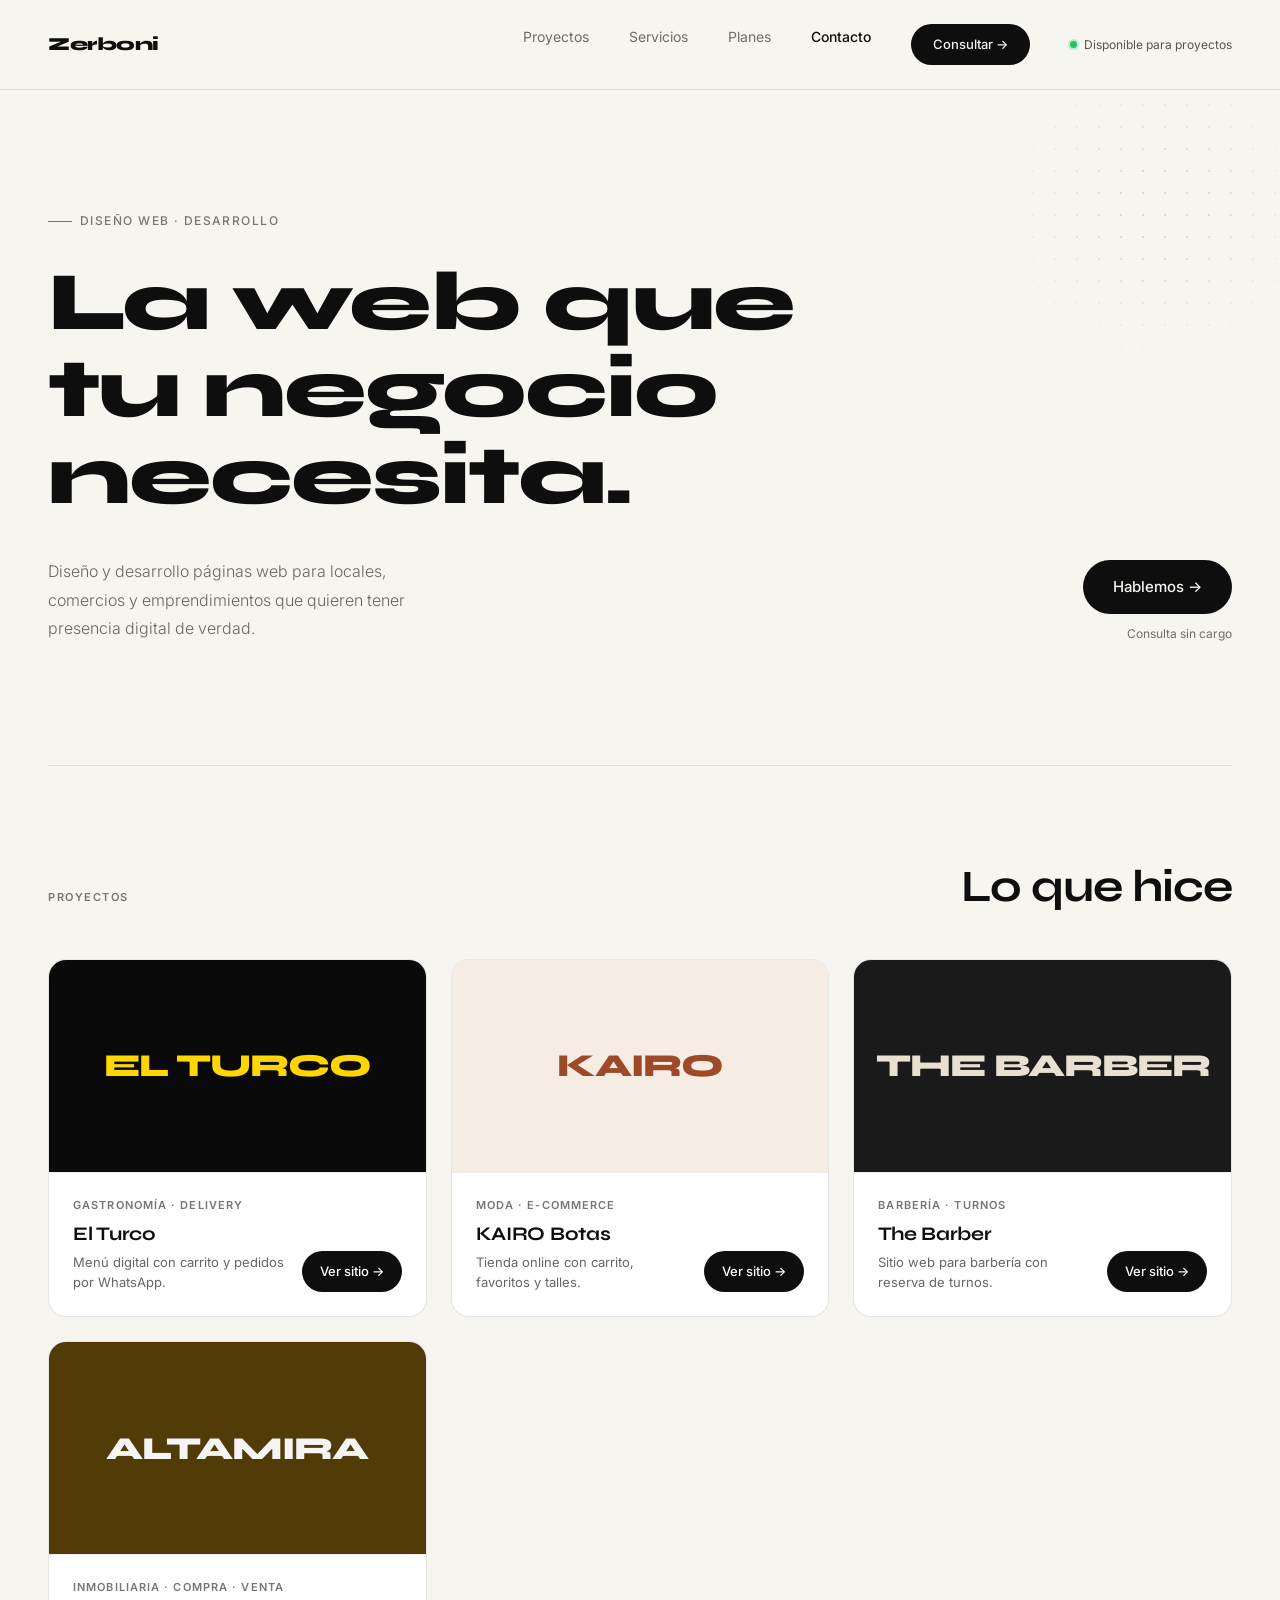
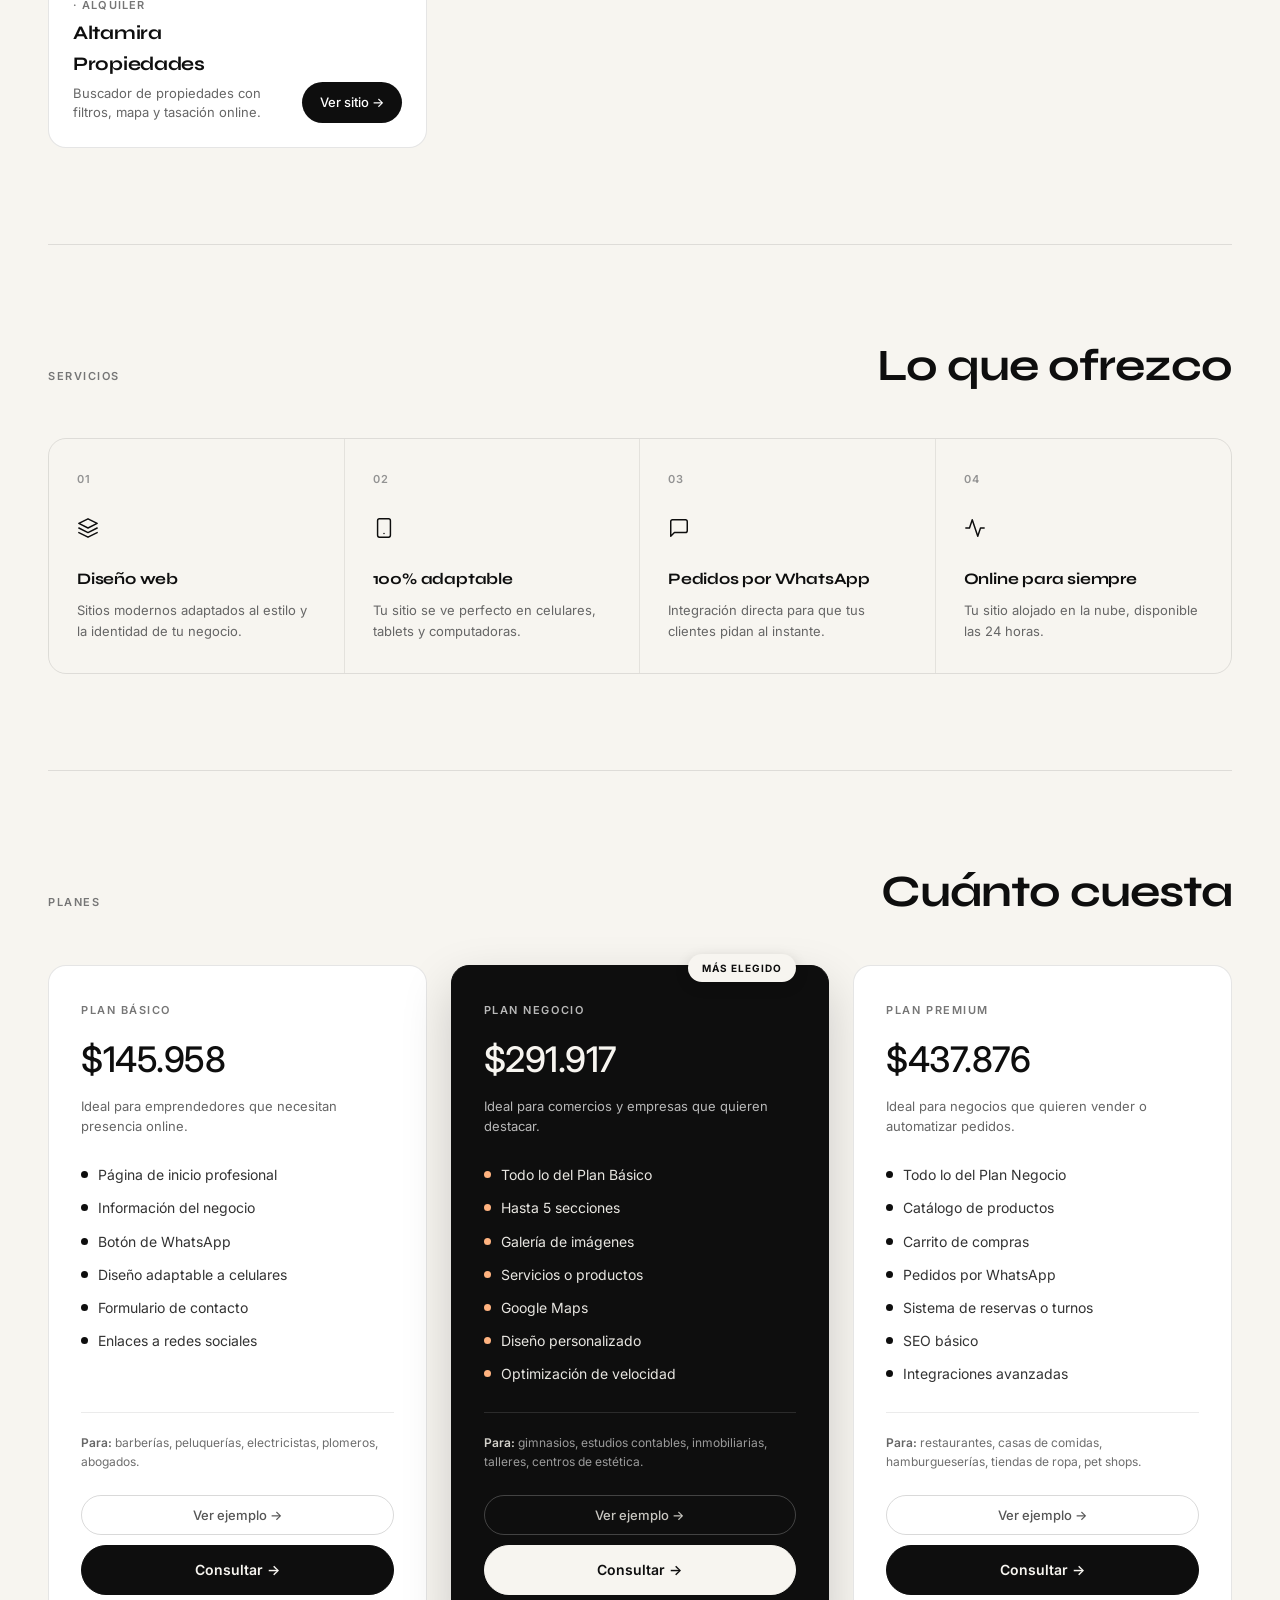
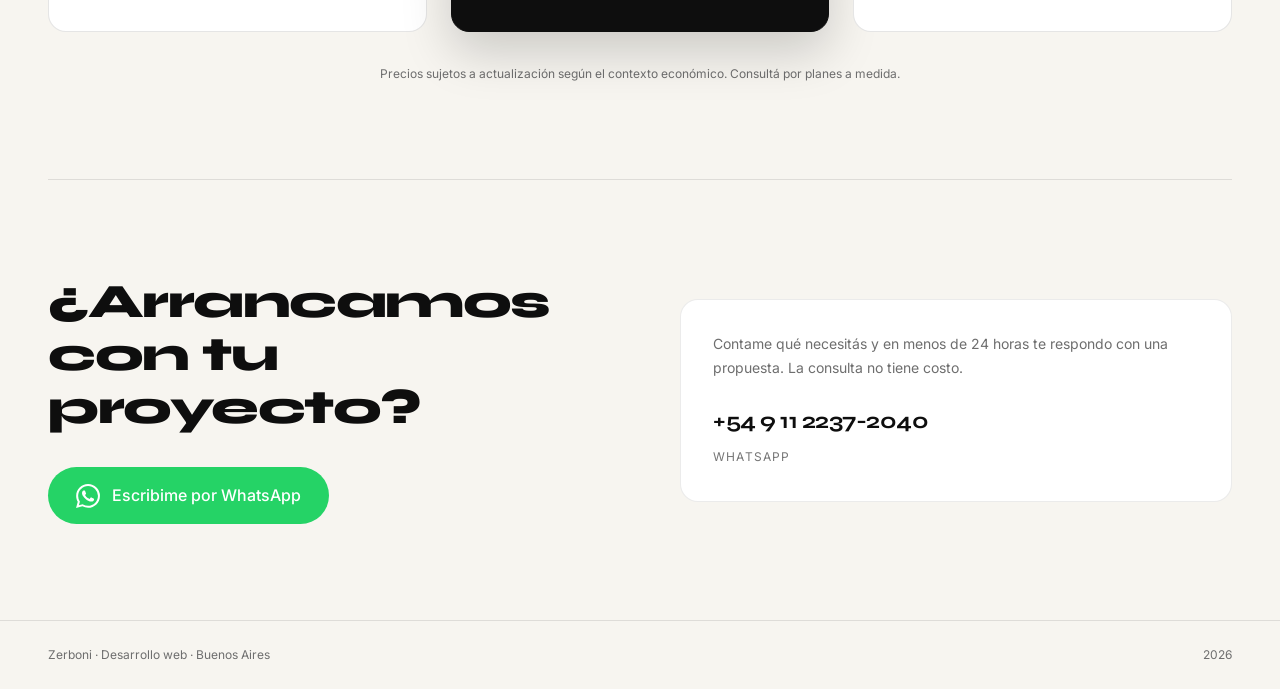
==== commit d711107d: "a ve" ====
--- a/index.html
+++ b/index.html
@@ -1,2141 +1,1648 @@
-<!DOCTYPE html>
-<html lang="es">
-<html lang="es" data-theme="light">
-<head>
-  <meta charset="UTF-8">
-  <meta name="viewport" content="width=device-width, initial-scale=1.0">
-  <meta name="theme-color" content="#f7f5f0">
-  <title>Zerboni · Desarrollo web</title>
-  <link rel="icon" type="image/svg+xml" href="data:image/svg+xml,%3Csvg xmlns='http://www.w3.org/2000/svg' viewBox='0 0 100 100'%3E%3Crect width='100' height='100' rx='20' fill='%230e0e0e'/%3E%3Ctext x='50' y='68' font-family='Georgia, serif' font-size='58' font-weight='700' fill='%23f7f5f0' text-anchor='middle'%3EZ%3C/text%3E%3C/svg%3E">
-  <meta name="description" content="Diseño y desarrollo páginas web para locales, comercios y emprendimientos del GBA. Sitios profesionales, rápidos y adaptados a celular. Consultá sin cargo.">
-  <meta name="author" content="Zerboni">
-  <link rel="canonical" href="https://paginas-webs.github.io/">
-
-  <!-- Open Graph -->
-  <meta name="theme-color" content="#1A1A1A">
-  <title>Altamira Propiedades · Compra, Venta y Alquiler de Inmuebles Premium</title>
-  <meta name="description" content="Altamira Propiedades — Compra, venta y alquiler de inmuebles premium en Argentina. Más de 20 años de experiencia. Tasaciones gratuitas.">
-  <meta property="og:type" content="website">
-  <meta property="og:url" content="https://paginas-webs.github.io/">
-  <meta property="og:title" content="Zerboni · Desarrollo web">
-  <meta property="og:description" content="Diseño y desarrollo páginas web para locales, comercios y emprendimientos del GBA. Sitios profesionales, rápidos y adaptados a celular. Consultá sin cargo.">
-  <meta property="og:image" content="https://paginas-webs.github.io/og-image.jpg">
-  <meta property="og:title" content="Altamira Propiedades · Bienes Raíces">
-  <meta property="og:description" content="Compra, venta y alquiler de inmuebles premium. Más de 20 años de experiencia.">
-  <meta property="og:image" content="https://images.unsplash.com/photo-1600596542815-ffad4c1539a9?w=1200&auto=format&fit=crop&q=80">
-  <meta property="og:locale" content="es_AR">
-
-  <!-- Twitter Card -->
-  <meta name="twitter:card" content="summary_large_image">
-  <meta name="twitter:title" content="Zerboni · Desarrollo web">
-  <meta name="twitter:description" content="Diseño y desarrollo páginas web para locales, comercios y emprendimientos del GBA. Sitios profesionales, rápidos y adaptados a celular. Consultá sin cargo.">
-  <meta name="twitter:image" content="https://paginas-webs.github.io/og-image.jpg">
-
-  <link rel="canonical" href="https://altamirapropiedades.com.ar/">
-  <script type="application/ld+json">{"@context":"https://schema.org","@type":"RealEstateAgent","name":"Altamira Propiedades","url":"https://altamirapropiedades.com.ar","telephone":"+541148000000","address":{"@type":"PostalAddress","streetAddress":"Av. Libertador 1234 Piso 8","addressLocality":"Buenos Aires","addressCountry":"AR"},"description":"Compra, venta y alquiler de inmuebles premium en Argentina."}</script>
-  <link rel="preconnect" href="https://fonts.googleapis.com">
-  <link rel="preconnect" href="https://fonts.gstatic.com" crossorigin>
-  <link href="https://fonts.googleapis.com/css2?family=Syne:wght@700;800&family=Inter:wght@300;400;500&display=swap" rel="stylesheet">
-  <link href="https://fonts.googleapis.com/css2?family=Playfair+Display:ital,wght@0,400;0,600;0,700;1,400;1,700&family=DM+Sans:wght@300;400;500;600&display=swap" rel="stylesheet">
-  <link rel="stylesheet" href="inmobiliaria.css">
-  <style>
-    * { margin: 0; padding: 0; box-sizing: border-box; }
-    html { scroll-behavior: smooth; }
-
-    body {
-      font-family: 'Inter', sans-serif;
-      background: #f7f5f0;
-      color: #0e0e0e;
-      line-height: 1.6;
-      overflow-x: hidden;
-    }
-
-    nav {
-      display: flex;
-      justify-content: space-between;
-      align-items: center;
-      padding: 1.5rem 3rem;
-      border-bottom: 1px solid rgba(0,0,0,0.1);
-      position: sticky;
-      top: 0;
-      background: rgba(247,245,240,0.95);
-      backdrop-filter: blur(12px);
-      z-index: 100;
-    }
-
-    .nav-disponible {
-      display: inline-flex;
-      align-items: center;
-      gap: 7px;
-      font-size: 12px;
-      color: #555;
-      font-weight: 400;
-    }
-    .nav-disponible::before {
-      content: '';
-      display: block;
-      width: 7px;
-      height: 7px;
-      border-radius: 50%;
-      background: #22c55e;
-      box-shadow: 0 0 0 2px rgba(34,197,94,0.25);
-      animation: pulse-dot 2s ease-in-out infinite;
-    }
-    @keyframes pulse-dot {
-      0%, 100% { box-shadow: 0 0 0 2px rgba(34,197,94,0.25); }
-      50%       { box-shadow: 0 0 0 5px rgba(34,197,94,0.1); }
-    }
-
-    .nav-logo {
-      font-family: 'Syne', sans-serif;
-      font-weight: 800;
-      font-size: 1.15rem;
-      letter-spacing: -0.5px;
-      text-decoration: none;
-      color: #0e0e0e;
-    }
-
-    .nav-links {
-      display: flex;
-      gap: 2.5rem;
-      list-style: none;
-    }
-
-    .nav-links a {
-      font-size: 14px;
-      color: #6e6e6e;
-      text-decoration: none;
-      font-weight: 400;
-      transition: color 0.2s;
-    }
-
-    .nav-links a:hover { color: #0e0e0e; }
-    .nav-links a.activo { color: #0e0e0e; font-weight: 500; }
-
-    .hero {
-      min-height: 75vh;
-      display: flex;
-      flex-direction: column;
-      justify-content: center;
-      padding: 0 3rem;
-      position: relative;
-      overflow: hidden;
-    }
-
-    .hero-grid-deco {
-      position: absolute;
-      top: -40px;
-      right: -40px;
-      width: 320px;
-      height: 320px;
-      background-image: radial-gradient(circle, rgba(14,14,14,0.14) 1.5px, transparent 1.5px);
-      background-size: 22px 22px;
-      mask-image: radial-gradient(circle at center, black, transparent 75%);
-      -webkit-mask-image: radial-gradient(circle at center, black, transparent 75%);
-      pointer-events: none;
-      z-index: 0;
-      animation: hero-grid-drift 90s linear infinite;
-    }
-
-    @keyframes hero-grid-drift {
-      from { background-position: 0 0; }
-      to   { background-position: 22px 22px; }
-    }
-
-    .hero-tag {
-      display: inline-flex;
-      align-items: center;
-      gap: 8px;
-      font-size: 12px;
-      font-weight: 500;
-      letter-spacing: 0.12em;
-      text-transform: uppercase;
-      color: #767676;
-      position: relative;
-      z-index: 1;
-      margin-bottom: 1.75rem;
-    }
-
-    .hero-tag::before {
-      content: '';
-      display: block;
-      width: 24px;
-      height: 1px;
-      background: #767676;
-    }
-
-    .hero h1 {
-      font-family: 'Syne', sans-serif;
-      font-size: clamp(2.8rem, 6.5vw, 6rem);
-      font-weight: 800;
-      line-height: 1.05;
-      letter-spacing: -2px;
-      max-width: 820px;
-      position: relative;
-      z-index: 1;
-      margin-bottom: 2.25rem;
-    }
-
-    .hero-bottom {
-      display: flex;
-      justify-content: space-between;
-      align-items: flex-end;
-      gap: 2rem;
-      flex-wrap: wrap;
-      position: relative;
-      z-index: 1;
-    }
-
-    .hero-desc {
-      font-size: 16px;
-      color: #666;
-      max-width: 400px;
-      font-weight: 300;
-      line-height: 1.8;
-    }
-
-    .hero-cta {
-      display: inline-flex;
-      align-items: center;
-      gap: 10px;
-      background: #0e0e0e;
-      color: #f7f5f0;
-      padding: 15px 30px;
-      border-radius: 100px;
-      font-size: 15px;
-      font-weight: 500;
-      text-decoration: none;
-      transition: opacity 0.2s, transform 0.2s;
-      white-space: nowrap;
-    }
-
-    .hero-cta:hover { opacity: 0.85; transform: translateY(-2px); }
-
-    .hero-cta-wrap {
-      display: flex;
-      flex-direction: column;
-      align-items: flex-end;
-      gap: 0.6rem;
-    }
-
-    .hero-cta-note {
-      font-size: 12px;
-      color: #6e6e6e;
-      white-space: nowrap;
-    }
-
-    .divider {
-      border: none;
-      border-top: 1px solid rgba(0,0,0,0.1);
-      margin: 0 3rem;
-    }
-
-    .section { padding: 6rem 3rem; scroll-margin-top: 80px; }
-
-    .section-header {
-      display: flex;
-      justify-content: space-between;
-      align-items: baseline;
-      margin-bottom: 3rem;
-      flex-wrap: wrap;
-      gap: 1rem;
-    }
-
-    .section-label {
-      font-size: 11px;
-      font-weight: 600;
-      letter-spacing: 0.14em;
-      text-transform: uppercase;
-      color: #767676;
-    }
-
-    .section-title {
-      font-family: 'Syne', sans-serif;
-      font-size: clamp(1.8rem, 3.5vw, 2.8rem);
-      font-weight: 700;
-      letter-spacing: -1px;
-      line-height: 1.1;
-    }
-
-    .proyectos-grid {
-      display: grid;
-      grid-template-columns: repeat(auto-fit, minmax(340px, 1fr));
-      gap: 1.5rem;
-    }
-
-    .proyecto-card {
-      border: 1px solid rgba(0,0,0,0.1);
-      border-radius: 18px;
-      overflow: hidden;
-      background: #fff;
-      display: flex;
-      flex-direction: column;
-      transition: transform 0.3s, box-shadow 0.3s;
-    }
-
-    .proyecto-card:hover {
-      transform: translateY(-5px);
-      box-shadow: 0 20px 60px rgba(0,0,0,0.08);
-    }
-
-    .proyecto-thumb {
-      width: 100%;
-      aspect-ratio: 16/9;
-      display: flex;
-      align-items: center;
-      justify-content: center;
-      font-family: 'Syne', sans-serif;
-      font-size: 2rem;
-      font-weight: 800;
-      letter-spacing: -1px;
-      position: relative;
-    }
-
-    .thumb-turco  { background: #0a0a0a; color: #FFD600; }
-    .thumb-botas  { background: #f5ede3; color: #9c4a28; }
-    .thumb-barber { background: #1a1a1a; color: #e8e0d0; }
-    .thumb-inmobiliaria {background: rgb(81, 59, 7); color: whitesmoke; }
-
-    .proyecto-info {
-      padding: 1.5rem;
-      border-top: 1px solid rgba(0,0,0,0.07);
-      display: flex;
-      justify-content: space-between;
-      align-items: flex-end;
-      gap: 1rem;
-    }
-
-    .proyecto-tipo {
-      font-size: 11px;
-      font-weight: 600;
-      text-transform: uppercase;
-      letter-spacing: 0.1em;
-      color: #767676;
-      margin-bottom: 4px;
-    }
-
-    .proyecto-nombre {
-      font-family: 'Syne', sans-serif;
-      font-size: 1.2rem;
-      font-weight: 700;
-      letter-spacing: -0.3px;
-      margin-bottom: 4px;
-    }
-
-    .proyecto-desc {
-      font-size: 13px;
-      color: #666;
-      line-height: 1.5;
-    }
-
-    .proyecto-btn {
-      display: inline-flex;
-      align-items: center;
-      gap: 6px;
-      background: #0e0e0e;
-      color: #fff;
-      font-size: 13px;
-      font-weight: 500;
-      padding: 10px 18px;
-      border-radius: 100px;
-      border: none;
-      cursor: pointer;
-      text-decoration: none;
-      white-space: nowrap;
-      transition: opacity 0.2s;
-      flex-shrink: 0;
-    }
-
-    .proyecto-btn:hover { opacity: 0.75; }
-
-    .servicios-grid {
-      display: grid;
-      grid-template-columns: repeat(auto-fit, minmax(220px, 1fr));
-      border: 1px solid rgba(0,0,0,0.1);
-      border-radius: 18px;
-      overflow: hidden;
-    }
-
-    .servicio-item {
-      padding: 2rem 1.75rem;
-      border-right: 1px solid rgba(0,0,0,0.08);
-      transition: background 0.2s;
-    }
-
-    .servicio-item:last-child { border-right: none; }
-    .servicio-item:hover { background: rgba(0,0,0,0.02); }
-
-    .servicio-num {
-      font-size: 11px;
-      font-weight: 600;
-      color: #939393;
-      letter-spacing: 0.1em;
-      margin-bottom: 1.25rem;
-    }
-
-    .servicio-icon {
-      font-size: 26px;
-      margin-bottom: 1rem;
-      display: block;
-      transition: transform 0.3s ease;
-    }
-
-    .servicio-item:hover .servicio-icon {
-      transform: translateY(-3px) rotate(-4deg);
-    }
-
-    .servicio-item h3 {
-      font-family: 'Syne', sans-serif;
-      font-size: 1rem;
-      font-weight: 700;
-      margin-bottom: 0.5rem;
-      letter-spacing: -0.2px;
-    }
-
-    .servicio-item p {
-      font-size: 13px;
-      color: #666;
-      line-height: 1.6;
-    }
-
-    .planes-grid {
-      display: grid;
-      grid-template-columns: repeat(auto-fit, minmax(300px, 1fr));
-      gap: 1.5rem;
-      align-items: stretch;
-    }
-
-    .plan-card {
-      border: 1px solid rgba(0,0,0,0.1);
-      border-radius: 18px;
-      background: #fff;
-      padding: 2.25rem 2rem;
-      display: flex;
-      flex-direction: column;
-      transition: transform 0.3s, box-shadow 0.3s, border-color 0.3s;
-      position: relative;
-    }
-
-    .plan-card:hover {
-      transform: translateY(-5px);
-      box-shadow: 0 20px 60px rgba(0,0,0,0.08);
-    }
-
-    .plan-card.destacado {
-      border-color: #0e0e0e;
-      background: #0e0e0e;
-      box-shadow: 0 20px 50px rgba(0,0,0,0.18);
-      transform: translateY(-6px);
-    }
-
-    .plan-card.destacado:hover {
-      transform: translateY(-10px);
-      box-shadow: 0 24px 60px rgba(0,0,0,0.22);
-    }
-
-    .plan-tag {
-      position: absolute;
-      top: -12px;
-      right: 2rem;
-      background: #f7f5f0;
-      color: #0e0e0e;
-      font-size: 10px;
-      font-weight: 700;
-      letter-spacing: 0.1em;
-      text-transform: uppercase;
-      padding: 6px 14px;
-      border-radius: 100px;
-      box-shadow: 0 4px 14px rgba(0,0,0,0.15);
-    }
-
-    .plan-nombre {
-      font-size: 11px;
-      font-weight: 600;
-      letter-spacing: 0.14em;
-      text-transform: uppercase;
-      color: #767676;
-      margin-bottom: 0.75rem;
-    }
-
-    .plan-card.destacado .plan-nombre { color: #b8b8b8; }
-
-    .plan-precio {
-      font-family: 'Inter', sans-serif;
-      font-size: 2.2rem;
-      font-weight: 500;
-      letter-spacing: -0.5px;
-      margin-bottom: 0.5rem;
-      color: #0e0e0e;
-      display: inline-block;
-      transition: transform 0.25s ease, color 0.25s ease;
-    }
-
-    .plan-card:hover .plan-precio {
-      transform: scale(1.05);
-      color: #c0673a;
-    }
-
-    .plan-card.destacado .plan-precio { color: #f7f5f0; }
-    .plan-card.destacado:hover .plan-precio { color: #ffb380; }
-
-    .plan-objetivo {
-      font-size: 13px;
-      color: #666;
-      margin-bottom: 1.75rem;
-      line-height: 1.6;
-      min-height: 40px;
-    }
-
-    .plan-card.destacado .plan-objetivo { color: #b8b8b8; }
-
-    .plan-features {
-      list-style: none;
-      display: flex;
-      flex-direction: column;
-      gap: 0.85rem;
-      margin-bottom: 1.75rem;
-      flex-grow: 1;
-    }
-
-    .plan-features li {
-      font-size: 14px;
-      color: #333;
-      display: flex;
-      align-items: flex-start;
-      gap: 10px;
-      line-height: 1.4;
-    }
-
-    .plan-card.destacado .plan-features li { color: #e8e6e1; }
-
-    .plan-features li::before {
-      content: '';
-      display: block;
-      width: 7px;
-      height: 7px;
-      border-radius: 50%;
-      background: #0e0e0e;
-      margin-top: 6px;
-      flex-shrink: 0;
-    }
-
-    .plan-card.destacado .plan-features li::before { background: #ffb380; }
-
-    .plan-ejemplos {
-      font-size: 12px;
-      color: #6e6e6e;
-      border-top: 1px solid rgba(0,0,0,0.08);
-      padding-top: 1.25rem;
-      margin-bottom: 1.5rem;
-      line-height: 1.6;
-    }
-
-    .plan-ejemplos strong {
-      color: #666;
-      font-weight: 600;
-    }
-
-    .plan-card.destacado .plan-ejemplos {
-      color: #9b9b9b;
-      border-top-color: rgba(255,255,255,0.12);
-    }
-    .plan-card.destacado .plan-ejemplos strong { color: #d4d2cc; }
-
-    .plan-btn {
-      display: inline-flex;
-      align-items: center;
-      justify-content: center;
-      gap: 8px;
-      background: #0e0e0e;
-      color: #f7f5f0;
-      border: 1px solid #0e0e0e;
-      font-size: 14px;
-      font-weight: 600;
-      padding: 13px 20px;
-      border-radius: 100px;
-      text-decoration: none;
-      transition: opacity 0.2s, transform 0.2s;
-    }
-
-    .plan-card.destacado .plan-btn {
-      background: #f7f5f0;
-      color: #0e0e0e;
-      border-color: #f7f5f0;
-    }
-
-    .plan-btn:hover { opacity: 0.85; transform: translateY(-1px); }
-
-    .planes-nota {
-      font-size: 12px;
-      color: #6e6e6e;
-      margin-top: 2rem;
-      text-align: center;
-    }
-
-    .modal-overlay {
-      display: none;
-      position: fixed;
-      inset: 0;
-      background: rgba(0,0,0,0.55);
-      z-index: 1000;
-      align-items: center;
-      justify-content: center;
-      padding: 1.5rem;
-      backdrop-filter: blur(4px);
-    }
-    .modal-overlay.open { display: flex; }
-    .modal-box {
-      background: #f7f5f0;
-      border-radius: 20px;
-      width: 100%;
-      max-width: 860px;
-      max-height: 88vh;
-      display: flex;
-      flex-direction: column;
-      overflow: hidden;
-      box-shadow: 0 30px 80px rgba(0,0,0,0.2);
-      animation: modalIn 0.28s ease;
-    }
-    @keyframes modalIn {
-      from { opacity: 0; transform: translateY(18px) scale(0.97); }
-      to   { opacity: 1; transform: translateY(0) scale(1); }
-    }
-    .modal-header {
-      display: flex;
-      align-items: center;
-      justify-content: space-between;
-      padding: 1rem 1.5rem;
-      border-bottom: 1px solid rgba(0,0,0,0.08);
-      flex-shrink: 0;
-    }
-    .modal-header-left { display: flex; align-items: center; gap: 10px; }
-    .modal-dots { display: flex; gap: 6px; }
-    .modal-dots span:nth-child(1) { background: #ff5f57; }
-    .modal-dots span:nth-child(2) { background: #febc2e; }
-    .modal-dots span:nth-child(3) { background: #28c840; }
-    .modal-plan-label { font-size: 11px; font-weight: 600; letter-spacing: 0.12em; text-transform: uppercase; color: #767676; }
-    .modal-close { background: none; border: none; cursor: pointer; font-size: 22px; color: #6e6e6e; line-height: 1; padding: 4px 8px; border-radius: 8px; transition: background 0.2s, color 0.2s; }
-    .modal-close:hover { background: rgba(0,0,0,0.06); color: #0e0e0e; }
-    .modal-body { overflow-y: auto; flex: 1; }
-
-    /* Demo pages */
-    .demo-page { font-family: 'Inter', sans-serif; color: #0e0e0e; }
-    .demo-nav { display: flex; align-items: center; justify-content: space-between; padding: 1rem 2rem; background: #fff; border-bottom: 1px solid rgba(0,0,0,0.07); position: sticky; top: 0; z-index: 10; }
-    .demo-nav-logo { font-weight: 800; font-size: 15px; letter-spacing: -0.3px; }
-    .demo-nav-links { display: flex; gap: 1.5rem; list-style: none; }
-    .demo-nav-links a { font-size: 12px; color: #555; text-decoration: none; }
-    .demo-nav-cta { font-size: 12px; font-weight: 600; background: #0e0e0e; color: #fff; padding: 8px 16px; border-radius: 100px; text-decoration: none; }
-    .demo-hero { padding: 3.5rem 2rem; background: #0e0e0e; color: #f7f5f0; text-align: center; }
-    .demo-hero-tag { font-size: 10px; letter-spacing: 0.16em; text-transform: uppercase; opacity: 0.5; margin-bottom: 1rem; }
-    .demo-hero h2 { font-family: 'Syne', sans-serif; font-size: clamp(1.8rem, 5vw, 2.6rem); font-weight: 800; letter-spacing: -1px; margin-bottom: 1rem; line-height: 1.1; }
-    .demo-hero p { font-size: 13px; opacity: 0.65; max-width: 400px; margin: 0 auto 1.5rem; line-height: 1.7; }
-    .demo-hero-btn { display: inline-block; background: #f7f5f0; color: #0e0e0e; font-size: 13px; font-weight: 600; padding: 12px 24px; border-radius: 100px; text-decoration: none; }
-    .demo-section { padding: 2rem 2rem; border-bottom: 1px solid rgba(0,0,0,0.07); }
-    .demo-section:last-child { border-bottom: none; }
-    .demo-section-label { font-size: 10px; font-weight: 600; letter-spacing: 0.14em; text-transform: uppercase; color: #999; margin-bottom: 0.4rem; }
-    .demo-section h2 { font-family: 'Syne', sans-serif; font-size: 1.35rem; font-weight: 800; margin-bottom: 1rem; letter-spacing: -0.3px; }
-    .demo-section p { font-size: 13px; color: #555; line-height: 1.7; }
-    .demo-info-grid { display: grid; grid-template-columns: 1fr 1fr; gap: 0.75rem; margin-top: 1rem; }
-    .demo-info-item { background: #fff; border-radius: 12px; padding: 1rem 1.1rem; border: 1px solid rgba(0,0,0,0.07); }
-    .demo-info-item strong { font-size: 12px; display: block; margin-bottom: 3px; }
-    .demo-info-item span { font-size: 12px; color: #666; }
-    .demo-wa-btn { display: inline-flex; align-items: center; gap: 8px; background: #25d366; color: #fff; font-size: 13px; font-weight: 600; padding: 12px 22px; border-radius: 100px; text-decoration: none; margin-top: 1rem; }
-    .demo-form { margin-top: 1rem; display: flex; flex-direction: column; gap: 0.65rem; }
-    .demo-form-note { display: inline-flex; align-items: center; gap: 6px; font-size: 11px; color: #b08a3e; background: #fdf6e8; border: 1px solid rgba(176,138,62,0.25); border-radius: 8px; padding: 7px 10px; margin-bottom: 0.4rem; width: fit-content; }
-    .demo-input { background: #fff; border: 1px solid rgba(0,0,0,0.1); border-radius: 10px; padding: 11px 14px; font-size: 13px; color: #333; width: 100%; box-sizing: border-box; }
-    .demo-submit { background: #0e0e0e; color: #fff; border: none; border-radius: 100px; padding: 13px; font-size: 13px; font-weight: 600; cursor: pointer; width: 100%; }
-    .demo-social { display: flex; gap: 0.65rem; margin-top: 1rem; flex-wrap: wrap; }
-    .demo-social a { font-size: 12px; color: #555; background: #fff; border: 1px solid rgba(0,0,0,0.1); padding: 7px 14px; border-radius: 100px; text-decoration: none; }
-    .demo-gallery { display: grid; grid-template-columns: repeat(3,1fr); gap: 0.65rem; margin-top: 1rem; }
-    .demo-gallery-item { border-radius: 10px; aspect-ratio: 4/3; background: #e8e5df; display: flex; align-items: center; justify-content: center; font-size: 11px; color: #aaa; }
-    .demo-services-grid { display: grid; grid-template-columns: 1fr 1fr; gap: 0.65rem; margin-top: 1rem; }
-    .demo-service-item { background: #fff; border-radius: 12px; padding: 1rem 1.1rem; border: 1px solid rgba(0,0,0,0.07); }
-    .demo-service-item strong { font-size: 13px; display: block; margin-bottom: 3px; }
-    .demo-service-item span { font-size: 12px; color: #666; }
-    .demo-map { background: #e8e5df; border-radius: 12px; height: 110px; display: flex; align-items: center; justify-content: center; font-size: 12px; color: #aaa; margin-top: 1rem; }
-    .demo-catalog-grid { display: grid; grid-template-columns: repeat(3,1fr); gap: 0.65rem; margin-top: 1rem; }
-    .demo-product { background: #fff; border-radius: 12px; overflow: hidden; border: 1px solid rgba(0,0,0,0.07); }
-    .demo-product-img { background: #e8e5df; height: 75px; display: flex; align-items: center; justify-content: center; font-size: 11px; color: #aaa; }
-    .demo-product-info { padding: 0.65rem; }
-    .demo-product-info strong { font-size: 12px; display: block; }
-    .demo-product-info span { font-size: 11px; color: #6e6e6e; }
-    .demo-product-btn { display: block; margin: 0.4rem 0.65rem 0.65rem; background: #0e0e0e; color: #fff; font-size: 11px; font-weight: 600; padding: 7px 0; border-radius: 8px; text-align: center; text-decoration: none; }
-    .demo-cart { background: #fff; border-radius: 12px; padding: 1rem 1.1rem; border: 1px solid rgba(0,0,0,0.07); margin-top: 1rem; }
-    .demo-cart p { font-size: 12px; color: #aaa; text-transform: uppercase; letter-spacing: 0.08em; font-weight: 600; margin-bottom: 0.65rem; }
-    .demo-cart-item { display: flex; justify-content: space-between; align-items: center; padding: 0.5rem 0; border-bottom: 1px solid rgba(0,0,0,0.06); font-size: 13px; }
-    .demo-cart-total { display: flex; justify-content: space-between; font-size: 14px; font-weight: 700; padding-top: 0.65rem; margin-top: 0.15rem; }
-    .demo-booking { background: #fff; border-radius: 12px; padding: 1rem 1.1rem; border: 1px solid rgba(0,0,0,0.07); margin-top: 1rem; }
-    .demo-booking-label { font-size: 11px; color: #aaa; margin-bottom: 0.5rem; font-weight: 600; letter-spacing: 0.08em; text-transform: uppercase; }
-    .demo-booking-slots { display: flex; flex-wrap: wrap; gap: 0.5rem; margin-bottom: 1rem; }
-    .demo-slot { background: #f7f5f0; border: 1px solid rgba(0,0,0,0.1); border-radius: 8px; padding: 6px 14px; font-size: 12px; cursor: pointer; }
-    .demo-slot.selected { background: #0e0e0e; color: #fff; border-color: #0e0e0e; }
-
-    .plan-preview-btn {
-      display: inline-flex;
-      align-items: center;
-      justify-content: center;
-      gap: 6px;
-      background: transparent;
-      color: #555;
-      border: 1px solid rgba(0,0,0,0.15);
-      font-size: 13px;
-      font-weight: 500;
-      padding: 11px 20px;
-      border-radius: 100px;
-      cursor: pointer;
-      width: 100%;
-      margin-bottom: 0.6rem;
-      transition: background 0.2s, border-color 0.2s, color 0.2s;
-      font-family: 'Inter', sans-serif;
-    }
-    .plan-preview-btn:hover { background: rgba(0,0,0,0.04); border-color: rgba(0,0,0,0.3); color: #0e0e0e; }
-
-    .plan-card.destacado .plan-preview-btn {
-      color: #c9c7c1;
-      border-color: rgba(255,255,255,0.22);
-    }
-    .plan-card.destacado .plan-preview-btn:hover {
-      background: rgba(255,255,255,0.08);
-      border-color: rgba(255,255,255,0.4);
-      color: #f7f5f0;
-    }
-
-    .contacto-section {
-      padding: 6rem 3rem;
-      display: grid;
-      grid-template-columns: 1fr 1fr;
-      gap: 5rem;
-      align-items: center;
-      scroll-margin-top: 80px;
-    }
-
-    .contacto-left h2 {
-      font-family: 'Syne', sans-serif;
-      font-size: clamp(2rem, 4vw, 3rem);
-      font-weight: 800;
-      letter-spacing: -1.5px;
-      line-height: 1.1;
-      margin-bottom: 2rem;
-      color: #0e0e0e;
-    }
-
-    .wsp-btn {
-      display: inline-flex;
-      align-items: center;
-      gap: 12px;
-      background: #25D366;
-      color: #fff;
-      padding: 16px 28px;
-      border-radius: 100px;
-      font-size: 16px;
-      font-weight: 500;
-      text-decoration: none;
-      transition: opacity 0.2s, transform 0.2s;
-    }
-
-    .wsp-btn:hover { opacity: 0.9; transform: translateY(-2px); }
-
-    .wsp-icon {
-      width: 24px;
-      height: 24px;
-      fill: #fff;
-      flex-shrink: 0;
-    }
-
-    .contacto-right {
-      background: #fff;
-      border: 1px solid rgba(0,0,0,0.08);
-      border-radius: 18px;
-      padding: 2rem;
-    }
-
-    .contacto-right p {
-      font-size: 14px;
-      color: #6e6e6e;
-      line-height: 1.7;
-      margin-bottom: 1.5rem;
-    }
-
-    .contacto-right .num {
-      font-family: 'Syne', sans-serif;
-      font-size: 1.4rem;
-      font-weight: 700;
-      color: #0e0e0e;
-      letter-spacing: -0.5px;
-      margin-bottom: 0.25rem;
-      display: block;
-    }
-
-    .contacto-right .num-label {
-      font-size: 12px;
-      color: #767676;
-      text-transform: uppercase;
-      letter-spacing: 0.1em;
-    }
-
-    footer {
-      border-top: 1px solid rgba(0,0,0,0.1);
-      padding: 1.5rem 3rem;
-      display: flex;
-      justify-content: space-between;
-      align-items: center;
-      font-size: 12px;
-      color: #6e6e6e;
-      flex-wrap: wrap;
-      gap: 0.5rem;
-    }
-
-    .js-ready .fade-up {
-      opacity: 0;
-      transform: translateY(24px);
-      transition: opacity 0.55s ease, transform 0.55s ease;
-    }
-    .js-ready .fade-up.visible { opacity: 1; transform: translateY(0); }
-
-    @media (max-width: 768px) {
-      nav { padding: 1.25rem 1.5rem; }
-      .hero { padding: 4rem 1.5rem; min-height: 80vh; }
-      .section { padding: 4rem 1.5rem; }
-      .divider { margin: 0 1.5rem; }
-      .contacto-section { grid-template-columns: 1fr; padding: 4rem 1.5rem; gap: 2.5rem; }
-      footer { padding: 1.25rem 1.5rem; }
-      .servicios-grid { grid-template-columns: 1fr 1fr; border-radius: 14px; }
-      .servicio-item:nth-child(1),
-      .servicio-item:nth-child(2) { border-bottom: 1px solid rgba(0,0,0,0.08); }
-      .servicio-item:nth-child(2) { border-right: none; }
-      .servicio-item:nth-child(3) { border-right: 1px solid rgba(0,0,0,0.08); }
-      .proyectos-grid { grid-template-columns: 1fr; }
-      .planes-grid { grid-template-columns: 1fr; }
-      .plan-card.destacado { transform: none; }
-    }
-
-    .wa-toast {
-      position: fixed;
-      bottom: 28px;
-      left: 50%;
-      transform: translateX(-50%) translateY(12px);
-      background: #0e0e0e;
-      color: #f7f5f0;
-      padding: 12px 22px;
-      border-radius: 100px;
-      font-family: 'Inter', sans-serif;
-      font-size: 13px;
-      font-weight: 500;
-      display: inline-flex;
-      align-items: center;
-      gap: 10px;
-      box-shadow: 0 12px 32px rgba(0,0,0,0.25);
-      opacity: 0;
-      pointer-events: none;
-      transition: opacity 0.25s ease, transform 0.25s ease;
-      z-index: 2000;
-      white-space: nowrap;
-    }
-    .wa-toast.show {
-      opacity: 1;
-      transform: translateX(-50%) translateY(0);
-    }
-    .wa-toast-spinner {
-      width: 13px;
-      height: 13px;
-      border-radius: 50%;
-      border: 2px solid rgba(247,245,240,0.3);
-      border-top-color: #f7f5f0;
-      animation: wa-spin 0.7s linear infinite;
-      flex-shrink: 0;
-    }
-    @keyframes wa-spin { to { transform: rotate(360deg); } }
-
-    @media (max-width: 500px) {
-      .nav-links { display: none; }
-      .nav-disponible span { display: none; }
-      .hero h1 { letter-spacing: -1.5px; }
-      .proyectos-grid { grid-template-columns: 1fr; }
-      .servicios-grid { grid-template-columns: 1fr; }
-      .servicio-item { border-right: none !important; border-bottom: 1px solid rgba(0,0,0,0.08) !important; }
-      .servicio-item:last-child { border-bottom: none !important; }
-      .planes-grid { grid-template-columns: 1fr; }
-      .plan-card.destacado,
-      .plan-card.destacado:hover { transform: none; }
-      .plan-tag { font-size: 11px; padding: 7px 16px; top: -13px; }
-    }
-
-    @media (prefers-reduced-motion: reduce) {
-      .nav-disponible::before { animation: none; }
-      .modal-box { animation: none; }
-      .wa-toast-spinner { animation: none; border-top-color: rgba(247,245,240,0.3); }
-      .hero-grid-deco { animation: none; }
-      * { scroll-behavior: auto !important; }
-    }
-  /* ══ HERO SLIDER + REVEAL ══ */
-  .hero{min-height:92vh;display:flex;flex-direction:column;justify-content:flex-end;padding:0 4rem 5rem;position:relative;overflow:hidden;background:#1A1A1A}
-  .hero-slides{position:absolute;inset:0;z-index:0}
-  .hero-slide{position:absolute;inset:0;opacity:0;transition:opacity 1.2s ease;background-size:cover;background-position:center}
-  .hero-slide.activo{opacity:1}
-  .hero-slide::after{content:'';position:absolute;inset:0;background:linear-gradient(to bottom,rgba(26,26,26,0.25) 0%,rgba(26,26,26,0.7) 60%,rgba(26,26,26,0.97) 100%)}
-  .hero-dots{position:absolute;top:2rem;right:4rem;display:flex;gap:8px;z-index:2}
-  .hero-dot{width:7px;height:7px;border-radius:50%;background:rgba(255,255,255,0.35);border:none;cursor:pointer;transition:background var(--trans),transform var(--trans);padding:0}
-  .hero-dot.activo{background:var(--dorado);transform:scale(1.3)}
-
-  /* reveal por línea */
-  .hero-reveal{position:relative;z-index:1;overflow:hidden;margin-bottom:0}
-  .hero-reveal-inner{transform:translateY(110%);transition:transform .75s cubic-bezier(.16,1,.3,1)}
-  .hero-reveal.visible .hero-reveal-inner{transform:translateY(0)}
-  .hero h1{font-family:'Playfair Display',serif;font-size:clamp(3rem,6.5vw,6.5rem);font-weight:700;line-height:1;letter-spacing:-2px;color:#F5F4F0;max-width:800px;margin-bottom:0}
-  .hero h1 em{font-style:italic;color:var(--dorado-claro)}
-  .hero-eyebrow-wrap{position:relative;z-index:1;margin-bottom:1.5rem}
-  .hero-eyebrow{display:inline-flex;align-items:center;gap:10px;font-size:11px;font-weight:600;letter-spacing:0.2em;text-transform:uppercase;color:var(--dorado)}
-  .hero-eyebrow::before{content:'';display:block;width:32px;height:1px;background:var(--dorado)}
-  .hero-sub-wrap{position:relative;z-index:1;margin-top:1.5rem;margin-bottom:3.5rem}
-  .hero-sub{font-size:16px;font-weight:300;color:rgba(250,250,248,0.65);max-width:420px;line-height:1.8}
-  .hero-search{position:relative;z-index:1;display:flex;background:var(--blanco);border-radius:var(--radio-lg);overflow:hidden;max-width:820px;box-shadow:0 24px 64px rgba(0,0,0,0.35)}
-  .search-group{display:flex;flex-direction:column;padding:1rem 1.5rem;flex:1;border-right:1px solid var(--gris-borde);min-width:0}
-  .search-label{font-size:10px;font-weight:600;letter-spacing:0.18em;text-transform:uppercase;color:var(--gris);margin-bottom:4px}
-  .search-group select,.search-group input{border:none;outline:none;background:transparent;font-family:'DM Sans',sans-serif;font-size:14px;font-weight:500;color:var(--negro);width:100%;appearance:none}
-  .hero-search-btn{display:flex;align-items:center;gap:10px;background:var(--dorado);color:#1A1A1A;border:none;padding:0 2rem;font-family:'DM Sans',sans-serif;font-size:14px;font-weight:600;cursor:pointer;white-space:nowrap;transition:background var(--trans);flex-shrink:0}
-  .hero-search-btn:hover{background:#b8934a}
-
-  /* ══ CALC HIPOTECARIA ══ */
-  .calc-section{padding:1.5rem 2.5rem;border-top:1px solid var(--gris-borde);background:var(--fondo2)}
-  .calc-titulo{font-size:12px;font-weight:600;letter-spacing:0.12em;text-transform:uppercase;color:var(--gris);margin-bottom:1rem}
-  .calc-row{display:grid;grid-template-columns:1fr 1fr 1fr auto;gap:.75rem;align-items:end}
-  .calc-group{display:flex;flex-direction:column;gap:5px}
-  .calc-group label{font-size:10px;font-weight:600;letter-spacing:0.14em;text-transform:uppercase;color:var(--gris)}
-  .calc-group input,.calc-group select{border:1px solid var(--gris-borde);border-radius:8px;padding:10px 12px;font-family:'DM Sans',sans-serif;font-size:13px;color:var(--negro);background:var(--card-bg);outline:none;appearance:none;transition:border-color var(--trans)}
-  .calc-group input:focus,.calc-group select:focus{border-color:var(--dorado)}
-  .calc-btn{background:var(--negro);color:var(--blanco);border:none;border-radius:8px;padding:10px 18px;font-family:'DM Sans',sans-serif;font-size:13px;font-weight:600;cursor:pointer;transition:background var(--trans);white-space:nowrap}
-  .calc-btn:hover{background:var(--dorado);color:#1A1A1A}
-  .calc-resultado{margin-top:1rem;display:none;gap:1.5rem;flex-wrap:wrap}
-  .calc-resultado.visible{display:flex}
-  .calc-dato{background:var(--card-bg);border:1px solid var(--gris-borde);border-radius:10px;padding:.75rem 1.25rem;display:flex;flex-direction:column;gap:3px}
-  .calc-dato-val{font-family:'Playfair Display',serif;font-size:1.2rem;font-weight:700;color:var(--negro)}
-  .calc-dato-lbl{font-size:10px;font-weight:600;letter-spacing:0.1em;text-transform:uppercase;color:var(--gris)}
-  </style>
-
-  <script type="application/ld+json">
-  {
-    "@context": "https://schema.org",
-    "@type": "ProfessionalService",
-    "name": "Zerboni · Desarrollo web",
-    "description": "Diseño y desarrollo de páginas web para locales, comercios y emprendimientos del GBA. Sitios profesionales, rápidos y adaptados a celular.",
-    "url": "https://paginas-webs.github.io/",
-    "areaServed": {
-      "@type": "Place",
-      "name": "GBA zona oeste y sur, Buenos Aires, Argentina"
-    },
-    "address": {
-      "@type": "PostalAddress",
-      "addressRegion": "Buenos Aires",
-      "addressCountry": "AR"
-    }
-  }
-  </script>
-</head>
-<body>
-
-<!-- NAV -->
-<nav>
-  <a href="#inicio" class="nav-logo" aria-label="Ir al inicio">Zerboni</a>
-  <a href="inmobiliaria.html" class="nav-logo">
-    <span class="nav-logo-name">Altamira</span>
-    <span class="nav-logo-tag">Propiedades</span>
-  </a>
-  <ul class="nav-links">
-    <li><a href="#proyectos">Proyectos</a></li>
-    <li><a href="#propiedades" class="activo">Propiedades</a></li>
-    <li><a href="#servicios">Servicios</a></li>
-    <li><a href="#planes">Planes</a></li>
-    <li><a href="#contacto">Contacto</a></li>
-    <li><a href="blog.html">Blog</a></li>
-    <li><a href="#nosotros">Nosotros</a></li>
-    <li><a href="#contacto" class="nav-cta">Consultar →</a></li>
-  </ul>
-  <span class="nav-disponible"><span>Disponible para proyectos</span></span>
-  <button class="dark-toggle" id="darkToggle" aria-label="Cambiar tema">🌙</button>
-  <button class="nav-ham" id="navHam" aria-label="Abrir menú" aria-expanded="false">
-    <span></span><span></span><span></span>
-  </button>
-</nav>
-
-<section class="hero" id="inicio">
-  <div class="hero-grid-deco" aria-hidden="true"></div>
-  <p class="hero-tag">Diseño web · Desarrollo</p>
-  <h1>La web que tu negocio necesita.</h1>
-  <div class="hero-bottom">
-    <p class="hero-desc">Diseño y desarrollo páginas web para locales, comercios y emprendimientos que quieren tener presencia digital de verdad.</p>
-    <div class="hero-cta-wrap">
-      <a href="https://wa.me/5491122372040?text=Hola%20Zerboni!%20Estaba%20interesado%20en%20una%20p%C3%A1gina%20web%20para%20mi%20negocio" class="hero-cta" target="_blank" rel="noopener noreferrer">Hablemos →</a>
-      <span class="hero-cta-note">Consulta sin cargo</span>
-    </div>
-  </div>
-</section>
-<div class="nav-mobile-overlay" id="navMobile" aria-hidden="true">
-  <a href="#propiedades" onclick="cerrarMenu()">Propiedades</a>
-  <a href="#servicios" onclick="cerrarMenu()">Servicios</a>
-  <a href="blog.html" onclick="cerrarMenu()">Blog</a>
-  <a href="#nosotros" onclick="cerrarMenu()">Nosotros</a>
-  <a href="#contacto" class="nav-mobile-cta" onclick="cerrarMenu()">Consultar →</a>
-</div>
-
-<hr class="divider">
-<!-- HERO con slider -->
-<section class="hero" aria-label="Inicio">
-  <div class="hero-slides" id="heroSlides" aria-hidden="true">
-    <div class="hero-slide activo" style="background-image:url('https://images.unsplash.com/photo-1600596542815-ffad4c1539a9?w=1600&auto=format&fit=crop&q=80')"></div>
-    <div class="hero-slide" style="background-image:url('https://images.unsplash.com/photo-1613977257363-707ba9348227?w=1600&auto=format&fit=crop&q=80')"></div>
-    <div class="hero-slide" style="background-image:url('https://images.unsplash.com/photo-1560448204-e02f11c3d0e2?w=1600&auto=format&fit=crop&q=80')"></div>
-    <div class="hero-slide" style="background-image:url('https://images.unsplash.com/photo-1502672260266-1c1ef2d93688?w=1600&auto=format&fit=crop&q=80')"></div>
-  </div>
-  <div class="hero-dots" id="heroDots" role="tablist" aria-label="Diapositivas del hero"></div>
-
-<section class="section" id="proyectos">
-  <div class="section-header">
-    <span class="section-label">Proyectos</span>
-    <h2 class="section-title">Lo que hice</h2>
-  <div class="hero-eyebrow-wrap">
-    <div class="hero-reveal"><div class="hero-reveal-inner"><p class="hero-eyebrow">Inmobiliaria de confianza · Desde 2004</p></div></div>
-  </div>
-
-  <div class="proyectos-grid">
-    <div class="proyecto-card fade-up">
-      <div class="proyecto-thumb thumb-turco">
-        <span>EL TURCO</span>
-      </div>
-      <div class="proyecto-info">
-        <div class="proyecto-meta">
-          <p class="proyecto-tipo">Gastronomía · Delivery</p>
-          <h3 class="proyecto-nombre">El Turco</h3>
-          <p class="proyecto-desc">Menú digital con carrito y pedidos por WhatsApp.</p>
-        </div>
-        <a class="proyecto-btn" href="https://paginas-webs.github.io/el-turco/" target="_blank" rel="noopener noreferrer" aria-label="Ver sitio de El Turco (se abre en una pestaña nueva)">Ver sitio →</a>
-      </div>
-  <div class="hero-reveal" style="margin-bottom:0">
-    <div class="hero-reveal-inner" style="transition-delay:.12s">
-      <h1>Tu próximo hogar<br><em>te está esperando.</em></h1>
-    </div>
-  </div>
-
-  <div class="hero-sub-wrap">
-    <div class="hero-reveal"><div class="hero-reveal-inner" style="transition-delay:.22s"><p class="hero-sub">Más de 20 años conectando familias con las mejores propiedades. Venta, alquiler y asesoramiento en todo el país.</p></div></div>
-  </div>
-
-    <div class="proyecto-card fade-up">
-      <div class="proyecto-thumb thumb-botas">
-        <span>KAIRO</span>
-  <div class="hero-reveal"><div class="hero-reveal-inner" style="transition-delay:.32s">
-    <div class="hero-search" role="search">
-      <div class="search-group">
-        <span class="search-label">Operación</span>
-        <select id="f-operacion"><option value="">Todas</option><option value="venta">Comprar</option><option value="alquiler">Alquilar</option></select>
-      </div>
-      <div class="proyecto-info">
-        <div class="proyecto-meta">
-          <p class="proyecto-tipo">Moda · E-commerce</p>
-          <h3 class="proyecto-nombre">KAIRO Botas</h3>
-          <p class="proyecto-desc">Tienda online con carrito, favoritos y talles.</p>
-        </div>
-        <a class="proyecto-btn" href="https://paginas-webs.github.io/kairo-botas/" target="_blank" rel="noopener noreferrer" aria-label="Ver sitio de KAIRO Botas (se abre en una pestaña nueva)">Ver sitio →</a>
-      <div class="search-group">
-        <span class="search-label">Tipo</span>
-        <select id="f-tipo"><option value="">Todos</option><option value="departamento">Departamento</option><option value="casa">Casa</option><option value="ph">PH</option><option value="local">Local</option></select>
-      </div>
-      <div class="search-group">
-        <span class="search-label">Zona</span>
-        <input type="text" id="f-zona" placeholder="Ej: Palermo, Belgrano…">
-      </div>
-      <button class="hero-search-btn" onclick="filtrar()">
-        <svg width="15" height="15" viewBox="0 0 24 24" fill="none" stroke="currentColor" stroke-width="2.2" stroke-linecap="round" stroke-linejoin="round"><circle cx="11" cy="11" r="8"/><path d="m21 21-4.35-4.35"/></svg>
-        Buscar
-      </button>
-    </div>
-  </div></div>
-</section>
-
-    <div class="proyecto-card fade-up">
-      <div class="proyecto-thumb thumb-barber">
-        <span>THE BARBER</span>
-      </div>
-      <div class="proyecto-info">
-        <div class="proyecto-meta">
-          <p class="proyecto-tipo">Barbería · Turnos</p>
-          <h3 class="proyecto-nombre">The Barber</h3>
-          <p class="proyecto-desc">Sitio web para barbería con reserva de turnos.</p>
-        </div>
-        <a class="proyecto-btn" href="https://paginas-webs.github.io/The-barber/" target="_blank" rel="noopener noreferrer" aria-label="Ver sitio de The Barber (se abre en una pestaña nueva)">Ver sitio →</a>
-      </div>
-<!-- CALCULADORA HIPOTECARIA -->
-<div class="calc-section" id="calc-section">
-  <p class="calc-titulo">🏦 Calculadora de cuota hipotecaria</p>
-  <div class="calc-row">
-    <div class="calc-group">
-      <label for="calc-precio">Precio del inmueble</label>
-      <input type="number" id="calc-precio" placeholder="USD 150.000" min="0">
-    </div>
-     <div class="proyecto-card fade-up">
-      <div class="proyecto-thumb thumb-inmobiliaria">
-        <span>iNMOBILIARIA</span>
-      </div>
-      <div class="proyecto-info">
-        <div class="proyecto-meta">
-          <p class="proyecto-tipo">Compra · Venta · Alquiler</p>
-          <h3 class="proyecto-nombre">inmobiliaria</h3>
-          <p class="proyecto-desc">seleccionador de zona residencial, alquier, venta, tasación.</p>
-        </div>
-        <a class="proyecto-btn" href="https://paginas-webs.github.io/inmobiliaria-Altamira/" target="_blank" rel="noopener noreferrer" aria-label="Ver sitio de inmobiliaria Altamira (se abre en una pestaña nueva)">Ver sitio →</a>
-      </div>
-    <div class="calc-group">
-      <label for="calc-entrada">Entrada (%)</label>
-      <input type="number" id="calc-entrada" value="20" min="0" max="100">
-    </div>
-    <div class="calc-group">
-      <label for="calc-plazo">Plazo (años)</label>
-      <select id="calc-plazo">
-        <option value="10">10 años</option>
-        <option value="15">15 años</option>
-        <option value="20" selected>20 años</option>
-        <option value="30">30 años</option>
-      </select>
-    </div>
-    <button class="calc-btn" onclick="calcularCuota()">Calcular →</button>
-  </div>
-</section>
-  <div class="calc-resultado" id="calc-resultado">
-    <div class="calc-dato"><span class="calc-dato-val" id="cr-cuota">—</span><span class="calc-dato-lbl">Cuota mensual (USD)</span></div>
-    <div class="calc-dato"><span class="calc-dato-val" id="cr-prestamo">—</span><span class="calc-dato-lbl">Monto del préstamo</span></div>
-    <div class="calc-dato"><span class="calc-dato-val" id="cr-total">—</span><span class="calc-dato-lbl">Total a pagar</span></div>
-    <div class="calc-dato"><span class="calc-dato-val" id="cr-interes">—</span><span class="calc-dato-lbl">Total en intereses</span></div>
-    <p style="font-size:11px;color:var(--gris);align-self:center">* Estimación referencial al 8% anual. Consultá con tu banco.</p>
-  </div>
-</div>
-
-<!-- STATS -->
-<div class="stats-bar" aria-label="Datos de Altamira">
-  <div class="stat-item"><span class="stat-num" data-target="1200">0</span><span class="stat-label">Propiedades activas</span></div>
-  <div class="stat-sep"></div>
-  <div class="stat-item"><span class="stat-num">20 años</span><span class="stat-label">En el mercado</span></div>
-  <div class="stat-sep"></div>
-  <div class="stat-item"><span class="stat-num" data-target="4800">0</span><span class="stat-label">Operaciones cerradas</span></div>
-  <div class="stat-sep"></div>
-  <div class="stat-item"><span class="stat-num" data-target="98" data-suffix="%">0</span><span class="stat-label">Clientes satisfechos</span></div>
-</div>
-
-<!-- FILTROS -->
-<div class="filtros-bar" id="filtros-bar">
-  <button class="filtro-btn activo" onclick="filtroRapido(this,'','')">Todos</button>
-  <div class="filtro-sep"></div>
-  <button class="filtro-btn" onclick="filtroRapido(this,'venta','')">En venta</button>
-  <button class="filtro-btn" onclick="filtroRapido(this,'alquiler','')">En alquiler</button>
-  <div class="filtro-sep"></div>
-  <button class="filtro-btn" onclick="filtroRapido(this,'','casa')">Casas</button>
-  <button class="filtro-btn" onclick="filtroRapido(this,'','departamento')">Departamentos</button>
-  <button class="filtro-btn" onclick="filtroRapido(this,'','ph')">PH</button>
-  <button class="filtro-btn" onclick="filtroRapido(this,'','local')">Locales</button>
-  <div class="filtros-derecha">
-    <span class="filtros-resultado" id="filtros-resultado" aria-live="polite"></span>
-    <select class="ordenar-select" id="ordenar" onchange="ordenarCards()">
-      <option value="">Ordenar por…</option>
-      <option value="asc">Precio: menor a mayor</option>
-      <option value="desc">Precio: mayor a menor</option>
-    </select>
-  </div>
-</div>
-<hr class="divider">
-
-<section class="section" id="servicios">
-<!-- PROPIEDADES -->
-<section class="section" id="propiedades">
-  <div class="section-header">
-    <span class="section-label">Servicios</span>
-    <h2 class="section-title">Lo que ofrezco</h2>
-    <div><p class="section-eyebrow">Propiedades destacadas</p><h2 class="section-title">Encontrá el espacio que buscás</h2></div>
-    <a href="#" class="ver-todos">Ver todas las propiedades →</a>
-  </div>
-
-  <div class="servicios-grid">
-    <div class="servicio-item fade-up">
-      <div class="servicio-num">01</div>
-      <span class="servicio-icon" aria-hidden="true">
-        <svg width="22" height="22" viewBox="0 0 24 24" fill="none" stroke="currentColor" stroke-width="1.6" stroke-linecap="round" stroke-linejoin="round"><path d="M12 2L2 7l10 5 10-5-10-5z"/><path d="M2 17l10 5 10-5"/><path d="M2 12l10 5 10-5"/></svg>
-      </span>
-      <h3>Diseño web</h3>
-      <p>Sitios modernos adaptados al estilo y la identidad de tu negocio.</p>
-    </div>
-    <div class="servicio-item fade-up">
-      <div class="servicio-num">02</div>
-      <span class="servicio-icon" aria-hidden="true">
-        <svg width="22" height="22" viewBox="0 0 24 24" fill="none" stroke="currentColor" stroke-width="1.6" stroke-linecap="round" stroke-linejoin="round"><rect x="5" y="2" width="14" height="20" rx="2"/><line x1="12" y1="18" x2="12.01" y2="18"/></svg>
-      </span>
-      <h3>100% adaptable</h3>
-      <p>Tu sitio se ve perfecto en celulares, tablets y computadoras.</p>
-    </div>
-    <div class="servicio-item fade-up">
-      <div class="servicio-num">03</div>
-      <span class="servicio-icon" aria-hidden="true">
-        <svg width="22" height="22" viewBox="0 0 24 24" fill="none" stroke="currentColor" stroke-width="1.6" stroke-linecap="round" stroke-linejoin="round"><path d="M21 15a2 2 0 0 1-2 2H7l-4 4V5a2 2 0 0 1 2-2h14a2 2 0 0 1 2 2z"/></svg>
-      </span>
-      <h3>Pedidos por WhatsApp</h3>
-      <p>Integración directa para que tus clientes pidan al instante.</p>
-    </div>
-    <div class="servicio-item fade-up">
-      <div class="servicio-num">04</div>
-      <span class="servicio-icon" aria-hidden="true">
-        <svg width="22" height="22" viewBox="0 0 24 24" fill="none" stroke="currentColor" stroke-width="1.6" stroke-linecap="round" stroke-linejoin="round"><polyline points="22 12 18 12 15 21 9 3 6 12 2 12"/></svg>
-      </span>
-      <h3>Online para siempre</h3>
-      <p>Tu sitio alojado en la nube, disponible las 24 horas.</p>
-    </div>
-  <div class="props-grid" id="props-grid">
-    <div class="prop-skeleton grande fade-up" id="skel-1" style="grid-column:span 2"><div class="skeleton-img"></div><div class="skeleton-body"><div class="skeleton-line w40"></div><div class="skeleton-line w80"></div><div class="skeleton-line w60"></div></div></div>
-    <div class="prop-skeleton fade-up" id="skel-2"><div class="skeleton-img"></div><div class="skeleton-body"><div class="skeleton-line w40"></div><div class="skeleton-line w80"></div><div class="skeleton-line w60"></div></div></div>
-    <div class="prop-skeleton fade-up" id="skel-3"><div class="skeleton-img"></div><div class="skeleton-body"><div class="skeleton-line w40"></div><div class="skeleton-line w80"></div><div class="skeleton-line w60"></div></div></div>
-    <div class="prop-skeleton fade-up" id="skel-4"><div class="skeleton-img"></div><div class="skeleton-body"><div class="skeleton-line w40"></div><div class="skeleton-line w80"></div><div class="skeleton-line w60"></div></div></div>
-    <div class="prop-skeleton fade-up" id="skel-5"><div class="skeleton-img"></div><div class="skeleton-body"><div class="skeleton-line w40"></div><div class="skeleton-line w80"></div><div class="skeleton-line w60"></div></div></div>
-    <div class="props-empty" id="props-empty"><p style="font-size:2rem">🔍</p><p><strong>Sin resultados</strong></p><p>Probá con otros filtros o <a href="#contacto" style="color:var(--dorado)">consultanos</a>.</p></div>
-  </div>
-</section>
-
-<hr class="divider">
-
-<section class="section" id="planes">
-<!-- ZONAS -->
-<section class="section" id="zonas">
-  <div class="section-header">
-    <span class="section-label">Planes</span>
-    <h2 class="section-title">Cuánto cuesta</h2>
-    <div><p class="section-eyebrow">Explorá por zona</p><h2 class="section-title">¿Dónde querés vivir?</h2></div>
-  </div>
-  <div class="zonas-grid">
-    <button class="zona-card fade-up" onclick="filtroZona('palermo')" aria-label="Ver propiedades en Palermo">
-      <img src="https://images.unsplash.com/photo-1589519160732-57fc498494f8?w=600&auto=format&fit=crop&q=80" alt="Palermo" loading="lazy">
-      <div class="zona-card-overlay"><p class="zona-nombre">Palermo</p><p class="zona-count">3 propiedades</p></div>
-    </button>
-    <button class="zona-card fade-up" onclick="filtroZona('recoleta')" aria-label="Ver propiedades en Recoleta">
-      <img src="https://images.unsplash.com/photo-1583608205776-bfd35f0d9f83?w=600&auto=format&fit=crop&q=80" alt="Recoleta" loading="lazy">
-      <div class="zona-card-overlay"><p class="zona-nombre">Recoleta</p><p class="zona-count">2 propiedades</p></div>
-    </button>
-    <button class="zona-card fade-up" onclick="filtroZona('belgrano')" aria-label="Ver propiedades en Belgrano">
-      <img src="https://images.unsplash.com/photo-1560185007-cde436f6a4d0?w=600&auto=format&fit=crop&q=80" alt="Belgrano" loading="lazy">
-      <div class="zona-card-overlay"><p class="zona-nombre">Belgrano</p><p class="zona-count">2 propiedades</p></div>
-    </button>
-    <button class="zona-card fade-up" onclick="filtroZona('nordelta')" aria-label="Ver propiedades en Nordelta">
-      <img src="https://images.unsplash.com/photo-1613977257363-707ba9348227?w=600&auto=format&fit=crop&q=80" alt="Nordelta" loading="lazy">
-      <div class="zona-card-overlay"><p class="zona-nombre">Nordelta</p><p class="zona-count">1 propiedad</p></div>
-    </button>
-  </div>
-</section>
-
-  <div class="planes-grid">
-    <div class="plan-card fade-up">
-      <h3 class="plan-nombre">Plan Básico</h3>
-      <p class="plan-precio">$150.000</p>
-      <p class="plan-objetivo">Ideal para emprendedores que necesitan presencia online.</p>
-      <ul class="plan-features">
-        <li>Página de inicio profesional</li>
-        <li>Información del negocio</li>
-        <li>Botón de WhatsApp</li>
-        <li>Diseño adaptable a celulares</li>
-        <li>Formulario de contacto</li>
-        <li>Enlaces a redes sociales</li>
-      </ul>
-      <p class="plan-ejemplos"><strong>Para:</strong> barberías, peluquerías, electricistas, plomeros, abogados.</p>
-      <button class="plan-preview-btn" onclick="abrirModal('basico')" aria-label="Ver ejemplo del Plan Básico">Ver ejemplo →</button>
-      <a class="plan-btn" href="https://wa.me/5491122372040?text=Hola%20Zerboni!%20Me%20interesa%20el%20Plan%20B%C3%A1sico%20para%20mi%20negocio." target="_blank" rel="noopener noreferrer" aria-label="Consultar por el Plan Básico por WhatsApp">Consultar →</a>
-    </div>
-<hr class="divider">
-
-<!-- TESTIMONIOS -->
-<section class="section" id="testimonios" style="background:var(--fondo2)">
-  <div class="section-header"><div><p class="section-eyebrow">Testimonios</p><h2 class="section-title">Lo que dicen nuestros clientes</h2></div></div>
-  <div class="testimonios-grid">
-    <div class="testi-card fade-up"><div class="testi-stars">★★★★★</div><p class="testi-texto">"Excelente atención de principio a fin. Vendimos nuestro departamento en menos de 3 semanas y al precio que esperábamos."</p><div class="testi-autor"><div class="testi-avatar">👩</div><div><p class="testi-nombre">Valeria Moreno</p><p class="testi-lugar">Vendedora · Palermo, CABA</p></div></div></div>
-    <div class="testi-card fade-up"><div class="testi-stars">★★★★★</div><p class="testi-texto">"El equipo de Altamira entendió exactamente lo que buscábamos. En dos meses teníamos las llaves de nuestra casa en Nordelta."</p><div class="testi-autor"><div class="testi-avatar">👨</div><div><p class="testi-nombre">Martín y Lucía Fernández</p><p class="testi-lugar">Compradores · Nordelta, Tigre</p></div></div></div>
-    <div class="testi-card fade-up"><div class="testi-stars">★★★★★</div><p class="testi-texto">"Tercera vez que trabajamos con Altamira. Les confiamos la administración de dos propiedades y nunca tuvimos un problema."</p><div class="testi-autor"><div class="testi-avatar">👩</div><div><p class="testi-nombre">Carolina Vidal</p><p class="testi-lugar">Inversora · Recoleta, CABA</p></div></div></div>
-  </div>
-</section>
-
-<!-- SERVICIOS -->
-<section class="section" id="servicios">
-  <div class="section-header"><div><p class="section-eyebrow">Nuestros servicios</p><h2 class="section-title">Todo lo que necesitás en un solo lugar</h2></div></div>
-  <div class="servicios-grid">
-    <div class="serv-card fade-up"><span class="serv-icono">🏠</span><h3>Compra y venta</h3><p>Asesoramiento integral en cada etapa. Encontramos el comprador ideal o la propiedad perfecta para vos.</p></div>
-    <div class="serv-card fade-up"><span class="serv-icono">📋</span><h3>Alquileres</h3><p>Gestión completa: selección de inquilinos, contratos, garantías y seguimiento durante toda la locación.</p></div>
-    <div class="serv-card fade-up"><span class="serv-icono">📊</span><h3>Tasaciones</h3><p>Valuaciones precisas basadas en datos reales del mercado. Sin costo, sin compromiso.</p></div>
-    <div class="serv-card fade-up"><span class="serv-icono">⚖️</span><h3>Asesoría legal</h3><p>Acompañamiento jurídico en escrituras, boletos y contratos. Operaciones seguras de principio a fin.</p></div>
-  </div>
-</section>
-
-    <div class="plan-card destacado fade-up">
-      <span class="plan-tag">Más elegido</span>
-      <h3 class="plan-nombre">Plan Negocio</h3>
-      <p class="plan-precio">$300.000</p>
-      <p class="plan-objetivo">Ideal para comercios y empresas que quieren destacar.</p>
-      <ul class="plan-features">
-        <li>Todo lo del Plan Básico</li>
-        <li>Hasta 5 secciones</li>
-        <li>Galería de imágenes</li>
-        <li>Servicios o productos</li>
-        <li>Google Maps</li>
-        <li>Diseño personalizado</li>
-        <li>Optimización de velocidad</li>
-      </ul>
-      <p class="plan-ejemplos"><strong>Para:</strong> gimnasios, estudios contables, inmobiliarias, talleres, centros de estética.</p>
-      <button class="plan-preview-btn" onclick="abrirModal('negocio')" aria-label="Ver ejemplo del Plan Negocio">Ver ejemplo →</button>
-      <a class="plan-btn" href="https://wa.me/5491122372040?text=Hola%20Zerboni!%20Me%20interesa%20el%20Plan%20Negocio%20para%20mi%20negocio." target="_blank" rel="noopener noreferrer" aria-label="Consultar por el Plan Negocio por WhatsApp">Consultar →</a>
-<!-- TASACIÓN -->
-<section class="tasacion-section" id="tasacion">
-  <div class="tasacion-deco"></div>
-  <div>
-    <p class="tasacion-eyebrow">Tasación gratuita</p>
-    <h2>¿Cuánto vale <em>tu propiedad</em>?</h2>
-    <p style="margin-top:1rem;font-size:15px;color:rgba(250,250,248,0.6);font-weight:300;line-height:1.8;max-width:380px">Nuestros tasadores certificados analizan tu inmueble y te entregan una valuación profesional sin costo. Resultados en 48 horas.</p>
-  </div>
-  <form class="tasacion-form" onsubmit="return false">
-    <div class="form-row">
-      <div class="form-group"><label for="t-nombre">Nombre</label><input type="text" id="t-nombre" placeholder="Tu nombre"></div>
-      <div class="form-group"><label for="t-tel">Teléfono</label><input type="tel" id="t-tel" placeholder="Tu WhatsApp"></div>
-    </div>
-    <div class="form-row">
-      <div class="form-group"><label for="t-tipo">Tipo</label><select id="t-tipo"><option>Seleccioná</option><option>Departamento</option><option>Casa</option><option>PH</option><option>Local</option><option>Terreno</option></select></div>
-      <div class="form-group"><label for="t-zona">Zona</label><input type="text" id="t-zona" placeholder="Barrio o localidad"></div>
-    </div>
-    <button type="submit" class="form-submit">Solicitar tasación gratuita →</button>
-    <p style="font-size:11px;color:rgba(250,250,248,0.35);text-align:center">Sin costo · Sin compromiso · Respuesta en 48 hs</p>
-  </form>
-</section>
-
-    <div class="plan-card fade-up">
-      <h3 class="plan-nombre">Plan Premium</h3>
-      <p class="plan-precio">$450.000</p>
-      <p class="plan-objetivo">Ideal para negocios que quieren vender o automatizar pedidos.</p>
-      <ul class="plan-features">
-        <li>Todo lo del Plan Negocio</li>
-        <li>Catálogo de productos</li>
-        <li>Carrito de compras</li>
-        <li>Pedidos por WhatsApp</li>
-        <li>Sistema de reservas o turnos</li>
-        <li>SEO básico</li>
-        <li>Integraciones avanzadas</li>
-      </ul>
-      <p class="plan-ejemplos"><strong>Para:</strong> restaurantes, casas de comidas, hamburgueserías, tiendas de ropa, pet shops.</p>
-      <button class="plan-preview-btn" onclick="abrirModal('premium')" aria-label="Ver ejemplo del Plan Premium">Ver ejemplo →</button>
-      <a class="plan-btn" href="https://wa.me/5491122372040?text=Hola%20Zerboni!%20Me%20interesa%20el%20Plan%20Premium%20para%20mi%20negocio." target="_blank" rel="noopener noreferrer" aria-label="Consultar por el Plan Premium por WhatsApp">Consultar →</a>
-<!-- NOSOTROS -->
-<section class="section" id="nosotros">
-  <div class="nosotros-grid">
-    <div class="fade-up">
-      <p class="section-eyebrow">Quiénes somos</p>
-      <h2 class="section-title">20 años construyendo confianza</h2>
-      <p style="margin-top:1.25rem;font-size:15px;color:var(--gris);font-weight:300;line-height:1.85;max-width:440px">Altamira Propiedades nació en 2004 con una convicción simple: cada operación inmobiliaria debe ser transparente, eficiente y justa. Hoy somos un equipo de 30 profesionales especializados en el mercado residencial y comercial argentino.</p>
-    </div>
-    <div class="nosotros-stats fade-up">
-      <div class="nos-stat light"><p class="nos-num-light">30</p><p class="nos-lbl-light">Profesionales</p></div>
-      <div class="nos-stat dark"><p class="nos-num-dark">4+</p><p class="nos-lbl-dark">Sucursales</p></div>
-      <div class="nos-stat tono"><p class="nos-num-light">98%</p><p class="nos-lbl-light">Satisfacción</p></div>
-      <div class="nos-stat light"><p class="nos-num-light">24hs</p><p class="nos-lbl-light">Respuesta</p></div>
-    </div>
-  </div>
-
-  <p class="planes-nota">Precios sujetos a actualización según el contexto económico. Consultá por planes a medida.</p>
-</section>
-
-<!-- NEWSLETTER -->
-<div class="newsletter-section">
-  <div class="newsletter-inner">
-    <div class="newsletter-texto">
-      <h2>Recibí propiedades nuevas antes que nadie</h2>
-      <p>Suscribite y te avisamos apenas llegue una propiedad que coincida con lo que buscás.</p>
-    </div>
-    <form class="newsletter-form" onsubmit="submitNewsletter(event)">
-      <input type="email" class="newsletter-input" placeholder="Tu email" required>
-      <button type="submit" class="newsletter-btn">Suscribirme</button>
-    </form>
-    <div class="newsletter-ok" id="newsletter-ok">✅ ¡Listo! Te avisamos cuando haya novedades.</div>
-  </div>
-</div>
-
-<hr class="divider">
-
-<!-- CONTACTO -->
-<section class="contacto-section" id="contacto">
-  <div class="contacto-left">
-    <h2>¿Arrancamos con tu proyecto?</h2>
-    <a class="wsp-btn" href="https://wa.me/5491122372040?text=Hola Zerboni! Quería consultar por una página web para mi negocio." target="_blank" rel="noopener noreferrer">
-      <svg class="wsp-icon" viewBox="0 0 24 24" xmlns="http://www.w3.org/2000/svg" aria-hidden="true">
-        <path d="M17.472 14.382c-.297-.149-1.758-.867-2.03-.967-.273-.099-.471-.148-.67.15-.197.297-.767.966-.94 1.164-.173.199-.347.223-.644.075-.297-.15-1.255-.463-2.39-1.475-.883-.788-1.48-1.761-1.653-2.059-.173-.297-.018-.458.13-.606.134-.133.298-.347.446-.52.149-.174.198-.298.298-.497.099-.198.05-.371-.025-.52-.075-.149-.669-1.612-.916-2.207-.242-.579-.487-.5-.669-.51-.173-.008-.371-.01-.57-.01-.198 0-.52.074-.792.372-.272.297-1.04 1.016-1.04 2.479 0 1.462 1.065 2.875 1.213 3.074.149.198 2.096 3.2 5.077 4.487.709.306 1.262.489 1.694.625.712.227 1.36.195 1.871.118.571-.085 1.758-.719 2.006-1.413.248-.694.248-1.289.173-1.413-.074-.124-.272-.198-.57-.347m-5.421 7.403h-.004a9.87 9.87 0 01-5.031-1.378l-.361-.214-3.741.982.998-3.648-.235-.374a9.86 9.86 0 01-1.51-5.26c.001-5.45 4.436-9.884 9.888-9.884 2.64 0 5.122 1.03 6.988 2.898a9.825 9.825 0 012.893 6.994c-.003 5.45-4.437 9.884-9.885 9.884m8.413-18.297A11.815 11.815 0 0012.05 0C5.495 0 .16 5.335.157 11.892c0 2.096.547 4.142 1.588 5.945L.057 24l6.305-1.654a11.882 11.882 0 005.683 1.448h.005c6.554 0 11.89-5.335 11.893-11.893a11.821 11.821 0 00-3.48-8.413z"/>
-      </svg>
-      Escribime por WhatsApp
-    </a>
-  <div class="fade-up">
-    <p class="section-eyebrow">Contacto</p>
-    <h2 class="contacto-titulo">Hablemos de tu próxima operación</h2>
-    <p class="contacto-sub">Nuestros asesores están disponibles para responder todas tus consultas. Sin presión, sin compromisos.</p>
-    <div class="contacto-links">
-      <a href="https://wa.me/5491100000000?text=Hola%2C%20me%20interesa%20una%20propiedad" class="contacto-link" target="_blank" rel="noopener"><div class="cl-icon">💬</div><div class="cl-texto"><span class="cl-label">WhatsApp</span><span class="cl-val">Respuesta en minutos</span></div><span class="cl-arrow">→</span></a>
-      <a href="mailto:info@altamirapropiedades.com.ar" class="contacto-link"><div class="cl-icon">✉️</div><div class="cl-texto"><span class="cl-label">Email</span><span class="cl-val">info@altamirapropiedades.com.ar</span></div><span class="cl-arrow">→</span></a>
-      <a href="tel:+541148000000" class="contacto-link"><div class="cl-icon">📞</div><div class="cl-texto"><span class="cl-label">Teléfono</span><span class="cl-val">+54 11 4800-0000</span></div><span class="cl-arrow">→</span></a>
-      <a href="https://maps.google.com" class="contacto-link" target="_blank" rel="noopener"><div class="cl-icon">📍</div><div class="cl-texto"><span class="cl-label">Oficina central</span><span class="cl-val">Av. Libertador 1234, Piso 8 · CABA</span></div><span class="cl-arrow">→</span></a>
-    </div>
-  </div>
-  <div class="contacto-right">
-    <p>Contame qué necesitás y en menos de 24 horas te respondo con una propuesta. La consulta no tiene costo.</p>
-    <span class="num">+54 9 11 2237-2040</span>
-    <span class="num-label">WhatsApp</span>
-  <div class="contacto-form-box fade-up">
-    <p class="contacto-form-titulo">Dejanos tu consulta</p>
-    <form class="contacto-form" onsubmit="return false">
-      <div class="cf-row">
-        <div class="cf-group"><label>Nombre</label><input type="text" placeholder="Tu nombre"></div>
-        <div class="cf-group"><label>Teléfono</label><input type="tel" placeholder="WhatsApp"></div>
-      </div>
-      <div class="cf-group"><label>¿En qué te podemos ayudar?</label><select><option value="">Seleccioná</option><option>Quiero comprar</option><option>Quiero vender</option><option>Quiero alquilar</option><option>Solicitar tasación</option><option>Otro</option></select></div>
-      <div class="cf-group"><label>Mensaje (opcional)</label><textarea rows="3" placeholder="Contanos más sobre lo que buscás…"></textarea></div>
-      <button type="submit" class="cf-submit">Enviar consulta →</button>
-    </form>
-  </div>
-</section>
-
-<footer>
-  <span>Zerboni · Desarrollo web · Buenos Aires</span>
-  <span>2026</span>
-  <a href="inmobiliaria.html" class="footer-logo">Altamira Propiedades</a>
-  <p>© 2025 Altamira Propiedades · Matrícula CUCICBA 7821</p>
-  <ul class="footer-links">
-    <li><a href="#">Privacidad</a></li>
-    <li><a href="blog.html">Blog</a></li>
-    <li><a href="admin.html">Admin</a></li>
-  </ul>
-</footer>
-
-<!-- MODAL PREVIEW -->
-<div class="wa-toast" id="waToast" role="status" aria-live="polite">
-  <span class="wa-toast-spinner" aria-hidden="true"></span>
-  <span>Abriendo WhatsApp...</span>
-<!-- FULLSCREEN -->
-<div class="fullscreen-overlay" id="fsOverlay" aria-hidden="true">
-  <img src="" alt="" id="fsImg">
-  <button class="fullscreen-close" id="fsClose">✕</button>
-  <button class="fullscreen-btn prev" id="fsPrev">‹</button>
-  <button class="fullscreen-btn next" id="fsNext">›</button>
-  <span class="fullscreen-counter" id="fsCounter"></span>
-</div>
-
-<div class="modal-overlay" id="modalOverlay" onclick="cerrarModalFuera(event)" role="dialog" aria-modal="true" aria-labelledby="modalLabel">
-<!-- MODAL PROPIEDAD -->
-<div class="modal-overlay" id="modalOverlay" aria-hidden="true" role="dialog" aria-modal="true" aria-labelledby="modalTitulo">
-  <div class="modal-box">
-    <div class="modal-header">
-      <div class="modal-header-left">
-        <div class="modal-dots" aria-hidden="true">
-          <span></span><span></span><span></span>
-    <div class="modal-galeria" id="modalGaleria">
-      <div class="modal-galeria-track" id="modalTrack"></div>
-      <button class="modal-galeria-btn prev" id="modalPrev">‹</button>
-      <button class="modal-galeria-btn next" id="modalNext">›</button>
-      <span class="modal-galeria-counter" id="modalCounter"></span>
-      <div class="modal-miniaturas" id="modalMiniaturas"></div>
-      <button class="modal-close" id="modalClose">✕</button>
-    </div>
-    <div class="modal-contenido">
-      <div>
-        <p class="modal-badge-tipo" id="modalBadge"></p>
-        <h2 class="modal-titulo" id="modalTitulo"></h2>
-        <p class="modal-ubicacion"><svg width="14" height="14" viewBox="0 0 24 24" fill="none" stroke="currentColor" stroke-width="2"><path d="M21 10c0 7-9 13-9 13s-9-6-9-13a9 9 0 0 1 18 0z"/><circle cx="12" cy="10" r="3"/></svg><span id="modalZona"></span></p>
-        <div class="modal-atributos-row" id="modalAtributos"></div>
-        <p class="modal-desc-titulo">Descripción</p>
-        <p class="modal-desc" id="modalDesc"></p>
-        <p class="modal-desc-titulo">Amenities</p>
-        <div class="modal-amenities" id="modalAmenities"></div>
-        <p class="modal-desc-titulo" style="margin-bottom:.75rem">Ubicación</p>
-        <div class="modal-mapa-wrap"><iframe id="modalMapa" loading="lazy" title="Mapa"></iframe></div>
-        <p class="modal-form-titulo">Consultar por esta propiedad</p>
-        <form class="modal-form" onsubmit="return false">
-          <input type="text" placeholder="Tu nombre" id="mf-nombre">
-          <input type="tel" placeholder="Tu WhatsApp" id="mf-tel">
-          <textarea rows="2" placeholder="¿Qué querés saber?" id="mf-msg"></textarea>
-          <button type="submit" class="modal-form-submit" id="mf-submit">Enviar consulta →</button>
-        </form>
-        <!-- SIMILARES -->
-        <div class="modal-similares" id="modalSimilares">
-          <p class="modal-similares-titulo">Propiedades similares</p>
-          <div class="similares-grid" id="similaresGrid"></div>
-        </div>
-        <span class="modal-plan-label" id="modalLabel">Vista previa</span>
-      </div>
-      <button class="modal-close" onclick="cerrarModal()" aria-label="Cerrar vista previa">✕</button>
-      <div class="modal-panel">
-        <div class="modal-precio-box">
-          <p class="modal-precio-lbl" id="modalPrecioLbl"></p>
-          <p class="modal-precio-val" id="modalPrecioVal"></p>
-          <p class="modal-precio-sub" id="modalPrecioSub"></p>
-        </div>
-        <a class="modal-wa-btn" id="modalWaBtn" href="#" target="_blank" rel="noopener">
-          <svg width="17" height="17" viewBox="0 0 24 24" fill="white"><path d="M17.472 14.382c-.297-.149-1.758-.867-2.03-.967-.273-.099-.471-.148-.67.15-.197.297-.767.966-.94 1.164-.173.199-.347.223-.644.075-.297-.15-1.255-.463-2.39-1.475-.883-.788-1.48-1.761-1.653-2.059-.173-.297-.018-.458.13-.606.134-.133.298-.347.446-.52.149-.174.198-.298.298-.497.099-.198.05-.371-.025-.52-.075-.149-.669-1.612-.916-2.207-.242-.579-.487-.5-.669-.51-.173-.008-.371-.01-.57-.01-.198 0-.52.074-.792.372-.272.297-1.04 1.016-1.04 2.479 0 1.462 1.065 2.875 1.213 3.074.149.198 2.096 3.2 5.077 4.487.709.306 1.262.489 1.694.625.712.227 1.36.195 1.871.118.571-.085 1.758-.719 2.006-1.413.248-.694.248-1.289.173-1.413-.074-.124-.272-.198-.57-.347m-5.421 7.403h-.004a9.87 9.87 0 01-5.031-1.378l-.361-.214-3.741.982.998-3.648-.235-.374a9.86 9.86 0 01-1.51-5.26c.001-5.45 4.436-9.884 9.888-9.884 2.64 0 5.122 1.03 6.988 2.898a9.825 9.825 0 012.893 6.994c-.003 5.45-4.437 9.884-9.885 9.884m8.413-18.297A11.815 11.815 0 0012.05 0C5.495 0 .16 5.335.157 11.892c0 2.096.547 4.142 1.588 5.945L.057 24l6.305-1.654a11.882 11.882 0 005.683 1.448h.005c6.554 0 11.89-5.335 11.893-11.893a11.821 11.821 0 00-3.48-8.413z"/></svg>
-          Consultar por WhatsApp
-        </a>
-        <a class="modal-tel-btn" href="tel:+541148000000">📞 Llamar ahora</a>
-        <button class="modal-compartir" id="modalCompartir">🔗 Copiar enlace</button>
-      </div>
-    </div>
-    <div class="modal-body" id="modalBody"></div>
-  </div>
-</div>
-
-<script>
-document.documentElement.classList.add('js-ready');
-/* ══ DATA ══ */
-const PROPS = {
-  1:{titulo:'Casa con pileta en Nordelta',tipo:'Casa · Venta',op:'venta',tipoCat:'casa',zona:'nordelta tigre',zonaDisplay:'Nordelta, Tigre',precio:'USD 485.000',precioNum:485000,precioLbl:'Precio de venta',precioSub:'Dólares billete',desc:'Amplia residencia moderna con jardín privado de 600 m², pileta climatizada con deck de madera y espacios de doble altura. Cocina integrada premium. Garaje para 2 vehículos. Barrio cerrado con seguridad 24hs.',attrs:[{i:'🛏',v:'4',l:'Dormitorios'},{i:'🚿',v:'3',l:'Baños'},{i:'📐',v:'320 m²',l:'Total'},{i:'🌿',v:'600 m²',l:'Jardín'},{i:'🚗',v:'2',l:'Cocheras'}],amenities:['Pileta climatizada','Jardín privado','Seguridad 24hs','Quincho','Luminoso'],mapaQ:'Nordelta, Tigre, Buenos Aires',nuevo:true,reducido:false,fotos:['https://images.unsplash.com/photo-1613977257363-707ba9348227?w=1200&auto=format&fit=crop&q=85','https://images.unsplash.com/photo-1600566753086-00f18fb6b3ea?w=1200&auto=format&fit=crop&q=85','https://images.unsplash.com/photo-1558618666-fcd25c85cd64?w=1200&auto=format&fit=crop&q=85','https://images.unsplash.com/photo-1600210492486-724fe5c67fb0?w=1200&auto=format&fit=crop&q=85','https://images.unsplash.com/photo-1583608205776-bfd35f0d9f83?w=1200&auto=format&fit=crop&q=85','https://images.unsplash.com/photo-1570129477492-45c003edd2be?w=1200&auto=format&fit=crop&q=85'],waMsg:'Hola, me interesa la Casa en Nordelta (USD 485.000). ¿Podemos coordinar una visita?'},
-  2:{titulo:'2 ambientes con balcón en Palermo',tipo:'Departamento · Venta',op:'venta',tipoCat:'departamento',zona:'palermo caba',zonaDisplay:'Palermo, CABA',precio:'USD 128.000',precioNum:128000,precioLbl:'Precio de venta',precioSub:'Dólares billete',desc:'Moderno departamento en el corazón de Palermo. Balcón corrido al frente, cocina americana con mesada de cuarzo. Edificio con amenities. A metros del Parque Las Heras.',attrs:[{i:'🛏',v:'1',l:'Dormitorio'},{i:'🚿',v:'1',l:'Baño'},{i:'📐',v:'58 m²',l:'Total'},{i:'🏢',v:'3°',l:'Piso'}],amenities:['Balcón','Amenities','Lavadero','SUM','Expensas bajas'],mapaQ:'Palermo, Buenos Aires',nuevo:false,reducido:false,fotos:['https://images.unsplash.com/photo-1560448204-e02f11c3d0e2?w=1200&auto=format&fit=crop&q=85','https://images.unsplash.com/photo-1586023492125-27b2c045efd7?w=1200&auto=format&fit=crop&q=85','https://images.unsplash.com/photo-1556909114-f6e7ad7d3136?w=1200&auto=format&fit=crop&q=85','https://images.unsplash.com/photo-1484154218962-a197022b5858?w=1200&auto=format&fit=crop&q=85','https://images.unsplash.com/photo-1560185007-cde436f6a4d0?w=1200&auto=format&fit=crop&q=85'],waMsg:'Hola, me interesa el depto 2 ambientes en Palermo (USD 128.000). ¿Podemos coordinar una visita?'},
-  3:{titulo:'PH con terraza propia en Belgrano',tipo:'PH · Alquiler',op:'alquiler',tipoCat:'ph',zona:'belgrano caba',zonaDisplay:'Belgrano, CABA',precio:'$950.000/mes',precioNum:950000,precioLbl:'Alquiler mensual',precioSub:'Más expensas. Ajuste anual.',desc:'PH de 3 dormitorios con terraza exclusiva de 60 m². Doble altura, cocina equipada. Belgrano R, a 5 cuadras del subte D.',attrs:[{i:'🛏',v:'3',l:'Dormitorios'},{i:'🚿',v:'2',l:'Baños'},{i:'📐',v:'145 m²',l:'Total'},{i:'🌿',v:'60 m²',l:'Terraza'}],amenities:['Terraza exclusiva','Jardín','Doble altura','Cerca del subte','Luminoso'],mapaQ:'Belgrano, Buenos Aires',nuevo:false,reducido:true,fotos:['https://images.unsplash.com/photo-1502672260266-1c1ef2d93688?w=1200&auto=format&fit=crop&q=85','https://images.unsplash.com/photo-1505873242700-f289a29e1e0f?w=1200&auto=format&fit=crop&q=85','https://images.unsplash.com/photo-1555041469-a586c61ea9bc?w=1200&auto=format&fit=crop&q=85','https://images.unsplash.com/photo-1567767292278-a4f21aa2d36e?w=1200&auto=format&fit=crop&q=85','https://images.unsplash.com/photo-1493809842364-78817add7ffb?w=1200&auto=format&fit=crop&q=85','https://images.unsplash.com/photo-1484154218962-a197022b5858?w=1200&auto=format&fit=crop&q=85','https://images.unsplash.com/photo-1571508601891-ca5e7a713859?w=1200&auto=format&fit=crop&q=85'],waMsg:'Hola, me interesa el PH en Belgrano ($950.000/mes). ¿Podemos coordinar una visita?'},
-  4:{titulo:'3 ambientes con vista al parque — Recoleta',tipo:'Departamento · Venta',op:'venta',tipoCat:'departamento',zona:'recoleta caba',zonaDisplay:'Recoleta, CABA',precio:'USD 210.000',precioNum:210000,precioLbl:'Precio de venta',precioSub:'Dólares billete',desc:'Elegante departamento en Recoleta. Vista directa al Parque Thays. Techos altos, parquet, detalles de época. Totalmente reciclado. Portería 24hs.',attrs:[{i:'🛏',v:'2',l:'Dormitorios'},{i:'🚿',v:'2',l:'Baños'},{i:'📐',v:'95 m²',l:'Total'},{i:'🏛',v:'Clásico',l:'Estilo'}],amenities:['Vista al parque','Portería 24hs','Techos altos','Parquet','Reciclado'],mapaQ:'Recoleta, Buenos Aires',nuevo:false,reducido:false,fotos:['https://images.unsplash.com/photo-1524758631624-e2822e304c36?w=1200&auto=format&fit=crop&q=85','https://images.unsplash.com/photo-1560185127-6ed189bf02f4?w=1200&auto=format&fit=crop&q=85','https://images.unsplash.com/photo-1565182999561-18d7dc61c393?w=1200&auto=format&fit=crop&q=85','https://images.unsplash.com/photo-1497366216548-37526070297c?w=1200&auto=format&fit=crop&q=85'],waMsg:'Hola, me interesa el dpto 3 ambientes en Recoleta (USD 210.000).'},
-  5:{titulo:'Local comercial — San Telmo',tipo:'Local comercial · Alquiler',op:'alquiler',tipoCat:'local',zona:'san telmo caba',zonaDisplay:'San Telmo, CABA',precio:'$680.000/mes',precioNum:680000,precioLbl:'Alquiler mensual',precioSub:'Más expensas. Ajuste semestral.',desc:'Local a estrenar sobre calle Defensa. 80 m² cubiertos + 20 m² de patio. Frente 6 m, vidriera panorámica. Instalación trifásica, campana extractora incluida. Alto tráfico peatonal.',attrs:[{i:'📐',v:'80 m²',l:'Cubierto'},{i:'🌿',v:'20 m²',l:'Patio'},{i:'🚪',v:'6 m',l:'Frente'},{i:'⚡',v:'Trifásico',l:'Electricidad'}],amenities:['A estrenar','Campana extractora','Cámara frigorífica','Alto tráfico','Patio'],mapaQ:'San Telmo, Buenos Aires',nuevo:true,reducido:false,fotos:['https://images.unsplash.com/photo-1604014237800-1c9102c219da?w=1200&auto=format&fit=crop&q=85','https://images.unsplash.com/photo-1555396273-367ea4eb4db5?w=1200&auto=format&fit=crop&q=85','https://images.unsplash.com/photo-1414235077428-338989a2e8c0?w=1200&auto=format&fit=crop&q=85','https://images.unsplash.com/photo-1484723091739-30a097e8f929?w=1200&auto=format&fit=crop&q=85'],waMsg:'Hola, me interesa el local en San Telmo ($680.000/mes).'}
-};
-
-// Red de seguridad: si algo del script falla en cualquier punto,
-// el contenido con fade-up no debe quedar invisible para siempre.
-window.addEventListener('error', () => {
-  document.documentElement.classList.remove('js-ready');
-/* ══ HERO SLIDER ══ */
-const slides = document.querySelectorAll('.hero-slide');
-const dotsC  = document.getElementById('heroDots');
-let slideIdx = 0, slideTimer;
-slides.forEach((_, i) => {
-  const b = document.createElement('button');
-  b.className = 'hero-dot' + (i===0?' activo':'');
-  b.setAttribute('aria-label',`Diapositiva ${i+1}`);
-  b.addEventListener('click', () => goSlide(i));
-  dotsC.appendChild(b);
-});
-
-window.onload = function() { window.scrollTo(0, 0); };
-
-// Observer unificado: fade-up + animación de precios
-const fmt = n => '$' + Math.floor(n).toString().replace(/\B(?=(\d{3})+(?!\d))/g, '.');
-
-function animarPrecio(el) {
-  const numero = parseInt(el.getAttribute('data-precio'));
-  if (isNaN(numero)) return;
-  const duracion = 900;
-  const inicio = performance.now();
-  function step(now) {
-    const t = Math.min((now - inicio) / duracion, 1);
-    const ease = 1 - Math.pow(1 - t, 3);
-    el.textContent = fmt(numero * ease);
-    if (t < 1) requestAnimationFrame(step);
-    else el.textContent = fmt(numero);
-  }
-  requestAnimationFrame(step);
-function goSlide(n) {
-  slides[slideIdx].classList.remove('activo');
-  dotsC.children[slideIdx].classList.remove('activo');
-  slideIdx = (n + slides.length) % slides.length;
-  slides[slideIdx].classList.add('activo');
-  dotsC.children[slideIdx].classList.add('activo');
-}
-
-const observer = new IntersectionObserver((entries) => {
-  entries.forEach(e => {
-    if (!e.isIntersecting) return;
-    if (e.target.classList.contains('fade-up')) e.target.classList.add('visible');
-    if (e.target.classList.contains('plan-precio') && !e.target.dataset.animado) {
-      e.target.dataset.animado = '1';
-      animarPrecio(e.target);
-    }
-  });
-}, { threshold: 0.15 });
-
-document.querySelectorAll('.fade-up').forEach(el => observer.observe(el));
-
-document.querySelectorAll('.plan-precio').forEach(el => {
-  el.setAttribute('data-precio', parseInt(el.textContent.replace(/\$|\./g, '')));
-  observer.observe(el);
-function nextSlide() { goSlide(slideIdx + 1); }
-slideTimer = setInterval(nextSlide, 5000);
-document.querySelector('.hero').addEventListener('mouseenter', () => clearInterval(slideTimer));
-document.querySelector('.hero').addEventListener('mouseleave', () => { slideTimer = setInterval(nextSlide, 5000); });
-
-/* ══ HERO REVEAL ══ */
-window.addEventListener('load', () => {
-  setTimeout(() => document.querySelectorAll('.hero-reveal').forEach(el => el.classList.add('visible')), 100);
-});
-
-// Resalta el link del nav correspondiente a la sección visible
-const navLinks = document.querySelectorAll('.nav-links a[href^="#"]');
-const seccionesNav = [...navLinks]
-  .map(a => document.getElementById(a.getAttribute('href').slice(1)))
-  .filter(Boolean);
-
-if (seccionesNav.length) {
-  const navObserver = new IntersectionObserver((entries) => {
-    entries.forEach(entry => {
-      const link = document.querySelector(`.nav-links a[href="#${entry.target.id}"]`);
-      if (!link) return;
-      if (entry.isIntersecting) {
-        navLinks.forEach(a => a.classList.remove('activo'));
-        link.classList.add('activo');
-      }
-    });
-  }, { rootMargin: '-45% 0px -45% 0px', threshold: 0 });
-
-  seccionesNav.forEach(sec => navObserver.observe(sec));
-/* ══ CALCULADORA ══ */
-function calcularCuota() {
-  const precio  = parseFloat(document.getElementById('calc-precio').value);
-  const entrada = parseFloat(document.getElementById('calc-entrada').value) / 100;
-  const anios   = parseInt(document.getElementById('calc-plazo').value);
-  if (!precio || isNaN(precio) || precio <= 0) { alert('Ingresá un precio válido'); return; }
-  const prestamo = precio * (1 - entrada);
-  const tasa     = 0.08 / 12;
-  const cuotas   = anios * 12;
-  const cuota    = prestamo * (tasa * Math.pow(1+tasa, cuotas)) / (Math.pow(1+tasa, cuotas) - 1);
-  const total    = cuota * cuotas;
-  const interes  = total - prestamo;
-  const fmt = n => 'USD ' + Math.round(n).toLocaleString('es-AR');
-  document.getElementById('cr-cuota').textContent    = fmt(cuota);
-  document.getElementById('cr-prestamo').textContent = fmt(prestamo);
-  document.getElementById('cr-total').textContent    = fmt(total);
-  document.getElementById('cr-interes').textContent  = fmt(interes);
-  document.getElementById('calc-resultado').classList.add('visible');
-}
-
-const demos = {
-  basico: {
-    label: 'Plan Básico — Vista previa',
-    html: `
-      <div class="demo-page">
-        <nav class="demo-nav">
-          <span class="demo-nav-logo">Mi Negocio</span>
-          <ul class="demo-nav-links">
-            <li><a href="#">Inicio</a></li>
-            <li><a href="#">Nosotros</a></li>
-            <li><a href="#">Contacto</a></li>
-          </ul>
-          <a class="demo-nav-cta" href="#">Escribinos</a>
-        </nav>
-
-        <div class="demo-hero">
-          <p class="demo-hero-tag">Servicio profesional · Zona sur GBA</p>
-          <h2>Tu solución, a un mensaje de distancia.</h2>
-          <p>Ofrecemos un servicio confiable, rápido y de calidad para particulares y empresas.</p>
-          <a class="demo-hero-btn" href="#">Contactar por WhatsApp</a>
-        </div>
-
-        <div class="demo-section">
-          <p class="demo-section-label">Quiénes somos</p>
-          <h2>Sobre nosotros</h2>
-          <p>Somos un emprendimiento familiar con más de 10 años de experiencia en el rubro. Trabajamos con responsabilidad, puntualidad y garantía en cada trabajo que realizamos.</p>
-          <div class="demo-info-grid">
-            <div class="demo-info-item"><strong>Horario</strong><span>Lun–Vie 8:00 a 18:00</span></div>
-            <div class="demo-info-item"><strong>Zona</strong><span>GBA Zona Sur y CABA</span></div>
-            <div class="demo-info-item"><strong>Experiencia</strong><span>+10 años en el rubro</span></div>
-            <div class="demo-info-item"><strong>Teléfono</strong><span>11 XXXX-XXXX</span></div>
-          </div>
-          <a class="demo-wa-btn" href="#">
-            <svg width="16" height="16" viewBox="0 0 24 24" fill="white" aria-hidden="true"><path d="M17.472 14.382c-.297-.149-1.758-.867-2.03-.967-.273-.099-.471-.148-.67.15-.197.297-.767.966-.94 1.164-.173.199-.347.223-.644.075-.297-.15-1.255-.463-2.39-1.475-.883-.788-1.48-1.761-1.653-2.059-.173-.297-.018-.458.13-.606.134-.133.298-.347.446-.52.149-.174.198-.298.298-.497.099-.198.05-.371-.025-.52-.075-.149-.669-1.612-.916-2.207-.242-.579-.487-.5-.669-.51-.173-.008-.371-.01-.57-.01-.198 0-.52.074-.792.372-.272.297-1.04 1.016-1.04 2.479 0 1.462 1.065 2.875 1.213 3.074.149.198 2.096 3.2 5.077 4.487.709.306 1.262.489 1.694.625.712.227 1.36.195 1.871.118.571-.085 1.758-.719 2.006-1.413.248-.694.248-1.289.173-1.413-.074-.124-.272-.198-.57-.347m-5.421 7.403h-.004a9.87 9.87 0 01-5.031-1.378l-.361-.214-3.741.982.998-3.648-.235-.374a9.86 9.86 0 01-1.51-5.26c.001-5.45 4.436-9.884 9.888-9.884 2.64 0 5.122 1.03 6.988 2.898a9.825 9.825 0 012.893 6.994c-.003 5.45-4.437 9.884-9.885 9.884m8.413-18.297A11.815 11.815 0 0012.05 0C5.495 0 .16 5.335.157 11.892c0 2.096.547 4.142 1.588 5.945L.057 24l6.305-1.654a11.882 11.882 0 005.683 1.448h.005c6.554 0 11.89-5.335 11.893-11.893a11.821 11.821 0 00-3.48-8.413z"/></svg>
-            Escribir por WhatsApp
-          </a>
-        </div>
-
-        <div class="demo-section">
-          <p class="demo-section-label">Contacto</p>
-          <h2>Envianos un mensaje</h2>
-          <div class="demo-form">
-            <span class="demo-form-note">⚠ Ejemplo visual — no funcional</span>
-            <input class="demo-input" placeholder="Tu nombre" disabled>
-            <input class="demo-input" placeholder="Tu email" disabled>
-            <textarea class="demo-input" placeholder="¿En qué te podemos ayudar?" rows="3" disabled></textarea>
-            <button class="demo-submit" disabled>Enviar mensaje</button>
-          </div>
-          <div class="demo-social">
-            <a href="#">Instagram</a>
-            <a href="#">Facebook</a>
-            <a href="#">TikTok</a>
-          </div>
-        </div>
-      </div>
-    `
-  },
-
-  negocio: {
-    label: 'Plan Negocio — Vista previa',
-    html: `
-      <div class="demo-page">
-        <nav class="demo-nav">
-          <span class="demo-nav-logo">Mi Negocio</span>
-          <ul class="demo-nav-links">
-            <li><a href="#">Inicio</a></li>
-            <li><a href="#">Nosotros</a></li>
-            <li><a href="#">Servicios</a></li>
-            <li><a href="#">Galería</a></li>
-            <li><a href="#">Contacto</a></li>
-          </ul>
-          <a class="demo-nav-cta" href="#">Consultar</a>
-        </nav>
-
-        <div class="demo-hero">
-          <p class="demo-hero-tag">Profesional · Confiable · Zona sur GBA</p>
-          <h2>Más de 10 años haciendo lo que nos apasiona.</h2>
-          <p>Un negocio que creció con el barrio. Calidad, trato personalizado y resultados reales.</p>
-          <a class="demo-hero-btn" href="#">Ver servicios</a>
-        </div>
-
-        <div class="demo-section">
-          <p class="demo-section-label">Nosotros</p>
-          <h2>¿Quiénes somos?</h2>
-          <p>Somos un equipo comprometido con dar el mejor servicio en cada trabajo. Atendemos tanto a particulares como a empresas de la zona, con presupuesto sin cargo y respuesta rápida.</p>
-          <div class="demo-info-grid">
-            <div class="demo-info-item"><strong>Fundado</strong><span>2014</span></div>
-            <div class="demo-info-item"><strong>Zona de cobertura</strong><span>GBA Sur y CABA</span></div>
-            <div class="demo-info-item"><strong>Horario</strong><span>Lun–Sáb 8:00 a 19:00</span></div>
-            <div class="demo-info-item"><strong>Clientes atendidos</strong><span>+500</span></div>
-          </div>
-        </div>
-
-        <div class="demo-section">
-          <p class="demo-section-label">Servicios</p>
-          <h2>Lo que ofrecemos</h2>
-          <div class="demo-services-grid">
-            <div class="demo-service-item"><strong>Servicio A</strong><span>Descripción breve del servicio principal que ofrecés.</span></div>
-            <div class="demo-service-item"><strong>Servicio B</strong><span>Otro servicio destacado con entrega en el día.</span></div>
-            <div class="demo-service-item"><strong>Servicio C</strong><span>Atención personalizada y garantía incluida.</span></div>
-            <div class="demo-service-item"><strong>Servicio D</strong><span>Presupuesto sin cargo y respuesta inmediata.</span></div>
-          </div>
-        </div>
-
-        <div class="demo-section">
-          <p class="demo-section-label">Galería</p>
-          <h2>Nuestros trabajos</h2>
-          <div class="demo-gallery">
-            <div class="demo-gallery-item">Foto 1</div>
-            <div class="demo-gallery-item">Foto 2</div>
-            <div class="demo-gallery-item">Foto 3</div>
-            <div class="demo-gallery-item">Foto 4</div>
-            <div class="demo-gallery-item">Foto 5</div>
-            <div class="demo-gallery-item">Foto 6</div>
-          </div>
-        </div>
-
-        <div class="demo-section">
-          <p class="demo-section-label">Ubicación</p>
-          <h2>Dónde estamos</h2>
-          <div class="demo-map">📍 Mapa interactivo (Google Maps)</div>
-        </div>
-
-        <div class="demo-section">
-          <p class="demo-section-label">Contacto</p>
-          <h2>Hablemos</h2>
-          <div class="demo-form">
-            <span class="demo-form-note">⚠ Ejemplo visual — no funcional</span>
-            <input class="demo-input" placeholder="Tu nombre" disabled>
-            <input class="demo-input" placeholder="Tu email" disabled>
-            <textarea class="demo-input" placeholder="Contanos en qué te podemos ayudar" rows="3" disabled></textarea>
-            <button class="demo-submit" disabled>Enviar consulta</button>
-          </div>
-          <div class="demo-social">
-            <a href="#">Instagram</a>
-            <a href="#">Facebook</a>
-            <a href="#">TikTok</a>
-            <a href="#">LinkedIn</a>
-          </div>
-        </div>
-      </div>
-    `
-  },
-
-  premium: {
-    label: 'Plan Premium — Vista previa',
-    html: `
-      <div class="demo-page">
-        <nav class="demo-nav">
-          <span class="demo-nav-logo">Mi Negocio</span>
-          <ul class="demo-nav-links">
-            <li><a href="#">Inicio</a></li>
-            <li><a href="#">Catálogo</a></li>
-            <li><a href="#">Reservas</a></li>
-            <li><a href="#">Promociones</a></li>
-            <li><a href="#">Contacto</a></li>
-          </ul>
-          <a class="demo-nav-cta" href="#">Pedir ahora</a>
-        </nav>
-
-        <div class="demo-hero">
-          <p class="demo-hero-tag">Pedidos online · Reservas · Entregas</p>
-          <h2>Lo que necesitás, cuando lo necesitás.</h2>
-          <p>Pedí desde donde estés, elegí tu horario y recibilo en tu puerta o retirá en el local.</p>
-          <a class="demo-hero-btn" href="#">Ver catálogo</a>
-        </div>
-
-        <div class="demo-section">
-          <p class="demo-section-label">Catálogo</p>
-          <h2>Nuestros productos</h2>
-          <div class="demo-catalog-grid">
-            <div class="demo-product">
-              <div class="demo-product-img">Foto</div>
-              <div class="demo-product-info"><strong>Producto A</strong><span>$X.XXX</span></div>
-              <a class="demo-product-btn" href="#">Agregar</a>
-            </div>
-            <div class="demo-product">
-              <div class="demo-product-img">Foto</div>
-              <div class="demo-product-info"><strong>Producto B</strong><span>$X.XXX</span></div>
-              <a class="demo-product-btn" href="#">Agregar</a>
-            </div>
-            <div class="demo-product">
-              <div class="demo-product-img">Foto</div>
-              <div class="demo-product-info"><strong>Producto C</strong><span>$X.XXX</span></div>
-              <a class="demo-product-btn" href="#">Agregar</a>
-            </div>
-            <div class="demo-product">
-              <div class="demo-product-img">Foto</div>
-              <div class="demo-product-info"><strong>Producto D</strong><span>$X.XXX</span></div>
-              <a class="demo-product-btn" href="#">Agregar</a>
-            </div>
-            <div class="demo-product">
-              <div class="demo-product-img">Foto</div>
-              <div class="demo-product-info"><strong>Producto E</strong><span>$X.XXX</span></div>
-              <a class="demo-product-btn" href="#">Agregar</a>
-            </div>
-            <div class="demo-product">
-              <div class="demo-product-img">Foto</div>
-              <div class="demo-product-info"><strong>Producto F</strong><span>$X.XXX</span></div>
-              <a class="demo-product-btn" href="#">Agregar</a>
-            </div>
-          </div>
-        </div>
-
-        <div class="demo-section">
-          <p class="demo-section-label">Carrito</p>
-          <h2>Tu pedido</h2>
-          <div class="demo-cart">
-            <p>Resumen</p>
-            <div class="demo-cart-item"><span>Producto A × 2</span><span>$X.XXX</span></div>
-            <div class="demo-cart-item"><span>Producto C × 1</span><span>$X.XXX</span></div>
-            <div class="demo-cart-total"><span>Total</span><span>$XX.XXX</span></div>
-          </div>
-          <a class="demo-wa-btn" style="margin-top:1rem" href="#">
-            <svg width="16" height="16" viewBox="0 0 24 24" fill="white" aria-hidden="true"><path d="M17.472 14.382c-.297-.149-1.758-.867-2.03-.967-.273-.099-.471-.148-.67.15-.197.297-.767.966-.94 1.164-.173.199-.347.223-.644.075-.297-.15-1.255-.463-2.39-1.475-.883-.788-1.48-1.761-1.653-2.059-.173-.297-.018-.458.13-.606.134-.133.298-.347.446-.52.149-.174.198-.298.298-.497.099-.198.05-.371-.025-.52-.075-.149-.669-1.612-.916-2.207-.242-.579-.487-.5-.669-.51-.173-.008-.371-.01-.57-.01-.198 0-.52.074-.792.372-.272.297-1.04 1.016-1.04 2.479 0 1.462 1.065 2.875 1.213 3.074.149.198 2.096 3.2 5.077 4.487.709.306 1.262.489 1.694.625.712.227 1.36.195 1.871.118.571-.085 1.758-.719 2.006-1.413.248-.694.248-1.289.173-1.413-.074-.124-.272-.198-.57-.347m-5.421 7.403h-.004a9.87 9.87 0 01-5.031-1.378l-.361-.214-3.741.982.998-3.648-.235-.374a9.86 9.86 0 01-1.51-5.26c.001-5.45 4.436-9.884 9.888-9.884 2.64 0 5.122 1.03 6.988 2.898a9.825 9.825 0 012.893 6.994c-.003 5.45-4.437 9.884-9.885 9.884m8.413-18.297A11.815 11.815 0 0012.05 0C5.495 0 .16 5.335.157 11.892c0 2.096.547 4.142 1.588 5.945L.057 24l6.305-1.654a11.882 11.882 0 005.683 1.448h.005c6.554 0 11.89-5.335 11.893-11.893a11.821 11.821 0 00-3.48-8.413z"/></svg>
-            Pedir por WhatsApp
-          </a>
-        </div>
-
-        <div class="demo-section">
-          <p class="demo-section-label">Reservas</p>
-          <h2>Elegí tu turno</h2>
-          <div class="demo-booking">
-            <div class="demo-booking-label">Horarios disponibles</div>
-            <div class="demo-booking-slots">
-              <span class="demo-slot">9:00</span>
-              <span class="demo-slot selected">10:30</span>
-              <span class="demo-slot">12:00</span>
-              <span class="demo-slot">14:00</span>
-              <span class="demo-slot">15:30</span>
-              <span class="demo-slot">17:00</span>
-            </div>
-            <span class="demo-form-note">⚠ Ejemplo visual — no funcional</span>
-            <button class="demo-submit" disabled>Confirmar turno por WhatsApp</button>
-          </div>
-        </div>
-
-        <div class="demo-section">
-          <p class="demo-section-label">Promociones</p>
-          <h2>Ofertas de la semana</h2>
-          <div class="demo-services-grid">
-            <div class="demo-service-item"><strong>2x1 los martes</strong><span>En productos seleccionados del catálogo.</span></div>
-            <div class="demo-service-item"><strong>Envío gratis</strong><span>En pedidos superiores a $X.XXX dentro de la zona.</span></div>
-          </div>
-        </div>
-
-        <div class="demo-section">
-          <p class="demo-section-label">Ubicación</p>
-          <h2>Dónde encontrarnos</h2>
-          <div class="demo-map">📍 Mapa interactivo (Google Maps)</div>
-        </div>
-/* ══ RENDER CARDS ══ */
-function renderCards() {
-  document.querySelectorAll('[id^="skel-"]').forEach(s => s.remove());
-  const grid = document.getElementById('props-grid');
-  Object.entries(PROPS).forEach(([id, p], idx) => {
-    const grande = id === '1';
-    const art = document.createElement('article');
-    art.className = 'prop-card fade-up' + (grande ? ' grande' : '');
-    art.dataset.id = id; art.dataset.op = p.op; art.dataset.tipo = p.tipoCat;
-    art.dataset.zona = p.zona; art.dataset.precio = p.precioNum;
-    art.tabIndex = 0; art.setAttribute('role','button');
-    const pDisplay = p.precio.includes('/mes')
-      ? p.precio.replace('/mes',`<span style="font-size:13px;font-weight:400;color:var(--gris)">/mes</span>`)
-      : p.precio;
-    const descCorta = grande ? `<p style="font-size:14px;color:var(--gris);line-height:1.7;margin-bottom:1rem">${p.desc.slice(0,140)}…</p>` : '';
-    art.innerHTML = `
-      <div class="prop-img">
-        <img src="${p.fotos[0]}" alt="${p.titulo}" loading="${idx<2?'eager':'lazy'}">
-        <span class="prop-badge-extra">
-          ${p.nuevo?'<span class="badge-extra nuevo">Nuevo</span>':''}
-          ${p.reducido?'<span class="badge-extra reducido">Precio reducido</span>':''}
-          <span class="badge-extra op ${p.op==='alquiler'?'alq':''}">${p.op==='venta'?'Venta':'Alquiler'}</span>
-        </span>
-        <button class="prop-fav" onclick="event.stopPropagation()">♡</button>
-        <span class="prop-img-count">📷 ${p.fotos.length} foto${p.fotos.length>1?'s':''}</span>
-      </div>
-    `
-  }
-};
-
-const WA = '5491122372040';
-
-const Modal = {
-  ultimoFoco: null,
-  scrollY: 0,
-
-  abrir(plan) {
-    const overlay = document.getElementById('modalOverlay');
-    document.getElementById('modalBody').innerHTML = demos[plan].html;
-document.getElementById('modalLabel').textContent = demos[plan].label;
-    overlay.classList.add('open');
-
-    // overflow:hidden solo no alcanza para bloquear el scroll táctil
-    // en iOS Safari; sumamos position:fixed guardando la posición actual.
-    Modal.scrollY = window.scrollY;
-    document.body.style.overflow = 'hidden';
-    document.body.style.position = 'fixed';
-    document.body.style.top = `-${Modal.scrollY}px`;
-    document.body.style.width = '100%';
-
-    Modal.ultimoFoco = document.activeElement;
-    const closeBtn = document.querySelector('.modal-close');
-    if (closeBtn) closeBtn.focus();
-
-    bindWaToastLinks(document.getElementById('modalBody'));
-
-    // Los links decorativos de la demo (href="#") no deben navegar ni
-    // mover el scroll de la página real detrás del modal, y se excluyen
-    // del orden de Tab para no saturar la navegación por teclado dentro
-    // del modal con ~30 elementos que no hacen nada real.
-    document.querySelectorAll('#modalBody a[href="#"]').forEach(link => {
-      link.addEventListener('click', e => e.preventDefault());
-      link.setAttribute('tabindex', '-1');
-      <div class="prop-body">
-        <p class="prop-tipo">${p.tipo}</p>
-        <p class="prop-precio">${pDisplay}</p>
-        <p class="prop-nombre">${p.titulo}</p>
-        <p class="prop-zona"><svg width="13" height="13" viewBox="0 0 24 24" fill="none" stroke="currentColor" stroke-width="2"><path d="M21 10c0 7-9 13-9 13s-9-6-9-13a9 9 0 0 1 18 0z"/><circle cx="12" cy="10" r="3"/></svg>${p.zonaDisplay}</p>
-        ${descCorta}
-        <div class="prop-atributos">${p.attrs.slice(0,grande?4:3).map(a=>`<span class="prop-attr">${a.i} ${a.v}</span>`).join('')}</div>
-        <button class="prop-ver-btn" onclick="event.stopPropagation();abrirModal(${id})">Ver propiedad →</button>
-      </div>`;
-    art.addEventListener('click', e => { if(!e.target.closest('.prop-fav')&&!e.target.closest('.prop-ver-btn')) abrirModal(parseInt(id)); });
-    art.addEventListener('keydown', e => { if(e.key==='Enter'||e.key===' '){e.preventDefault();abrirModal(parseInt(id));} });
-    grid.insertBefore(art, document.getElementById('props-empty'));
-  });
-  document.querySelectorAll('.prop-fav').forEach(btn => {
-    btn.addEventListener('click', () => {
-      const on = btn.textContent.trim()==='♥';
-      btn.textContent = on?'♡':'♥'; btn.style.color = on?'':'#e53e3e';
-    });
-  },
-  cerrar() {
-    document.getElementById('modalOverlay').classList.remove('open');
-    document.body.style.overflow = '';
-    document.body.style.position = '';
-    document.body.style.top = '';
-    document.body.style.width = '';
-    window.scrollTo(0, Modal.scrollY);
-    if (Modal.ultimoFoco && typeof Modal.ultimoFoco.focus === 'function') {
-      Modal.ultimoFoco.focus();
-    }
-  },
-  cerrarFuera(e) {
-    if (e.target === document.getElementById('modalOverlay')) Modal.cerrar();
-  },
-  atraparTab(e) {
-    if (e.key !== 'Tab') return;
-    const overlay = document.getElementById('modalOverlay');
-    if (!overlay.classList.contains('open')) return;
-
-    const focusables = overlay.querySelectorAll(
-      'button:not([tabindex="-1"]), [href]:not([tabindex="-1"]), input:not([tabindex="-1"]), select:not([tabindex="-1"]), textarea:not([tabindex="-1"]), [tabindex]:not([tabindex="-1"])'
-    );
-    if (!focusables.length) return;
-    const primero = focusables[0];
-    const ultimo = focusables[focusables.length - 1];
-
-    if (e.shiftKey && document.activeElement === primero) {
-      e.preventDefault();
-      ultimo.focus();
-    } else if (!e.shiftKey && document.activeElement === ultimo) {
-      e.preventDefault();
-      primero.focus();
-    }
-  }
-};
-  });
-  document.querySelectorAll('.prop-card.fade-up').forEach((el,i)=>{el.style.transitionDelay=(i%4)*.08+'s';fadeObs.observe(el);});
-  aplicarFiltro('','','');
-}
-
-// Expongo al scope global solo lo necesario para los onclick del HTML
-const abrirModal = p => Modal.abrir(p);
-const cerrarModal = () => Modal.cerrar();
-const cerrarModalFuera = e => Modal.cerrarFuera(e);
-/* ══ MODAL ══ */
-let fotoActual=0, fotosActuales=[], scrollY=0, ultimoFoco=null;
-function abrirModal(id) {
-  const p = PROPS[id]; if(!p) return;
-  document.getElementById('modalBadge').textContent  = p.tipo;
-  document.getElementById('modalTitulo').textContent = p.titulo;
-  document.getElementById('modalZona').textContent   = p.zonaDisplay;
-  document.getElementById('modalDesc').textContent   = p.desc;
-  document.getElementById('modalPrecioLbl').textContent = p.precioLbl;
-  document.getElementById('modalPrecioVal').textContent = p.precio;
-  document.getElementById('modalPrecioSub').textContent = p.precioSub;
-  document.getElementById('modalAtributos').innerHTML = p.attrs.map(a=>`<div class="modal-attr"><span class="modal-attr-icon">${a.i}</span><span class="modal-attr-val">${a.v}</span><span class="modal-attr-lbl">${a.l}</span></div>`).join('');
-  document.getElementById('modalAmenities').innerHTML = p.amenities.map(a=>`<span class="amenity-tag">✓ ${a}</span>`).join('');
-  const tel='5491100000000';
-  document.getElementById('modalWaBtn').href=`https://wa.me/${tel}?text=${encodeURIComponent(p.waMsg)}`;
-  document.getElementById('modalMapa').src=`https://www.google.com/maps/embed/v1/place?key=AIzaSyD-9tSrke72PouQMnMX-a7eZSW0jkFMBWY&q=${encodeURIComponent(p.mapaQ)}&zoom=14`;
-  document.getElementById('mf-submit').onclick = () => {
-    const n=document.getElementById('mf-nombre').value.trim()||'un interesado';
-    const m=document.getElementById('mf-msg').value.trim();
-    window.open(`https://wa.me/${tel}?text=${encodeURIComponent(`Hola, soy ${n}. Me interesa: "${p.titulo}". ${m}`)}`, '_blank');
-  };
-  // similares
-  const sims = Object.entries(PROPS).filter(([sid,sp]) => sid!=id && (sp.tipoCat===p.tipoCat || sp.op===p.op)).slice(0,3);
-  document.getElementById('similaresGrid').innerHTML = sims.map(([sid,sp])=>`
-    <div class="similar-card" onclick="cerrarModal();setTimeout(()=>abrirModal(${sid}),350)" tabindex="0">
-      <img class="similar-img" src="${sp.fotos[0]}" alt="${sp.titulo}" loading="lazy">
-      <div class="similar-body"><p class="similar-precio">${sp.precio}</p><p class="similar-nombre">${sp.titulo}</p></div>
-    </div>`).join('');
-  fotosActuales=p.fotos; fotoActual=0; renderGaleria();
-  document.getElementById('modalCompartir').onclick=()=>{
-    navigator.clipboard.writeText(location.href+'#prop-'+id).then(()=>{
-      const b=document.getElementById('modalCompartir'); const o=b.textContent;
-      b.textContent='✓ Enlace copiado'; setTimeout(()=>b.textContent=o,2000);
-    }).catch(()=>{});
-  };
-  const ov=document.getElementById('modalOverlay');
-  ov.removeAttribute('aria-hidden'); ov.classList.add('abierto');
-  scrollY=window.scrollY;
-  document.body.style.cssText=`overflow:hidden;position:fixed;top:-${scrollY}px;width:100%`;
-  ultimoFoco=document.activeElement;
-  ov.querySelector('.modal-contenido').scrollTop=0;
-  document.getElementById('modalClose').focus();
-}
-function cerrarModal() {
-  const ov=document.getElementById('modalOverlay');
-  ov.classList.remove('abierto'); ov.setAttribute('aria-hidden','true');
-  document.body.style.cssText=''; window.scrollTo(0,scrollY);
-  if(ultimoFoco) ultimoFoco.focus();
-}
-function renderGaleria() {
-  const track=document.getElementById('modalTrack');
-  track.innerHTML=fotosActuales.map((src,i)=>`<img src="${src}" alt="Foto ${i+1}" loading="${i===0?'eager':'lazy'}" style="cursor:zoom-in" onclick="abrirFS(${i})">`).join('');
-  track.style.transform='translateX(0)';
-  document.getElementById('modalMiniaturas').innerHTML=fotosActuales.map((src,i)=>`<button class="modal-miniatura${i===0?' activa':''}" onclick="irFoto(${i})"><img src="${src}" alt=""></button>`).join('');
-  updCounter();
-}
-function irFoto(idx) {
-  fotoActual=Math.max(0,Math.min(idx,fotosActuales.length-1));
-  document.getElementById('modalTrack').style.transform=`translateX(-${fotoActual*100}%)`;
-  document.querySelectorAll('.modal-miniatura').forEach((m,i)=>m.classList.toggle('activa',i===fotoActual));
-  updCounter();
-}
-function updCounter(){document.getElementById('modalCounter').textContent=`${fotoActual+1} / ${fotosActuales.length}`;}
-document.getElementById('modalPrev').onclick=()=>irFoto(fotoActual-1);
-document.getElementById('modalNext').onclick=()=>irFoto(fotoActual+1);
-document.getElementById('modalClose').onclick=cerrarModal;
-document.getElementById('modalOverlay').onclick=e=>{if(e.target===document.getElementById('modalOverlay'))cerrarModal();};
-(()=>{const g=document.getElementById('modalGaleria');let sx=0;
-  g.addEventListener('touchstart',e=>sx=e.touches[0].clientX,{passive:true});
-  g.addEventListener('touchend',e=>{const d=sx-e.changedTouches[0].clientX;if(Math.abs(d)>50)irFoto(d>0?fotoActual+1:fotoActual-1);},{passive:true});
-})();
-
-// Actualiza dinámicamente los links de WhatsApp usando la variable centralizada
-document.querySelectorAll('a[href*="wa.me"]').forEach(a => {
-  a.href = a.href.replace(/wa\.me\/\d+/, `wa.me/${WA}`);
-/* ══ FULLSCREEN ══ */
-let fsIdx=0,fsFotos=[];
-function abrirFS(idx){fsFotos=fotosActuales;fsIdx=idx;const fs=document.getElementById('fsOverlay');document.getElementById('fsImg').src=fsFotos[fsIdx];document.getElementById('fsCounter').textContent=`${fsIdx+1} / ${fsFotos.length}`;fs.removeAttribute('aria-hidden');fs.classList.add('abierto');document.getElementById('fsClose').focus();}
-function cerrarFS(){const fs=document.getElementById('fsOverlay');fs.classList.remove('abierto');fs.setAttribute('aria-hidden','true');}
-function irFS(d){fsIdx=Math.max(0,Math.min(fsIdx+d,fsFotos.length-1));document.getElementById('fsImg').src=fsFotos[fsIdx];document.getElementById('fsCounter').textContent=`${fsIdx+1} / ${fsFotos.length}`;}
-document.getElementById('fsClose').onclick=cerrarFS;
-document.getElementById('fsPrev').onclick=()=>irFS(-1);
-document.getElementById('fsNext').onclick=()=>irFS(1);
-document.getElementById('fsOverlay').onclick=e=>{if(e.target===document.getElementById('fsOverlay'))cerrarFS();};
-
-/* ══ FILTROS ══ */
-function filtrar(){const op=document.getElementById('f-operacion').value,tipo=document.getElementById('f-tipo').value,zona=document.getElementById('f-zona').value.toLowerCase().trim();document.querySelectorAll('.filtro-btn').forEach(b=>b.classList.remove('activo'));document.querySelector('.filtro-btn').classList.add('activo');aplicarFiltro(op,tipo,zona);}
-function filtroRapido(btn,op,tipo){document.querySelectorAll('.filtro-btn').forEach(b=>b.classList.remove('activo'));btn.classList.add('activo');document.getElementById('f-operacion').value=op;document.getElementById('f-tipo').value=tipo;document.getElementById('f-zona').value='';aplicarFiltro(op,tipo,'');}
-function filtroZona(z){document.getElementById('f-zona').value=z;filtrar();document.getElementById('propiedades').scrollIntoView({behavior:'smooth'});}
-function aplicarFiltro(op,tipo,zona){const cards=document.querySelectorAll('.prop-card[data-id]');let v=0;cards.forEach(c=>{const ok=(!op||c.dataset.op===op)&&(!tipo||c.dataset.tipo===tipo)&&(!zona||c.dataset.zona.includes(zona));c.style.display=ok?'':'none';if(ok)v++;});const g=document.querySelector('.prop-card.grande');if(g&&g.style.display!=='none')g.style.gridColumn='';document.getElementById('props-empty').classList.toggle('visible',v===0);document.getElementById('filtros-resultado').textContent=v>0?`${v} propiedad${v!==1?'es':''} encontrada${v!==1?'s':''}`:'';}
-function ordenarCards(){const dir=document.getElementById('ordenar').value;if(!dir)return;const grid=document.getElementById('props-grid');const cards=[...grid.querySelectorAll('.prop-card[data-id]')];cards.sort((a,b)=>dir==='asc'?a.dataset.precio-b.dataset.precio:b.dataset.precio-a.dataset.precio);const empty=document.getElementById('props-empty');cards.forEach(c=>grid.insertBefore(c,empty));}
-
-/* ══ TECLADO ══ */
-document.addEventListener('keydown',e=>{
-  const fs=document.getElementById('fsOverlay');
-  if(fs.classList.contains('abierto')){if(e.key==='Escape')cerrarFS();if(e.key==='ArrowLeft')irFS(-1);if(e.key==='ArrowRight')irFS(1);return;}
-  const ov=document.getElementById('modalOverlay');
-  if(!ov.classList.contains('abierto'))return;
-  if(e.key==='Escape')cerrarModal();
-  if(e.key==='ArrowLeft')irFoto(fotoActual-1);
-  if(e.key==='ArrowRight')irFoto(fotoActual+1);
-  if(e.key==='Tab'){const f=ov.querySelectorAll('button:not([disabled]),a[href],input,select,textarea');const first=f[0],last=f[f.length-1];if(e.shiftKey&&document.activeElement===first){e.preventDefault();last.focus();}else if(!e.shiftKey&&document.activeElement===last){e.preventDefault();first.focus();}}
-});
-
-// Feedback visual al hacer click en cualquier botón que lleve a WhatsApp
-const bindWaToastLinks = (() => {
-  const toast = document.getElementById('waToast');
-  let toastTimer = null;
-/* ══ DARK MODE ══ */
-(()=>{
-  const t=document.getElementById('darkToggle');
-  const apply=d=>{document.documentElement.setAttribute('data-theme',d?'dark':'light');t.textContent=d?'☀️':'🌙';try{localStorage.setItem('theme',d?'dark':'light');}catch(e){}};
-  try{apply(localStorage.getItem('theme')==='dark');}catch(e){apply(false);}
-  t.addEventListener('click',()=>apply(document.documentElement.getAttribute('data-theme')!=='dark'));
-})();
-
-  return (root = document) => {
-    root.querySelectorAll('a[href*="wa.me"]').forEach(link => {
-      if (link.dataset.waBound) return;
-      link.dataset.waBound = '1';
-      link.addEventListener('click', e => {
-        const href = link.href;
-        e.preventDefault();
-/* ══ MENÚ MOBILE ══ */
-const ham=document.getElementById('navHam'),mob=document.getElementById('navMobile');
-function cerrarMenu(){ham.classList.remove('abierto');mob.classList.remove('abierto');mob.setAttribute('aria-hidden','true');ham.setAttribute('aria-expanded','false');document.body.style.overflow='';}
-ham.addEventListener('click',()=>{const a=mob.classList.toggle('abierto');ham.classList.toggle('abierto');mob.setAttribute('aria-hidden',!a);ham.setAttribute('aria-expanded',a);document.body.style.overflow=a?'hidden':'';});
-
-        toast.classList.add('show');
-        clearTimeout(toastTimer);
-/* ══ CONTADORES ══ */
-const cObs=new IntersectionObserver(entries=>{entries.forEach(e=>{if(!e.isIntersecting)return;const el=e.target,target=parseInt(el.dataset.target),suf=el.dataset.suffix||'';if(isNaN(target))return;const dur=1800,step=16,inc=target/(dur/step);let cur=0;const t=setInterval(()=>{cur=Math.min(cur+inc,target);el.textContent='+'+Math.floor(cur).toLocaleString('es-AR')+suf;if(cur>=target){el.textContent='+'+target.toLocaleString('es-AR')+suf;clearInterval(t);}},step);cObs.unobserve(el);});},{threshold:.5});
-document.querySelectorAll('.stat-num[data-target]').forEach(el=>cObs.observe(el));
-
-        window.open(href, '_blank', 'noopener,noreferrer');
-/* ══ FADE ══ */
-const fadeObs=new IntersectionObserver(entries=>{entries.forEach(e=>{if(e.isIntersecting)e.target.classList.add('visible');});},{threshold:.1,rootMargin:'0px 0px -40px 0px'});
-document.querySelectorAll('.fade-up').forEach((el,i)=>{el.style.transitionDelay=(i%4)*.08+'s';fadeObs.observe(el);});
-
-        toastTimer = setTimeout(() => {
-          toast.classList.remove('show');
-        }, 1800);
-      });
-    });
-  };
-})();
-/* ══ SCROLL SPY ══ */
-const spySec=document.querySelectorAll('section[id]'),spyL=document.querySelectorAll('.nav-links a:not(.nav-cta)');
-new IntersectionObserver(entries=>{entries.forEach(e=>{if(e.isIntersecting){spyL.forEach(a=>a.classList.remove('activo'));const a=document.querySelector(`.nav-links a[href="#${e.target.id}"]`);if(a)a.classList.add('activo');}});},{rootMargin:'-40% 0px -55% 0px'}).observe.call({observe:s=>spySec.forEach(s2=>new IntersectionObserver(entries=>{entries.forEach(e=>{if(e.isIntersecting){spyL.forEach(a=>a.classList.remove('activo'));const a=document.querySelector(`.nav-links a[href="#${e.target.id}"]`);if(a)a.classList.add('activo');}});},{rootMargin:'-40% 0px -55% 0px'}).observe(s2))});spySec.forEach(s=>new IntersectionObserver(entries=>{entries.forEach(e=>{if(e.isIntersecting){spyL.forEach(a=>a.classList.remove('activo'));const a=document.querySelector(`.nav-links a[href="#${e.target.id}"]`);if(a)a.classList.add('activo');}});},{rootMargin:'-40% 0px -55% 0px'}).observe(s));
-
-bindWaToastLinks(document);
-/* ══ NEWSLETTER ══ */
-function submitNewsletter(e){e.preventDefault();e.target.style.display='none';document.getElementById('newsletter-ok').classList.add('visible');}
-
-document.addEventListener('keydown', e => {
-  if (e.key === 'Escape') Modal.cerrar();
-  Modal.atraparTab(e);
-});
-setTimeout(renderCards, 800);
-</script>
-
-</body>
-</html>
-</html>+<!DOCTYPE html>
+<html lang="es">
+<head>
+  <meta charset="UTF-8">
+  <meta name="viewport" content="width=device-width, initial-scale=1.0">
+  <meta name="theme-color" content="#f7f5f0">
+  <title>Zerboni · Desarrollo web</title>
+  <link rel="icon" type="image/svg+xml" href="data:image/svg+xml,%3Csvg xmlns='http://www.w3.org/2000/svg' viewBox='0 0 100 100'%3E%3Crect width='100' height='100' rx='20' fill='%230e0e0e'/%3E%3Ctext x='50' y='68' font-family='Georgia, serif' font-size='58' font-weight='700' fill='%23f7f5f0' text-anchor='middle'%3EZ%3C/text%3E%3C/svg%3E">
+  <meta name="description" content="Diseño y desarrollo páginas web para locales, comercios y emprendimientos del GBA. Sitios profesionales, rápidos y adaptados a celular. Consultá sin cargo.">
+  <meta name="author" content="Zerboni">
+  <link rel="canonical" href="https://paginas-webs.github.io/">
+
+  <!-- Open Graph -->
+  <meta property="og:type" content="website">
+  <meta property="og:url" content="https://paginas-webs.github.io/">
+  <meta property="og:title" content="Zerboni · Desarrollo web">
+  <meta property="og:description" content="Diseño y desarrollo páginas web para locales, comercios y emprendimientos del GBA. Sitios profesionales, rápidos y adaptados a celular. Consultá sin cargo.">
+  <meta property="og:image" content="https://paginas-webs.github.io/og-image.jpg">
+  <meta property="og:locale" content="es_AR">
+
+  <!-- Twitter Card -->
+  <meta name="twitter:card" content="summary_large_image">
+  <meta name="twitter:title" content="Zerboni · Desarrollo web">
+  <meta name="twitter:description" content="Diseño y desarrollo páginas web para locales, comercios y emprendimientos del GBA. Sitios profesionales, rápidos y adaptados a celular. Consultá sin cargo.">
+  <meta name="twitter:image" content="https://paginas-webs.github.io/og-image.jpg">
+
+  <link rel="preconnect" href="https://fonts.googleapis.com">
+  <link rel="preconnect" href="https://fonts.gstatic.com" crossorigin>
+  <link href="https://fonts.googleapis.com/css2?family=Syne:wght@700;800&family=Inter:wght@300;400;500&display=swap" rel="stylesheet">
+
+  <script type="application/ld+json">
+  {
+    "@context": "https://schema.org",
+    "@type": "ProfessionalService",
+    "name": "Zerboni · Desarrollo web",
+    "description": "Diseño y desarrollo de páginas web para locales, comercios y emprendimientos del GBA. Sitios profesionales, rápidos y adaptados a celular.",
+    "url": "https://paginas-webs.github.io/",
+    "areaServed": {
+      "@type": "Place",
+      "name": "GBA zona oeste y sur, Buenos Aires, Argentina"
+    },
+    "address": {
+      "@type": "PostalAddress",
+      "addressRegion": "Buenos Aires",
+      "addressCountry": "AR"
+    }
+  }
+  </script>
+
+  <style>
+    * { margin: 0; padding: 0; box-sizing: border-box; }
+    html { scroll-behavior: smooth; }
+
+    body {
+      font-family: 'Inter', sans-serif;
+      background: #f7f5f0;
+      color: #0e0e0e;
+      line-height: 1.6;
+      overflow-x: hidden;
+    }
+
+    nav {
+      display: flex;
+      justify-content: space-between;
+      align-items: center;
+      padding: 1.5rem 3rem;
+      border-bottom: 1px solid rgba(0,0,0,0.1);
+      position: sticky;
+      top: 0;
+      background: rgba(247,245,240,0.95);
+      backdrop-filter: blur(12px);
+      z-index: 100;
+      gap: 1.5rem;
+    }
+
+    .nav-logo {
+      font-family: 'Syne', sans-serif;
+      font-weight: 800;
+      font-size: 1.15rem;
+      letter-spacing: -0.5px;
+      text-decoration: none;
+      color: #0e0e0e;
+      flex-shrink: 0;
+    }
+
+    .nav-right { display: flex; align-items: center; gap: 2.5rem; }
+
+    .nav-links { display: flex; gap: 2.5rem; list-style: none; }
+
+    .nav-links a {
+      font-size: 14px;
+      color: #6e6e6e;
+      text-decoration: none;
+      font-weight: 400;
+      transition: color 0.2s;
+    }
+
+    .nav-links a:hover { color: #0e0e0e; }
+    .nav-links a.activo { color: #0e0e0e; font-weight: 500; }
+    .nav-links a.nav-cta { color: #f7f5f0; }
+
+    .nav-cta {
+      display: inline-flex;
+      align-items: center;
+      gap: 8px;
+      background: #0e0e0e;
+      color: #f7f5f0 !important;
+      font-size: 13px !important;
+      font-weight: 500 !important;
+      padding: 10px 22px;
+      border-radius: 100px;
+      transition: background 0.2s, transform 0.2s;
+    }
+    .nav-cta:hover { background: #c0673a; transform: translateY(-1px); }
+
+    .nav-disponible {
+      display: inline-flex;
+      align-items: center;
+      gap: 7px;
+      font-size: 12px;
+      color: #555;
+      font-weight: 400;
+      flex-shrink: 0;
+      white-space: nowrap;
+    }
+    .nav-disponible::before {
+      content: '';
+      display: block;
+      width: 7px;
+      height: 7px;
+      border-radius: 50%;
+      background: #22c55e;
+      box-shadow: 0 0 0 2px rgba(34,197,94,0.25);
+      animation: pulse-dot 2s ease-in-out infinite;
+    }
+    @keyframes pulse-dot {
+      0%, 100% { box-shadow: 0 0 0 2px rgba(34,197,94,0.25); }
+      50%       { box-shadow: 0 0 0 5px rgba(34,197,94,0.1); }
+    }
+
+    .nav-ham {
+      display: none;
+      flex-direction: column;
+      justify-content: center;
+      gap: 5px;
+      width: 38px;
+      height: 38px;
+      background: none;
+      border: none;
+      cursor: pointer;
+      flex-shrink: 0;
+    }
+    .nav-ham span {
+      display: block;
+      width: 100%;
+      height: 2px;
+      background: #0e0e0e;
+      border-radius: 2px;
+      transition: transform 0.25s ease, opacity 0.25s ease;
+    }
+    .nav-ham.abierto span:nth-child(1) { transform: translateY(7px) rotate(45deg); }
+    .nav-ham.abierto span:nth-child(2) { opacity: 0; }
+    .nav-ham.abierto span:nth-child(3) { transform: translateY(-7px) rotate(-45deg); }
+
+    .nav-mobile-overlay {
+      position: fixed;
+      inset: 0;
+      background: #f7f5f0;
+      z-index: 90;
+      display: flex;
+      flex-direction: column;
+      align-items: center;
+      justify-content: center;
+      gap: 2rem;
+      transform: translateY(-100%);
+      transition: transform 0.35s ease;
+    }
+    .nav-mobile-overlay.abierto { transform: translateY(0); }
+    .nav-mobile-overlay a {
+      font-family: 'Syne', sans-serif;
+      font-size: 1.6rem;
+      font-weight: 700;
+      color: #0e0e0e;
+      text-decoration: none;
+    }
+    .nav-mobile-overlay a.nav-mobile-cta {
+      background: #0e0e0e;
+      color: #f7f5f0;
+      padding: 14px 30px;
+      border-radius: 100px;
+      font-size: 1rem;
+    }
+
+    .hero {
+      min-height: 75vh;
+      display: flex;
+      flex-direction: column;
+      justify-content: center;
+      padding: 0 3rem;
+      position: relative;
+      overflow: hidden;
+    }
+
+    .hero-grid-deco {
+      position: absolute;
+      top: -40px;
+      right: -40px;
+      width: 320px;
+      height: 320px;
+      background-image: radial-gradient(circle, rgba(14,14,14,0.14) 1.5px, transparent 1.5px);
+      background-size: 22px 22px;
+      mask-image: radial-gradient(circle at center, black, transparent 75%);
+      -webkit-mask-image: radial-gradient(circle at center, black, transparent 75%);
+      pointer-events: none;
+      z-index: 0;
+      animation: hero-grid-drift 90s linear infinite;
+    }
+
+    @keyframes hero-grid-drift {
+      from { background-position: 0 0; }
+      to   { background-position: 22px 22px; }
+    }
+
+    .hero-tag {
+      display: inline-flex;
+      align-items: center;
+      gap: 8px;
+      font-size: 12px;
+      font-weight: 500;
+      letter-spacing: 0.12em;
+      text-transform: uppercase;
+      color: #767676;
+      position: relative;
+      z-index: 1;
+      margin-bottom: 1.75rem;
+    }
+
+    .hero-tag::before {
+      content: '';
+      display: block;
+      width: 24px;
+      height: 1px;
+      background: #767676;
+    }
+
+    .hero h1 {
+      font-family: 'Syne', sans-serif;
+      font-size: clamp(2.8rem, 6.5vw, 6rem);
+      font-weight: 800;
+      line-height: 1.05;
+      letter-spacing: -2px;
+      max-width: 820px;
+      position: relative;
+      z-index: 1;
+      margin-bottom: 2.25rem;
+    }
+
+    .hero-bottom {
+      display: flex;
+      justify-content: space-between;
+      align-items: flex-end;
+      gap: 2rem;
+      flex-wrap: wrap;
+      position: relative;
+      z-index: 1;
+    }
+
+    .hero-desc {
+      font-size: 16px;
+      color: #666;
+      max-width: 400px;
+      font-weight: 300;
+      line-height: 1.8;
+    }
+
+    .hero-cta {
+      display: inline-flex;
+      align-items: center;
+      gap: 10px;
+      background: #0e0e0e;
+      color: #f7f5f0;
+      padding: 15px 30px;
+      border-radius: 100px;
+      font-size: 15px;
+      font-weight: 500;
+      text-decoration: none;
+      transition: opacity 0.2s, transform 0.2s;
+      white-space: nowrap;
+    }
+
+    .hero-cta:hover { opacity: 0.85; transform: translateY(-2px); }
+
+    .hero-cta-wrap {
+      display: flex;
+      flex-direction: column;
+      align-items: flex-end;
+      gap: 0.6rem;
+    }
+
+    .hero-cta-note {
+      font-size: 12px;
+      color: #6e6e6e;
+      white-space: nowrap;
+    }
+
+    .divider {
+      border: none;
+      border-top: 1px solid rgba(0,0,0,0.1);
+      margin: 0 3rem;
+    }
+
+    .section { padding: 6rem 3rem; scroll-margin-top: 80px; }
+
+    .section-header {
+      display: flex;
+      justify-content: space-between;
+      align-items: baseline;
+      margin-bottom: 3rem;
+      flex-wrap: wrap;
+      gap: 1rem;
+    }
+
+    .section-label {
+      font-size: 11px;
+      font-weight: 600;
+      letter-spacing: 0.14em;
+      text-transform: uppercase;
+      color: #767676;
+    }
+
+    .section-title {
+      font-family: 'Syne', sans-serif;
+      font-size: clamp(1.8rem, 3.5vw, 2.8rem);
+      font-weight: 700;
+      letter-spacing: -1px;
+      line-height: 1.1;
+    }
+
+    .proyectos-grid {
+      display: grid;
+      grid-template-columns: repeat(auto-fit, minmax(340px, 1fr));
+      gap: 1.5rem;
+    }
+
+    .proyecto-card {
+      border: 1px solid rgba(0,0,0,0.1);
+      border-radius: 18px;
+      overflow: hidden;
+      background: #fff;
+      display: flex;
+      flex-direction: column;
+      transition: transform 0.3s, box-shadow 0.3s;
+    }
+
+    .proyecto-card:hover {
+      transform: translateY(-5px);
+      box-shadow: 0 20px 60px rgba(0,0,0,0.08);
+    }
+
+    .proyecto-thumb {
+      width: 100%;
+      aspect-ratio: 16/9;
+      display: flex;
+      align-items: center;
+      justify-content: center;
+      font-family: 'Syne', sans-serif;
+      font-size: 2rem;
+      font-weight: 800;
+      letter-spacing: -1px;
+      position: relative;
+    }
+
+    .thumb-turco  { background: #0a0a0a; color: #FFD600; }
+    .thumb-botas  { background: #f5ede3; color: #9c4a28; }
+    .thumb-barber { background: #1a1a1a; color: #e8e0d0; }
+    .thumb-inmobiliaria { background: rgb(81, 59, 7); color: whitesmoke; }
+
+    .proyecto-info {
+      padding: 1.5rem;
+      border-top: 1px solid rgba(0,0,0,0.07);
+      display: flex;
+      justify-content: space-between;
+      align-items: flex-end;
+      gap: 1rem;
+    }
+
+    .proyecto-tipo {
+      font-size: 11px;
+      font-weight: 600;
+      text-transform: uppercase;
+      letter-spacing: 0.1em;
+      color: #767676;
+      margin-bottom: 4px;
+    }
+
+    .proyecto-nombre {
+      font-family: 'Syne', sans-serif;
+      font-size: 1.2rem;
+      font-weight: 700;
+      letter-spacing: -0.3px;
+      margin-bottom: 4px;
+    }
+
+    .proyecto-desc {
+      font-size: 13px;
+      color: #666;
+      line-height: 1.5;
+    }
+
+    .proyecto-btn {
+      display: inline-flex;
+      align-items: center;
+      gap: 6px;
+      background: #0e0e0e;
+      color: #fff;
+      font-size: 13px;
+      font-weight: 500;
+      padding: 10px 18px;
+      border-radius: 100px;
+      border: none;
+      cursor: pointer;
+      text-decoration: none;
+      white-space: nowrap;
+      transition: opacity 0.2s;
+      flex-shrink: 0;
+    }
+
+    .proyecto-btn:hover { opacity: 0.75; }
+
+    .servicios-grid {
+      display: grid;
+      grid-template-columns: repeat(auto-fit, minmax(220px, 1fr));
+      border: 1px solid rgba(0,0,0,0.1);
+      border-radius: 18px;
+      overflow: hidden;
+    }
+
+    .servicio-item {
+      padding: 2rem 1.75rem;
+      border-right: 1px solid rgba(0,0,0,0.08);
+      transition: background 0.2s;
+    }
+
+    .servicio-item:last-child { border-right: none; }
+    .servicio-item:hover { background: rgba(0,0,0,0.02); }
+
+    .servicio-num {
+      font-size: 11px;
+      font-weight: 600;
+      color: #939393;
+      letter-spacing: 0.1em;
+      margin-bottom: 1.25rem;
+    }
+
+    .servicio-icon {
+      font-size: 26px;
+      margin-bottom: 1rem;
+      display: block;
+      transition: transform 0.3s ease;
+    }
+
+    .servicio-item:hover .servicio-icon {
+      transform: translateY(-3px) rotate(-4deg);
+    }
+
+    .servicio-item h3 {
+      font-family: 'Syne', sans-serif;
+      font-size: 1rem;
+      font-weight: 700;
+      margin-bottom: 0.5rem;
+      letter-spacing: -0.2px;
+    }
+
+    .servicio-item p {
+      font-size: 13px;
+      color: #666;
+      line-height: 1.6;
+    }
+
+    .planes-grid {
+      display: grid;
+      grid-template-columns: repeat(auto-fit, minmax(300px, 1fr));
+      gap: 1.5rem;
+      align-items: stretch;
+    }
+
+    .plan-card {
+      border: 1px solid rgba(0,0,0,0.1);
+      border-radius: 18px;
+      background: #fff;
+      padding: 2.25rem 2rem;
+      display: flex;
+      flex-direction: column;
+      transition: transform 0.3s, box-shadow 0.3s, border-color 0.3s;
+      position: relative;
+    }
+
+    .plan-card:hover {
+      transform: translateY(-5px);
+      box-shadow: 0 20px 60px rgba(0,0,0,0.08);
+    }
+
+    .plan-card.destacado {
+      border-color: #0e0e0e;
+      background: #0e0e0e;
+      box-shadow: 0 20px 50px rgba(0,0,0,0.18);
+      transform: translateY(-6px);
+    }
+
+    .plan-card.destacado:hover {
+      transform: translateY(-10px);
+      box-shadow: 0 24px 60px rgba(0,0,0,0.22);
+    }
+
+    .plan-tag {
+      position: absolute;
+      top: -12px;
+      right: 2rem;
+      background: #f7f5f0;
+      color: #0e0e0e;
+      font-size: 10px;
+      font-weight: 700;
+      letter-spacing: 0.1em;
+      text-transform: uppercase;
+      padding: 6px 14px;
+      border-radius: 100px;
+      box-shadow: 0 4px 14px rgba(0,0,0,0.15);
+    }
+
+    .plan-nombre {
+      font-size: 11px;
+      font-weight: 600;
+      letter-spacing: 0.14em;
+      text-transform: uppercase;
+      color: #767676;
+      margin-bottom: 0.75rem;
+    }
+
+    .plan-card.destacado .plan-nombre { color: #b8b8b8; }
+
+    .plan-precio {
+      font-family: 'Inter', sans-serif;
+      font-size: 2.2rem;
+      font-weight: 500;
+      letter-spacing: -0.5px;
+      margin-bottom: 0.5rem;
+      color: #0e0e0e;
+      display: inline-block;
+      transition: transform 0.25s ease, color 0.25s ease;
+    }
+
+    .plan-card:hover .plan-precio {
+      transform: scale(1.05);
+      color: #c0673a;
+    }
+
+    .plan-card.destacado .plan-precio { color: #f7f5f0; }
+    .plan-card.destacado:hover .plan-precio { color: #ffb380; }
+
+    .plan-objetivo {
+      font-size: 13px;
+      color: #666;
+      margin-bottom: 1.75rem;
+      line-height: 1.6;
+      min-height: 40px;
+    }
+
+    .plan-card.destacado .plan-objetivo { color: #b8b8b8; }
+
+    .plan-features {
+      list-style: none;
+      display: flex;
+      flex-direction: column;
+      gap: 0.85rem;
+      margin-bottom: 1.75rem;
+      flex-grow: 1;
+    }
+
+    .plan-features li {
+      font-size: 14px;
+      color: #333;
+      display: flex;
+      align-items: flex-start;
+      gap: 10px;
+      line-height: 1.4;
+    }
+
+    .plan-card.destacado .plan-features li { color: #e8e6e1; }
+
+    .plan-features li::before {
+      content: '';
+      display: block;
+      width: 7px;
+      height: 7px;
+      border-radius: 50%;
+      background: #0e0e0e;
+      margin-top: 6px;
+      flex-shrink: 0;
+    }
+
+    .plan-card.destacado .plan-features li::before { background: #ffb380; }
+
+    .plan-ejemplos {
+      font-size: 12px;
+      color: #6e6e6e;
+      border-top: 1px solid rgba(0,0,0,0.08);
+      padding-top: 1.25rem;
+      margin-bottom: 1.5rem;
+      line-height: 1.6;
+    }
+
+    .plan-ejemplos strong {
+      color: #666;
+      font-weight: 600;
+    }
+
+    .plan-card.destacado .plan-ejemplos {
+      color: #9b9b9b;
+      border-top-color: rgba(255,255,255,0.12);
+    }
+    .plan-card.destacado .plan-ejemplos strong { color: #d4d2cc; }
+
+    .plan-btn {
+      display: inline-flex;
+      align-items: center;
+      justify-content: center;
+      gap: 8px;
+      background: #0e0e0e;
+      color: #f7f5f0;
+      border: 1px solid #0e0e0e;
+      font-size: 14px;
+      font-weight: 600;
+      padding: 13px 20px;
+      border-radius: 100px;
+      text-decoration: none;
+      transition: opacity 0.2s, transform 0.2s;
+    }
+
+    .plan-card.destacado .plan-btn {
+      background: #f7f5f0;
+      color: #0e0e0e;
+      border-color: #f7f5f0;
+    }
+
+    .plan-btn:hover { opacity: 0.85; transform: translateY(-1px); }
+
+    .planes-nota {
+      font-size: 12px;
+      color: #6e6e6e;
+      margin-top: 2rem;
+      text-align: center;
+    }
+
+    .plan-preview-btn {
+      display: inline-flex;
+      align-items: center;
+      justify-content: center;
+      gap: 6px;
+      background: transparent;
+      color: #555;
+      border: 1px solid rgba(0,0,0,0.15);
+      font-size: 13px;
+      font-weight: 500;
+      padding: 11px 20px;
+      border-radius: 100px;
+      cursor: pointer;
+      width: 100%;
+      margin-bottom: 0.6rem;
+      transition: background 0.2s, border-color 0.2s, color 0.2s;
+      font-family: 'Inter', sans-serif;
+    }
+    .plan-preview-btn:hover { background: rgba(0,0,0,0.04); border-color: rgba(0,0,0,0.3); color: #0e0e0e; }
+
+    .plan-card.destacado .plan-preview-btn {
+      color: #c9c7c1;
+      border-color: rgba(255,255,255,0.22);
+    }
+    .plan-card.destacado .plan-preview-btn:hover {
+      background: rgba(255,255,255,0.08);
+      border-color: rgba(255,255,255,0.4);
+      color: #f7f5f0;
+    }
+
+    .modal-overlay {
+      display: none;
+      position: fixed;
+      inset: 0;
+      background: rgba(0,0,0,0.55);
+      z-index: 1000;
+      align-items: center;
+      justify-content: center;
+      padding: 1.5rem;
+      backdrop-filter: blur(4px);
+    }
+    .modal-overlay.open { display: flex; }
+    .modal-box {
+      background: #f7f5f0;
+      border-radius: 20px;
+      width: 100%;
+      max-width: 860px;
+      max-height: 88vh;
+      display: flex;
+      flex-direction: column;
+      overflow: hidden;
+      box-shadow: 0 30px 80px rgba(0,0,0,0.2);
+      animation: modalIn 0.28s ease;
+    }
+    @keyframes modalIn {
+      from { opacity: 0; transform: translateY(18px) scale(0.97); }
+      to   { opacity: 1; transform: translateY(0) scale(1); }
+    }
+    .modal-header {
+      display: flex;
+      align-items: center;
+      justify-content: space-between;
+      padding: 1rem 1.5rem;
+      border-bottom: 1px solid rgba(0,0,0,0.08);
+      flex-shrink: 0;
+    }
+    .modal-header-left { display: flex; align-items: center; gap: 10px; }
+    .modal-dots { display: flex; gap: 6px; }
+    .modal-dots span { display: block; width: 10px; height: 10px; border-radius: 50%; }
+    .modal-dots span:nth-child(1) { background: #ff5f57; }
+    .modal-dots span:nth-child(2) { background: #febc2e; }
+    .modal-dots span:nth-child(3) { background: #28c840; }
+    .modal-plan-label { font-size: 11px; font-weight: 600; letter-spacing: 0.12em; text-transform: uppercase; color: #767676; }
+    .modal-close { background: none; border: none; cursor: pointer; font-size: 22px; color: #6e6e6e; line-height: 1; padding: 4px 8px; border-radius: 8px; transition: background 0.2s, color 0.2s; }
+    .modal-close:hover { background: rgba(0,0,0,0.06); color: #0e0e0e; }
+    .modal-body { overflow-y: auto; flex: 1; }
+
+    /* Demo pages */
+    .demo-page { font-family: 'Inter', sans-serif; color: #0e0e0e; }
+    .demo-nav { display: flex; align-items: center; justify-content: space-between; padding: 1rem 2rem; background: #fff; border-bottom: 1px solid rgba(0,0,0,0.07); position: sticky; top: 0; z-index: 10; }
+    .demo-nav-logo { font-weight: 800; font-size: 15px; letter-spacing: -0.3px; }
+    .demo-nav-links { display: flex; gap: 1.5rem; list-style: none; }
+    .demo-nav-links a { font-size: 12px; color: #555; text-decoration: none; }
+    .demo-nav-cta { font-size: 12px; font-weight: 600; background: #0e0e0e; color: #fff; padding: 8px 16px; border-radius: 100px; text-decoration: none; }
+    .demo-hero { padding: 3.5rem 2rem; background: #0e0e0e; color: #f7f5f0; text-align: center; }
+    .demo-hero-tag { font-size: 10px; letter-spacing: 0.16em; text-transform: uppercase; opacity: 0.5; margin-bottom: 1rem; }
+    .demo-hero h2 { font-family: 'Syne', sans-serif; font-size: clamp(1.8rem, 5vw, 2.6rem); font-weight: 800; letter-spacing: -1px; margin-bottom: 1rem; line-height: 1.1; }
+    .demo-hero p { font-size: 13px; opacity: 0.65; max-width: 400px; margin: 0 auto 1.5rem; line-height: 1.7; }
+    .demo-hero-btn { display: inline-block; background: #f7f5f0; color: #0e0e0e; font-size: 13px; font-weight: 600; padding: 12px 24px; border-radius: 100px; text-decoration: none; }
+    .demo-section { padding: 2rem 2rem; border-bottom: 1px solid rgba(0,0,0,0.07); }
+    .demo-section:last-child { border-bottom: none; }
+    .demo-section-label { font-size: 10px; font-weight: 600; letter-spacing: 0.14em; text-transform: uppercase; color: #999; margin-bottom: 0.4rem; }
+    .demo-section h2 { font-family: 'Syne', sans-serif; font-size: 1.35rem; font-weight: 800; margin-bottom: 1rem; letter-spacing: -0.3px; }
+    .demo-section p { font-size: 13px; color: #555; line-height: 1.7; }
+    .demo-info-grid { display: grid; grid-template-columns: 1fr 1fr; gap: 0.75rem; margin-top: 1rem; }
+    .demo-info-item { background: #fff; border-radius: 12px; padding: 1rem 1.1rem; border: 1px solid rgba(0,0,0,0.07); }
+    .demo-info-item strong { font-size: 12px; display: block; margin-bottom: 3px; }
+    .demo-info-item span { font-size: 12px; color: #666; }
+    .demo-wa-btn { display: inline-flex; align-items: center; gap: 8px; background: #25d366; color: #fff; font-size: 13px; font-weight: 600; padding: 12px 22px; border-radius: 100px; text-decoration: none; margin-top: 1rem; }
+    .demo-form { margin-top: 1rem; display: flex; flex-direction: column; gap: 0.65rem; }
+    .demo-form-note { display: inline-flex; align-items: center; gap: 6px; font-size: 11px; color: #b08a3e; background: #fdf6e8; border: 1px solid rgba(176,138,62,0.25); border-radius: 8px; padding: 7px 10px; margin-bottom: 0.4rem; width: fit-content; }
+    .demo-input { background: #fff; border: 1px solid rgba(0,0,0,0.1); border-radius: 10px; padding: 11px 14px; font-size: 13px; color: #333; width: 100%; box-sizing: border-box; }
+    .demo-submit { background: #0e0e0e; color: #fff; border: none; border-radius: 100px; padding: 13px; font-size: 13px; font-weight: 600; cursor: pointer; width: 100%; }
+    .demo-social { display: flex; gap: 0.65rem; margin-top: 1rem; flex-wrap: wrap; }
+    .demo-social a { font-size: 12px; color: #555; background: #fff; border: 1px solid rgba(0,0,0,0.1); padding: 7px 14px; border-radius: 100px; text-decoration: none; }
+    .demo-gallery { display: grid; grid-template-columns: repeat(3,1fr); gap: 0.65rem; margin-top: 1rem; }
+    .demo-gallery-item { border-radius: 10px; aspect-ratio: 4/3; background: #e8e5df; display: flex; align-items: center; justify-content: center; font-size: 11px; color: #aaa; }
+    .demo-services-grid { display: grid; grid-template-columns: 1fr 1fr; gap: 0.65rem; margin-top: 1rem; }
+    .demo-service-item { background: #fff; border-radius: 12px; padding: 1rem 1.1rem; border: 1px solid rgba(0,0,0,0.07); }
+    .demo-service-item strong { font-size: 13px; display: block; margin-bottom: 3px; }
+    .demo-service-item span { font-size: 12px; color: #666; }
+    .demo-map { background: #e8e5df; border-radius: 12px; height: 110px; display: flex; align-items: center; justify-content: center; font-size: 12px; color: #aaa; margin-top: 1rem; }
+    .demo-catalog-grid { display: grid; grid-template-columns: repeat(3,1fr); gap: 0.65rem; margin-top: 1rem; }
+    .demo-product { background: #fff; border-radius: 12px; overflow: hidden; border: 1px solid rgba(0,0,0,0.07); }
+    .demo-product-img { background: #e8e5df; height: 75px; display: flex; align-items: center; justify-content: center; font-size: 11px; color: #aaa; }
+    .demo-product-info { padding: 0.65rem; }
+    .demo-product-info strong { font-size: 12px; display: block; }
+    .demo-product-info span { font-size: 11px; color: #6e6e6e; }
+    .demo-product-btn { display: block; margin: 0.4rem 0.65rem 0.65rem; background: #0e0e0e; color: #fff; font-size: 11px; font-weight: 600; padding: 7px 0; border-radius: 8px; text-align: center; text-decoration: none; }
+    .demo-cart { background: #fff; border-radius: 12px; padding: 1rem 1.1rem; border: 1px solid rgba(0,0,0,0.07); margin-top: 1rem; }
+    .demo-cart p { font-size: 12px; color: #aaa; text-transform: uppercase; letter-spacing: 0.08em; font-weight: 600; margin-bottom: 0.65rem; }
+    .demo-cart-item { display: flex; justify-content: space-between; align-items: center; padding: 0.5rem 0; border-bottom: 1px solid rgba(0,0,0,0.06); font-size: 13px; }
+    .demo-cart-total { display: flex; justify-content: space-between; font-size: 14px; font-weight: 700; padding-top: 0.65rem; margin-top: 0.15rem; }
+    .demo-booking { background: #fff; border-radius: 12px; padding: 1rem 1.1rem; border: 1px solid rgba(0,0,0,0.07); margin-top: 1rem; }
+    .demo-booking-label { font-size: 11px; color: #aaa; margin-bottom: 0.5rem; font-weight: 600; letter-spacing: 0.08em; text-transform: uppercase; }
+    .demo-booking-slots { display: flex; flex-wrap: wrap; gap: 0.5rem; margin-bottom: 1rem; }
+    .demo-slot { background: #f7f5f0; border: 1px solid rgba(0,0,0,0.1); border-radius: 8px; padding: 6px 14px; font-size: 12px; cursor: pointer; }
+    .demo-slot.selected { background: #0e0e0e; color: #fff; border-color: #0e0e0e; }
+
+    .contacto-section {
+      padding: 6rem 3rem;
+      display: grid;
+      grid-template-columns: 1fr 1fr;
+      gap: 5rem;
+      align-items: center;
+      scroll-margin-top: 80px;
+    }
+
+    .contacto-left h2 {
+      font-family: 'Syne', sans-serif;
+      font-size: clamp(2rem, 4vw, 3rem);
+      font-weight: 800;
+      letter-spacing: -1.5px;
+      line-height: 1.1;
+      margin-bottom: 2rem;
+      color: #0e0e0e;
+    }
+
+    .wsp-btn {
+      display: inline-flex;
+      align-items: center;
+      gap: 12px;
+      background: #25D366;
+      color: #fff;
+      padding: 16px 28px;
+      border-radius: 100px;
+      font-size: 16px;
+      font-weight: 500;
+      text-decoration: none;
+      transition: opacity 0.2s, transform 0.2s;
+    }
+
+    .wsp-btn:hover { opacity: 0.9; transform: translateY(-2px); }
+
+    .wsp-icon {
+      width: 24px;
+      height: 24px;
+      fill: #fff;
+      flex-shrink: 0;
+    }
+
+    .contacto-right {
+      background: #fff;
+      border: 1px solid rgba(0,0,0,0.08);
+      border-radius: 18px;
+      padding: 2rem;
+    }
+
+    .contacto-right p {
+      font-size: 14px;
+      color: #6e6e6e;
+      line-height: 1.7;
+      margin-bottom: 1.5rem;
+    }
+
+    .contacto-right .num {
+      font-family: 'Syne', sans-serif;
+      font-size: 1.4rem;
+      font-weight: 700;
+      color: #0e0e0e;
+      letter-spacing: -0.5px;
+      margin-bottom: 0.25rem;
+      display: block;
+    }
+
+    .contacto-right .num-label {
+      font-size: 12px;
+      color: #767676;
+      text-transform: uppercase;
+      letter-spacing: 0.1em;
+    }
+
+    footer {
+      border-top: 1px solid rgba(0,0,0,0.1);
+      padding: 1.5rem 3rem;
+      display: flex;
+      justify-content: space-between;
+      align-items: center;
+      font-size: 12px;
+      color: #6e6e6e;
+      flex-wrap: wrap;
+      gap: 0.5rem;
+    }
+
+    .js-ready .fade-up {
+      opacity: 0;
+      transform: translateY(24px);
+      transition: opacity 0.55s ease, transform 0.55s ease;
+    }
+    .js-ready .fade-up.visible { opacity: 1; transform: translateY(0); }
+
+    .wa-toast {
+      position: fixed;
+      bottom: 28px;
+      left: 50%;
+      transform: translateX(-50%) translateY(12px);
+      background: #0e0e0e;
+      color: #f7f5f0;
+      padding: 12px 22px;
+      border-radius: 100px;
+      font-family: 'Inter', sans-serif;
+      font-size: 13px;
+      font-weight: 500;
+      display: inline-flex;
+      align-items: center;
+      gap: 10px;
+      box-shadow: 0 12px 32px rgba(0,0,0,0.25);
+      opacity: 0;
+      pointer-events: none;
+      transition: opacity 0.25s ease, transform 0.25s ease;
+      z-index: 2000;
+      white-space: nowrap;
+    }
+    .wa-toast.show {
+      opacity: 1;
+      transform: translateX(-50%) translateY(0);
+    }
+    .wa-toast-spinner {
+      width: 13px;
+      height: 13px;
+      border-radius: 50%;
+      border: 2px solid rgba(247,245,240,0.3);
+      border-top-color: #f7f5f0;
+      animation: wa-spin 0.7s linear infinite;
+      flex-shrink: 0;
+    }
+    @keyframes wa-spin { to { transform: rotate(360deg); } }
+
+    @media (max-width: 900px) {
+      .nav-links { display: none; }
+      .nav-disponible { display: none; }
+      .nav-ham { display: flex; }
+    }
+
+    @media (max-width: 768px) {
+      nav { padding: 1.25rem 1.5rem; }
+      .hero { padding: 4rem 1.5rem; min-height: 80vh; }
+      .section { padding: 4rem 1.5rem; }
+      .divider { margin: 0 1.5rem; }
+      .contacto-section { grid-template-columns: 1fr; padding: 4rem 1.5rem; gap: 2.5rem; }
+      footer { padding: 1.25rem 1.5rem; }
+      .servicios-grid { grid-template-columns: 1fr 1fr; border-radius: 14px; }
+      .servicio-item:nth-child(1),
+      .servicio-item:nth-child(2) { border-bottom: 1px solid rgba(0,0,0,0.08); }
+      .servicio-item:nth-child(2) { border-right: none; }
+      .servicio-item:nth-child(3) { border-right: 1px solid rgba(0,0,0,0.08); }
+      .proyectos-grid { grid-template-columns: 1fr; }
+      .planes-grid { grid-template-columns: 1fr; }
+      .plan-card.destacado { transform: none; }
+    }
+
+    @media (max-width: 500px) {
+      .hero h1 { letter-spacing: -1.5px; }
+      .proyectos-grid { grid-template-columns: 1fr; }
+      .servicios-grid { grid-template-columns: 1fr; }
+      .servicio-item { border-right: none !important; border-bottom: 1px solid rgba(0,0,0,0.08) !important; }
+      .servicio-item:last-child { border-bottom: none !important; }
+      .planes-grid { grid-template-columns: 1fr; }
+      .plan-card.destacado,
+      .plan-card.destacado:hover { transform: none; }
+      .plan-tag { font-size: 11px; padding: 7px 16px; top: -13px; }
+    }
+
+    @media (prefers-reduced-motion: reduce) {
+      .nav-disponible::before { animation: none; }
+      .modal-box { animation: none; }
+      .wa-toast-spinner { animation: none; border-top-color: rgba(247,245,240,0.3); }
+      .hero-grid-deco { animation: none; }
+      .nav-mobile-overlay { transition: none; }
+      * { scroll-behavior: auto !important; }
+    }
+  </style>
+</head>
+<body>
+
+<!-- NAV -->
+<nav>
+  <a href="#inicio" class="nav-logo" aria-label="Ir al inicio">Zerboni</a>
+  <div class="nav-right">
+    <ul class="nav-links">
+      <li><a href="#proyectos" class="activo">Proyectos</a></li>
+      <li><a href="#servicios">Servicios</a></li>
+      <li><a href="#planes">Planes</a></li>
+      <li><a href="#contacto">Contacto</a></li>
+      <li><a href="#contacto" class="nav-cta">Consultar →</a></li>
+    </ul>
+    <span class="nav-disponible"><span>Disponible para proyectos</span></span>
+    <button class="nav-ham" id="navHam" aria-label="Abrir menú" aria-expanded="false">
+      <span></span><span></span><span></span>
+    </button>
+  </div>
+</nav>
+
+<div class="nav-mobile-overlay" id="navMobile" aria-hidden="true">
+  <a href="#proyectos" onclick="cerrarMenu()">Proyectos</a>
+  <a href="#servicios" onclick="cerrarMenu()">Servicios</a>
+  <a href="#planes" onclick="cerrarMenu()">Planes</a>
+  <a href="#contacto" class="nav-mobile-cta" onclick="cerrarMenu()">Consultar →</a>
+</div>
+
+<!-- HERO -->
+<section class="hero" id="inicio">
+  <div class="hero-grid-deco" aria-hidden="true"></div>
+  <p class="hero-tag">Diseño web · Desarrollo</p>
+  <h1>La web que tu negocio necesita.</h1>
+  <div class="hero-bottom">
+    <p class="hero-desc">Diseño y desarrollo páginas web para locales, comercios y emprendimientos que quieren tener presencia digital de verdad.</p>
+    <div class="hero-cta-wrap">
+      <a href="https://wa.me/5491122372040?text=Hola%20Zerboni!%20Estaba%20interesado%20en%20una%20p%C3%A1gina%20web%20para%20mi%20negocio" class="hero-cta" target="_blank" rel="noopener noreferrer">Hablemos →</a>
+      <span class="hero-cta-note">Consulta sin cargo</span>
+    </div>
+  </div>
+</section>
+
+<hr class="divider">
+
+<!-- PROYECTOS -->
+<section class="section" id="proyectos">
+  <div class="section-header">
+    <span class="section-label">Proyectos</span>
+    <h2 class="section-title">Lo que hice</h2>
+  </div>
+
+  <div class="proyectos-grid">
+    <div class="proyecto-card fade-up">
+      <div class="proyecto-thumb thumb-turco"><span>EL TURCO</span></div>
+      <div class="proyecto-info">
+        <div class="proyecto-meta">
+          <p class="proyecto-tipo">Gastronomía · Delivery</p>
+          <h3 class="proyecto-nombre">El Turco</h3>
+          <p class="proyecto-desc">Menú digital con carrito y pedidos por WhatsApp.</p>
+        </div>
+        <a class="proyecto-btn" href="https://paginas-webs.github.io/el-turco/" target="_blank" rel="noopener noreferrer" aria-label="Ver sitio de El Turco (se abre en una pestaña nueva)">Ver sitio →</a>
+      </div>
+    </div>
+
+    <div class="proyecto-card fade-up">
+      <div class="proyecto-thumb thumb-botas"><span>KAIRO</span></div>
+      <div class="proyecto-info">
+        <div class="proyecto-meta">
+          <p class="proyecto-tipo">Moda · E-commerce</p>
+          <h3 class="proyecto-nombre">KAIRO Botas</h3>
+          <p class="proyecto-desc">Tienda online con carrito, favoritos y talles.</p>
+        </div>
+        <a class="proyecto-btn" href="https://paginas-webs.github.io/kairo-botas/" target="_blank" rel="noopener noreferrer" aria-label="Ver sitio de KAIRO Botas (se abre en una pestaña nueva)">Ver sitio →</a>
+      </div>
+    </div>
+
+    <div class="proyecto-card fade-up">
+      <div class="proyecto-thumb thumb-barber"><span>THE BARBER</span></div>
+      <div class="proyecto-info">
+        <div class="proyecto-meta">
+          <p class="proyecto-tipo">Barbería · Turnos</p>
+          <h3 class="proyecto-nombre">The Barber</h3>
+          <p class="proyecto-desc">Sitio web para barbería con reserva de turnos.</p>
+        </div>
+        <a class="proyecto-btn" href="https://paginas-webs.github.io/The-barber/" target="_blank" rel="noopener noreferrer" aria-label="Ver sitio de The Barber (se abre en una pestaña nueva)">Ver sitio →</a>
+      </div>
+    </div>
+
+    <div class="proyecto-card fade-up">
+      <div class="proyecto-thumb thumb-inmobiliaria"><span>ALTAMIRA</span></div>
+      <div class="proyecto-info">
+        <div class="proyecto-meta">
+          <p class="proyecto-tipo">Inmobiliaria · Compra · Venta · Alquiler</p>
+          <h3 class="proyecto-nombre">Altamira Propiedades</h3>
+          <p class="proyecto-desc">Buscador de propiedades con filtros, mapa y tasación online.</p>
+        </div>
+        <a class="proyecto-btn" href="https://paginas-webs.github.io/inmobiliaria-Altamira/" target="_blank" rel="noopener noreferrer" aria-label="Ver sitio de Altamira Propiedades (se abre en una pestaña nueva)">Ver sitio →</a>
+      </div>
+    </div>
+  </div>
+</section>
+
+<hr class="divider">
+
+<!-- SERVICIOS -->
+<section class="section" id="servicios">
+  <div class="section-header">
+    <span class="section-label">Servicios</span>
+    <h2 class="section-title">Lo que ofrezco</h2>
+  </div>
+
+  <div class="servicios-grid">
+    <div class="servicio-item fade-up">
+      <div class="servicio-num">01</div>
+      <span class="servicio-icon" aria-hidden="true">
+        <svg width="22" height="22" viewBox="0 0 24 24" fill="none" stroke="currentColor" stroke-width="1.6" stroke-linecap="round" stroke-linejoin="round"><path d="M12 2L2 7l10 5 10-5-10-5z"/><path d="M2 17l10 5 10-5"/><path d="M2 12l10 5 10-5"/></svg>
+      </span>
+      <h3>Diseño web</h3>
+      <p>Sitios modernos adaptados al estilo y la identidad de tu negocio.</p>
+    </div>
+    <div class="servicio-item fade-up">
+      <div class="servicio-num">02</div>
+      <span class="servicio-icon" aria-hidden="true">
+        <svg width="22" height="22" viewBox="0 0 24 24" fill="none" stroke="currentColor" stroke-width="1.6" stroke-linecap="round" stroke-linejoin="round"><rect x="5" y="2" width="14" height="20" rx="2"/><line x1="12" y1="18" x2="12.01" y2="18"/></svg>
+      </span>
+      <h3>100% adaptable</h3>
+      <p>Tu sitio se ve perfecto en celulares, tablets y computadoras.</p>
+    </div>
+    <div class="servicio-item fade-up">
+      <div class="servicio-num">03</div>
+      <span class="servicio-icon" aria-hidden="true">
+        <svg width="22" height="22" viewBox="0 0 24 24" fill="none" stroke="currentColor" stroke-width="1.6" stroke-linecap="round" stroke-linejoin="round"><path d="M21 15a2 2 0 0 1-2 2H7l-4 4V5a2 2 0 0 1 2-2h14a2 2 0 0 1 2 2z"/></svg>
+      </span>
+      <h3>Pedidos por WhatsApp</h3>
+      <p>Integración directa para que tus clientes pidan al instante.</p>
+    </div>
+    <div class="servicio-item fade-up">
+      <div class="servicio-num">04</div>
+      <span class="servicio-icon" aria-hidden="true">
+        <svg width="22" height="22" viewBox="0 0 24 24" fill="none" stroke="currentColor" stroke-width="1.6" stroke-linecap="round" stroke-linejoin="round"><polyline points="22 12 18 12 15 21 9 3 6 12 2 12"/></svg>
+      </span>
+      <h3>Online para siempre</h3>
+      <p>Tu sitio alojado en la nube, disponible las 24 horas.</p>
+    </div>
+  </div>
+</section>
+
+<hr class="divider">
+
+<!-- PLANES -->
+<section class="section" id="planes">
+  <div class="section-header">
+    <span class="section-label">Planes</span>
+    <h2 class="section-title">Cuánto cuesta</h2>
+  </div>
+
+  <div class="planes-grid">
+    <div class="plan-card fade-up">
+      <h3 class="plan-nombre">Plan Básico</h3>
+      <p class="plan-precio">$150.000</p>
+      <p class="plan-objetivo">Ideal para emprendedores que necesitan presencia online.</p>
+      <ul class="plan-features">
+        <li>Página de inicio profesional</li>
+        <li>Información del negocio</li>
+        <li>Botón de WhatsApp</li>
+        <li>Diseño adaptable a celulares</li>
+        <li>Formulario de contacto</li>
+        <li>Enlaces a redes sociales</li>
+      </ul>
+      <p class="plan-ejemplos"><strong>Para:</strong> barberías, peluquerías, electricistas, plomeros, abogados.</p>
+      <button class="plan-preview-btn" onclick="abrirModal('basico')" aria-label="Ver ejemplo del Plan Básico">Ver ejemplo →</button>
+      <a class="plan-btn" href="https://wa.me/5491122372040?text=Hola%20Zerboni!%20Me%20interesa%20el%20Plan%20B%C3%A1sico%20para%20mi%20negocio." target="_blank" rel="noopener noreferrer" aria-label="Consultar por el Plan Básico por WhatsApp">Consultar →</a>
+    </div>
+
+    <div class="plan-card destacado fade-up">
+      <span class="plan-tag">Más elegido</span>
+      <h3 class="plan-nombre">Plan Negocio</h3>
+      <p class="plan-precio">$300.000</p>
+      <p class="plan-objetivo">Ideal para comercios y empresas que quieren destacar.</p>
+      <ul class="plan-features">
+        <li>Todo lo del Plan Básico</li>
+        <li>Hasta 5 secciones</li>
+        <li>Galería de imágenes</li>
+        <li>Servicios o productos</li>
+        <li>Google Maps</li>
+        <li>Diseño personalizado</li>
+        <li>Optimización de velocidad</li>
+      </ul>
+      <p class="plan-ejemplos"><strong>Para:</strong> gimnasios, estudios contables, inmobiliarias, talleres, centros de estética.</p>
+      <button class="plan-preview-btn" onclick="abrirModal('negocio')" aria-label="Ver ejemplo del Plan Negocio">Ver ejemplo →</button>
+      <a class="plan-btn" href="https://wa.me/5491122372040?text=Hola%20Zerboni!%20Me%20interesa%20el%20Plan%20Negocio%20para%20mi%20negocio." target="_blank" rel="noopener noreferrer" aria-label="Consultar por el Plan Negocio por WhatsApp">Consultar →</a>
+    </div>
+
+    <div class="plan-card fade-up">
+      <h3 class="plan-nombre">Plan Premium</h3>
+      <p class="plan-precio">$450.000</p>
+      <p class="plan-objetivo">Ideal para negocios que quieren vender o automatizar pedidos.</p>
+      <ul class="plan-features">
+        <li>Todo lo del Plan Negocio</li>
+        <li>Catálogo de productos</li>
+        <li>Carrito de compras</li>
+        <li>Pedidos por WhatsApp</li>
+        <li>Sistema de reservas o turnos</li>
+        <li>SEO básico</li>
+        <li>Integraciones avanzadas</li>
+      </ul>
+      <p class="plan-ejemplos"><strong>Para:</strong> restaurantes, casas de comidas, hamburgueserías, tiendas de ropa, pet shops.</p>
+      <button class="plan-preview-btn" onclick="abrirModal('premium')" aria-label="Ver ejemplo del Plan Premium">Ver ejemplo →</button>
+      <a class="plan-btn" href="https://wa.me/5491122372040?text=Hola%20Zerboni!%20Me%20interesa%20el%20Plan%20Premium%20para%20mi%20negocio." target="_blank" rel="noopener noreferrer" aria-label="Consultar por el Plan Premium por WhatsApp">Consultar →</a>
+    </div>
+  </div>
+
+  <p class="planes-nota">Precios sujetos a actualización según el contexto económico. Consultá por planes a medida.</p>
+</section>
+
+<hr class="divider">
+
+<!-- CONTACTO -->
+<section class="contacto-section" id="contacto">
+  <div class="contacto-left">
+    <h2>¿Arrancamos con tu proyecto?</h2>
+    <a class="wsp-btn" href="https://wa.me/5491122372040?text=Hola Zerboni! Quería consultar por una página web para mi negocio." target="_blank" rel="noopener noreferrer">
+      <svg class="wsp-icon" viewBox="0 0 24 24" xmlns="http://www.w3.org/2000/svg" aria-hidden="true">
+        <path d="M17.472 14.382c-.297-.149-1.758-.867-2.03-.967-.273-.099-.471-.148-.67.15-.197.297-.767.966-.94 1.164-.173.199-.347.223-.644.075-.297-.15-1.255-.463-2.39-1.475-.883-.788-1.48-1.761-1.653-2.059-.173-.297-.018-.458.13-.606.134-.133.298-.347.446-.52.149-.174.198-.298.298-.497.099-.198.05-.371-.025-.52-.075-.149-.669-1.612-.916-2.207-.242-.579-.487-.5-.669-.51-.173-.008-.371-.01-.57-.01-.198 0-.52.074-.792.372-.272.297-1.04 1.016-1.04 2.479 0 1.462 1.065 2.875 1.213 3.074.149.198 2.096 3.2 5.077 4.487.709.306 1.262.489 1.694.625.712.227 1.36.195 1.871.118.571-.085 1.758-.719 2.006-1.413.248-.694.248-1.289.173-1.413-.074-.124-.272-.198-.57-.347m-5.421 7.403h-.004a9.87 9.87 0 01-5.031-1.378l-.361-.214-3.741.982.998-3.648-.235-.374a9.86 9.86 0 01-1.51-5.26c.001-5.45 4.436-9.884 9.888-9.884 2.64 0 5.122 1.03 6.988 2.898a9.825 9.825 0 012.893 6.994c-.003 5.45-4.437 9.884-9.885 9.884m8.413-18.297A11.815 11.815 0 0012.05 0C5.495 0 .16 5.335.157 11.892c0 2.096.547 4.142 1.588 5.945L.057 24l6.305-1.654a11.882 11.882 0 005.683 1.448h.005c6.554 0 11.89-5.335 11.893-11.893a11.821 11.821 0 00-3.48-8.413z"/>
+      </svg>
+      Escribime por WhatsApp
+    </a>
+  </div>
+  <div class="contacto-right">
+    <p>Contame qué necesitás y en menos de 24 horas te respondo con una propuesta. La consulta no tiene costo.</p>
+    <span class="num">+54 9 11 2237-2040</span>
+    <span class="num-label">WhatsApp</span>
+  </div>
+</section>
+
+<footer>
+  <span>Zerboni · Desarrollo web · Buenos Aires</span>
+  <span id="footerAno">2026</span>
+</footer>
+
+<!-- MODAL PREVIEW -->
+<div class="wa-toast" id="waToast" role="status" aria-live="polite">
+  <span class="wa-toast-spinner" aria-hidden="true"></span>
+  <span>Abriendo WhatsApp...</span>
+</div>
+
+<div class="modal-overlay" id="modalOverlay" onclick="cerrarModalFuera(event)" role="dialog" aria-modal="true" aria-labelledby="modalLabel">
+  <div class="modal-box">
+    <div class="modal-header">
+      <div class="modal-header-left">
+        <div class="modal-dots" aria-hidden="true"><span></span><span></span><span></span></div>
+        <span class="modal-plan-label" id="modalLabel">Vista previa</span>
+      </div>
+      <button class="modal-close" onclick="cerrarModal()" aria-label="Cerrar vista previa">✕</button>
+    </div>
+    <div class="modal-body" id="modalBody"></div>
+  </div>
+</div>
+
+<script>
+document.documentElement.classList.add('js-ready');
+
+// Red de seguridad: si algo del script falla en cualquier punto,
+// el contenido con fade-up no debe quedar invisible para siempre.
+window.addEventListener('error', () => {
+  document.documentElement.classList.remove('js-ready');
+});
+
+document.getElementById('footerAno').textContent = new Date().getFullYear();
+
+// Observer unificado: fade-up + animación de precios
+const fmt = n => '$' + Math.floor(n).toString().replace(/\B(?=(\d{3})+(?!\d))/g, '.');
+
+function animarPrecio(el) {
+  const numero = parseInt(el.getAttribute('data-precio'));
+  if (isNaN(numero)) return;
+  const duracion = 900;
+  const inicio = performance.now();
+  function step(now) {
+    const t = Math.min((now - inicio) / duracion, 1);
+    const ease = 1 - Math.pow(1 - t, 3);
+    el.textContent = fmt(numero * ease);
+    if (t < 1) requestAnimationFrame(step);
+    else el.textContent = fmt(numero);
+  }
+  requestAnimationFrame(step);
+}
+
+const observer = new IntersectionObserver((entries) => {
+  entries.forEach(e => {
+    if (!e.isIntersecting) return;
+    if (e.target.classList.contains('fade-up')) e.target.classList.add('visible');
+    if (e.target.classList.contains('plan-precio') && !e.target.dataset.animado) {
+      e.target.dataset.animado = '1';
+      animarPrecio(e.target);
+    }
+  });
+}, { threshold: 0.15 });
+
+document.querySelectorAll('.fade-up').forEach(el => observer.observe(el));
+
+document.querySelectorAll('.plan-precio').forEach(el => {
+  el.setAttribute('data-precio', parseInt(el.textContent.replace(/\$|\./g, '')));
+  observer.observe(el);
+});
+
+// Resalta el link del nav correspondiente a la sección visible
+const navLinks = document.querySelectorAll('.nav-links a[href^="#"]');
+const seccionesNav = [...navLinks]
+  .map(a => document.getElementById(a.getAttribute('href').slice(1)))
+  .filter(Boolean);
+
+if (seccionesNav.length) {
+  const navObserver = new IntersectionObserver((entries) => {
+    entries.forEach(entry => {
+      const link = document.querySelector(`.nav-links a[href="#${entry.target.id}"]`);
+      if (!link) return;
+      if (entry.isIntersecting) {
+        navLinks.forEach(a => a.classList.remove('activo'));
+        link.classList.add('activo');
+      }
+    });
+  }, { rootMargin: '-45% 0px -45% 0px', threshold: 0 });
+
+  seccionesNav.forEach(sec => navObserver.observe(sec));
+}
+
+/* ══ MENÚ MOBILE ══ */
+const ham = document.getElementById('navHam'), mob = document.getElementById('navMobile');
+function cerrarMenu() {
+  ham.classList.remove('abierto');
+  mob.classList.remove('abierto');
+  mob.setAttribute('aria-hidden', 'true');
+  ham.setAttribute('aria-expanded', 'false');
+  document.body.style.overflow = '';
+}
+ham.addEventListener('click', () => {
+  const a = mob.classList.toggle('abierto');
+  ham.classList.toggle('abierto');
+  mob.setAttribute('aria-hidden', !a);
+  ham.setAttribute('aria-expanded', a);
+  document.body.style.overflow = a ? 'hidden' : '';
+});
+mob.querySelectorAll('a').forEach(a => a.addEventListener('click', cerrarMenu));
+
+/* ══ DEMOS DE PLANES ══ */
+const demos = {
+  basico: {
+    label: 'Plan Básico — Vista previa',
+    html: `
+      <div class="demo-page">
+        <nav class="demo-nav">
+          <span class="demo-nav-logo">Mi Negocio</span>
+          <ul class="demo-nav-links">
+            <li><a href="#">Inicio</a></li>
+            <li><a href="#">Nosotros</a></li>
+            <li><a href="#">Contacto</a></li>
+          </ul>
+          <a class="demo-nav-cta" href="#">Escribinos</a>
+        </nav>
+
+        <div class="demo-hero">
+          <p class="demo-hero-tag">Servicio profesional · Zona sur GBA</p>
+          <h2>Tu solución, a un mensaje de distancia.</h2>
+          <p>Ofrecemos un servicio confiable, rápido y de calidad para particulares y empresas.</p>
+          <a class="demo-hero-btn" href="#">Contactar por WhatsApp</a>
+        </div>
+
+        <div class="demo-section">
+          <p class="demo-section-label">Quiénes somos</p>
+          <h2>Sobre nosotros</h2>
+          <p>Somos un emprendimiento familiar con más de 10 años de experiencia en el rubro. Trabajamos con responsabilidad, puntualidad y garantía en cada trabajo que realizamos.</p>
+          <div class="demo-info-grid">
+            <div class="demo-info-item"><strong>Horario</strong><span>Lun–Vie 8:00 a 18:00</span></div>
+            <div class="demo-info-item"><strong>Zona</strong><span>GBA Zona Sur y CABA</span></div>
+            <div class="demo-info-item"><strong>Experiencia</strong><span>+10 años en el rubro</span></div>
+            <div class="demo-info-item"><strong>Teléfono</strong><span>11 XXXX-XXXX</span></div>
+          </div>
+          <a class="demo-wa-btn" href="#">
+            <svg width="16" height="16" viewBox="0 0 24 24" fill="white" aria-hidden="true"><path d="M17.472 14.382c-.297-.149-1.758-.867-2.03-.967-.273-.099-.471-.148-.67.15-.197.297-.767.966-.94 1.164-.173.199-.347.223-.644.075-.297-.15-1.255-.463-2.39-1.475-.883-.788-1.48-1.761-1.653-2.059-.173-.297-.018-.458.13-.606.134-.133.298-.347.446-.52.149-.174.198-.298.298-.497.099-.198.05-.371-.025-.52-.075-.149-.669-1.612-.916-2.207-.242-.579-.487-.5-.669-.51-.173-.008-.371-.01-.57-.01-.198 0-.52.074-.792.372-.272.297-1.04 1.016-1.04 2.479 0 1.462 1.065 2.875 1.213 3.074.149.198 2.096 3.2 5.077 4.487.709.306 1.262.489 1.694.625.712.227 1.36.195 1.871.118.571-.085 1.758-.719 2.006-1.413.248-.694.248-1.289.173-1.413-.074-.124-.272-.198-.57-.347m-5.421 7.403h-.004a9.87 9.87 0 01-5.031-1.378l-.361-.214-3.741.982.998-3.648-.235-.374a9.86 9.86 0 01-1.51-5.26c.001-5.45 4.436-9.884 9.888-9.884 2.64 0 5.122 1.03 6.988 2.898a9.825 9.825 0 012.893 6.994c-.003 5.45-4.437 9.884-9.885 9.884m8.413-18.297A11.815 11.815 0 0012.05 0C5.495 0 .16 5.335.157 11.892c0 2.096.547 4.142 1.588 5.945L.057 24l6.305-1.654a11.882 11.882 0 005.683 1.448h.005c6.554 0 11.89-5.335 11.893-11.893a11.821 11.821 0 00-3.48-8.413z"/></svg>
+            Escribir por WhatsApp
+          </a>
+        </div>
+
+        <div class="demo-section">
+          <p class="demo-section-label">Contacto</p>
+          <h2>Envianos un mensaje</h2>
+          <div class="demo-form">
+            <span class="demo-form-note">⚠ Ejemplo visual — no funcional</span>
+            <input class="demo-input" placeholder="Tu nombre" disabled>
+            <input class="demo-input" placeholder="Tu email" disabled>
+            <textarea class="demo-input" placeholder="¿En qué te podemos ayudar?" rows="3" disabled></textarea>
+            <button class="demo-submit" disabled>Enviar mensaje</button>
+          </div>
+          <div class="demo-social">
+            <a href="#">Instagram</a>
+            <a href="#">Facebook</a>
+            <a href="#">TikTok</a>
+          </div>
+        </div>
+      </div>
+    `
+  },
+
+  negocio: {
+    label: 'Plan Negocio — Vista previa',
+    html: `
+      <div class="demo-page">
+        <nav class="demo-nav">
+          <span class="demo-nav-logo">Mi Negocio</span>
+          <ul class="demo-nav-links">
+            <li><a href="#">Inicio</a></li>
+            <li><a href="#">Nosotros</a></li>
+            <li><a href="#">Servicios</a></li>
+            <li><a href="#">Galería</a></li>
+            <li><a href="#">Contacto</a></li>
+          </ul>
+          <a class="demo-nav-cta" href="#">Consultar</a>
+        </nav>
+
+        <div class="demo-hero">
+          <p class="demo-hero-tag">Profesional · Confiable · Zona sur GBA</p>
+          <h2>Más de 10 años haciendo lo que nos apasiona.</h2>
+          <p>Un negocio que creció con el barrio. Calidad, trato personalizado y resultados reales.</p>
+          <a class="demo-hero-btn" href="#">Ver servicios</a>
+        </div>
+
+        <div class="demo-section">
+          <p class="demo-section-label">Nosotros</p>
+          <h2>¿Quiénes somos?</h2>
+          <p>Somos un equipo comprometido con dar el mejor servicio en cada trabajo. Atendemos tanto a particulares como a empresas de la zona, con presupuesto sin cargo y respuesta rápida.</p>
+          <div class="demo-info-grid">
+            <div class="demo-info-item"><strong>Fundado</strong><span>2014</span></div>
+            <div class="demo-info-item"><strong>Zona de cobertura</strong><span>GBA Sur y CABA</span></div>
+            <div class="demo-info-item"><strong>Horario</strong><span>Lun–Sáb 8:00 a 19:00</span></div>
+            <div class="demo-info-item"><strong>Clientes atendidos</strong><span>+500</span></div>
+          </div>
+        </div>
+
+        <div class="demo-section">
+          <p class="demo-section-label">Servicios</p>
+          <h2>Lo que ofrecemos</h2>
+          <div class="demo-services-grid">
+            <div class="demo-service-item"><strong>Servicio A</strong><span>Descripción breve del servicio principal que ofrecés.</span></div>
+            <div class="demo-service-item"><strong>Servicio B</strong><span>Otro servicio destacado con entrega en el día.</span></div>
+            <div class="demo-service-item"><strong>Servicio C</strong><span>Atención personalizada y garantía incluida.</span></div>
+            <div class="demo-service-item"><strong>Servicio D</strong><span>Presupuesto sin cargo y respuesta inmediata.</span></div>
+          </div>
+        </div>
+
+        <div class="demo-section">
+          <p class="demo-section-label">Galería</p>
+          <h2>Nuestros trabajos</h2>
+          <div class="demo-gallery">
+            <div class="demo-gallery-item">Foto 1</div>
+            <div class="demo-gallery-item">Foto 2</div>
+            <div class="demo-gallery-item">Foto 3</div>
+            <div class="demo-gallery-item">Foto 4</div>
+            <div class="demo-gallery-item">Foto 5</div>
+            <div class="demo-gallery-item">Foto 6</div>
+          </div>
+        </div>
+
+        <div class="demo-section">
+          <p class="demo-section-label">Ubicación</p>
+          <h2>Dónde estamos</h2>
+          <div class="demo-map">📍 Mapa interactivo (Google Maps)</div>
+        </div>
+
+        <div class="demo-section">
+          <p class="demo-section-label">Contacto</p>
+          <h2>Hablemos</h2>
+          <div class="demo-form">
+            <span class="demo-form-note">⚠ Ejemplo visual — no funcional</span>
+            <input class="demo-input" placeholder="Tu nombre" disabled>
+            <input class="demo-input" placeholder="Tu email" disabled>
+            <textarea class="demo-input" placeholder="Contanos en qué te podemos ayudar" rows="3" disabled></textarea>
+            <button class="demo-submit" disabled>Enviar consulta</button>
+          </div>
+          <div class="demo-social">
+            <a href="#">Instagram</a>
+            <a href="#">Facebook</a>
+            <a href="#">TikTok</a>
+            <a href="#">LinkedIn</a>
+          </div>
+        </div>
+      </div>
+    `
+  },
+
+  premium: {
+    label: 'Plan Premium — Vista previa',
+    html: `
+      <div class="demo-page">
+        <nav class="demo-nav">
+          <span class="demo-nav-logo">Mi Negocio</span>
+          <ul class="demo-nav-links">
+            <li><a href="#">Inicio</a></li>
+            <li><a href="#">Catálogo</a></li>
+            <li><a href="#">Reservas</a></li>
+            <li><a href="#">Promociones</a></li>
+            <li><a href="#">Contacto</a></li>
+          </ul>
+          <a class="demo-nav-cta" href="#">Pedir ahora</a>
+        </nav>
+
+        <div class="demo-hero">
+          <p class="demo-hero-tag">Pedidos online · Reservas · Entregas</p>
+          <h2>Lo que necesitás, cuando lo necesitás.</h2>
+          <p>Pedí desde donde estés, elegí tu horario y recibilo en tu puerta o retirá en el local.</p>
+          <a class="demo-hero-btn" href="#">Ver catálogo</a>
+        </div>
+
+        <div class="demo-section">
+          <p class="demo-section-label">Catálogo</p>
+          <h2>Nuestros productos</h2>
+          <div class="demo-catalog-grid">
+            <div class="demo-product"><div class="demo-product-img">Foto</div><div class="demo-product-info"><strong>Producto A</strong><span>$X.XXX</span></div><a class="demo-product-btn" href="#">Agregar</a></div>
+            <div class="demo-product"><div class="demo-product-img">Foto</div><div class="demo-product-info"><strong>Producto B</strong><span>$X.XXX</span></div><a class="demo-product-btn" href="#">Agregar</a></div>
+            <div class="demo-product"><div class="demo-product-img">Foto</div><div class="demo-product-info"><strong>Producto C</strong><span>$X.XXX</span></div><a class="demo-product-btn" href="#">Agregar</a></div>
+            <div class="demo-product"><div class="demo-product-img">Foto</div><div class="demo-product-info"><strong>Producto D</strong><span>$X.XXX</span></div><a class="demo-product-btn" href="#">Agregar</a></div>
+            <div class="demo-product"><div class="demo-product-img">Foto</div><div class="demo-product-info"><strong>Producto E</strong><span>$X.XXX</span></div><a class="demo-product-btn" href="#">Agregar</a></div>
+            <div class="demo-product"><div class="demo-product-img">Foto</div><div class="demo-product-info"><strong>Producto F</strong><span>$X.XXX</span></div><a class="demo-product-btn" href="#">Agregar</a></div>
+          </div>
+        </div>
+
+        <div class="demo-section">
+          <p class="demo-section-label">Carrito</p>
+          <h2>Tu pedido</h2>
+          <div class="demo-cart">
+            <p>Resumen</p>
+            <div class="demo-cart-item"><span>Producto A × 2</span><span>$X.XXX</span></div>
+            <div class="demo-cart-item"><span>Producto C × 1</span><span>$X.XXX</span></div>
+            <div class="demo-cart-total"><span>Total</span><span>$XX.XXX</span></div>
+          </div>
+          <a class="demo-wa-btn" style="margin-top:1rem" href="#">
+            <svg width="16" height="16" viewBox="0 0 24 24" fill="white" aria-hidden="true"><path d="M17.472 14.382c-.297-.149-1.758-.867-2.03-.967-.273-.099-.471-.148-.67.15-.197.297-.767.966-.94 1.164-.173.199-.347.223-.644.075-.297-.15-1.255-.463-2.39-1.475-.883-.788-1.48-1.761-1.653-2.059-.173-.297-.018-.458.13-.606.134-.133.298-.347.446-.52.149-.174.198-.298.298-.497.099-.198.05-.371-.025-.52-.075-.149-.669-1.612-.916-2.207-.242-.579-.487-.5-.669-.51-.173-.008-.371-.01-.57-.01-.198 0-.52.074-.792.372-.272.297-1.04 1.016-1.04 2.479 0 1.462 1.065 2.875 1.213 3.074.149.198 2.096 3.2 5.077 4.487.709.306 1.262.489 1.694.625.712.227 1.36.195 1.871.118.571-.085 1.758-.719 2.006-1.413.248-.694.248-1.289.173-1.413-.074-.124-.272-.198-.57-.347m-5.421 7.403h-.004a9.87 9.87 0 01-5.031-1.378l-.361-.214-3.741.982.998-3.648-.235-.374a9.86 9.86 0 01-1.51-5.26c.001-5.45 4.436-9.884 9.888-9.884 2.64 0 5.122 1.03 6.988 2.898a9.825 9.825 0 012.893 6.994c-.003 5.45-4.437 9.884-9.885 9.884m8.413-18.297A11.815 11.815 0 0012.05 0C5.495 0 .16 5.335.157 11.892c0 2.096.547 4.142 1.588 5.945L.057 24l6.305-1.654a11.882 11.882 0 005.683 1.448h.005c6.554 0 11.89-5.335 11.893-11.893a11.821 11.821 0 00-3.48-8.413z"/></svg>
+            Pedir por WhatsApp
+          </a>
+        </div>
+
+        <div class="demo-section">
+          <p class="demo-section-label">Reservas</p>
+          <h2>Elegí tu turno</h2>
+          <div class="demo-booking">
+            <div class="demo-booking-label">Horarios disponibles</div>
+            <div class="demo-booking-slots">
+              <span class="demo-slot">9:00</span>
+              <span class="demo-slot selected">10:30</span>
+              <span class="demo-slot">12:00</span>
+              <span class="demo-slot">14:00</span>
+              <span class="demo-slot">15:30</span>
+              <span class="demo-slot">17:00</span>
+            </div>
+            <span class="demo-form-note">⚠ Ejemplo visual — no funcional</span>
+            <button class="demo-submit" disabled>Confirmar turno por WhatsApp</button>
+          </div>
+        </div>
+
+        <div class="demo-section">
+          <p class="demo-section-label">Promociones</p>
+          <h2>Ofertas de la semana</h2>
+          <div class="demo-services-grid">
+            <div class="demo-service-item"><strong>2x1 los martes</strong><span>En productos seleccionados del catálogo.</span></div>
+            <div class="demo-service-item"><strong>Envío gratis</strong><span>En pedidos superiores a $X.XXX dentro de la zona.</span></div>
+          </div>
+        </div>
+
+        <div class="demo-section">
+          <p class="demo-section-label">Ubicación</p>
+          <h2>Dónde encontrarnos</h2>
+          <div class="demo-map">📍 Mapa interactivo (Google Maps)</div>
+        </div>
+      </div>
+    `
+  }
+};
+
+const WA = '5491122372040';
+
+const Modal = {
+  ultimoFoco: null,
+  scrollY: 0,
+
+  abrir(plan) {
+    const overlay = document.getElementById('modalOverlay');
+    document.getElementById('modalBody').innerHTML = demos[plan].html;
+    document.getElementById('modalLabel').textContent = demos[plan].label;
+    overlay.classList.add('open');
+
+    // overflow:hidden solo no alcanza para bloquear el scroll táctil
+    // en iOS Safari; sumamos position:fixed guardando la posición actual.
+    Modal.scrollY = window.scrollY;
+    document.body.style.overflow = 'hidden';
+    document.body.style.position = 'fixed';
+    document.body.style.top = `-${Modal.scrollY}px`;
+    document.body.style.width = '100%';
+
+    Modal.ultimoFoco = document.activeElement;
+    const closeBtn = document.querySelector('.modal-close');
+    if (closeBtn) closeBtn.focus();
+
+    bindWaToastLinks(document.getElementById('modalBody'));
+
+    // Los links decorativos de la demo (href="#") no deben navegar ni
+    // mover el scroll de la página real detrás del modal, y se excluyen
+    // del orden de Tab para no saturar la navegación por teclado dentro
+    // del modal con ~30 elementos que no hacen nada real.
+    document.querySelectorAll('#modalBody a[href="#"]').forEach(link => {
+      link.addEventListener('click', e => e.preventDefault());
+      link.setAttribute('tabindex', '-1');
+    });
+  },
+
+  cerrar() {
+    document.getElementById('modalOverlay').classList.remove('open');
+    document.body.style.overflow = '';
+    document.body.style.position = '';
+    document.body.style.top = '';
+    document.body.style.width = '';
+    window.scrollTo(0, Modal.scrollY);
+    if (Modal.ultimoFoco && typeof Modal.ultimoFoco.focus === 'function') {
+      Modal.ultimoFoco.focus();
+    }
+  },
+
+  cerrarFuera(e) {
+    if (e.target === document.getElementById('modalOverlay')) Modal.cerrar();
+  },
+
+  atraparTab(e) {
+    if (e.key !== 'Tab') return;
+    const overlay = document.getElementById('modalOverlay');
+    if (!overlay.classList.contains('open')) return;
+
+    const focusables = overlay.querySelectorAll(
+      'button:not([tabindex="-1"]), [href]:not([tabindex="-1"]), input:not([tabindex="-1"]), select:not([tabindex="-1"]), textarea:not([tabindex="-1"]), [tabindex]:not([tabindex="-1"])'
+    );
+    if (!focusables.length) return;
+    const primero = focusables[0];
+    const ultimo = focusables[focusables.length - 1];
+
+    if (e.shiftKey && document.activeElement === primero) {
+      e.preventDefault();
+      ultimo.focus();
+    } else if (!e.shiftKey && document.activeElement === ultimo) {
+      e.preventDefault();
+      primero.focus();
+    }
+  }
+};
+
+// Expongo al scope global solo lo necesario para los onclick del HTML
+const abrirModal = p => Modal.abrir(p);
+const cerrarModal = () => Modal.cerrar();
+const cerrarModalFuera = e => Modal.cerrarFuera(e);
+
+document.addEventListener('keydown', e => {
+  if (e.key === 'Escape') Modal.cerrar();
+  Modal.atraparTab(e);
+});
+
+// Actualiza dinámicamente los links de WhatsApp usando la variable centralizada
+document.querySelectorAll('a[href*="wa.me"]').forEach(a => {
+  a.href = a.href.replace(/wa\.me\/\d+/, `wa.me/${WA}`);
+});
+
+// Feedback visual al hacer click en cualquier botón que lleve a WhatsApp
+const bindWaToastLinks = (() => {
+  const toast = document.getElementById('waToast');
+  let toastTimer = null;
+
+  return (root = document) => {
+    root.querySelectorAll('a[href*="wa.me"]').forEach(link => {
+      if (link.dataset.waBound) return;
+      link.dataset.waBound = '1';
+      link.addEventListener('click', e => {
+        const href = link.href;
+        e.preventDefault();
+        toast.classList.add('show');
+        clearTimeout(toastTimer);
+        window.open(href, '_blank', 'noopener,noreferrer');
+        toastTimer = setTimeout(() => { toast.classList.remove('show'); }, 1800);
+      });
+    });
+  };
+})();
+
+bindWaToastLinks(document);
+</script>
+
+</body>
+</html>
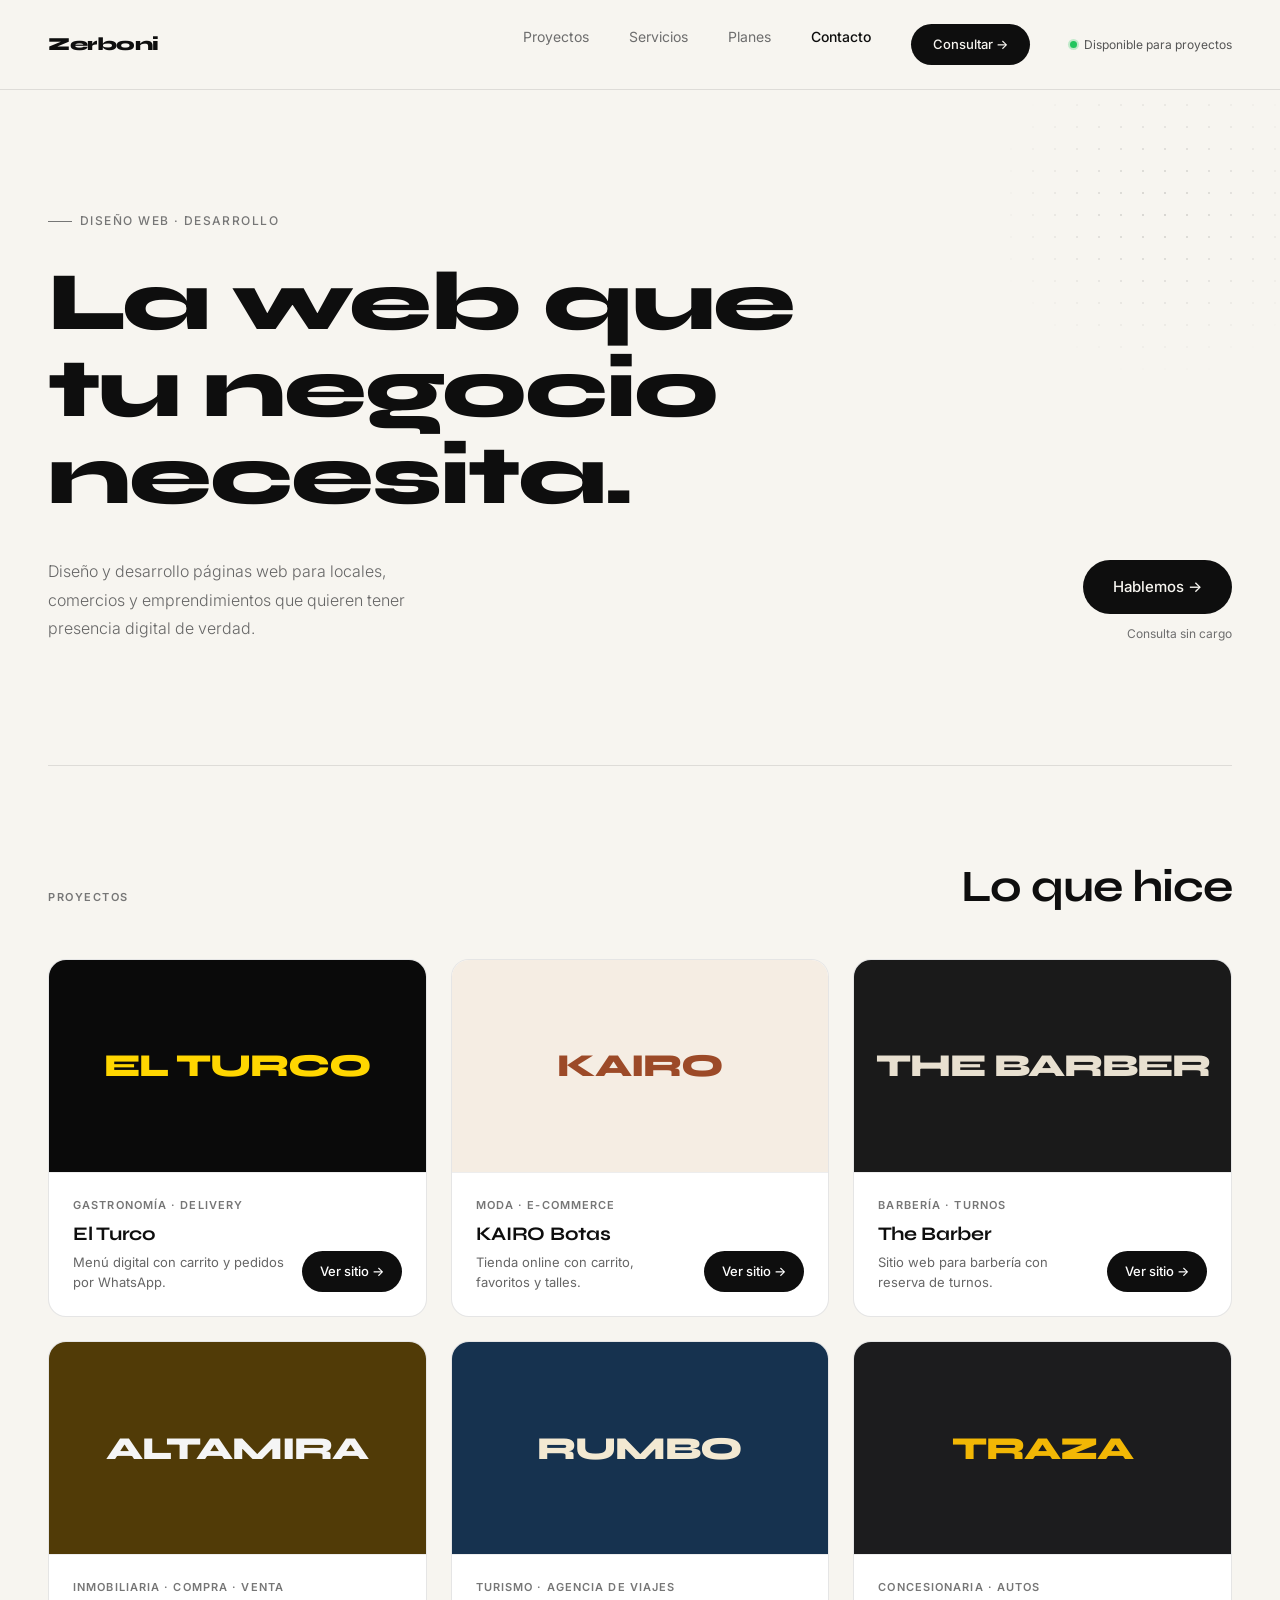
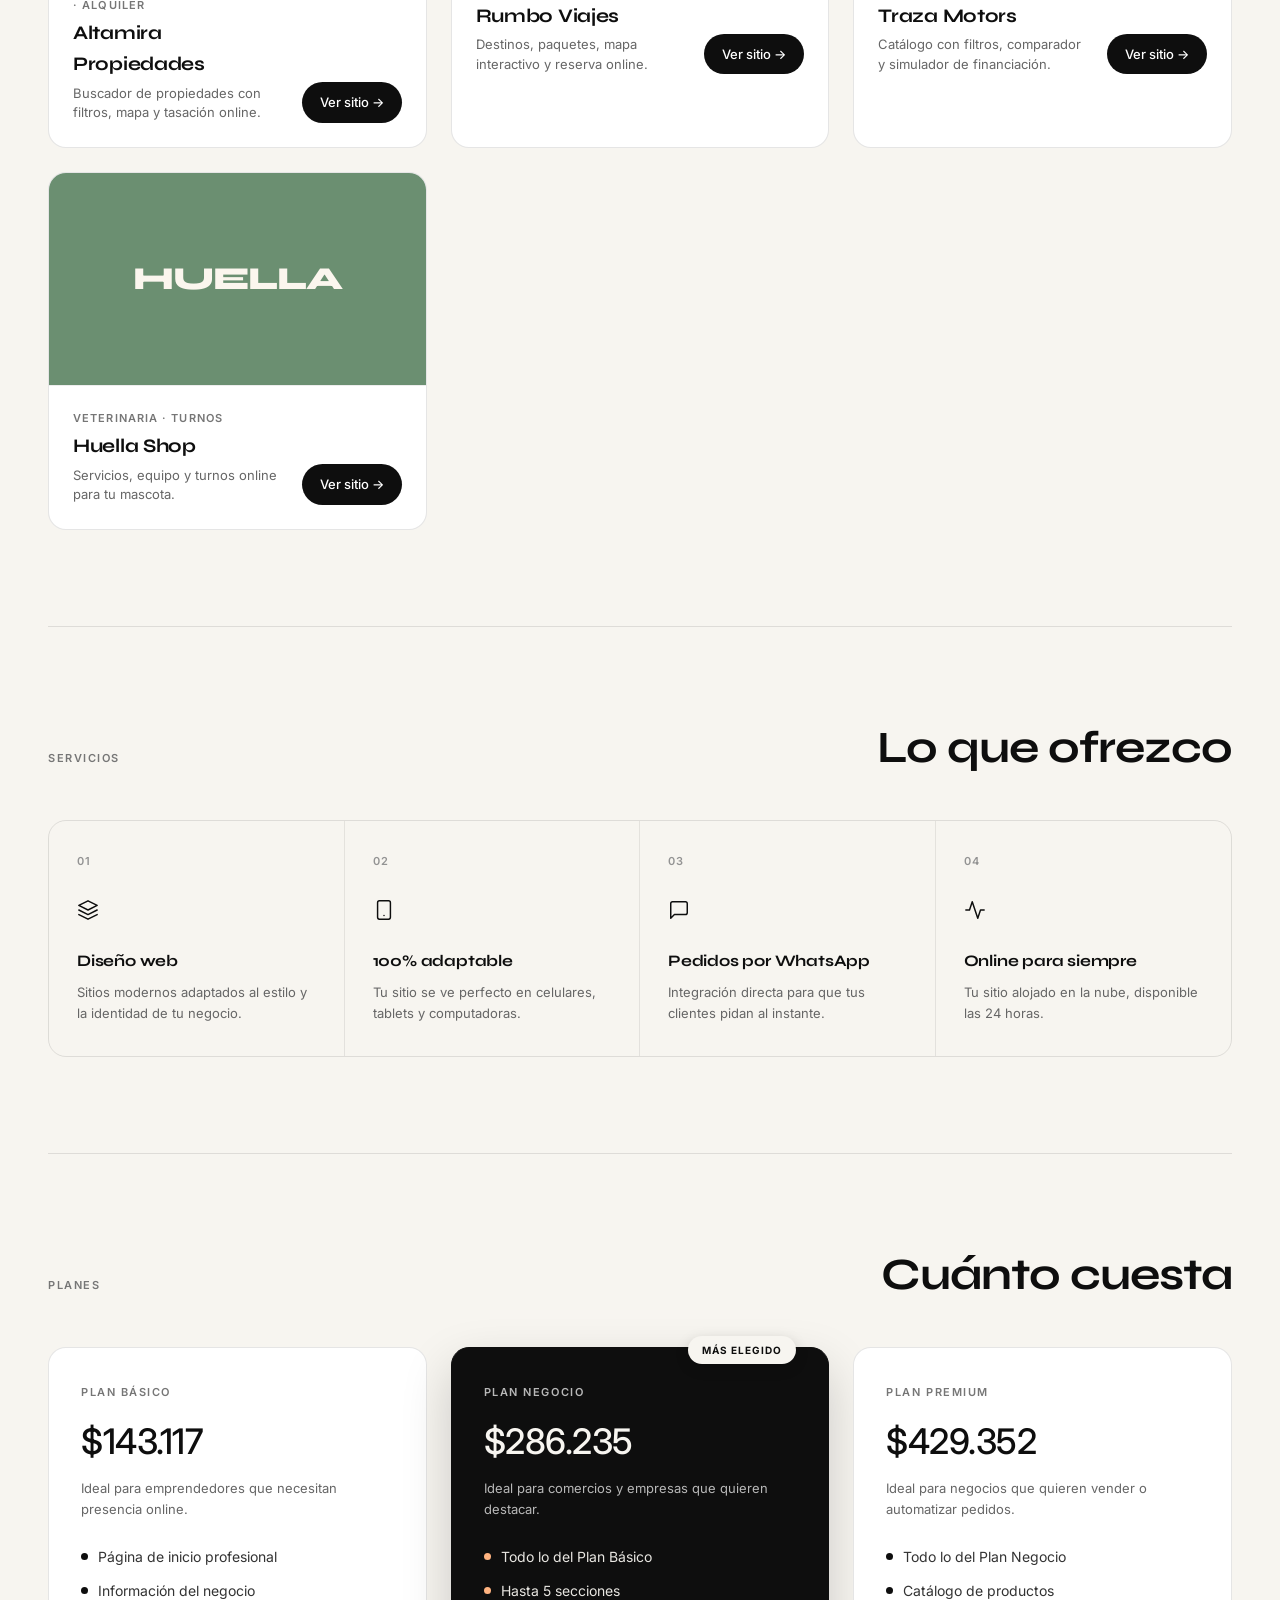
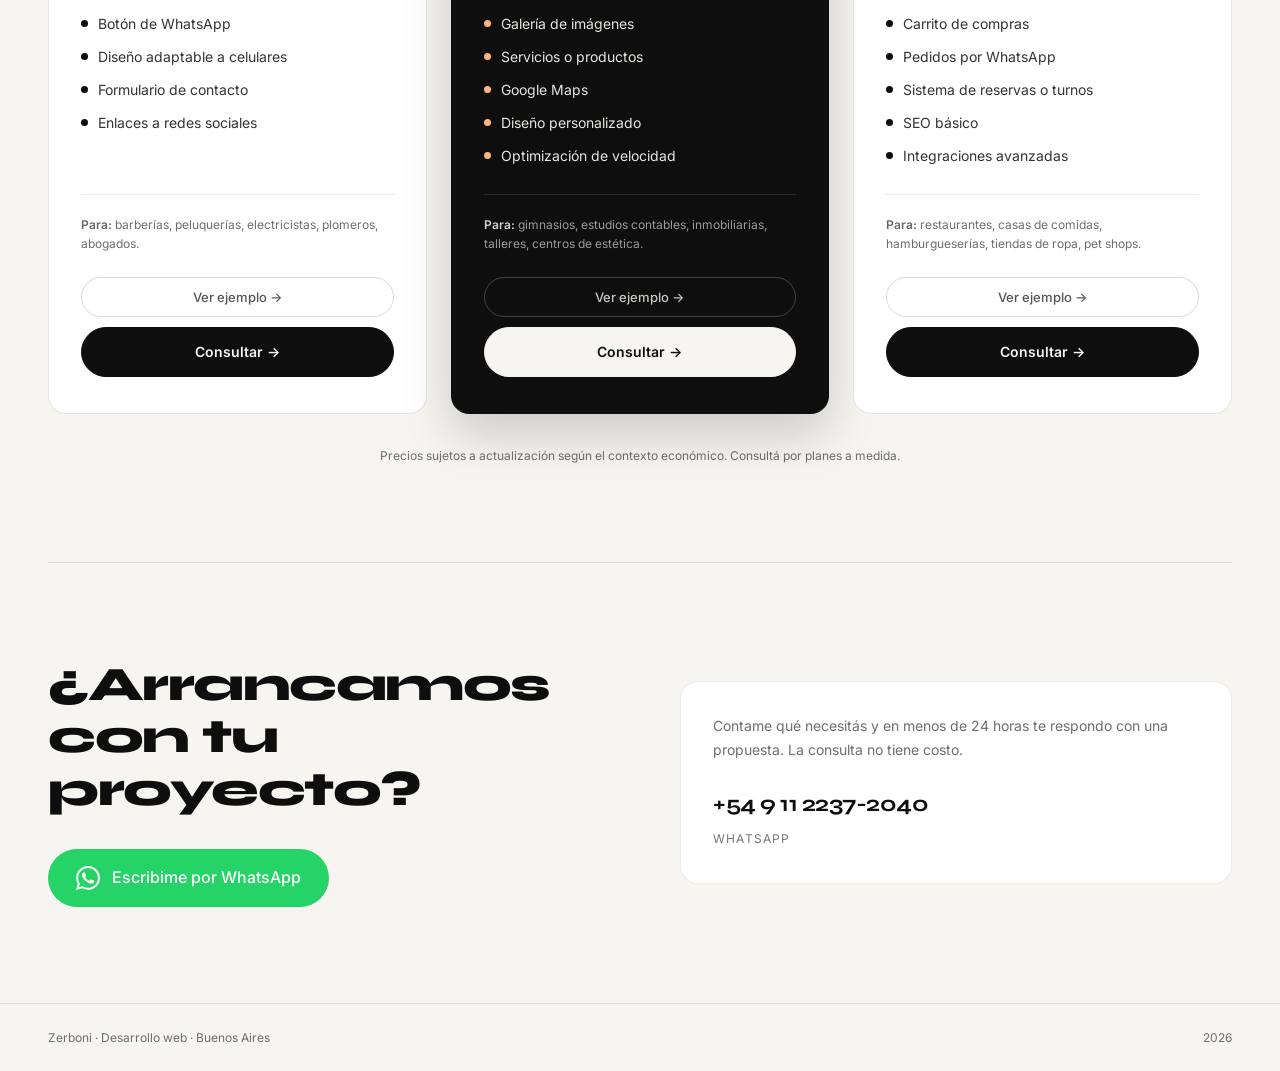
==== commit 18ccd00a: "Sumar Rumbo Viajes, Traza Motors y Huella Shop a la grilla de proyectos" ====
--- a/index.html
+++ b/index.html
@@ -374,6 +374,9 @@
     .thumb-botas  { background: #f5ede3; color: #9c4a28; }
     .thumb-barber { background: #1a1a1a; color: #e8e0d0; }
     .thumb-inmobiliaria { background: rgb(81, 59, 7); color: whitesmoke; }
+    .thumb-viajes { background: #16324f; color: #f3e9d2; }
+    .thumb-motors { background: #1c1c1e; color: #f2b705; }
+    .thumb-veterinaria { background: #6b8f71; color: #fbf6ee; }
 
     .proyecto-info {
       padding: 1.5rem;
@@ -1052,6 +1055,42 @@
         <a class="proyecto-btn" href="https://paginas-webs.github.io/inmobiliaria-Altamira/" target="_blank" rel="noopener noreferrer" aria-label="Ver sitio de Altamira Propiedades (se abre en una pestaña nueva)">Ver sitio →</a>
       </div>
     </div>
+
+    <div class="proyecto-card fade-up">
+      <div class="proyecto-thumb thumb-viajes"><span>RUMBO</span></div>
+      <div class="proyecto-info">
+        <div class="proyecto-meta">
+          <p class="proyecto-tipo">Turismo · Agencia de viajes</p>
+          <h3 class="proyecto-nombre">Rumbo Viajes</h3>
+          <p class="proyecto-desc">Destinos, paquetes, mapa interactivo y reserva online.</p>
+        </div>
+        <a class="proyecto-btn" href="https://paginas-webs.github.io/rumbo-viajes/" target="_blank" rel="noopener noreferrer" aria-label="Ver sitio de Rumbo Viajes (se abre en una pestaña nueva)">Ver sitio →</a>
+      </div>
+    </div>
+
+    <div class="proyecto-card fade-up">
+      <div class="proyecto-thumb thumb-motors"><span>TRAZA</span></div>
+      <div class="proyecto-info">
+        <div class="proyecto-meta">
+          <p class="proyecto-tipo">Concesionaria · Autos</p>
+          <h3 class="proyecto-nombre">Traza Motors</h3>
+          <p class="proyecto-desc">Catálogo con filtros, comparador y simulador de financiación.</p>
+        </div>
+        <a class="proyecto-btn" href="https://paginas-webs.github.io/traza-motors/" target="_blank" rel="noopener noreferrer" aria-label="Ver sitio de Traza Motors (se abre en una pestaña nueva)">Ver sitio →</a>
+      </div>
+    </div>
+
+    <div class="proyecto-card fade-up">
+      <div class="proyecto-thumb thumb-veterinaria"><span>HUELLA</span></div>
+      <div class="proyecto-info">
+        <div class="proyecto-meta">
+          <p class="proyecto-tipo">Veterinaria · Turnos</p>
+          <h3 class="proyecto-nombre">Huella Shop</h3>
+          <p class="proyecto-desc">Servicios, equipo y turnos online para tu mascota.</p>
+        </div>
+        <a class="proyecto-btn" href="https://paginas-webs.github.io/huella-shop/" target="_blank" rel="noopener noreferrer" aria-label="Ver sitio de Huella Shop (se abre en una pestaña nueva)">Ver sitio →</a>
+      </div>
+    </div>
   </div>
 </section>
 
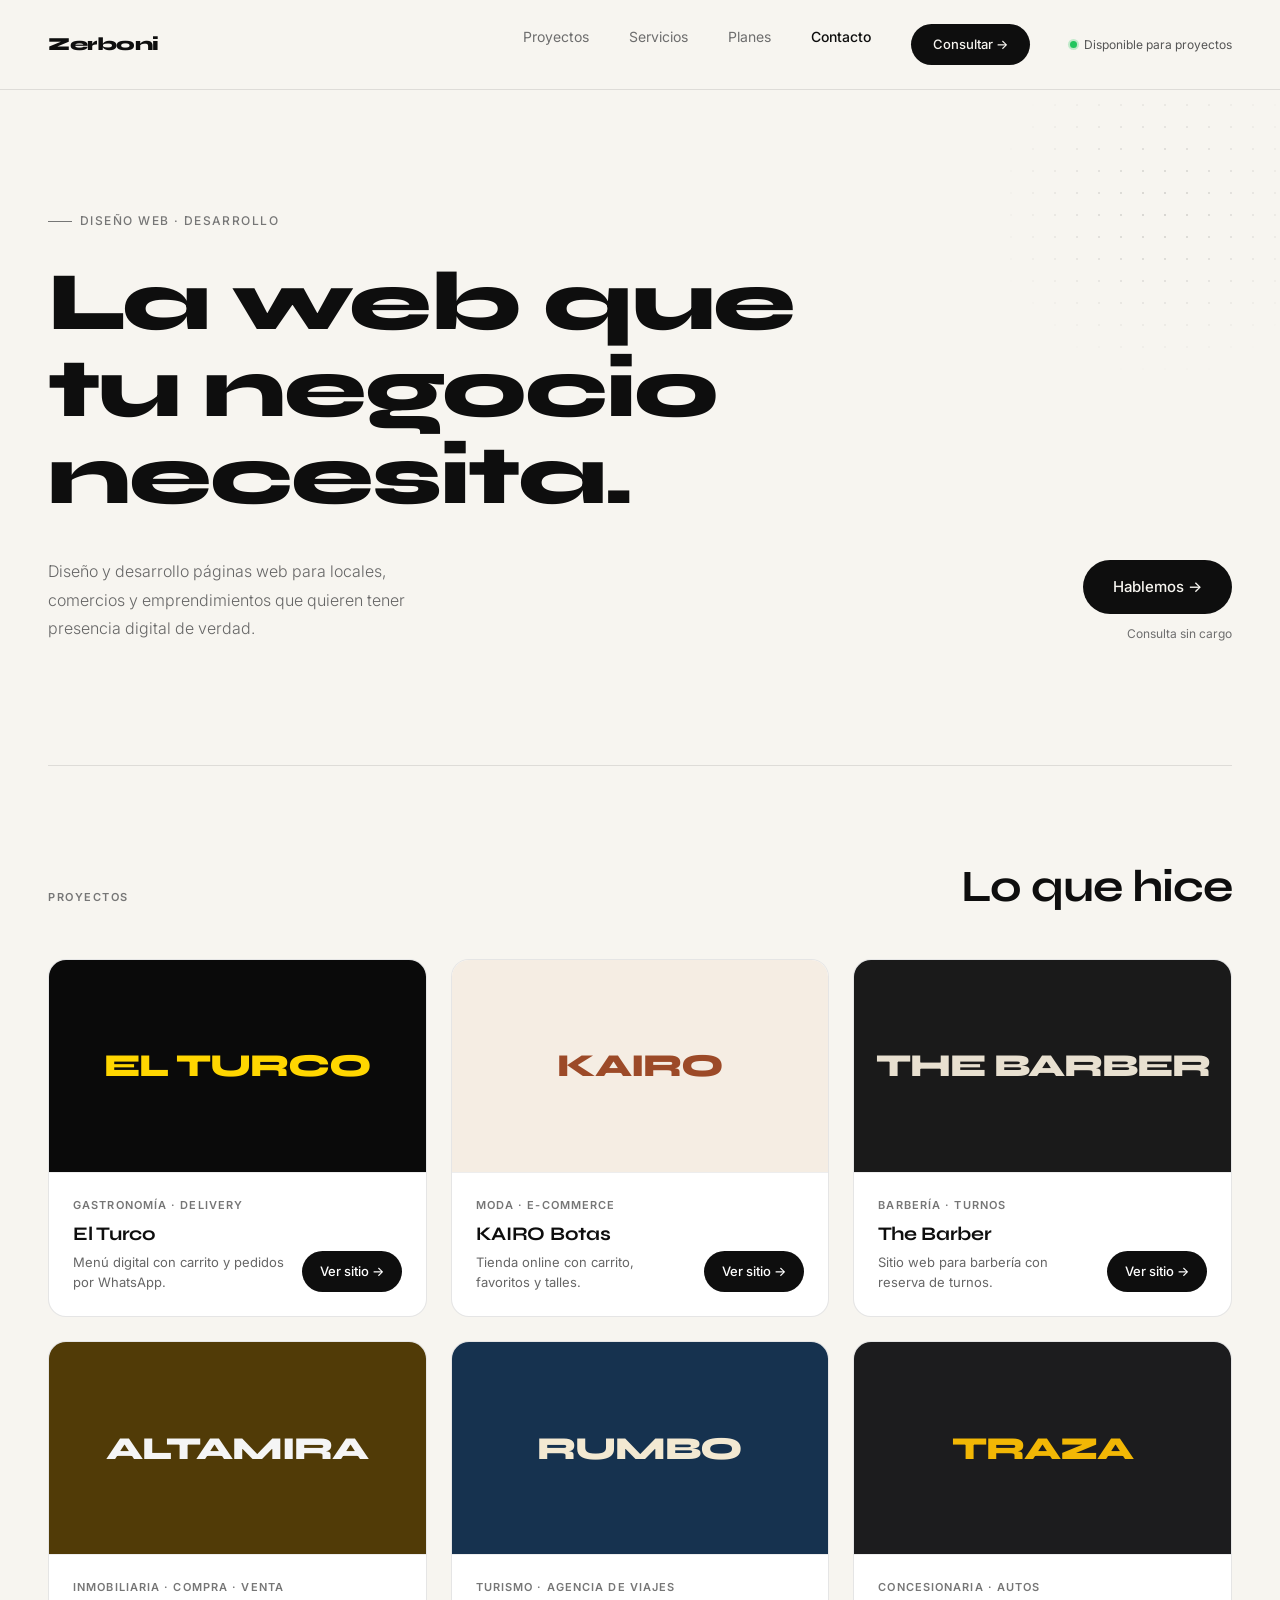
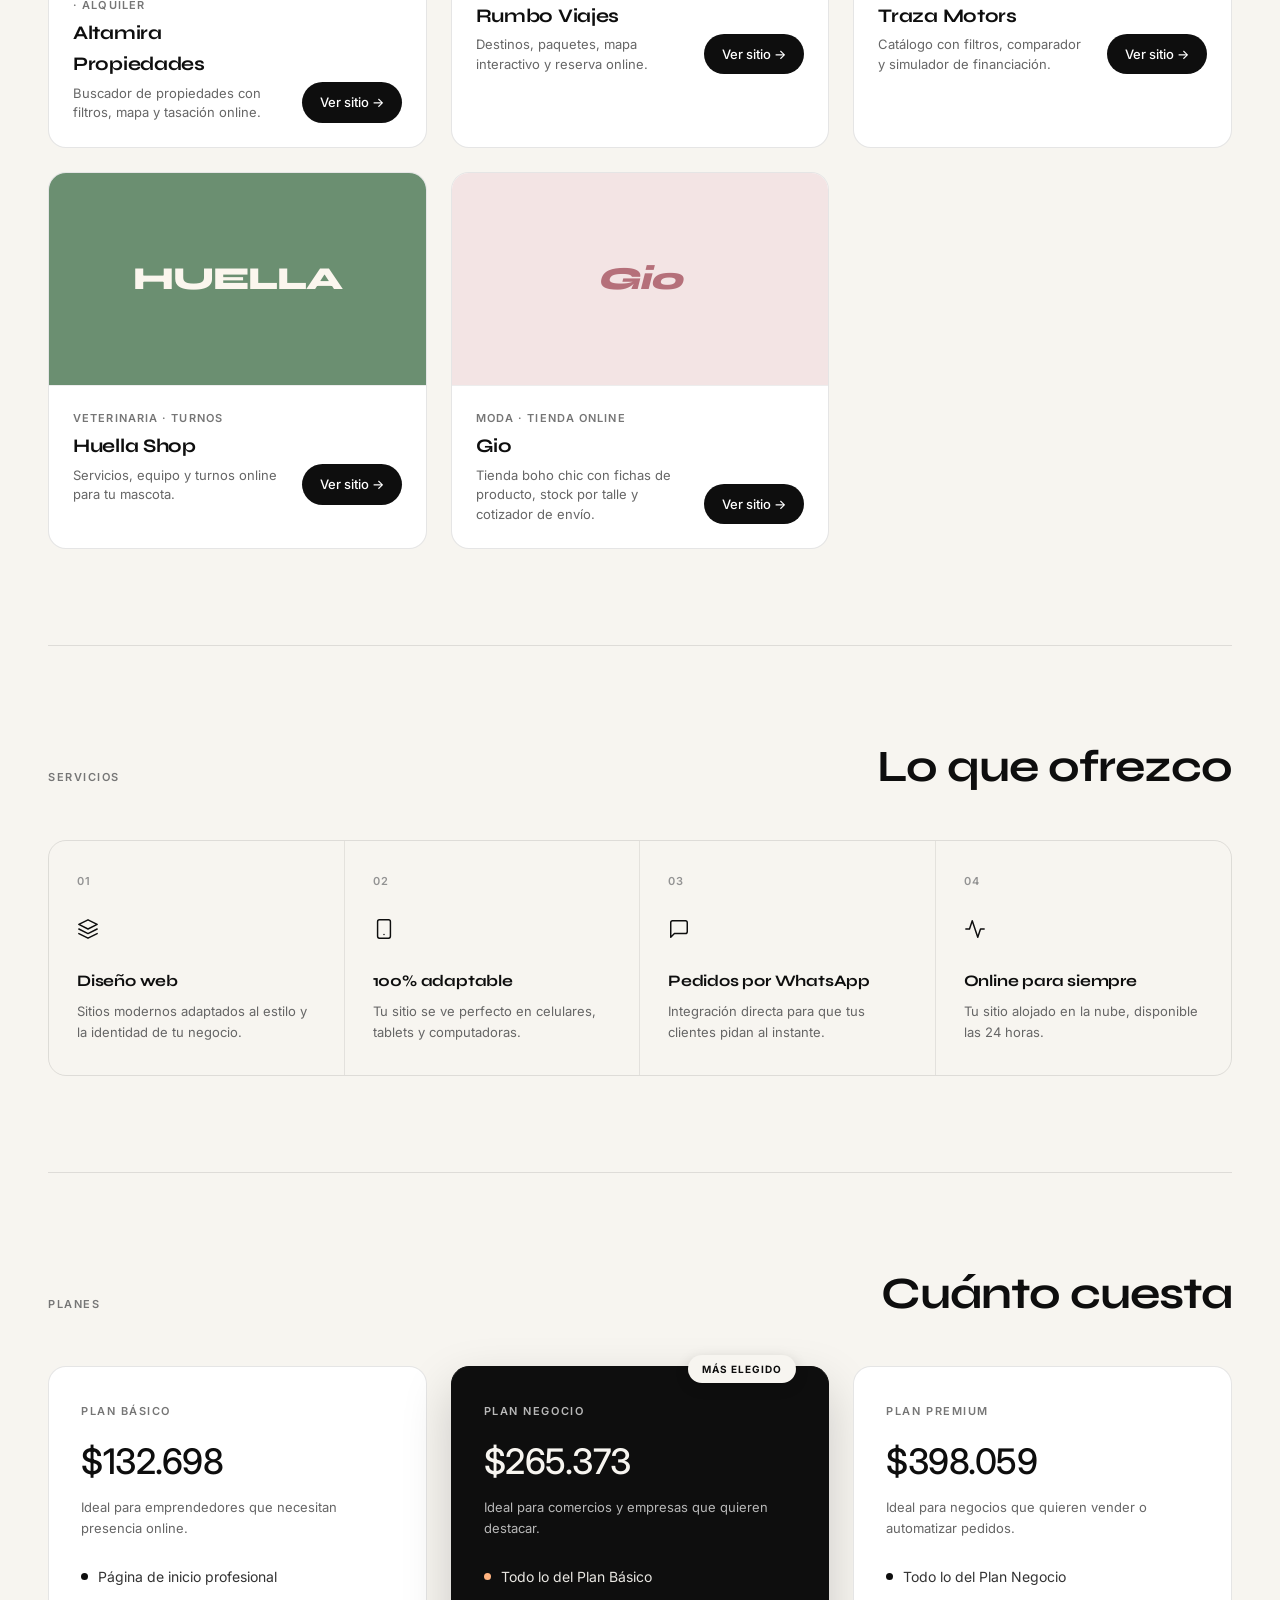
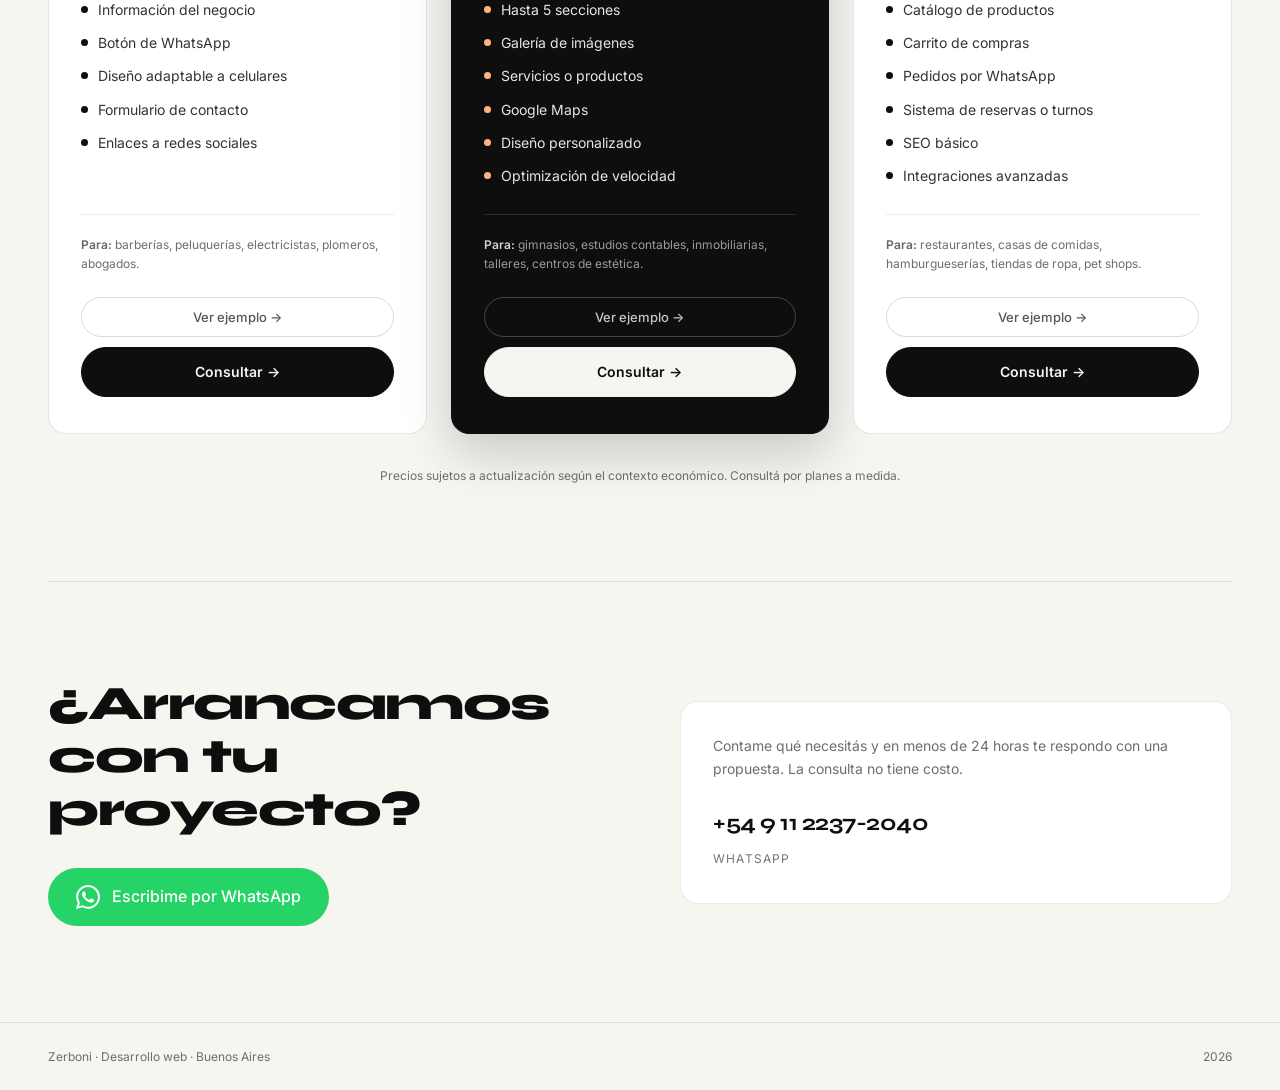
==== commit 435aac0c: "Agrego Gio al portafolio" ====
--- a/index.html
+++ b/index.html
@@ -377,6 +377,7 @@
     .thumb-viajes { background: #16324f; color: #f3e9d2; }
     .thumb-motors { background: #1c1c1e; color: #f2b705; }
     .thumb-veterinaria { background: #6b8f71; color: #fbf6ee; }
+    .thumb-gio { background: #f3e4e4; color: #b5707a; font-style: italic; }
 
     .proyecto-info {
       padding: 1.5rem;
@@ -1091,6 +1092,18 @@
         <a class="proyecto-btn" href="https://paginas-webs.github.io/huella-shop/" target="_blank" rel="noopener noreferrer" aria-label="Ver sitio de Huella Shop (se abre en una pestaña nueva)">Ver sitio →</a>
       </div>
     </div>
+
+    <div class="proyecto-card fade-up">
+      <div class="proyecto-thumb thumb-gio"><span>Gio</span></div>
+      <div class="proyecto-info">
+        <div class="proyecto-meta">
+          <p class="proyecto-tipo">Moda · Tienda online</p>
+          <h3 class="proyecto-nombre">Gio</h3>
+          <p class="proyecto-desc">Tienda boho chic con fichas de producto, stock por talle y cotizador de envío.</p>
+        </div>
+        <a class="proyecto-btn" href="https://paginas-webs.github.io/GIO-/" target="_blank" rel="noopener noreferrer" aria-label="Ver sitio de Gio (se abre en una pestaña nueva)">Ver sitio →</a>
+      </div>
+    </div>
   </div>
 </section>
 
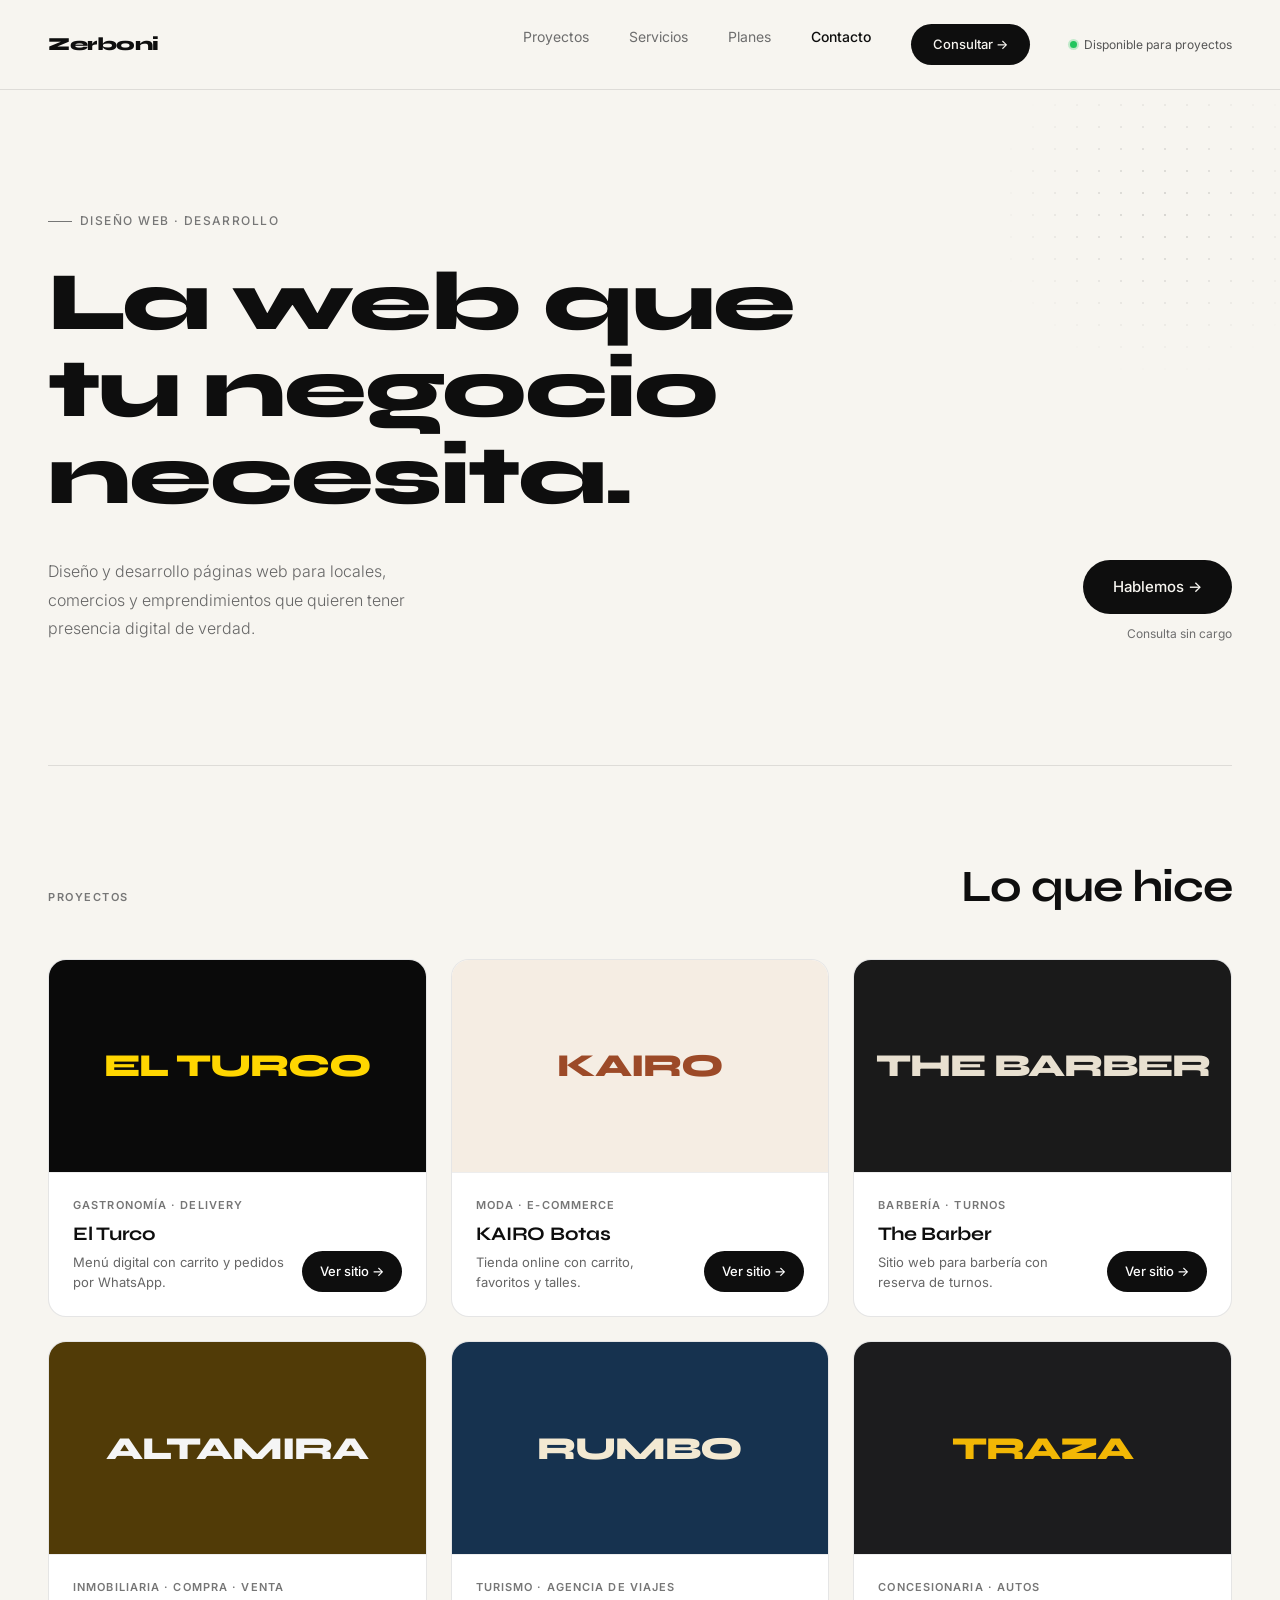
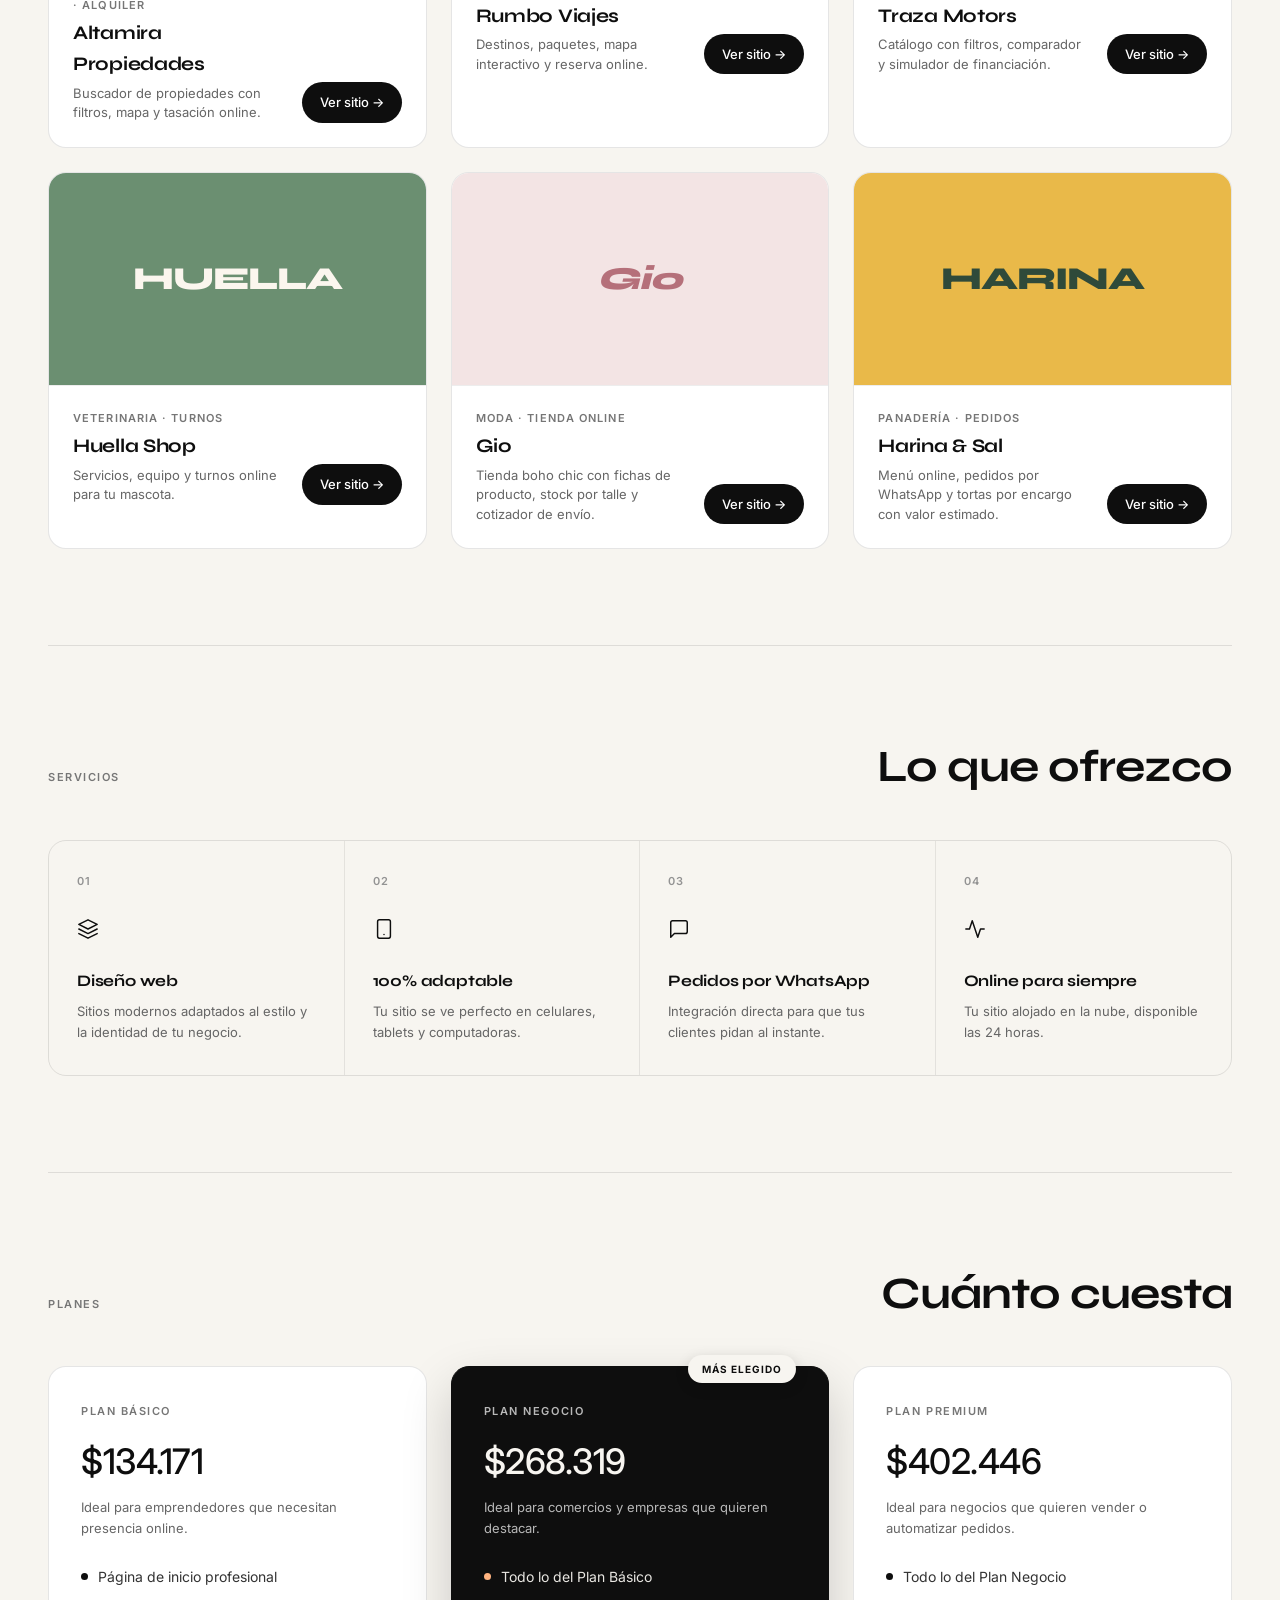
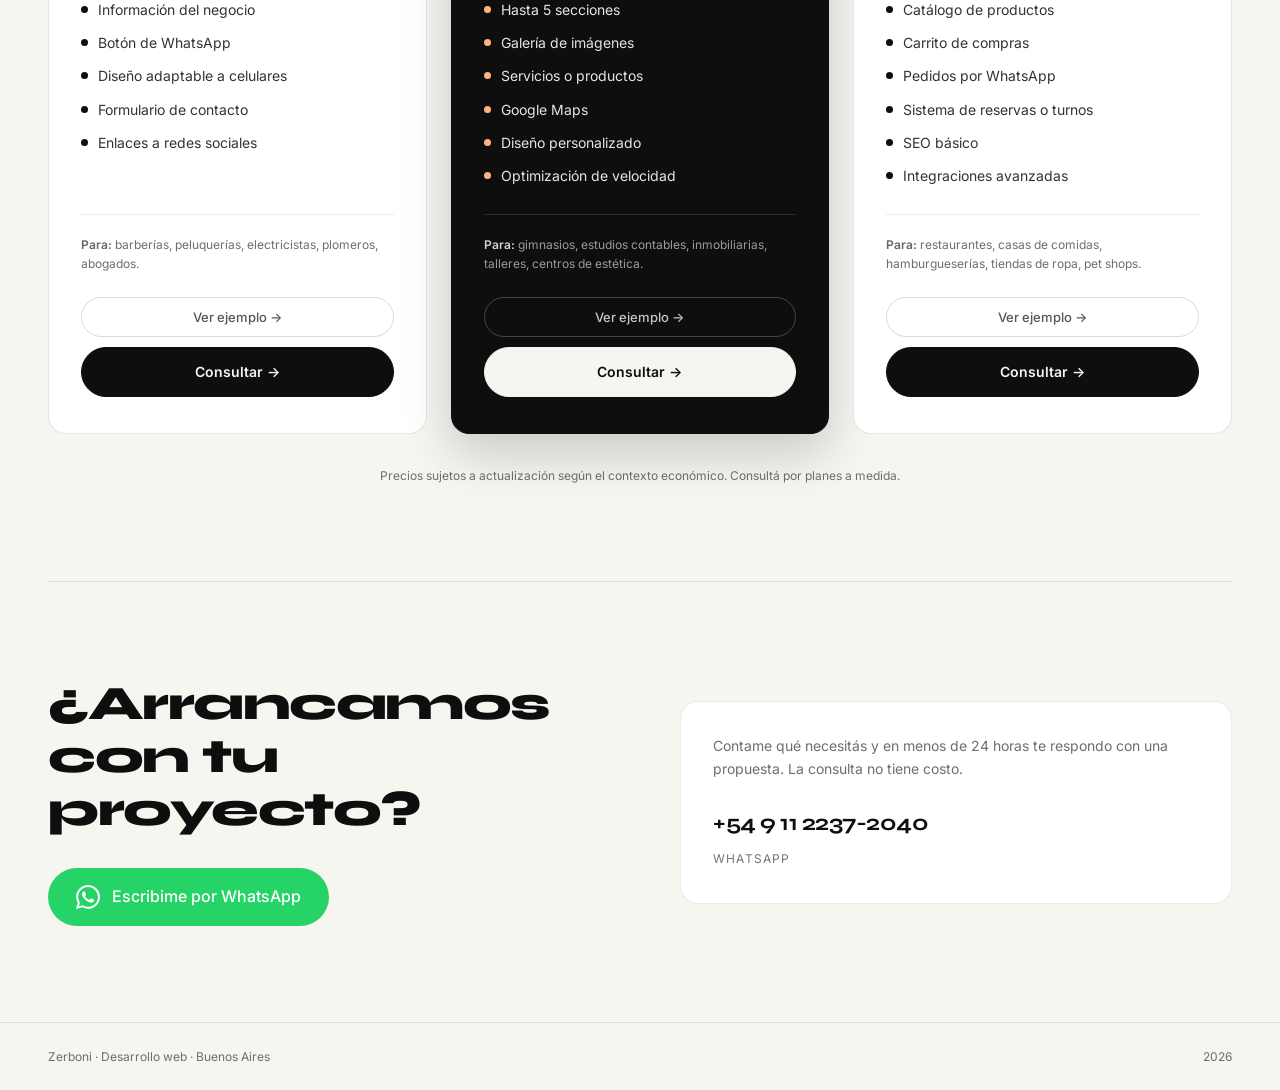
==== commit 89fcf2e2: "Agrego Harina & Sal al portafolio" ====
--- a/index.html
+++ b/index.html
@@ -378,6 +378,7 @@
     .thumb-motors { background: #1c1c1e; color: #f2b705; }
     .thumb-veterinaria { background: #6b8f71; color: #fbf6ee; }
     .thumb-gio { background: #f3e4e4; color: #b5707a; font-style: italic; }
+    .thumb-panaderia { background: #e9b949; color: #2f4a3a; }
 
     .proyecto-info {
       padding: 1.5rem;
@@ -1104,6 +1105,18 @@
         <a class="proyecto-btn" href="https://paginas-webs.github.io/GIO-/" target="_blank" rel="noopener noreferrer" aria-label="Ver sitio de Gio (se abre en una pestaña nueva)">Ver sitio →</a>
       </div>
     </div>
+
+    <div class="proyecto-card fade-up">
+      <div class="proyecto-thumb thumb-panaderia"><span>HARINA</span></div>
+      <div class="proyecto-info">
+        <div class="proyecto-meta">
+          <p class="proyecto-tipo">Panadería · Pedidos</p>
+          <h3 class="proyecto-nombre">Harina &amp; Sal</h3>
+          <p class="proyecto-desc">Menú online, pedidos por WhatsApp y tortas por encargo con valor estimado.</p>
+        </div>
+        <a class="proyecto-btn" href="https://paginas-webs.github.io/harina-y-sal/" target="_blank" rel="noopener noreferrer" aria-label="Ver sitio de Harina y Sal (se abre en una pestaña nueva)">Ver sitio →</a>
+      </div>
+    </div>
   </div>
 </section>
 
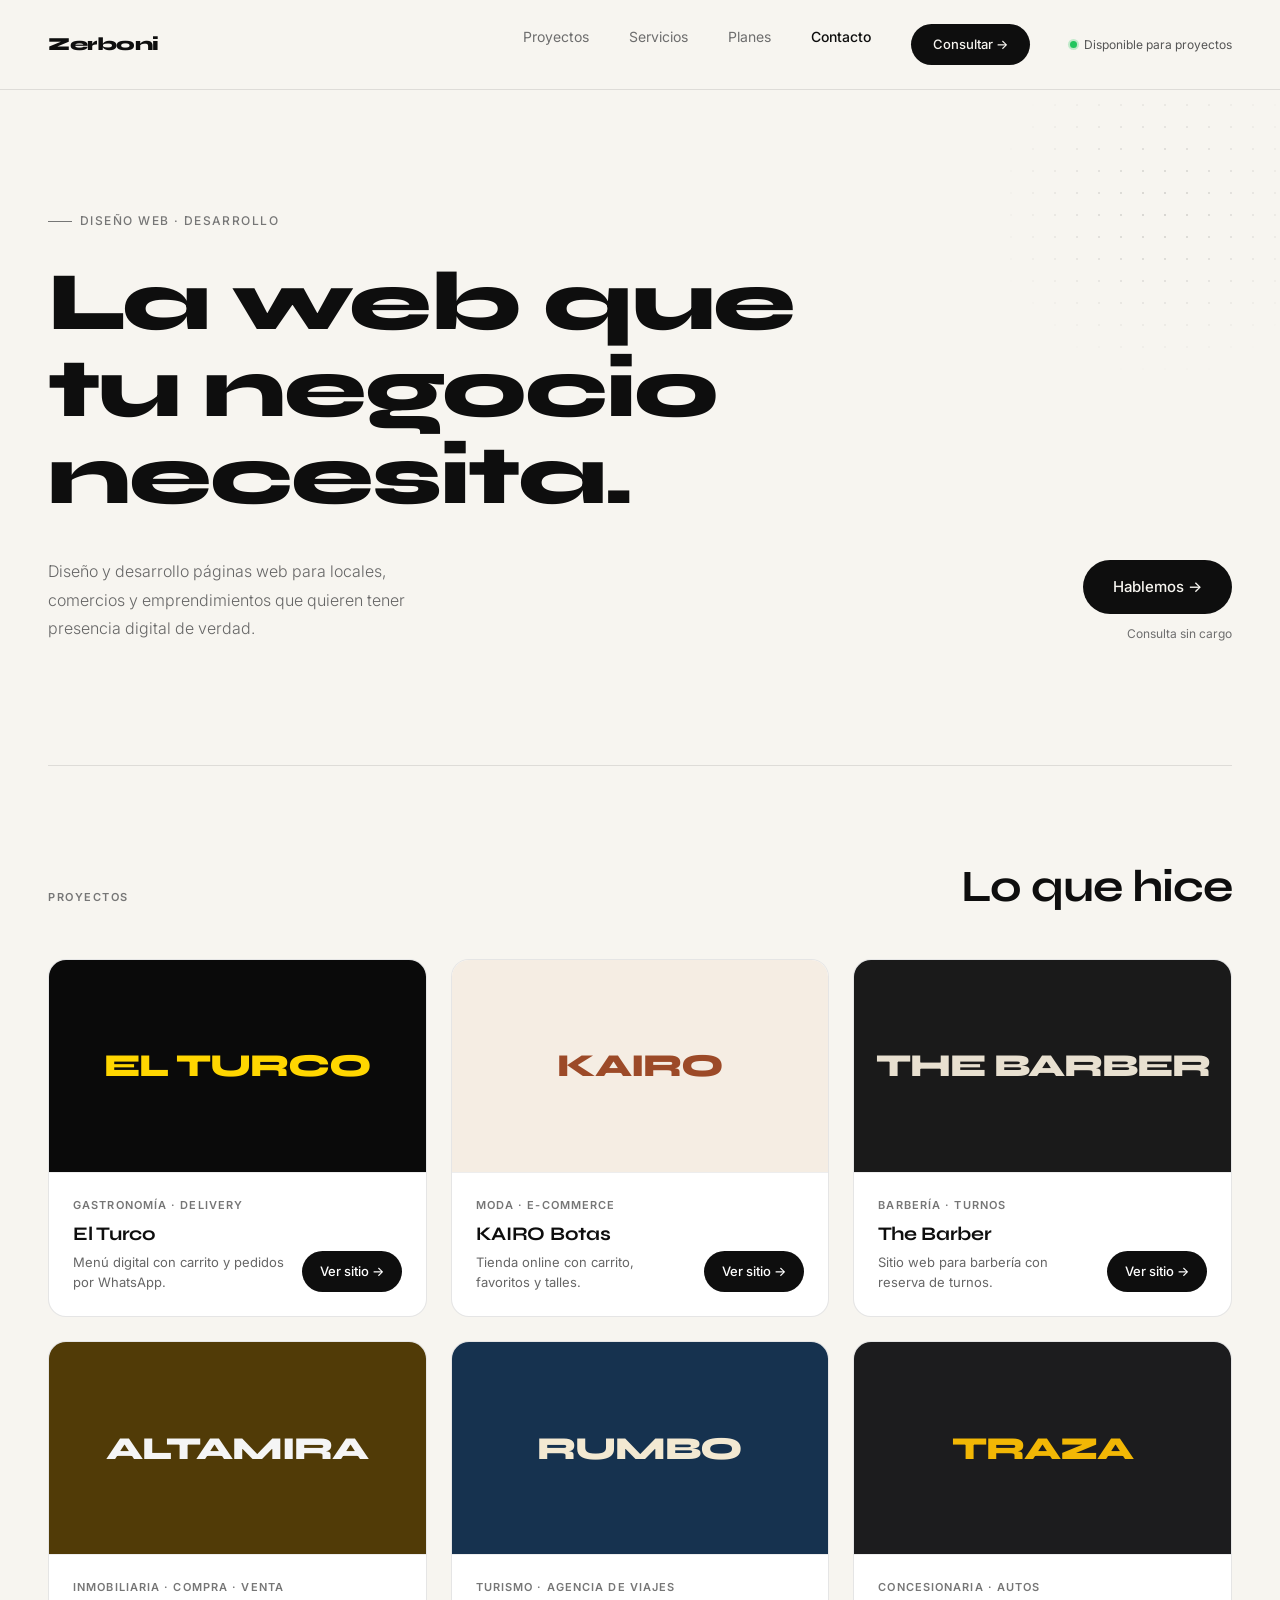
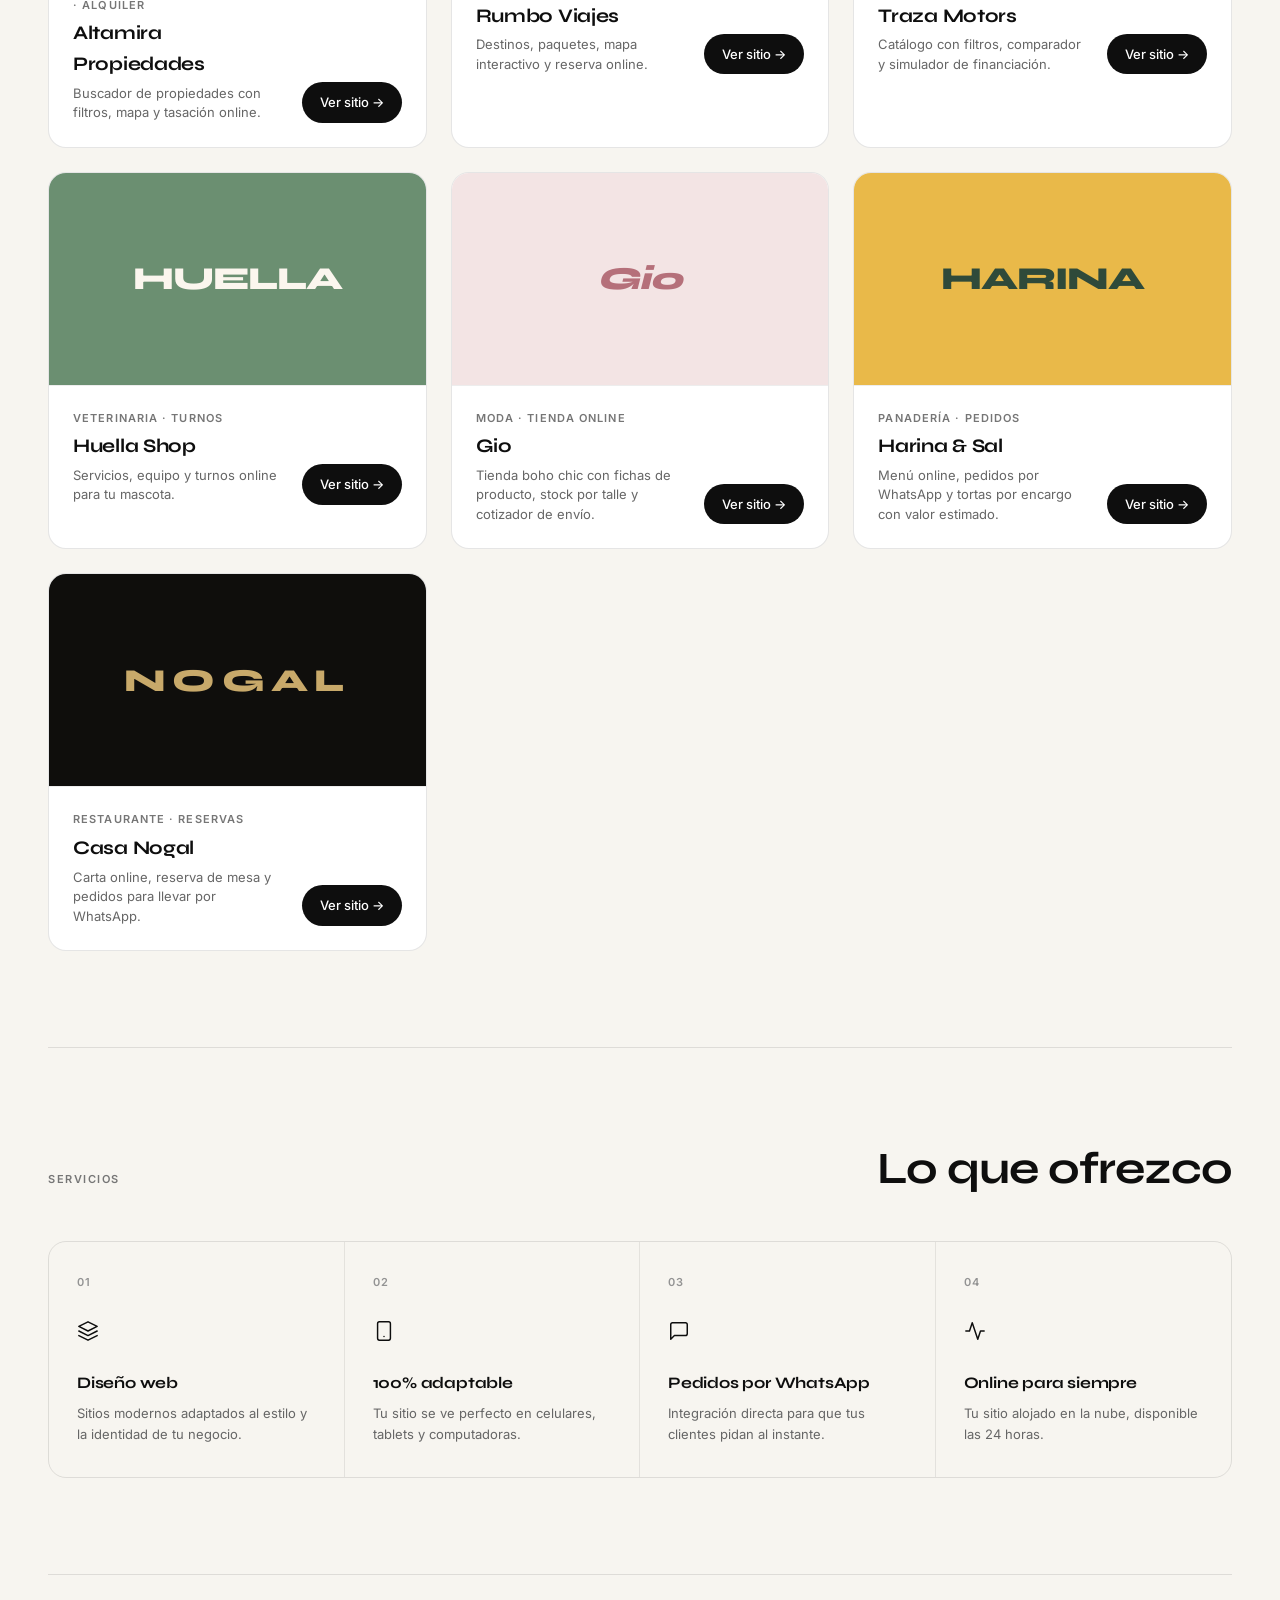
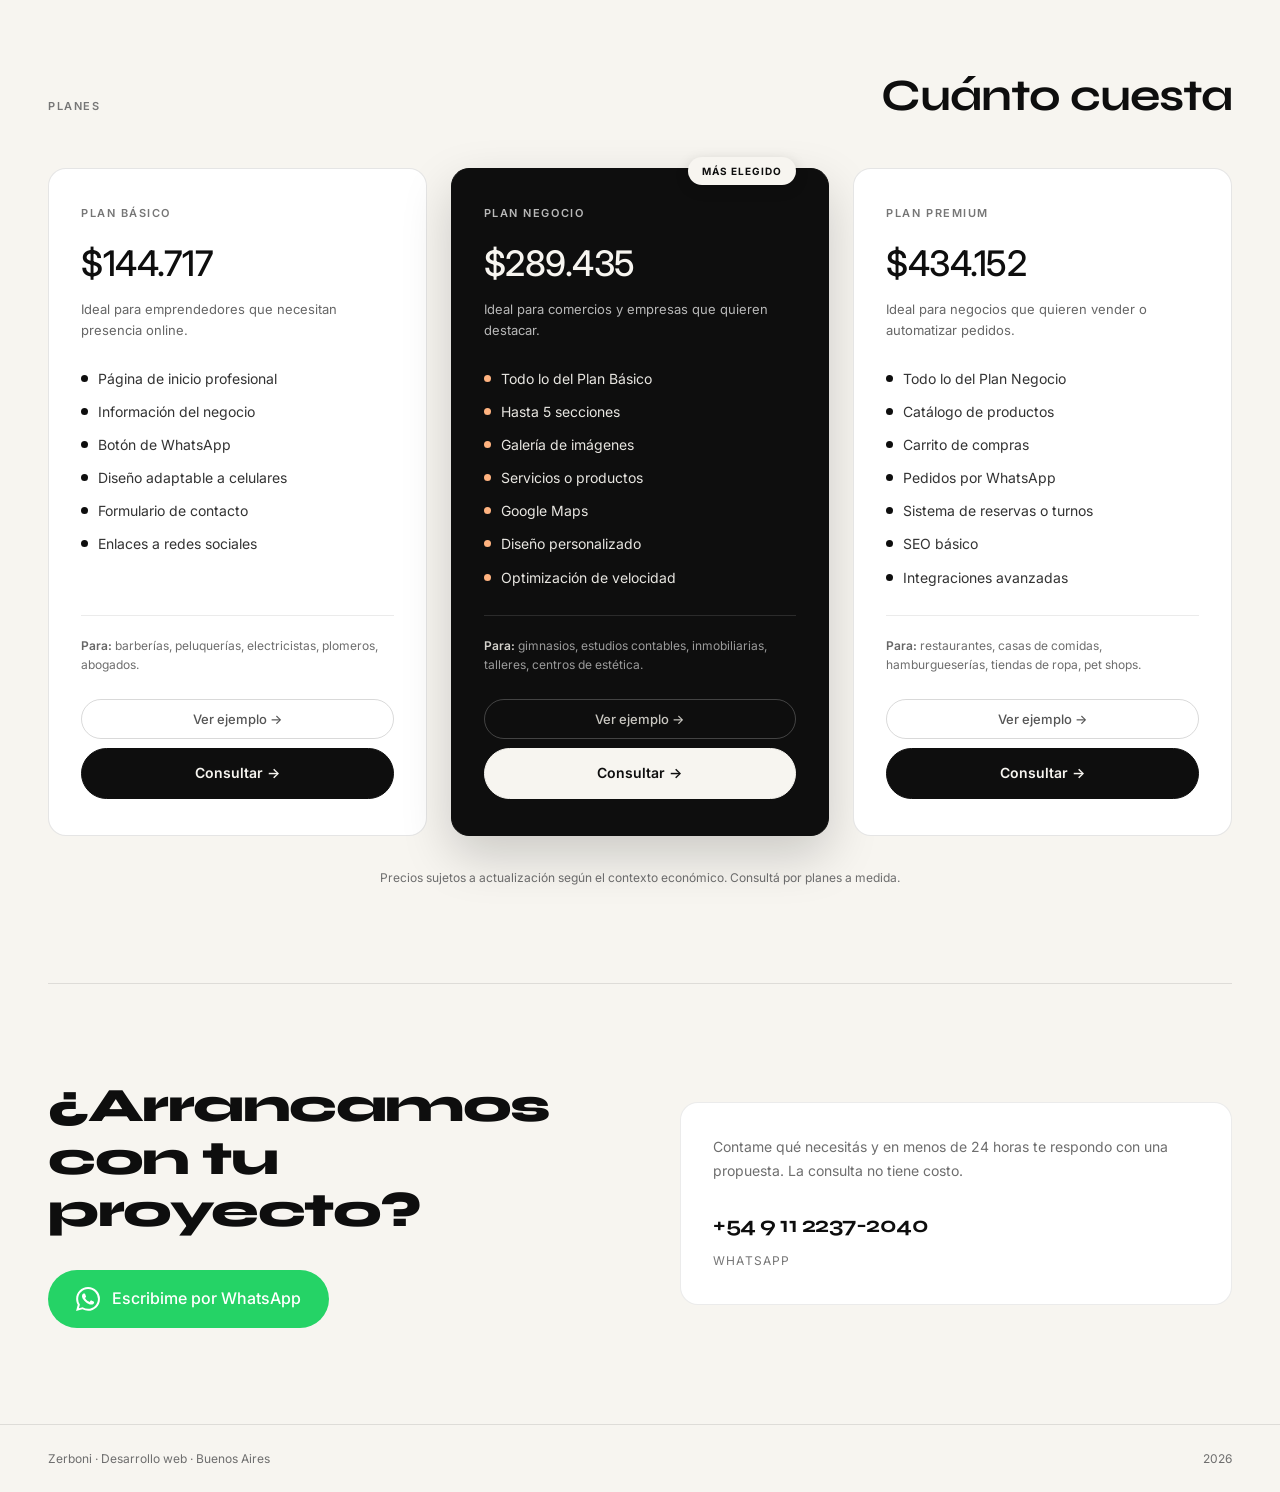
==== commit 0e4f26ec: "Agrego Casa Nogal al portafolio" ====
--- a/index.html
+++ b/index.html
@@ -379,6 +379,7 @@
     .thumb-veterinaria { background: #6b8f71; color: #fbf6ee; }
     .thumb-gio { background: #f3e4e4; color: #b5707a; font-style: italic; }
     .thumb-panaderia { background: #e9b949; color: #2f4a3a; }
+    .thumb-restaurante { background: #0f0e0c; color: #c8a96a; letter-spacing: .2em; }
 
     .proyecto-info {
       padding: 1.5rem;
@@ -1117,6 +1118,18 @@
         <a class="proyecto-btn" href="https://paginas-webs.github.io/harina-y-sal/" target="_blank" rel="noopener noreferrer" aria-label="Ver sitio de Harina y Sal (se abre en una pestaña nueva)">Ver sitio →</a>
       </div>
     </div>
+
+    <div class="proyecto-card fade-up">
+      <div class="proyecto-thumb thumb-restaurante"><span>NOGAL</span></div>
+      <div class="proyecto-info">
+        <div class="proyecto-meta">
+          <p class="proyecto-tipo">Restaurante · Reservas</p>
+          <h3 class="proyecto-nombre">Casa Nogal</h3>
+          <p class="proyecto-desc">Carta online, reserva de mesa y pedidos para llevar por WhatsApp.</p>
+        </div>
+        <a class="proyecto-btn" href="https://paginas-webs.github.io/casa-nogal/" target="_blank" rel="noopener noreferrer" aria-label="Ver sitio de Casa Nogal (se abre en una pestaña nueva)">Ver sitio →</a>
+      </div>
+    </div>
   </div>
 </section>
 
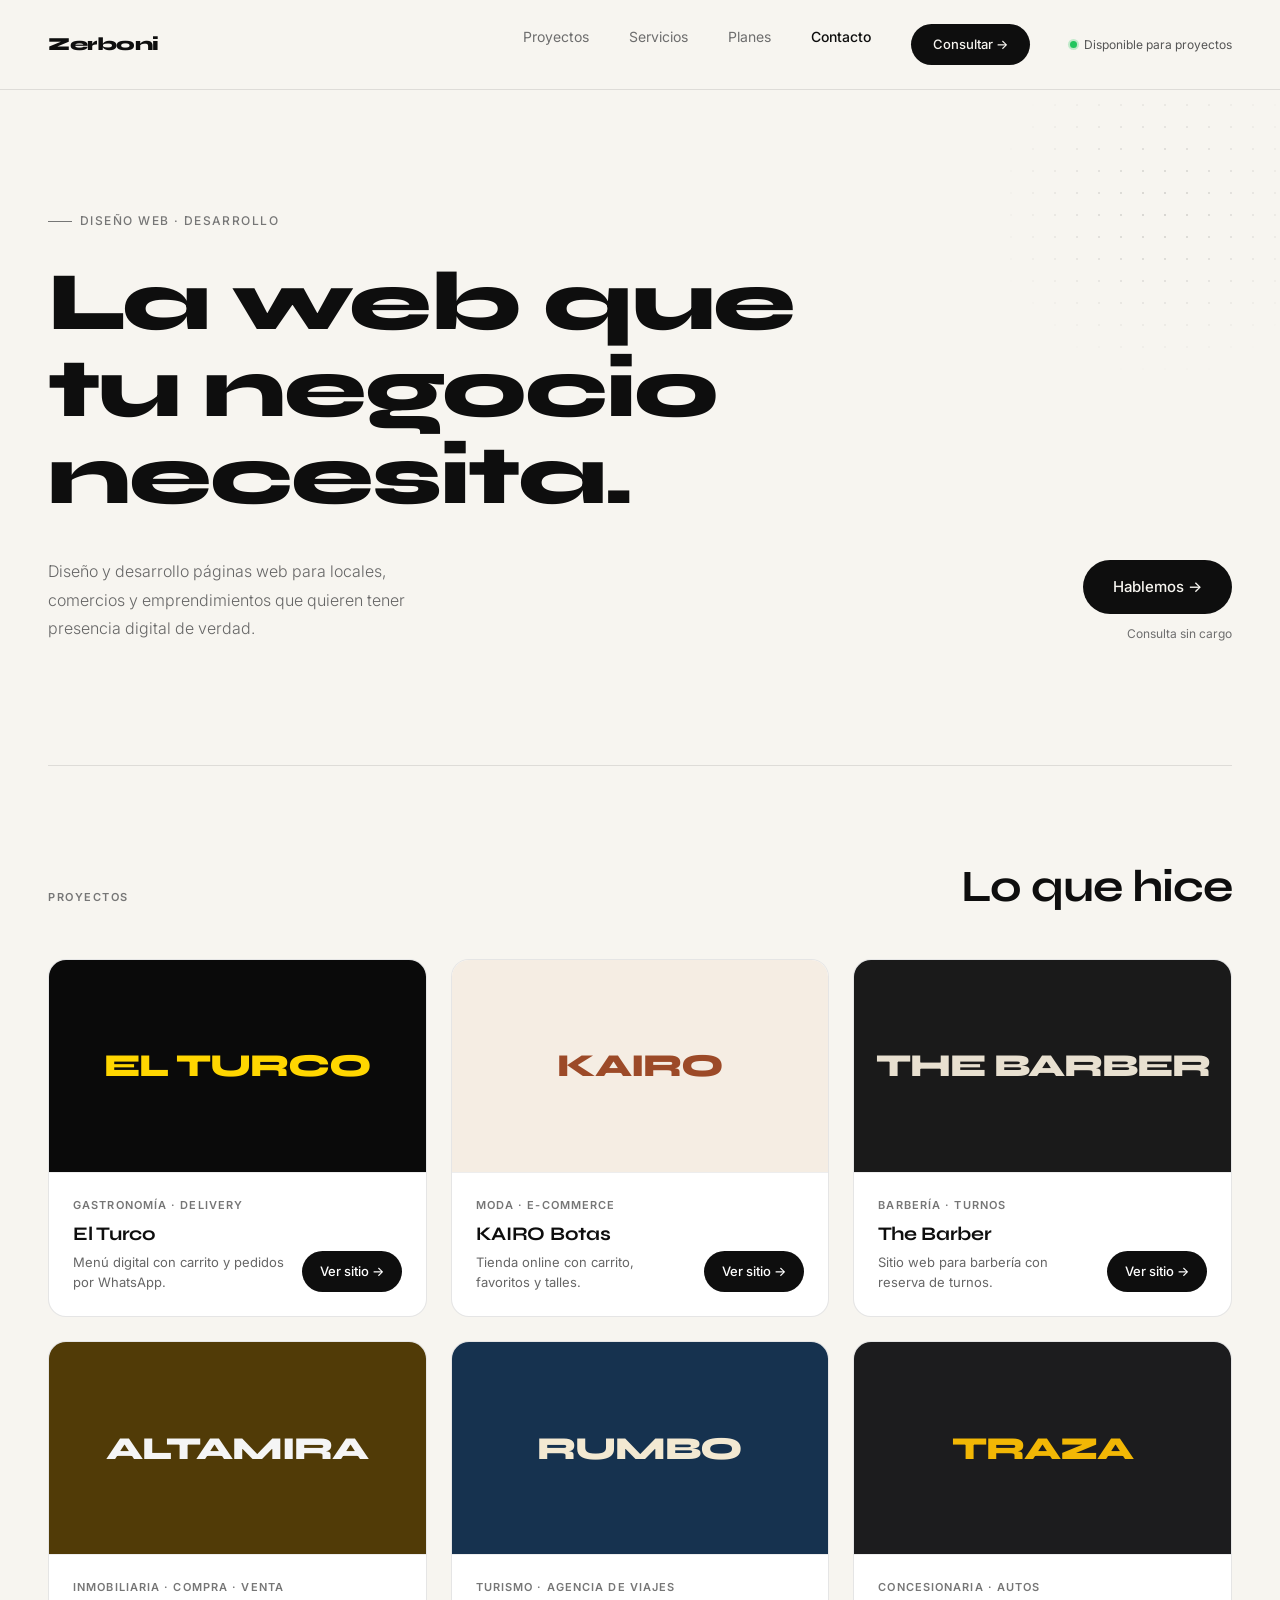
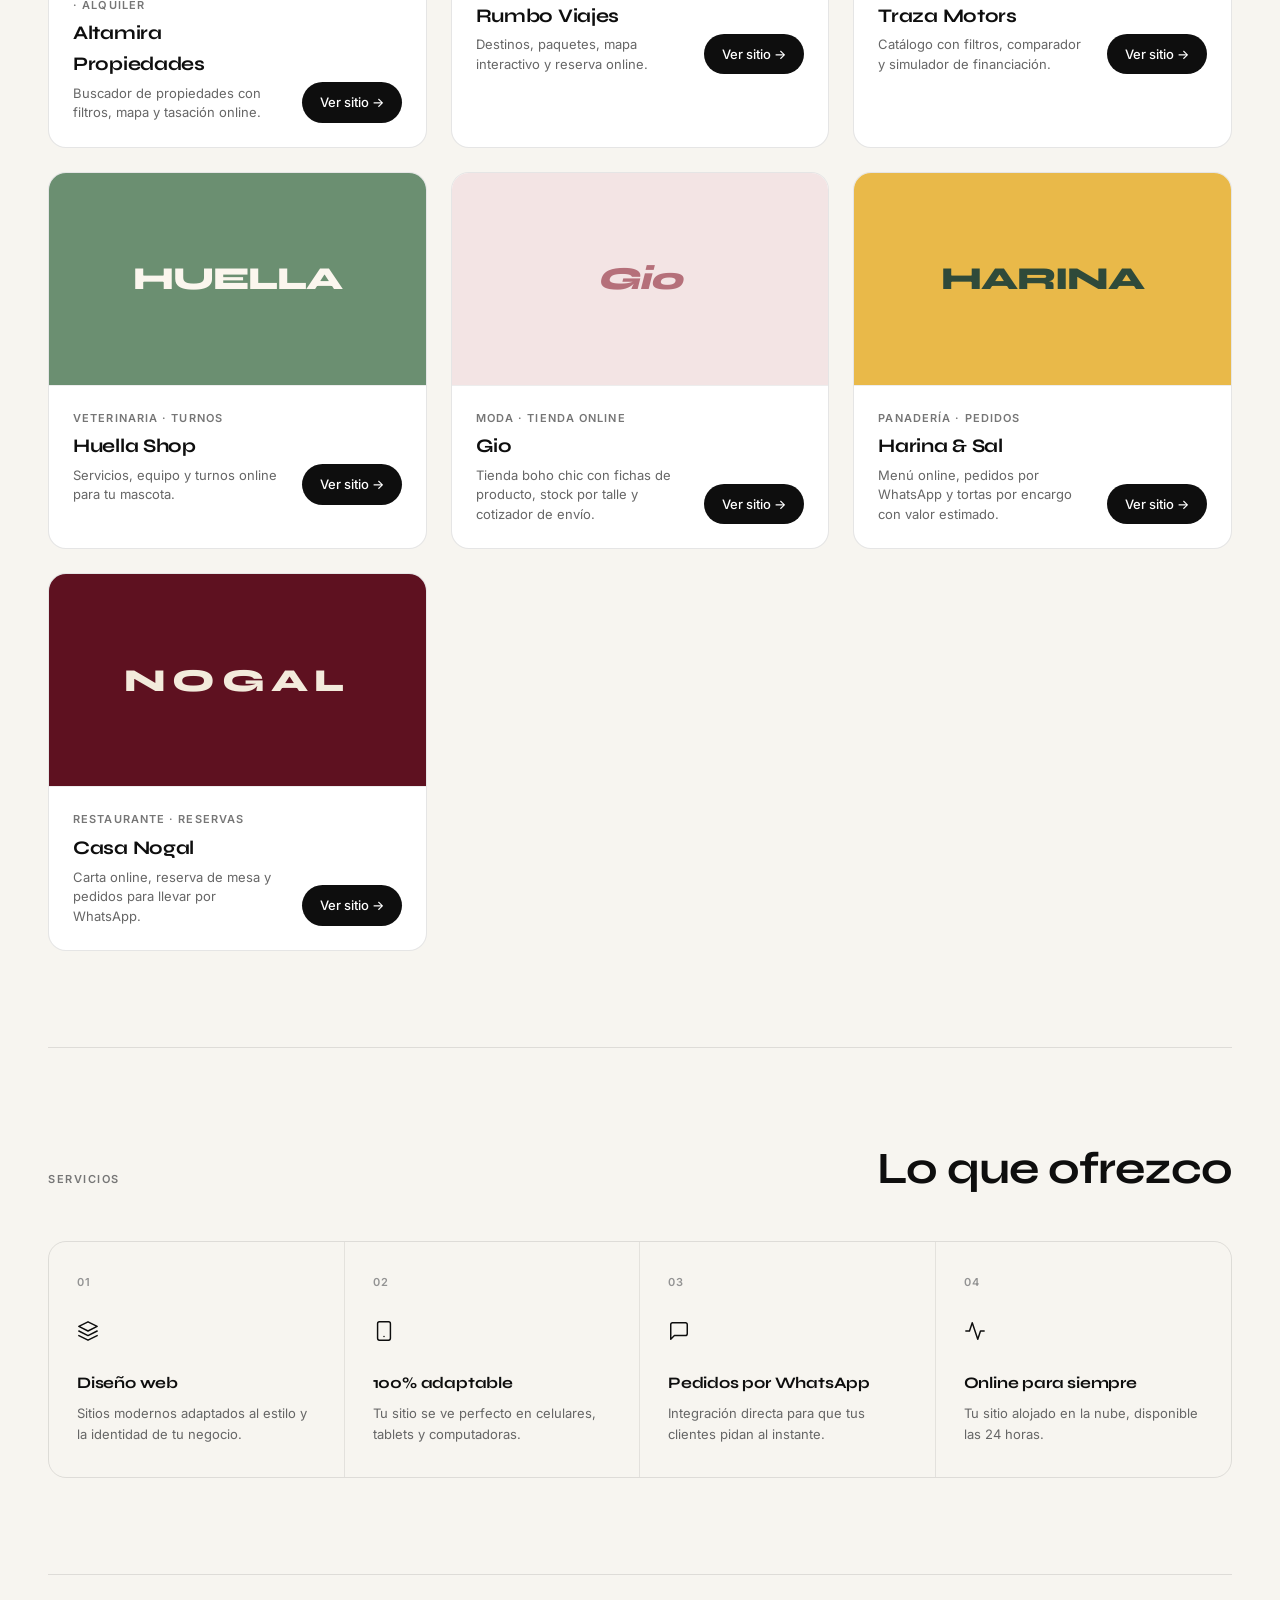
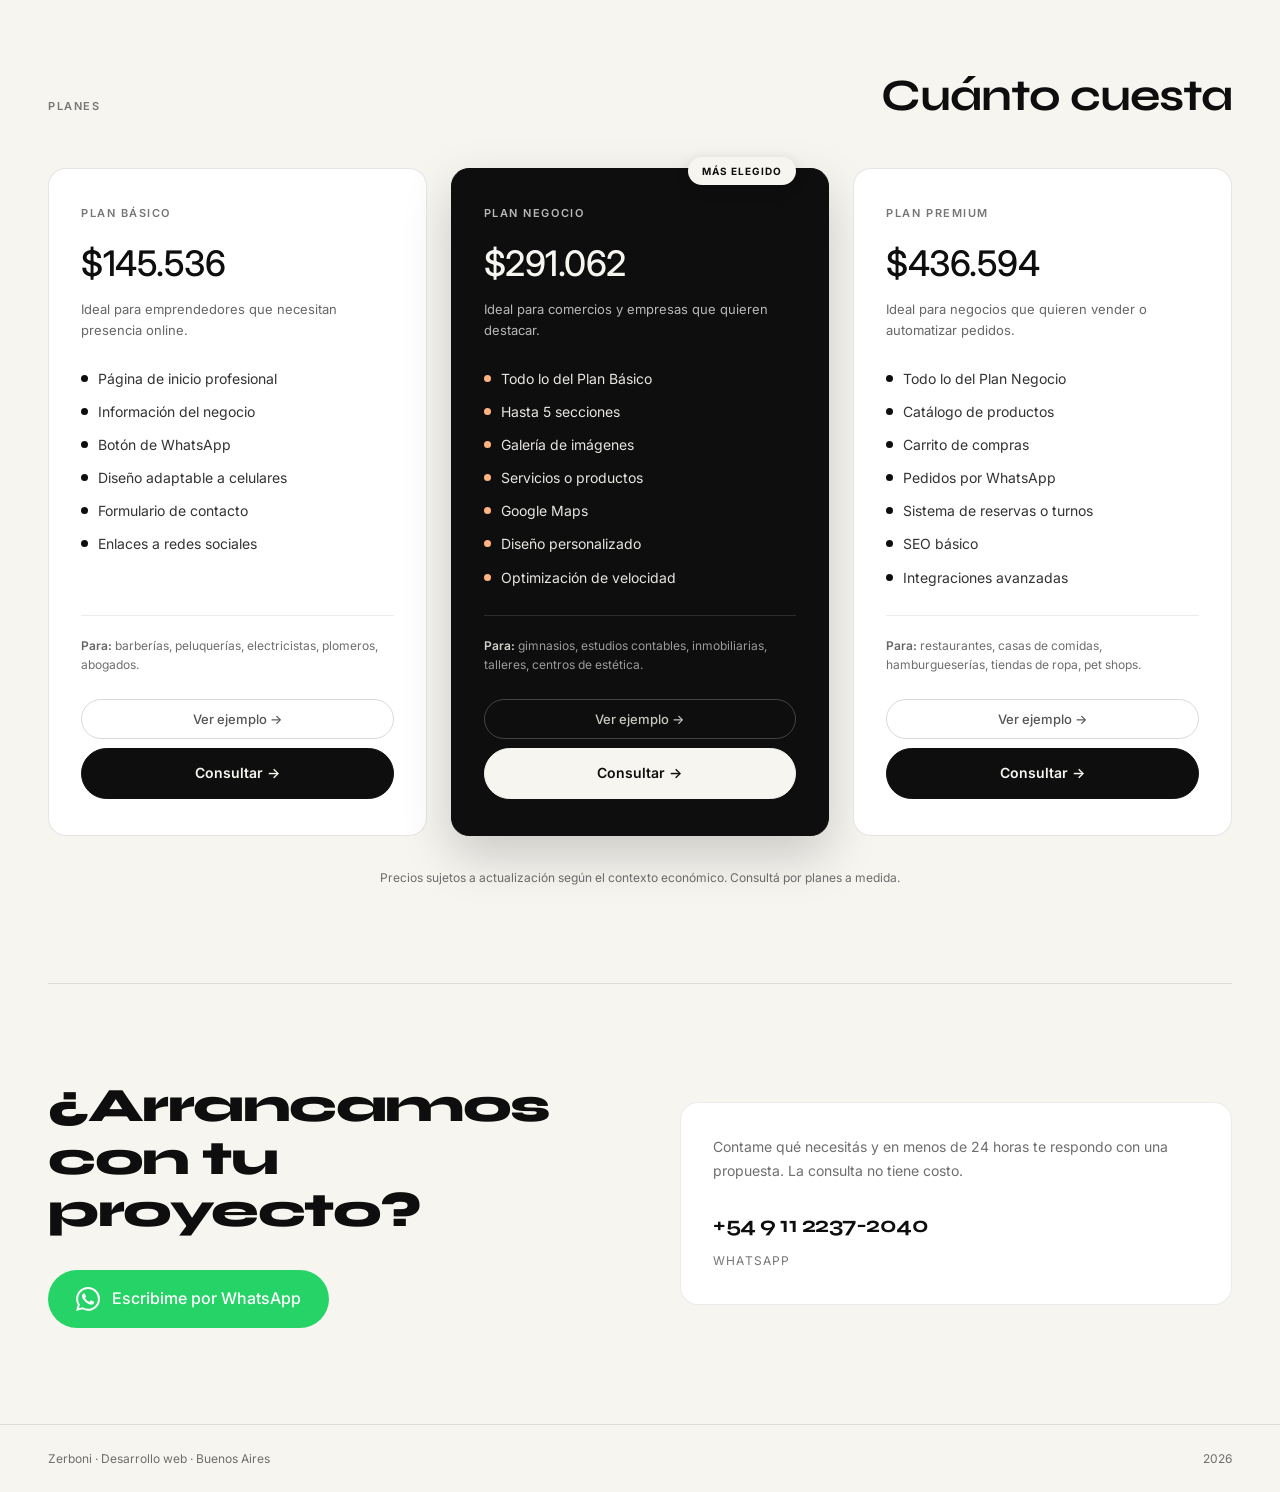
==== commit 0a4b66c7: "Miniatura de Casa Nogal en bordo" ====
--- a/index.html
+++ b/index.html
@@ -379,7 +379,7 @@
     .thumb-veterinaria { background: #6b8f71; color: #fbf6ee; }
     .thumb-gio { background: #f3e4e4; color: #b5707a; font-style: italic; }
     .thumb-panaderia { background: #e9b949; color: #2f4a3a; }
-    .thumb-restaurante { background: #0f0e0c; color: #c8a96a; letter-spacing: .2em; }
+    .thumb-restaurante { background: #5e1120; color: #f3ebdc; letter-spacing: .2em; }
 
     .proyecto-info {
       padding: 1.5rem;
